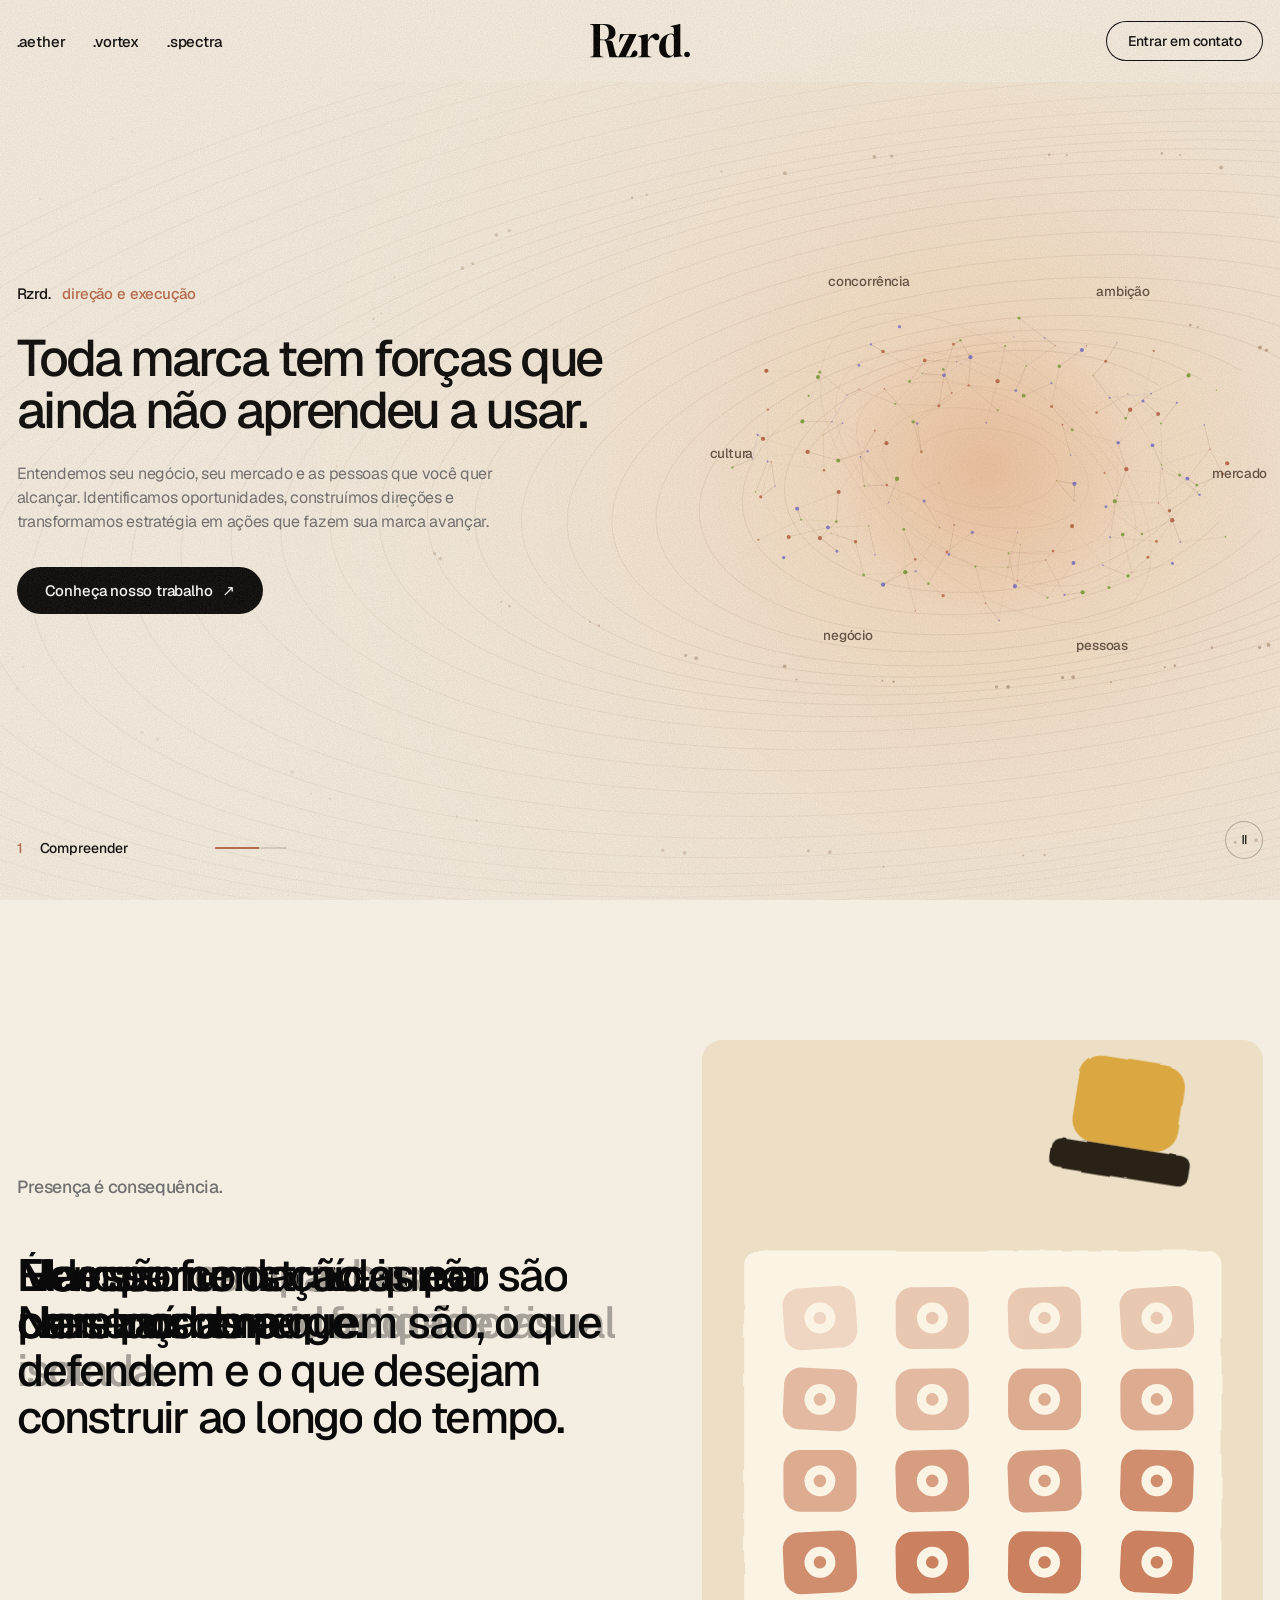
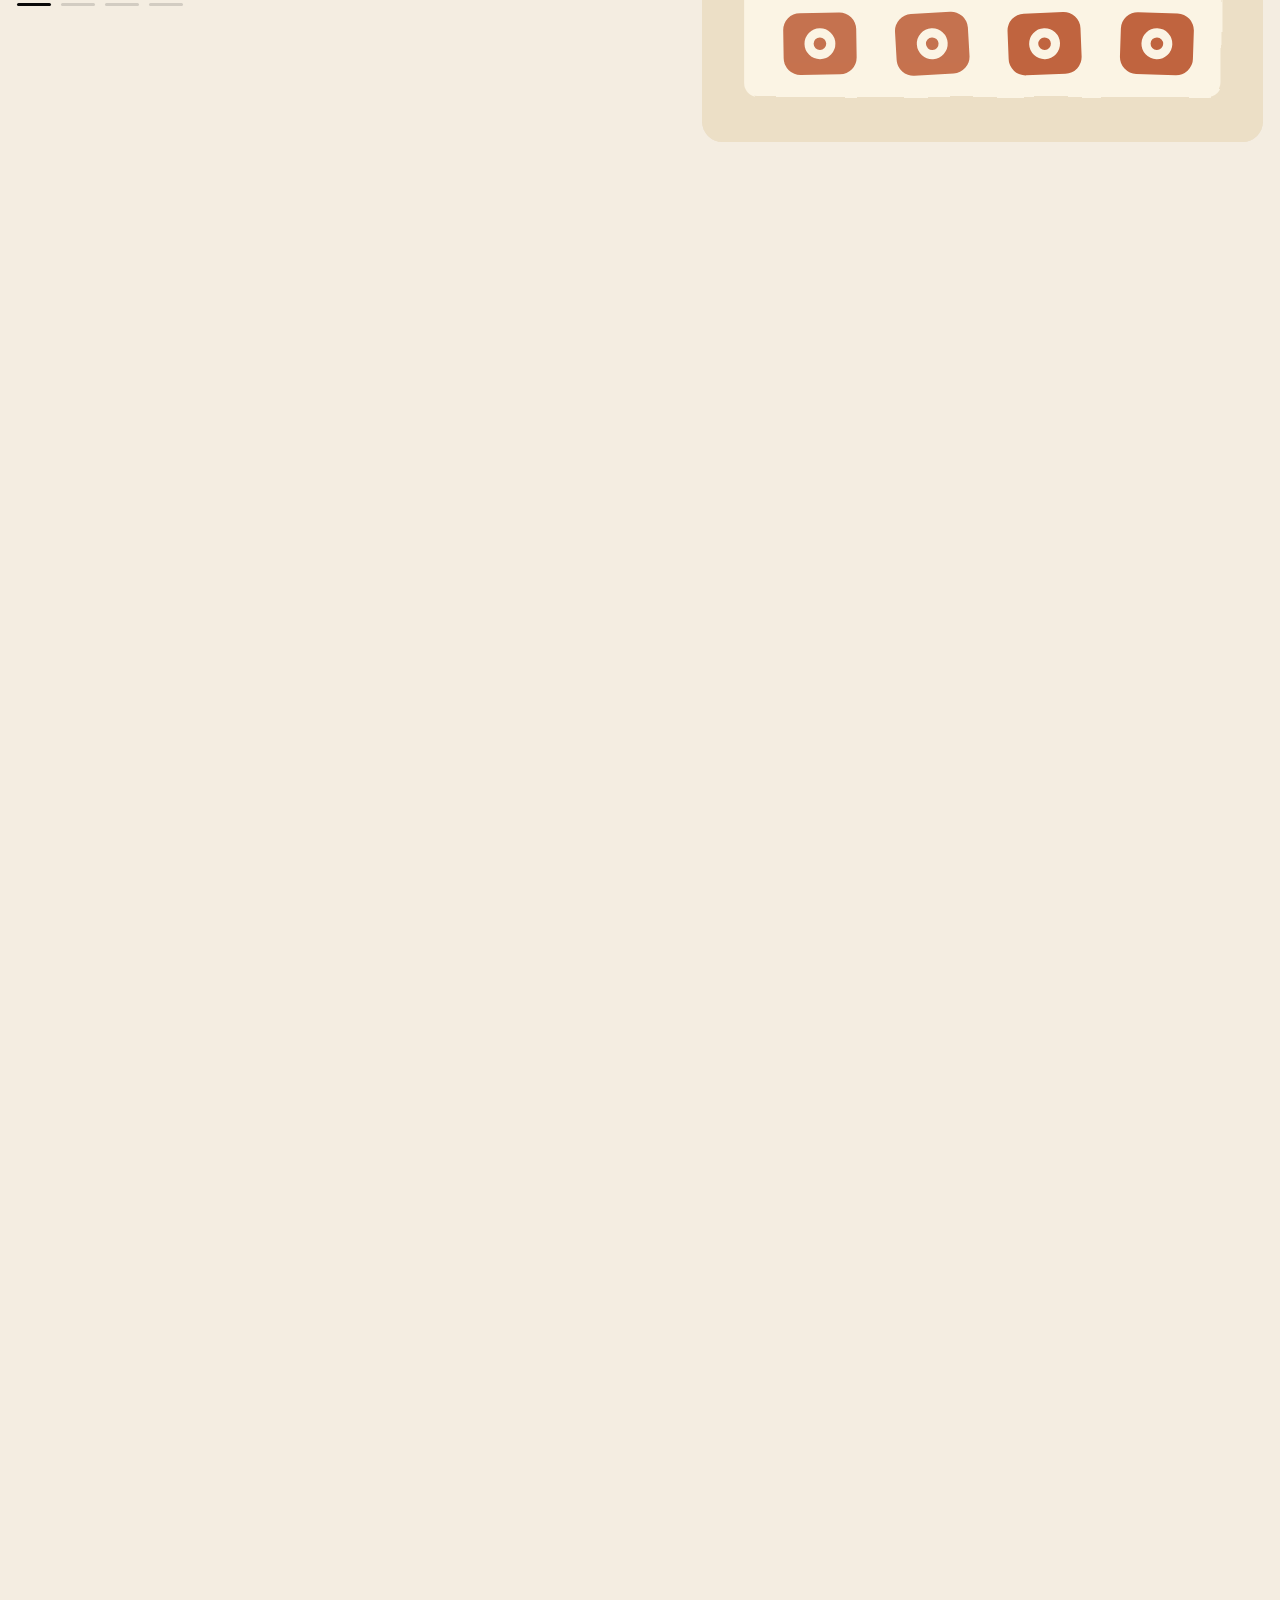
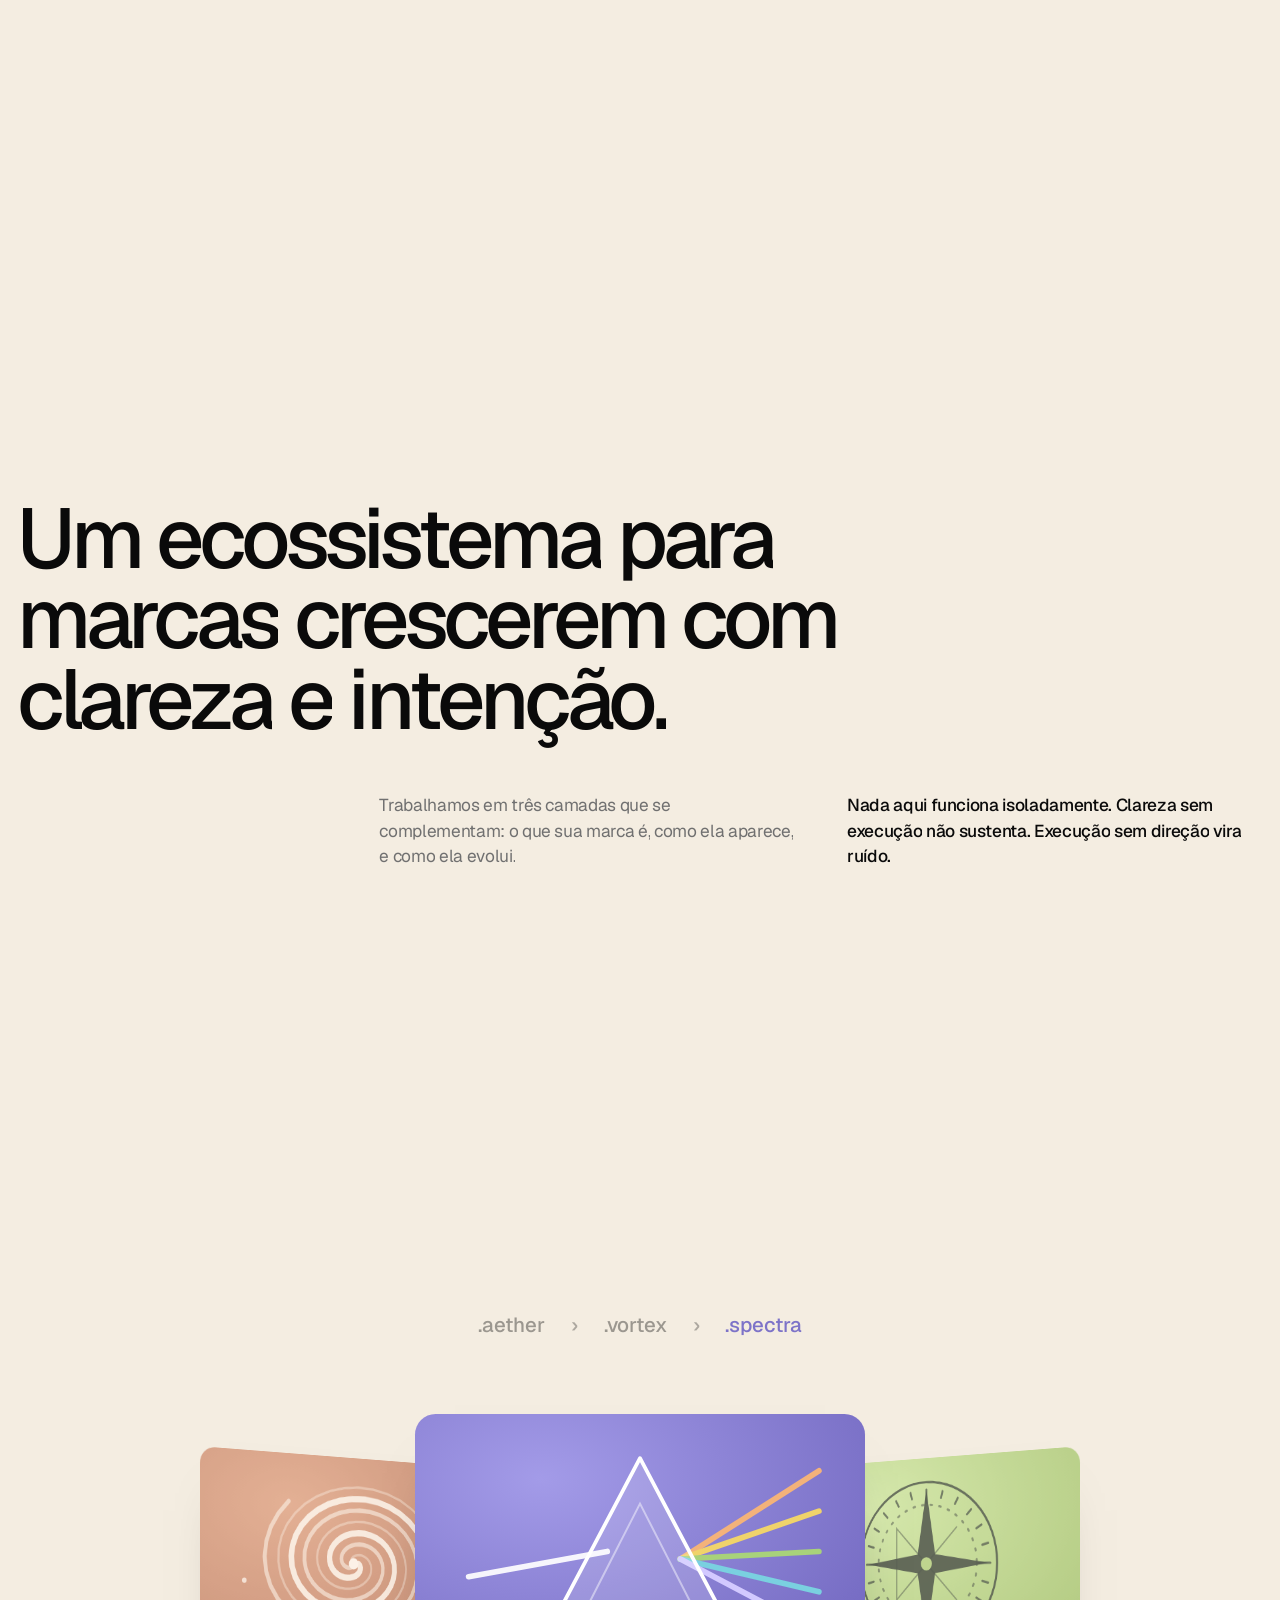
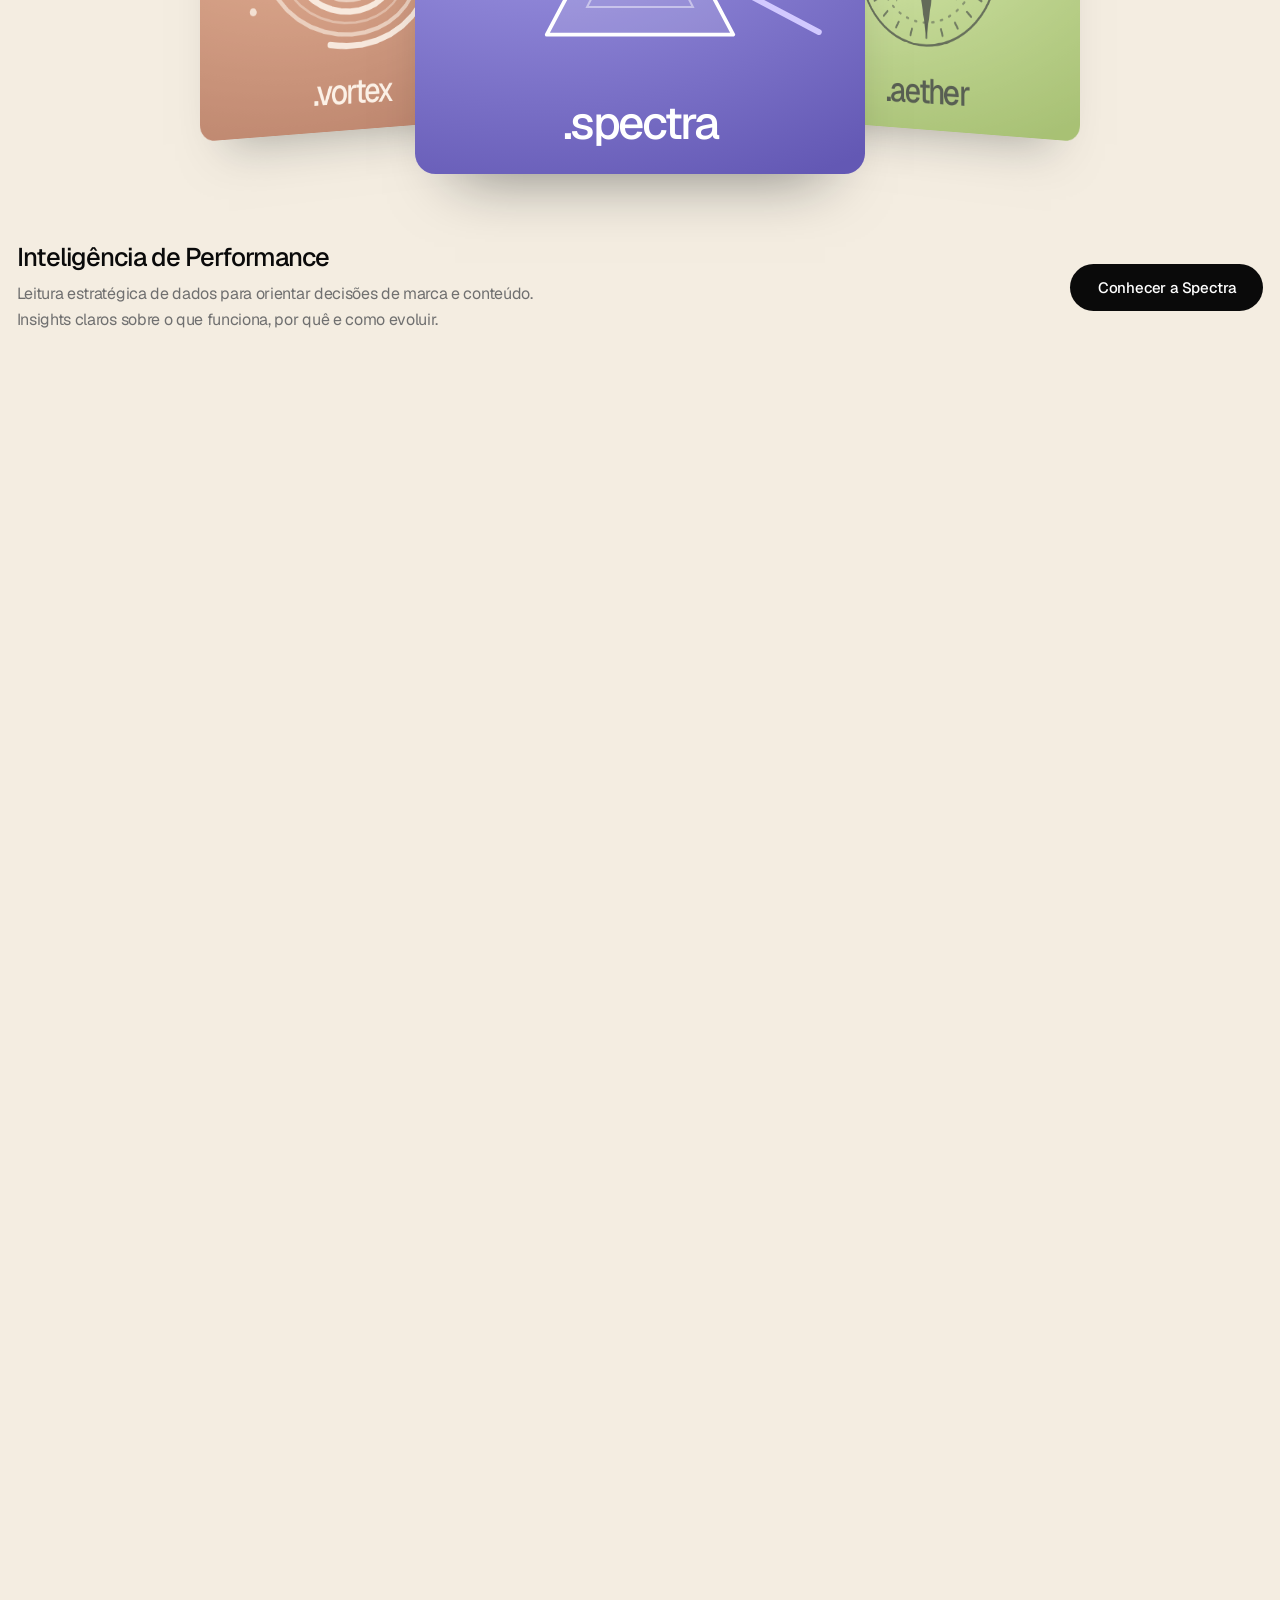
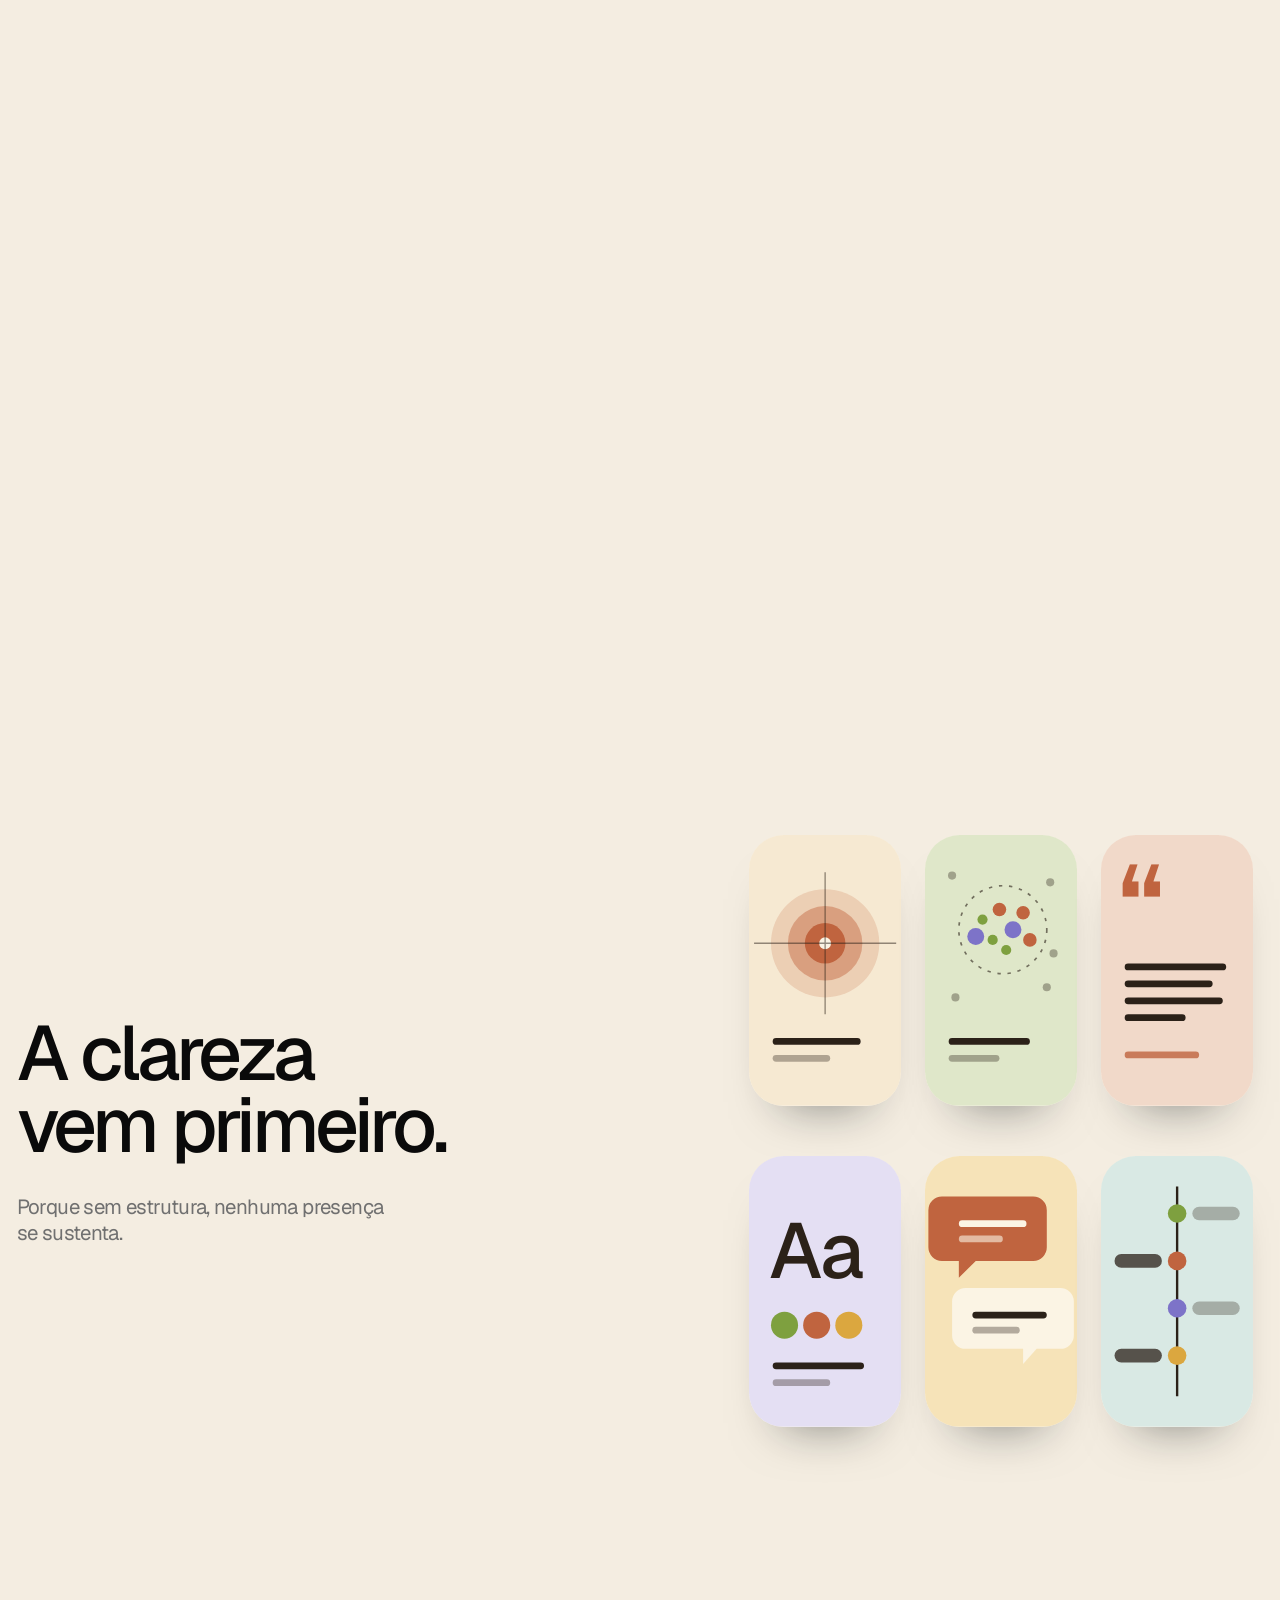
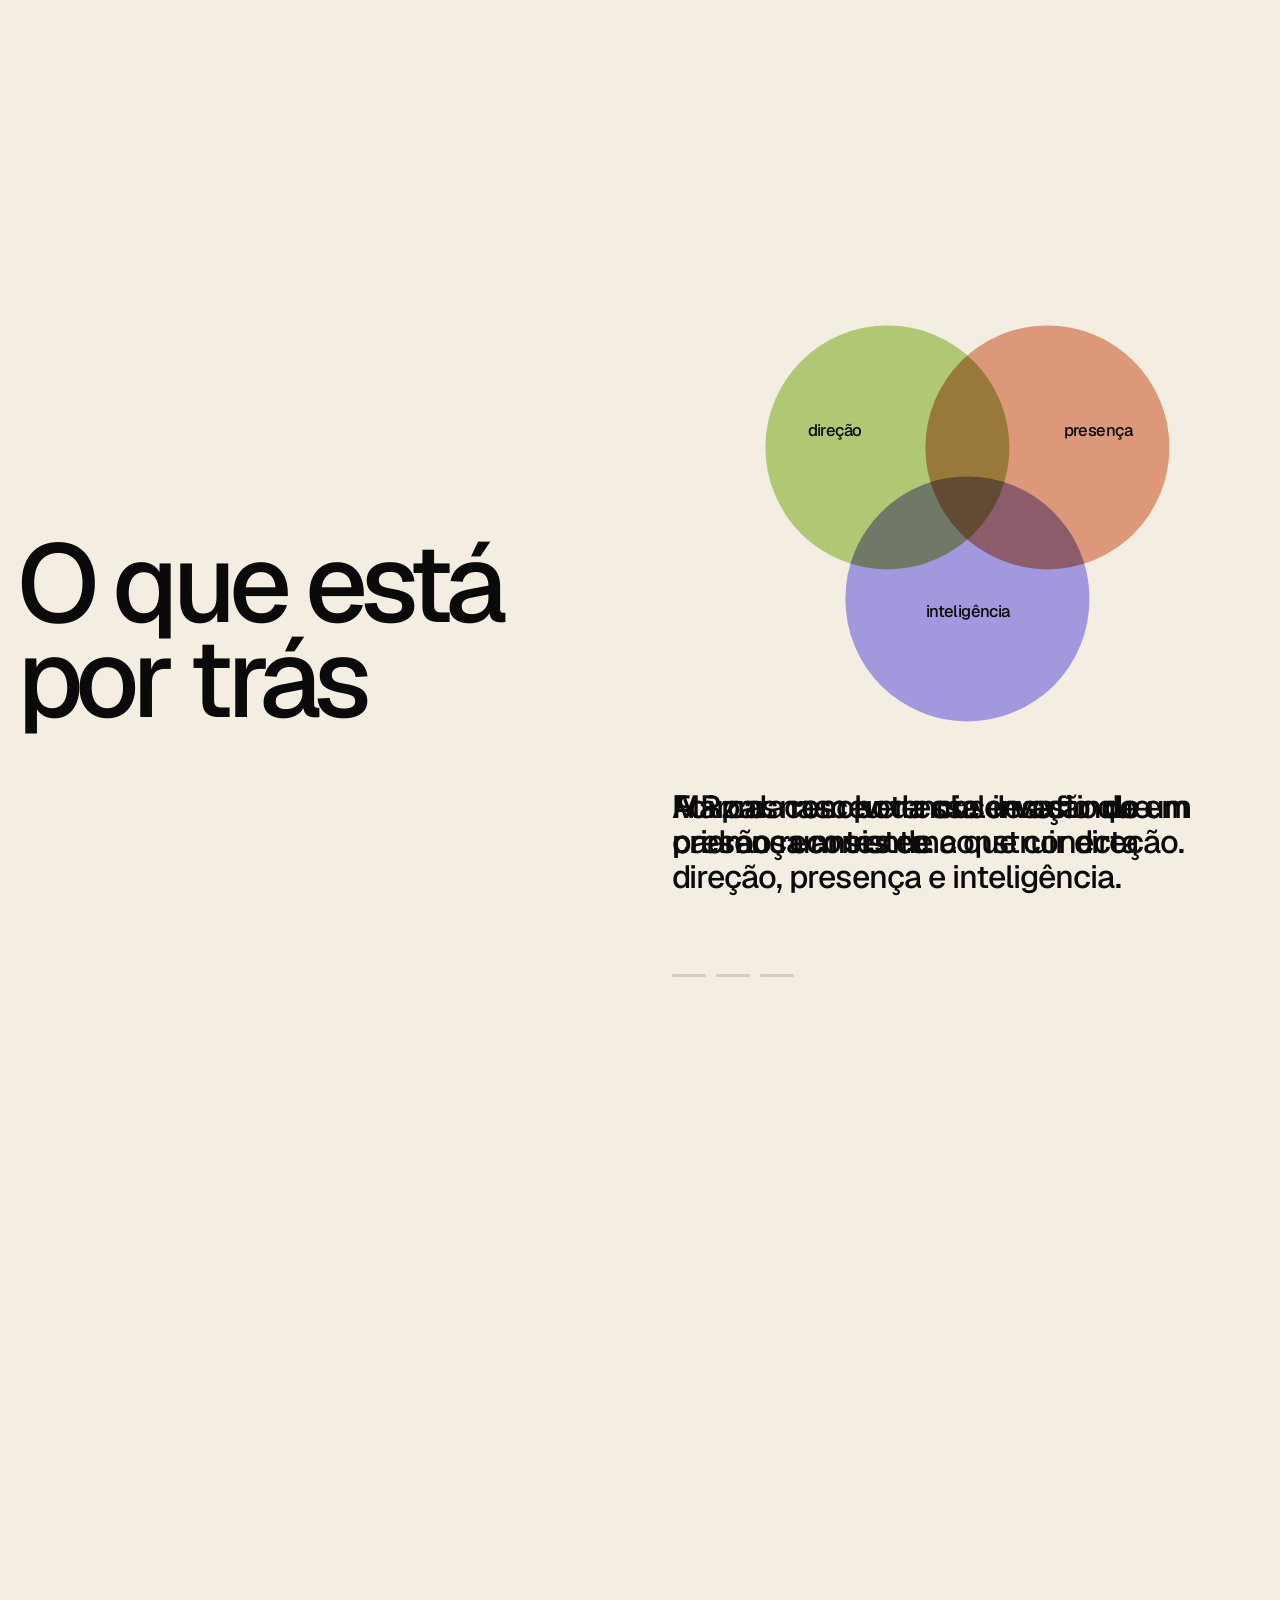
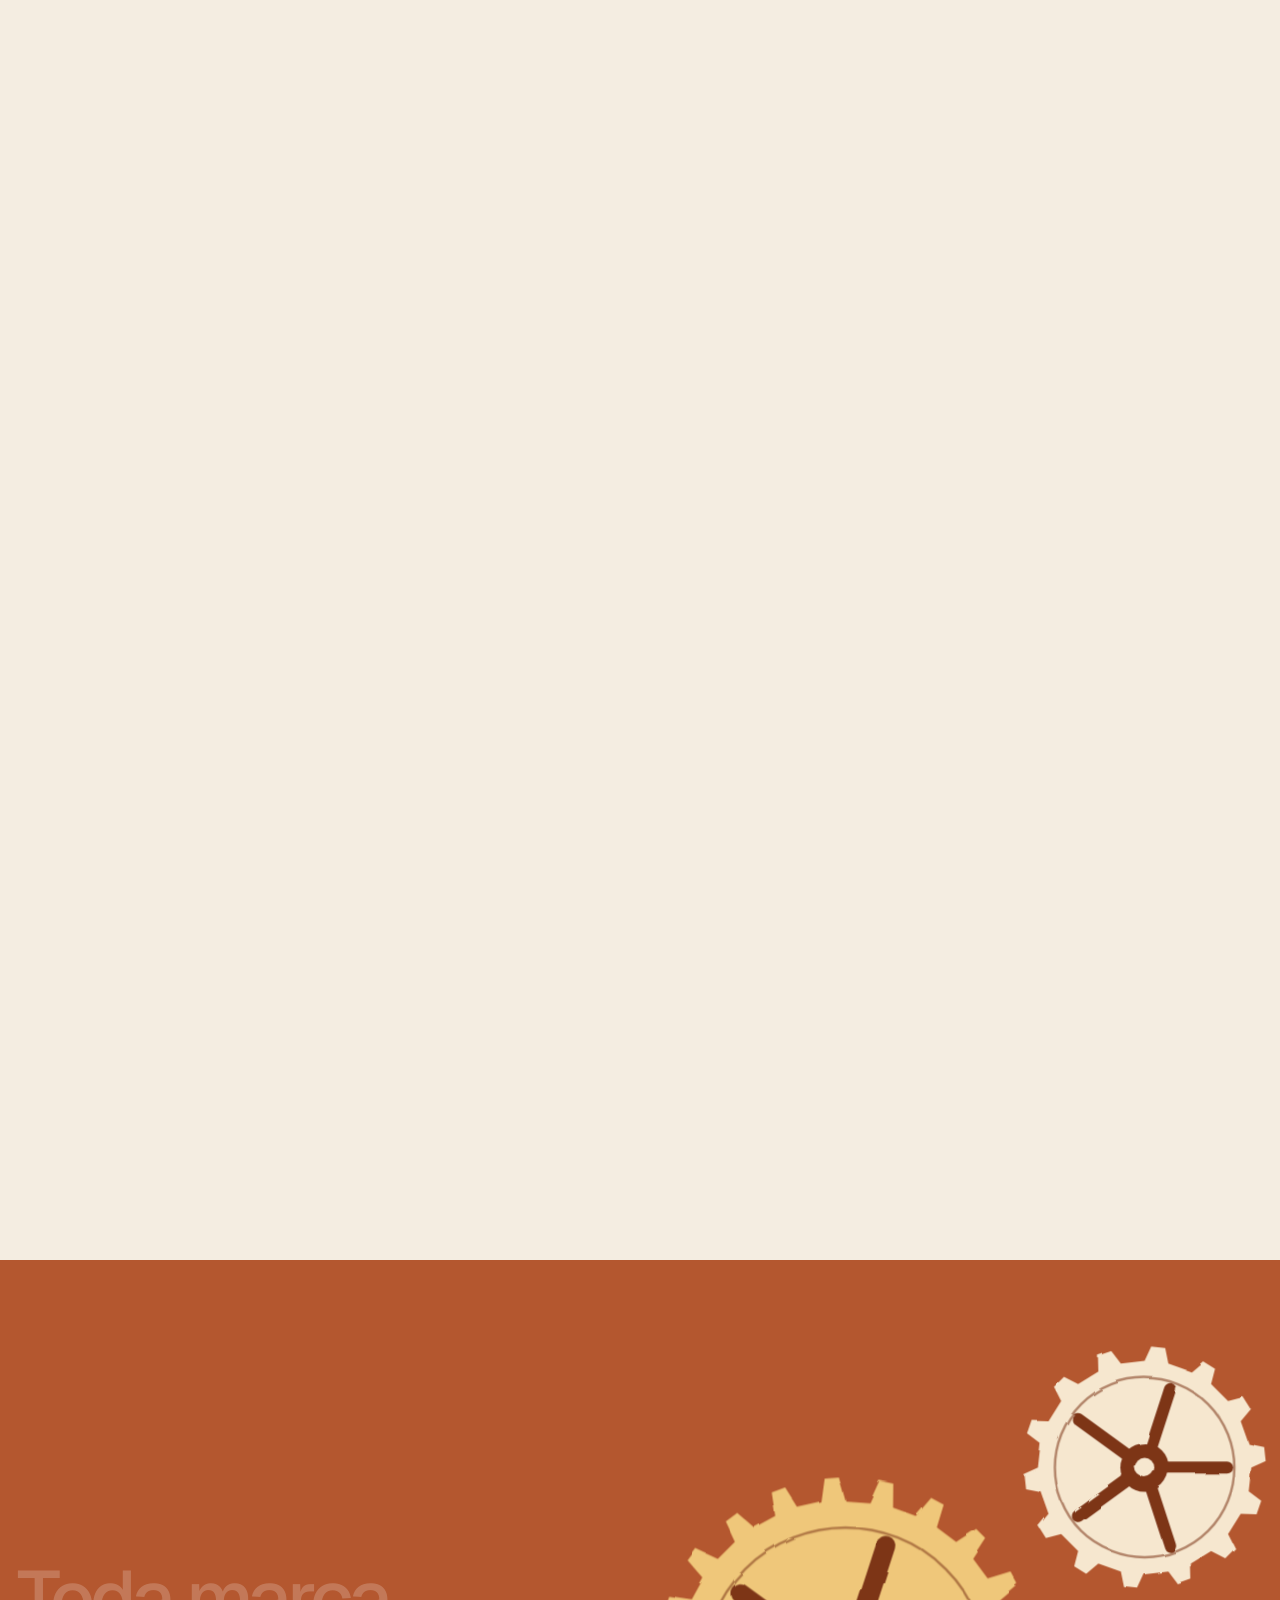
==== index.html @ 81ad01fc "V26: topo com campo de forca, ilustracoes no lugar de imagens e reels, setas, engrenagens e onda no " ====
<!doctype html>
<html lang="pt-BR">
<head>
<meta name="robots" content="noindex,nofollow">
<meta charset="utf-8">
<meta name="viewport" content="width=device-width, initial-scale=1">
<title>Rzrd. | Sua marca tem propósito. Nós damos presença.</title>
<meta name="description" content="A Rzrd. constrói presença digital a partir de três forças que se conectam: direção de marca, conteúdo em movimento e inteligência de performance.">
<link rel="preconnect" href="https://fonts.googleapis.com">
<link rel="preconnect" href="https://fonts.gstatic.com" crossorigin>

<script>document.documentElement.classList.add('js')</script>
<style>
@font-face{font-family:"Geist";font-style:normal;font-weight:100 900;font-display:swap;src:url(assets/fonts/geist-latin.woff2) format("woff2");unicode-range:U+0000-00FF,U+0131,U+0152-0153,U+02BB-02BC,U+02C6,U+02DA,U+02DC,U+0304,U+0308,U+0329,U+2000-206F,U+20AC,U+2122,U+2191,U+2193,U+2212,U+2215,U+FEFF,U+FFFD}
@font-face{font-family:"Geist";font-style:normal;font-weight:100 900;font-display:swap;src:url(assets/fonts/geist-latinext.woff2) format("woff2");unicode-range:U+0100-02BA,U+02BD-02C5,U+02C7-02CC,U+02CE-02D7,U+02DD-02FF,U+0304,U+0308,U+0329,U+1D00-1DBF,U+1E00-1E9F,U+1EF2-1EFF,U+2020,U+20A0-20AB,U+20AD-20C0,U+2113,U+2C60-2C7F,U+A720-A7FF}
:root{
  --bg:#F2EFE9; --ink:#0a0a0a; --mute:#707070; --soft:#e8e4dc;
  --accent:#69D1EB;
  --aether:#7ea03f; --vortex:#B86A4B; --spectra:#7D73C8;
  --serif:"Geist",system-ui,sans-serif;
  --prod:"Geist",system-ui,sans-serif;
  --sans:"Geist",system-ui,sans-serif;
  --ease:cubic-bezier(.16,.84,.24,1);
  --pad:clamp(20px,4.4vw,72px);
}
*{box-sizing:border-box;margin:0;padding:0}
html{scroll-behavior:smooth;-webkit-text-size-adjust:100%}
body{background:var(--bg);color:var(--ink);font:400 17px/1.65 var(--sans);-webkit-font-smoothing:antialiased;overflow-x:hidden}
html.lock body{overflow:hidden}
img,video{display:block;max-width:100%}
a{color:inherit;text-decoration:none}
button{font:inherit;color:inherit;background:none;border:0;cursor:pointer}
em{font-style:italic}
h1,h2,h3{font-family:var(--serif);font-weight:500;color:var(--ink);text-wrap:balance}
.wrap{width:100%;max-width:1440px;margin:0 auto;padding:0 var(--pad)}

/* botões: só trocam de cor */
.btn{display:inline-flex;align-items:center;gap:10px;padding:16px 28px;border-radius:999px;font:500 15px/1 var(--sans);background:var(--ink);color:#fff;transition:background .3s,color .3s,box-shadow .3s}
.btn:hover{background:#2b3436}
.btn.line{background:transparent;color:var(--ink);box-shadow:inset 0 0 0 1px var(--ink)}
.btn.line:hover{background:var(--ink);color:#fff}

/* revelação suave */
html.js .rv{opacity:0;transform:translateY(24px);transition:opacity 1s var(--ease),transform 1s var(--ease);transition-delay:var(--d,0s)}
html.js .rv.in{opacity:1;transform:none}

/* ---------- header ---------- */
.hd{position:fixed;inset:0 0 auto 0;z-index:50;height:82px;transition:background .4s}
.hd.scrolled{background:rgba(242,239,233,.88);backdrop-filter:blur(14px);-webkit-backdrop-filter:blur(14px)}
.hd .wrap{height:100%;display:grid;grid-template-columns:1fr auto 1fr;align-items:center}
.hd nav{display:flex;gap:28px}
.hd nav a{font:500 15px/1 var(--prod);transition:color .3s}
.hd nav a[data-p=aether]:hover{color:var(--aether)}
.hd nav a[data-p=vortex]:hover{color:var(--vortex)}
.hd nav a[data-p=spectra]:hover{color:var(--spectra)}
.hd .logo img{width:100px;height:auto;filter:brightness(0)}
.hd .right{justify-self:end;display:flex;align-items:center;gap:14px}
.hd .btn{padding:13px 22px;font-size:14px}
.burger{display:none;width:40px;height:40px;border-radius:50%;box-shadow:inset 0 0 0 1px var(--ink);place-items:center}
.burger span,.burger span:before{display:block;width:14px;height:1.5px;background:var(--ink);position:relative}
.burger span:before{content:"";position:absolute;top:-5px;left:0}
.menu{position:fixed;inset:0;z-index:49;background:#fff;display:flex;flex-direction:column;justify-content:center;gap:10px;padding:0 var(--pad);clip-path:inset(0 0 100% 0);transition:clip-path .7s var(--ease)}
.menu.open{clip-path:inset(0)}
.menu a{font:500 clamp(2.6rem,12vw,5rem)/1.05 var(--prod);letter-spacing:-.02em}

/* ---------- hero V5: mosaico > círculo > arco, preso ao scroll ---------- */
.hd{background:rgba(242,239,233,.86);backdrop-filter:blur(14px);-webkit-backdrop-filter:blur(14px)}
.mos{position:relative;height:680vh}
.mpin{position:sticky;top:0;height:100svh;overflow:hidden;background:var(--bg)}
.mlayer{position:absolute;inset:0}
.mt{position:absolute;left:0;top:0;will-change:transform,opacity;transform-origin:50% 50%}
.mi{transform:scale(.9);filter:blur(12px);position:absolute;inset:0;border-radius:clamp(16px,2.3vw,34px);overflow:hidden;background:var(--soft);opacity:0;transition:opacity 1s var(--ease),transform 1.3s var(--ease),filter 1s var(--ease);box-shadow:0 14px 30px -18px rgba(10,10,10,.35);-webkit-mask-image:-webkit-radial-gradient(white,black)}
.mi.on{opacity:1;transform:none;filter:none}
.mbar{position:absolute;left:0;right:0;bottom:0;height:3px;background:var(--ink);transform-origin:0 50%;transform:scaleX(0);z-index:6;transition:transform .6s var(--ease),opacity .9s}
.mbar.done{opacity:0}
.mi video{width:100%;height:100%;object-fit:cover;display:block}
.mload{position:absolute;left:var(--pad);bottom:clamp(24px,5vh,52px);z-index:6;display:flex;align-items:flex-end;gap:16px;transition:opacity .8s}
.mload b{font:500 clamp(3.4rem,8vw,8rem)/.8 var(--serif);letter-spacing:-.03em;color:var(--ink);font-variant-numeric:tabular-nums;padding:10px 18px 6px;background:rgba(255,255,255,.86);border-radius:18px}
.mload span{font:500 14px/1.2 var(--sans);color:var(--ink);background:rgba(255,255,255,.86);padding:8px 14px;border-radius:12px}
.mload.done{opacity:0;pointer-events:none}
.mcue{position:absolute;left:50%;bottom:clamp(24px,5vh,48px);translate:-50% 0;z-index:6;display:flex;align-items:center;gap:12px;font:500 14px/1 var(--sans);color:var(--ink);opacity:0;transition:opacity .8s;background:rgba(255,255,255,.9);padding:12px 20px;border-radius:999px}
.mcue.on{opacity:1}
.mcue svg{width:14px;height:18px;stroke:currentColor;fill:none;stroke-width:1.4;stroke-linecap:round;stroke-linejoin:round;animation:bob 1.8s ease-in-out infinite}
@keyframes bob{50%{transform:translateY(4px)}}
.cen{position:absolute;left:50%;top:50%;translate:-50% -50%;z-index:5;text-align:center;pointer-events:none;opacity:0;width:min(56vw,440px)}
.cen h1{font-size:clamp(1.7rem,3.3vw,3.5rem);line-height:1;letter-spacing:-.02em}
.cen p{margin-top:18px;font-size:14px;color:var(--mute)}
.top{position:absolute;left:50%;top:calc(82px + 5vh);translate:-50% 0;z-index:5;text-align:center;width:min(92vw,860px);pointer-events:none;will-change:transform}
.top h2{font-size:clamp(2.5rem,5.2vw,5.6rem);line-height:.98;letter-spacing:-.022em;opacity:0}
.top .sub{display:grid;justify-items:center;gap:clamp(20px,3.4vh,32px);margin-top:clamp(18px,3vh,30px);opacity:0}
.top .sub p{font:500 clamp(1.5rem,2.9vw,3rem)/1.14 var(--serif);letter-spacing:-.01em;max-width:21em;text-wrap:balance}
.top .btn{padding:19px 38px}

/* ---------- serviços: carrossel 3D (só fundo e logo) ---------- */
.cf{--w:clamp(230px,min(37vw,50svh),640px);position:relative;height:calc(var(--w)*.95);perspective:1500px;margin-top:clamp(26px,4vw,56px);touch-action:pan-y;cursor:grab;user-select:none;-webkit-user-select:none;outline:none}
.cf.drag{cursor:grabbing}
.cf-s{position:absolute;left:50%;top:50%;width:var(--w);aspect-ratio:5/4;margin:calc(var(--w)*-.4) 0 0 calc(var(--w)*-.5);border-radius:clamp(26px,3vw,46px);display:grid;place-items:center;background:var(--g);color:var(--lc);will-change:transform,opacity;backface-visibility:hidden;box-shadow:0 40px 60px -40px rgba(10,18,20,.5)}
.cf-logo{font:500 clamp(2.6rem,6.2vw,6.6rem)/1 var(--prod);letter-spacing:-.05em}
.cf-nav{display:flex;justify-content:center;align-items:center;gap:clamp(10px,2vw,22px);margin-top:clamp(18px,2.6vw,34px);font:500 clamp(1.05rem,1.6vw,1.45rem)/1 var(--prod)}
.cf-nav button{padding:8px 4px;color:rgba(10,10,10,.38);transition:color .4s}
.cf-nav button.on{color:var(--c)}
.cf-nav i{font-style:normal;opacity:.3}
.cf-info{display:grid;justify-items:center;text-align:center;gap:14px;margin:clamp(22px,3vw,40px) auto 0;max-width:34em;min-height:12em;transition:opacity .35s}
.cf-info.swap{opacity:0}
.cf-info .tg{font:italic 500 clamp(1.5rem,2.3vw,2.2rem)/1.1 var(--serif)}
.cf-info .ds{font-size:16px;line-height:1.6;color:var(--mute)}
.cf-info .lk{font:500 15px/1 var(--sans);padding-bottom:4px;box-shadow:inset 0 -1px 0 var(--ink);transition:color .3s,box-shadow .3s}
.cf-info .lk:hover{color:var(--c);box-shadow:inset 0 -1px 0 var(--c)}

/* ---------- seção 2: tese + sistema ---------- */
.tese{padding:clamp(110px,15vw,230px) 0 clamp(70px,9vw,130px)}
.tese h2{font-size:clamp(3.2rem,8vw,9rem);line-height:.94;letter-spacing:-.022em;max-width:9em}
.tgrid{display:grid;grid-template-columns:1fr 1.25fr;gap:clamp(30px,8vw,140px);margin-top:clamp(50px,7vw,110px);align-items:start}
.tgrid .intro{font:500 clamp(1.05rem,1.3vw,1.2rem)/1.55 var(--sans);color:var(--mute);max-width:21em}
.tgrid .tx{display:grid;gap:clamp(20px,2.4vw,34px)}
.tgrid .l{font:500 clamp(1.7rem,2.9vw,3rem)/1.14 var(--serif);max-width:19em}
.tgrid .l.f{font-style:italic}

.sis{padding:clamp(40px,6vw,90px) 0 clamp(110px,14vw,210px)}
.sis-head{display:grid;grid-template-columns:1.3fr 1fr;gap:clamp(30px,7vw,120px);align-items:end;margin-bottom:clamp(50px,7vw,100px)}
.sis-head h2{font-size:clamp(2.4rem,4.6vw,5rem);line-height:1.04;letter-spacing:-.015em}
.sis-head p{color:var(--mute);max-width:29em}
.sis-head p+p{margin-top:1em;color:var(--ink);font-weight:500}
.flow{display:grid;grid-template-columns:1fr 56px 1fr 56px 1fr;align-items:start}
.prod{display:flex;flex-direction:column;gap:20px}
.prod .im{position:relative;aspect-ratio:4/5;border-radius:22px;overflow:hidden;background:var(--soft)}
.prod .im img{width:100%;height:100%;object-fit:cover;transition:transform 1.4s var(--ease)}
.prod:hover .im img{transform:scale(1.04)}
.prod h3{font:500 clamp(2rem,3vw,2.9rem)/1 var(--prod);letter-spacing:-.03em;margin-top:6px}
.prod h3 b{color:var(--c);font-weight:500}
.prod .tg{font:italic 500 clamp(1.3rem,1.7vw,1.6rem)/1.15 var(--serif);margin-top:-8px}
.prod .ds{font-size:15.5px;line-height:1.6;color:var(--mute);max-width:26em;margin-top:-6px}
.prod .lk{align-self:flex-start;font:500 15px/1 var(--sans);padding-bottom:4px;box-shadow:inset 0 -1px 0 var(--ink);transition:color .3s,box-shadow .3s}
.prod .lk:hover{color:var(--c);box-shadow:inset 0 -1px 0 var(--c)}
.arw{display:flex;align-items:center;justify-content:center;height:calc((100vw - 2*var(--pad) - 112px) / 3 * 1.25 * 1);max-height:620px}
.arw svg{width:34px;height:12px;stroke:#9aa2a4;fill:none;stroke-width:1.2;stroke-linecap:round;stroke-linejoin:round}

/* ---------- modal (visual; o envio real continua no formulário do site) ---------- */
.modal{position:fixed;inset:0;z-index:90;display:grid;place-items:center;padding:20px;background:rgba(10,18,20,.5);backdrop-filter:blur(8px);opacity:0;pointer-events:none;transition:opacity .45s}
.modal.open{opacity:1;pointer-events:auto}
.modal form{position:relative;width:min(460px,100%);background:#fff;color:var(--ink);border-radius:24px;padding:34px;display:grid;gap:14px;transform:translateY(24px) scale(.98);transition:transform .6s var(--ease);box-shadow:0 40px 80px -30px rgba(0,0,0,.4)}
.modal.open form{transform:none}
.modal h3{font:500 2.1rem/1 var(--serif)}
.modal label{display:grid;gap:6px;font:500 13px/1 var(--sans)}
.modal input{font:400 16px var(--sans);padding:14px 16px;border-radius:12px;border:1px solid rgba(10,10,10,.22);background:#fff;color:var(--ink)}
.modal input:focus{outline:2px solid var(--accent);outline-offset:1px}
.modal .x{position:absolute;top:18px;right:20px;font-size:26px;line-height:1}
.modal .ok{font-size:14px;color:var(--mute);min-height:1.2em}
.modal .btn{justify-content:center}

/* ---------- responsivo ---------- */
@media (max-width:980px){
  .hd .wrap{grid-template-columns:auto 1fr auto}
  .hd nav{display:none}
  .hd .right .btn{display:none}
  .burger{display:grid}
  .tgrid,.sis-head{grid-template-columns:1fr}
  .flow{grid-template-columns:1fr;gap:26px}
  .arw{height:36px}
  .arw svg{transform:rotate(90deg)}
}
@media (prefers-reduced-motion:reduce){
  *,*:before,*:after{animation:none!important;transition:none!important}
  html.js .rv{opacity:1;transform:none}.hmain>*{opacity:1;transform:none}
}

/* ---------- Geist (Auria): peso 500, letra bem fechada, sem itálico ---------- */
html{font-synthesis:none}
body{letter-spacing:-.011em}
h1,h2,h3,.tz-s,.tz-h,.cf-info .tg,.top .sub p{font-weight:500;letter-spacing:-.04em;font-style:normal}
.cen h1{font-size:clamp(1.7rem,2.8vw,3.2rem);line-height:1.02}
.top h2{font-size:clamp(2.4rem,4.2vw,5rem);line-height:1}
.top .sub p{font-size:clamp(1.3rem,2.2vw,2.3rem);line-height:1.12;max-width:20em}
.cen p,.sis-head p,.cf-info .ds{color:var(--mute);letter-spacing:-.02em}
.sis-head h2{font-size:clamp(2.2rem,3.75vw,4.5rem);line-height:1.04;letter-spacing:-.045em}
.cf-info .tg{font-size:clamp(1.4rem,2vw,2rem)}
.cf-logo{letter-spacing:-.06em}

/* ---------- segunda seção ---------- */
.tz{position:relative;height:460vh}
.tz-pin{position:sticky;top:0;height:100svh;display:flex;align-items:center;padding-top:82px}
.tz-grid{display:grid;grid-template-columns:1fr minmax(0,.9fr);gap:clamp(40px,8vw,150px);align-items:center}
.tz-h{font-size:clamp(1.1rem,1.3vw,1.4rem);line-height:1.2;letter-spacing:-.02em;color:var(--mute);margin-bottom:clamp(26px,6vh,64px)}
.tz-steps{display:grid;min-height:clamp(200px,34vh,360px);align-content:start}
.tz-s{grid-area:1/1;font-size:clamp(2rem,3.5vw,3.9rem);line-height:1.06;max-width:14em;color:var(--ink);opacity:0;transform:translateY(22px);transition:opacity .28s ease,transform .5s var(--ease);pointer-events:none}
.tz-s.on{opacity:1;transform:none;transition:opacity .8s var(--ease) .28s,transform .9s var(--ease) .28s}
.tz-s em{font-style:normal;color:#a6a299}
.tz-s b{font-weight:500;background:linear-gradient(transparent 66%,rgba(105,209,235,.5) 66%)}
.tz-dots{display:flex;gap:10px;margin-top:clamp(24px,5vh,56px)}
.tz-dots i{width:34px;height:3px;border-radius:3px;background:rgba(10,10,10,.14);transition:background .6s}
.tz-dots i.on{background:var(--ink)}
.tz-vis{position:relative;height:min(78svh,760px);aspect-ratio:4/5;justify-self:end;border-radius:clamp(20px,2.4vw,36px);overflow:hidden;background:var(--soft)}
.tz-vis img{position:absolute;inset:0;width:100%;height:100%;object-fit:cover;opacity:0;transform:scale(1.07);transition:opacity 1.1s var(--ease),transform 1.8s var(--ease)}
.tz-vis img.on{opacity:1;transform:none}

/* ---------- espaçamentos do Auria (96 / 128 / 160 px entre seções) ---------- */
.sis{padding:clamp(96px,8.4vw,160px) 0 0}
.sis-head{margin-bottom:clamp(64px,6.7vw,128px)}
.cfs{min-height:100svh;display:flex;flex-direction:column;justify-content:center;padding:clamp(40px,6vh,80px) 0 clamp(60px,8vh,110px)}
.cf{margin-top:0}
.cf-nav{margin-top:clamp(18px,3.4vh,40px)}
.cf-info{margin-top:clamp(18px,3.6vh,44px);min-height:0}
@media(max-width:980px){
  .tz-grid{grid-template-columns:1fr;gap:26px;align-content:center}
  .tz-vis{order:-1;height:min(36svh,320px);justify-self:center}
  .tz-s{font-size:clamp(1.6rem,6.4vw,2.3rem)}
  .tz-steps{min-height:clamp(160px,26vh,240px)}
}

/* ---------- blocos visuais (vocabulário do Auria) ---------- */
.dr{stroke-dasharray:1;stroke-dashoffset:1;transition:stroke-dashoffset 1.6s var(--ease) .25s}
.in .dr,.in.dr{stroke-dashoffset:0}

/* Respiro com foto */
.rz{position:relative;height:240vh}
.rz-pin{position:sticky;top:0;height:100svh;display:flex;align-items:center;overflow:hidden;color:#fff;background:#1a1612}
.rz-bg{position:absolute;inset:0;width:100%;height:100%;object-fit:cover}
.rz-shade{position:absolute;inset:0;background:linear-gradient(90deg,rgba(12,9,6,.62),rgba(12,9,6,.2) 70%),linear-gradient(0deg,rgba(12,9,6,.35),transparent 40%)}
.rz .wrap{position:relative;display:grid;gap:clamp(24px,4.6vh,56px)}
.rz-a{font-size:clamp(2.6rem,6.2vw,7.4rem);line-height:.98;letter-spacing:-.055em;max-width:10em;font-weight:500}
.rz-b{font-size:clamp(1.4rem,2.6vw,3rem);line-height:1.1;letter-spacing:-.04em;max-width:18em;font-weight:500}
.rz .w{display:inline-block;white-space:pre;opacity:.2;transition:opacity .25s linear}

/* O que acreditamos: cartões com ícone */
.pr{padding:clamp(96px,8.4vw,160px) 0 clamp(120px,10vw,200px)}
.pr-h{font-size:clamp(2.2rem,3.75vw,4.5rem);line-height:1;letter-spacing:-.05em;margin-bottom:clamp(44px,5.4vw,96px)}
.bento{display:grid;grid-template-columns:repeat(6,1fr);gap:14px}
.bc{background:#faf8f3;border-radius:clamp(22px,2.4vw,36px);padding:clamp(22px,2.4vw,38px);min-height:clamp(260px,25vw,430px);display:flex;flex-direction:column;justify-content:space-between;transition:background .5s}
.bc:hover{background:#fff}
.b3{grid-column:span 3}.b2{grid-column:span 2}
.bn{font-size:14px;color:var(--mute);letter-spacing:-.01em}
.bi{width:clamp(52px,5.4vw,84px);height:auto;color:var(--ink);margin:clamp(14px,2vw,30px) 0}
.bc p{font-size:clamp(1.5rem,2.5vw,2.9rem);line-height:1.02;letter-spacing:-.05em;font-weight:500;max-width:11em}

.ft{padding:clamp(60px,6vw,110px) 0 0;overflow:hidden}
.ft-row{display:flex;justify-content:space-between;align-items:flex-end;gap:30px;flex-wrap:wrap}
.ft-logo{width:112px;height:auto;filter:brightness(0)}
.ft-mid{font-size:clamp(1rem,1.3vw,1.25rem);letter-spacing:-.025em;color:var(--mute)}
.ft-lk{display:flex;gap:28px;font-size:15px;letter-spacing:-.01em}
.ft-lk a{transition:color .3s}.ft-lk a:hover{color:#2f8ea5}
.ft-giant{font:500 clamp(9rem,31vw,40rem)/.74 var(--serif);letter-spacing:-.07em;margin:clamp(50px,6vw,100px) 0 0 -.04em;color:rgba(10,10,10,.06);white-space:nowrap;user-select:none;transform:translateY(7%)}

@media(max-width:980px){
  .bento{grid-template-columns:1fr}.b3,.b2{grid-column:span 1}
  .bc{min-height:0}
  .rz{height:220vh}
}

/* ---------- ajustes V10 ---------- */
.top .sub p{font-weight:300;font-size:clamp(1.05rem,1.55vw,1.65rem);line-height:1.2;letter-spacing:-.03em;max-width:24em}

.sis-head{align-items:start}
.sis-head h2{max-width:10.5em}
.sis-head>div{padding-top:clamp(10px,1.4vw,26px)}

.cf-info{grid-template-columns:minmax(0,1fr) minmax(0,1.15fr) auto;justify-items:start;align-items:start;text-align:left;max-width:none;width:100%;gap:clamp(20px,4vw,72px);margin-top:clamp(30px,4.6vh,58px);min-height:clamp(120px,9vw,170px)}
.cf-info .tg{color:var(--c,var(--ink));font-size:clamp(1.8rem,3vw,3.4rem);line-height:1;letter-spacing:-.05em;max-width:7em}
.cf-info .ds{font-size:clamp(1rem,1.2vw,1.2rem);line-height:1.45;max-width:30em;padding-top:.55em}
.cf-info .lk{justify-self:end;margin-top:.7em;white-space:nowrap}
.cf-nav{justify-content:flex-start}

/* A clareza vem primeiro */
.qc{position:relative;height:300vh}
.qc-pin{position:sticky;top:0;height:100svh;display:flex;align-items:center;padding-top:82px}
.qc-grid{display:grid;grid-template-columns:1fr 1fr;gap:clamp(40px,8vw,140px);align-items:center}
.qc h2{font-size:clamp(2.8rem,5.6vw,6.8rem);line-height:.96;letter-spacing:-.055em;max-width:8em}
.qc p{margin-top:clamp(20px,2.6vw,38px);font-size:clamp(1.1rem,1.6vw,1.6rem);line-height:1.25;letter-spacing:-.03em;color:var(--mute);max-width:19em}
.qc-board{--t:0;position:relative;height:min(70svh,740px);aspect-ratio:5/6;justify-self:end}
.qs{position:absolute;width:29%;aspect-ratio:9/16;border-radius:clamp(10px,1.3vw,20px);background:#e2ddd1;opacity:calc(.3 + var(--t)*.7)}
.qk{position:absolute;width:29%;aspect-ratio:9/16;margin:0;border-radius:clamp(10px,1.3vw,20px);overflow:hidden;background:#d8d3c8;box-shadow:0 30px 50px -34px rgba(10,18,20,.55);will-change:transform;
  transform:translate(calc(var(--dx)*(1 - var(--t))*1%),calc(var(--dy)*(1 - var(--t))*1%)) rotate(calc(var(--r)*(1 - var(--t))*1deg))}
.qk img{width:100%;height:100%;object-fit:cover;display:block}

/* O que está por trás */
.px{position:relative;height:340vh}
.px-pin{position:sticky;top:0;height:100svh;display:flex;align-items:center;padding-top:82px}
.px-grid{display:grid;grid-template-columns:1fr 1fr;gap:clamp(30px,6vw,110px);align-items:center}
.px-title{font-size:clamp(3.4rem,8.6vw,10.4rem);line-height:.86;letter-spacing:-.065em}
.px-stage{position:relative;height:min(52svh,520px);border-radius:clamp(20px,2.4vw,36px);background:#e8e4da;overflow:hidden}
.px-v{position:absolute;inset:0;opacity:0;transition:opacity .7s var(--ease);pointer-events:none}
.px-v.on{opacity:1}
.px-steps{display:grid;margin-top:clamp(20px,3.4vh,38px);min-height:clamp(90px,15vh,150px);align-content:start}
.px-s{grid-area:1/1;font-size:clamp(1.3rem,2.1vw,2.2rem);line-height:1.1;letter-spacing:-.04em;font-weight:500;max-width:20em;opacity:0;transform:translateY(18px);transition:opacity .25s ease,transform .45s var(--ease)}
.px-s.on{opacity:1;transform:none;transition:opacity .7s var(--ease) .25s,transform .8s var(--ease) .25s}
.px-dots{margin-top:clamp(14px,2.6vh,28px)}

.tls{position:absolute;inset:8%;display:grid;grid-template-columns:repeat(5,1fr);grid-template-rows:repeat(3,1fr);gap:clamp(8px,1.3vw,18px)}
.tl{display:flex;flex-direction:column;gap:7%;padding:9%;border-radius:clamp(10px,1.2vw,18px);background:#faf8f3;opacity:0;transform:scale(.7);transition:opacity .5s var(--ease),transform .7s var(--ease);transition-delay:calc(var(--k)*45ms)}
.tl u{flex:1;border-radius:clamp(6px,.8vw,12px);background:#B86A4B}
.tl s{height:26%;border-radius:clamp(5px,.7vw,10px);background:#ebe7dd}
.px-v.on .tl{opacity:1;transform:none}

.pile{position:absolute;left:50%;top:50%;width:min(58%,420px);translate:-50% -50%;display:grid;gap:clamp(10px,1.6vw,22px)}
.pile>div{display:flex;align-items:flex-end;padding:clamp(14px,1.8vw,26px);border-radius:clamp(16px,2vw,30px)}
.pile b{font-weight:500;font-size:clamp(1rem,1.5vw,1.6rem);letter-spacing:-.04em}
.pa{height:clamp(130px,16vw,240px);background:#B86A4B;color:#fff;transform:translateY(-34px);opacity:0;transition:transform 1s var(--ease) .15s,opacity .7s var(--ease) .15s}
.pb{height:clamp(70px,8vw,120px);background:#d9d4c8;color:#8d8a84}
.px-v.on .pa{transform:none;opacity:1;animation:wob 4.2s ease-in-out 1.2s infinite}
@keyframes wob{0%,100%{transform:rotate(-1.4deg) translateX(-3px)}50%{transform:rotate(1.4deg) translateX(3px)}}

.venn{position:absolute;left:50%;top:50%;height:90%;aspect-ratio:1;translate:-50% -50%}
.vc{position:absolute;width:58%;aspect-ratio:1;border-radius:50%;mix-blend-mode:multiply;opacity:0;transition:transform 1.2s var(--ease),opacity .8s var(--ease)}
.v1{left:2%;top:4%;background:#a9c56a;transform:translate(22%,22%)}
.v2{right:2%;top:4%;background:#d9906f;transform:translate(-22%,22%)}
.v3{left:21%;bottom:2%;background:#9a90dd;transform:translate(0,-26%)}
.px-v.on .vc{opacity:1;transform:none}
.vl{position:absolute;font-weight:500;font-size:clamp(.85rem,1.3vw,1.4rem);letter-spacing:-.035em;color:var(--ink);opacity:0;transition:opacity .8s var(--ease) .6s}
.px-v.on .vl{opacity:1}
.l1{left:12%;top:26%}.l2{right:11%;top:26%}.l3{left:50%;bottom:11%;translate:-50% 0}

/* CTA sem foto */
.ct{padding:clamp(40px,4vw,70px) 0 clamp(70px,7vw,120px)}
.ct-panel{position:relative;overflow:hidden;isolation:isolate;border-radius:clamp(26px,3.2vw,54px);background:#0b0b0b;color:#f2efe9;padding:clamp(56px,8vw,150px) clamp(26px,6vw,120px) clamp(48px,6vw,110px)}
.ct-bl{position:absolute;z-index:-1;border-radius:50%;opacity:.5;filter:blur(clamp(50px,7vw,110px));will-change:transform}
.b-a{width:46%;aspect-ratio:1;left:-8%;top:-34%;background:#7ea03f;animation:bl1 19s ease-in-out infinite alternate}
.b-b{width:42%;aspect-ratio:1;right:-6%;bottom:-46%;background:#B86A4B;animation:bl2 23s ease-in-out infinite alternate}
.b-c{width:34%;aspect-ratio:1;right:24%;top:-40%;background:#7D73C8;animation:bl3 27s ease-in-out infinite alternate}
@keyframes bl1{to{transform:translate(18%,22%)}}
@keyframes bl2{to{transform:translate(-22%,-16%)}}
@keyframes bl3{to{transform:translate(-30%,26%)}}
.ct h2{font-size:clamp(2.8rem,6.6vw,8.2rem);line-height:.92;letter-spacing:-.06em;max-width:9em}
.ct-row{display:flex;justify-content:space-between;align-items:flex-end;gap:36px;flex-wrap:wrap;margin-top:clamp(40px,5.4vw,96px)}
.ct-txt p{font-size:clamp(1.1rem,1.6vw,1.6rem);line-height:1.25;letter-spacing:-.03em;color:rgba(242,239,233,.62);max-width:20em}
.ct-txt p:first-child{color:#f2efe9}
.ct .btn{padding:22px 44px;font-size:16px;background:#f2efe9;color:#0a0a0a}
.ct .btn:hover{background:#fff;color:#0a0a0a}

/* ---------- unidade: um conjunto só de cantos, superfícies e escala ---------- */
:root{--R:clamp(22px,2.6vw,40px);--r:clamp(10px,1.3vw,20px);--card:#faf8f3;--well:#e8e4da;--ae:#7ea03f;--vx:#B86A4B;--sp:#7D73C8}
.cf-s,.tz-vis,.px-stage,.ct-panel,.bc{border-radius:var(--R)}
.qs,.qk{border-radius:var(--r)}
.px-stage{background:var(--well)}
.qs{background:var(--well)}
.bc{background:var(--card)}
.tl{background:var(--card)}
.tl u{background:var(--vx)}
.pa{background:var(--vx)}
.b-a{background:var(--ae)}.b-b{background:var(--vx)}.b-c{background:var(--sp)}
.qc h2,.rz-a,.ct h2{font-size:clamp(2.8rem,6vw,7.2rem);line-height:.94;letter-spacing:-.055em}
.sis-head h2,.pr-h{font-size:clamp(2.2rem,3.75vw,4.5rem);line-height:1.04;letter-spacing:-.045em}
.qc p,.ct-txt p,.px-s,.rz-b{letter-spacing:-.03em}
.ct .ct-panel h2{color:#f2efe9}

@media(max-width:980px){
  .sis-head h2{max-width:none}
  .cf-info{grid-template-columns:1fr;gap:14px;min-height:0}
  .cf-info .lk{justify-self:start}
  .qc-grid,.px-grid{grid-template-columns:1fr;gap:22px}
  .qc{height:260vh}
  .qc-board{height:min(46svh,420px);justify-self:center}
  .px{height:300vh}
  .px-title{font-size:clamp(2.8rem,13vw,4.6rem)}
  .px-stage{height:min(32svh,300px)}
  .px-s{font-size:clamp(1.15rem,4.8vw,1.5rem)}
  .px-steps{min-height:clamp(110px,16svh,150px)}
  .ct-row{flex-direction:column;align-items:flex-start}
}

/* ---------- tese: cenas no lugar das fotos ---------- */
.tz-vis{background:var(--well)}
.tv{position:absolute;inset:0;opacity:0;transition:opacity .8s var(--ease)}
.tv.on{opacity:1}

.tv-feed{position:absolute;inset:9%;display:grid;grid-template-columns:repeat(4,1fr);grid-template-rows:repeat(6,1fr);gap:3.2%}
.tv-feed .tl{padding:11%;gap:8%;transition-delay:calc(var(--k)*32ms)}
.tv-feed .tl:nth-child(3n+1) u{background:var(--ae)}
.tv-feed .tl:nth-child(3n+2) u{background:var(--vx)}
.tv-feed .tl:nth-child(3n) u{background:var(--sp)}
.tv.on .tl{opacity:1;transform:none}

.cb{position:absolute;left:12%;width:76%;height:16%;border-radius:var(--r);display:flex;align-items:center;padding:0 5%;opacity:0;transition:transform 1s var(--ease),opacity .7s var(--ease)}
.cb u{display:block;width:46%;height:22%;border-radius:99px;background:rgba(255,255,255,.55)}
.cb1{top:12%;background:var(--ae);transform:translateX(-30%) rotate(-5deg)}
.cb2{top:30%;background:var(--vx);transform:translateX(30%) rotate(3deg);transition-delay:.15s}
.cb3{top:48%;background:var(--sp);transform:translateX(-30%) rotate(-3deg);transition-delay:.3s}
.tv.on .cb1{opacity:1;transform:rotate(-3deg)}
.tv.on .cb2{opacity:1;transform:rotate(2deg)}
.tv.on .cb3{opacity:1;transform:rotate(-1.5deg)}
.im{position:absolute;left:50%;top:76%;width:22%;aspect-ratio:1;translate:-50% -50%;border-radius:30%;background:var(--ink);opacity:0;transition:opacity .8s var(--ease) .7s}
.im:after{content:"";position:absolute;inset:27%;border-radius:50%;background:var(--bg)}
.tv.on .im{opacity:1;animation:wob 4.2s ease-in-out 1.6s infinite}

.tm{position:absolute;inset:9%;display:flex;flex-direction:column;justify-content:center;gap:4%}
.tb{height:15%;width:8%;border-radius:var(--r);background:var(--c);color:#fff;display:flex;align-items:center;padding:0 6%;overflow:hidden;white-space:nowrap;transition:width 1.4s var(--ease)}
.tb b{font-weight:500;font-size:clamp(.85rem,1.25vw,1.35rem);letter-spacing:-.035em}
.tb:nth-child(2){transition-delay:.2s}.tb:nth-child(3){transition-delay:.4s}
.tv.on .tb{width:var(--w)}
.ta{width:100%;height:14px;margin-top:3%;color:#8d8a84}

.fs{position:absolute;left:7%;right:7%;bottom:6%;height:14%;border-radius:var(--R);background:var(--ink);z-index:3}
.fc{position:absolute;bottom:14%;margin:0;aspect-ratio:9/16;border-radius:var(--r);overflow:hidden;box-shadow:0 30px 50px -34px rgba(10,18,20,.6);z-index:2;transform:translateY(75%);opacity:0;transition:transform 1.5s var(--ease),opacity .6s var(--ease)}
.tz-vis .fc img{position:static;width:100%;height:100%;object-fit:cover;display:block;opacity:1;transform:none;transition:none}
.tv.on .dr{stroke-dashoffset:0}
.fc1{left:9%;width:25%;transition-delay:.35s}
.fc2{left:35%;width:30%;transition-delay:.15s}
.fc3{left:66%;width:25%;transition-delay:.55s}
.tv.on .fc{transform:translateY(-4%);opacity:1}
.tv.on .fc2{transform:translateY(-10%)}

@media(max-width:980px){
  .tz-vis{order:-1;height:min(36svh,320px);justify-self:center}
}

/* ---------- V12 ---------- */
/* clareza: cantos mais redondos, vídeo cobre o cartão */
.qs,.qk{border-radius:clamp(18px,2.7vw,42px)}
.qk video{width:100%;height:100%;object-fit:cover;display:block;pointer-events:none}

/* padrão recorrente: marcas diferentes, o mesmo desenho em todas */
.tls{grid-template-columns:repeat(5,1fr);grid-template-rows:repeat(3,1fr);gap:clamp(8px,1.2vw,16px)}
.pk{position:relative;overflow:hidden;border-radius:clamp(10px,1.3vw,20px);background:var(--card);opacity:0;transform:scale(.8);transition:opacity .5s var(--ease),transform .7s var(--ease);transition-delay:calc(var(--k)*40ms)}
.pk img{position:absolute;inset:0;width:100%;height:100%;object-fit:cover;display:block}
.px-v.on .pk{opacity:1;transform:none}
.gl{position:absolute;left:9%;bottom:9%;width:40%;display:grid;gap:6%;opacity:0;transform:scale(.6);transform-origin:0 100%;transition:opacity .45s var(--ease),transform .6s var(--ease);transition-delay:calc(.9s + var(--c)*.28s + var(--r)*.05s)}
.gl u{display:block;height:clamp(16px,1.9vw,32px);border-radius:clamp(6px,.8vw,12px);background:var(--vx)}
.gl s{display:block;height:clamp(9px,1.05vw,18px);border-radius:clamp(5px,.6vw,9px);background:rgba(250,248,243,.78)}
.px-v.on .gl{opacity:1;transform:none}
.scan{position:absolute;top:0;bottom:0;left:0;width:16%;background:linear-gradient(90deg,transparent,rgba(255,255,255,.55),transparent);opacity:0;transform:translateX(-100%)}
.px-v.on .scan{animation:scan 1.7s var(--ease) .75s 1 both}
@keyframes scan{0%{opacity:0;transform:translateX(-100%)}15%{opacity:1}85%{opacity:1}100%{opacity:0;transform:translateX(640%)}}

/* respiro: a foto vai para a direita e o texto fica na metade esquerda */
.rz-bg{transform:translateX(7%) scale(1.08);transform-origin:100% 50%}
.rz-a{max-width:7.6em}
.rz-b{max-width:12.5em}

/* venn: inteligência sobe para dentro do círculo */
.l3{top:72%;bottom:auto;translate:-50% -50%}

/* terceira seção: uma tela só, presa; o scroll troca o produto */
.sis{position:relative;height:240vh;padding:0}
.sis>.wrap{position:sticky;top:0;height:100svh;display:flex;flex-direction:column;justify-content:center;padding-top:84px;padding-bottom:18px}
.sis-head{margin-bottom:clamp(14px,2.8vh,40px)}
.sis-head h2{font-size:clamp(1.9rem,3.2vw,3.8rem)}
.sis-head p{font-size:clamp(.9rem,1.05vw,1.1rem);line-height:1.45}
.cfs{min-height:0;padding:0;flex:none;display:block}
.cf{--w:clamp(190px,min(32vw,38svh),520px)}
.cf-nav{margin-top:clamp(8px,1.8vh,22px)}
.cf-info{margin-top:clamp(10px,2vh,26px);min-height:clamp(70px,10svh,110px)}
.cf-info .tg{font-size:clamp(1.5rem,2.4vw,2.8rem)}
.cf-info .ds{font-size:clamp(.9rem,1.05vw,1.1rem)}

/* botão de topo: pílula escura com anel de progresso nas cores do sistema */
.up{position:fixed;right:clamp(14px,2vw,32px);bottom:clamp(14px,2vw,32px);z-index:70;display:flex;align-items:center;gap:12px;padding:6px 22px 6px 6px;border-radius:999px;background:#0b0b0b;color:#f2efe9;font:500 14px/1 var(--sans);letter-spacing:-.02em;box-shadow:0 22px 44px -20px rgba(0,0,0,.6);opacity:0;visibility:hidden;pointer-events:none;transition:opacity .5s var(--ease),visibility .5s,background .3s}
.up.on{opacity:1;visibility:visible;pointer-events:auto}
.up:hover{background:#2b3436}
.up-r{position:relative;width:44px;height:44px;flex:none}
.up-r svg{position:absolute;inset:0;width:100%;height:100%}
.up .t,.up .p{fill:none;stroke-width:2.4}
.up .t{stroke:rgba(242,239,233,.16)}
.up .p{stroke:url(#upg);stroke-linecap:round;stroke-dasharray:1;stroke-dashoffset:1;transform:rotate(-90deg);transform-origin:50% 50%}
.up .ar{inset:14px;width:16px;height:16px;fill:none;stroke:#f2efe9;stroke-width:1.7;stroke-linecap:round;stroke-linejoin:round}
@media(max-width:700px){.up-t{display:none}.up{padding:6px}}

@media(max-width:980px){
  .sis{height:220vh}
  .sis>.wrap{padding-top:76px}
  .cf{--w:clamp(150px,min(52vw,30svh),360px)}
}

/* ---------- V13 ---------- */
/* ecossistema: seção de título e texto, sozinha na tela */
.sis{position:static;height:auto;min-height:100svh;display:flex;align-items:center;padding:clamp(110px,10vw,170px) 0 clamp(80px,8vw,140px)}
.sis>.wrap{position:static;height:auto;display:block;width:100%;padding-top:0;padding-bottom:0}
.sis-head{margin:0;align-items:start}
.sis-head h2{font-size:clamp(2.4rem,4.7vw,5.8rem);line-height:1;max-width:12em}
.sis-head p{font-size:clamp(1.05rem,1.35vw,1.4rem);line-height:1.5}
.sis-head>div{padding-top:clamp(10px,1.6vw,30px)}

/* carrossel: de volta ao jeito da V9 (centralizado, tela inteira) */
.cfsec{padding:0}
.cfs{min-height:100svh;display:flex;flex-direction:column;justify-content:center;padding:clamp(40px,6vh,80px) 0 clamp(60px,8vh,110px)}
.cf{--w:clamp(230px,min(37vw,50svh),640px)}
.cf-nav{justify-content:center;margin-top:clamp(18px,3.4vh,40px)}
.cf-info{grid-template-columns:none;justify-items:center;text-align:center;width:auto;max-width:34em;gap:14px;margin:clamp(18px,3.6vh,44px) auto 0;min-height:0}
.cf-info .tg{color:var(--ink);max-width:none;font-size:clamp(1.4rem,2vw,2rem);line-height:1.1;letter-spacing:-.04em}
.cf-info .ds{font-size:16px;line-height:1.6;padding-top:0;max-width:none}
.cf-info .lk{justify-self:auto;margin-top:0;white-space:normal}

/* por trás: cartão = marca em cima, o mesmo desenho embaixo (nada sobre a imagem) */
.tls{grid-template-columns:repeat(4,1fr);grid-template-rows:repeat(2,1fr);gap:clamp(8px,1.2vw,16px)}
.pk{display:flex;flex-direction:column;gap:6%;padding:6%;background:var(--card)}
.pk img{position:static;width:100%;height:0;flex:1;min-height:0;border-radius:clamp(8px,1vw,14px)}
.gl{position:static;width:auto;display:flex;gap:6%;height:clamp(14px,1.9vw,30px);transform:none;transition-delay:calc(.5s + var(--k)*.09s)}
.gl u,.gl s{flex:1;height:100%;border-radius:clamp(5px,.7vw,10px)}
.gl u{background:var(--vx)}
.gl s{background:var(--well)}
.scan{display:none}

/* respiro claro: texto escuro sobre a foto limpa */
.rz-pin{color:var(--ink);background:#e9e5dc}
.rz-bg{transform:none}
.rz-shade{background:linear-gradient(90deg,rgba(242,239,233,.9),rgba(242,239,233,.55) 42%,rgba(242,239,233,0) 72%)}

/* hover: zoom em toda imagem, cor em todo botão */
.qk video,.pk img,.mi video,.rz-bg{transition:transform 1.4s var(--ease)}
.qk:hover video,.pk:hover img,.mi:hover video{transform:scale(1.07)}
.rz-pin:hover .rz-bg{transform:scale(1.04)}
.tz-vis:hover img.on{transform:scale(1.06)}
.cf-nav button:hover{color:var(--c)}
.burger{transition:background .3s}
.burger:hover{background:rgba(10,10,10,.07)}
.modal .x{transition:color .3s}
.modal .x:hover{color:#2f8ea5}
.menu a{transition:color .3s}
.menu a:hover{color:#2f8ea5}
.hd .logo{transition:opacity .3s}
.hd .logo:hover{opacity:.65}

/* ---------- V14 ---------- */
/* por trás: lista numerada */
.rows{position:absolute;inset:6%;list-style:none;display:grid;grid-template-rows:repeat(5,minmax(0,1fr));gap:clamp(6px,.9vw,12px)}
.rw{min-height:0;overflow:hidden;display:flex;align-items:center;gap:4%;padding:1.6% 4%;background:var(--card);border-radius:var(--r);opacity:0;transform:translateX(-16px);transition:opacity .6s var(--ease),transform .8s var(--ease);transition-delay:calc(var(--k)*120ms)}
.px-v.on .rw{opacity:1;transform:none}
.rw b{font-weight:400;font-size:13px;color:var(--mute);letter-spacing:-.01em;flex:none;width:2.2ch}
.rw img{height:auto;align-self:stretch;min-height:0;aspect-ratio:1;width:auto;flex:none;object-fit:cover;border-radius:calc(var(--r)*.6)}
.nm{flex:1;display:grid;gap:clamp(5px,.7vw,9px);min-width:0}
.nm i{display:block;height:clamp(7px,.8vw,11px);width:78%;border-radius:9px;background:var(--ink)}
.nm i+i{width:48%;background:var(--well)}
.rw .gl{position:static;flex:none;width:26%;height:46%;display:flex;gap:9%;opacity:1;transform:none;transition:none}
.rw .gl u,.rw .gl s{flex:1;height:100%;border-radius:clamp(5px,.7vw,10px)}
.rw .gl u{background:var(--vx)}
.rw .gl s{background:var(--well)}

/* respiro: da névoa ao foco (a imagem fica nítida com a palavra "intencional") */
.rz{--f:0}
.rz-bg{filter:blur(calc((1 - var(--f))*16px));transform:scale(calc(1.14 - var(--f)*.1));transition:transform 1s var(--ease);will-change:filter,transform}
.rz-pin:hover .rz-bg{transform:scale(calc(1.18 - var(--f)*.1))}

/* carrossel: seção presa, o scroll rola de lado */
.cfsec{position:relative;height:300vh;padding:0}
.cfsec>.wrap{height:100%}
.cfs{position:sticky;top:0;height:100svh;min-height:0;padding:84px 0 24px}
@media(max-width:980px){.cfsec{height:260vh}}

/* ---------- V15 ---------- */
/* respiro: foto nítida, sem véu e sem desfoque; texto branco sobre a parte escura da foto */
.rz-pin{color:#fff;background:#0b0b0b}
.rz-shade{display:none}
.rz-bg{filter:none;object-position:60% 50%;transform:scale(calc(1.1 - var(--f)*.1));will-change:transform}
.rz-pin:hover .rz-bg{transform:scale(calc(1.14 - var(--f)*.1))}
.rz-a,.rz-b{text-shadow:0 2px 28px rgba(0,0,0,.35)}
.rz .w{opacity:.28}

/* animação de leitura: uma palavra depois da outra */
.wd{display:inline-block;overflow:hidden;vertical-align:top;padding-bottom:.12em;margin-bottom:-.12em}
.wd>span{display:inline-block;transform:translateY(110%);opacity:0;transition:transform .9s var(--ease),opacity .7s var(--ease)}
.tz-s.on .wd>span,.px-s.on .wd>span{transform:none;opacity:1;transition-delay:calc(.3s + var(--i)*55ms)}
.sis.rd-on .wd>span{transform:none;opacity:1;transition-delay:calc(.15s + var(--i)*40ms)}

/* por trás: sem caixa, os elementos ficam soltos no fundo da página */
.px-stage{background:transparent;overflow:visible;border-radius:0;height:min(52svh,520px)}
.px-s{font-size:clamp(1.5rem,2.5vw,2.7rem);line-height:1.1;max-width:18em}
.px-steps{margin-top:clamp(24px,4vh,48px);min-height:clamp(110px,18vh,190px)}
.rows{inset:0}
.rw{box-shadow:0 22px 40px -30px rgba(10,18,20,.45)}
.pa{box-shadow:0 36px 60px -34px rgba(120,60,30,.55)}
.pb{background:#e2ddd1}
.v1,.v2,.v3{opacity:0}
.px-v.on .v1,.px-v.on .v2,.px-v.on .v3{opacity:.92}
@media(max-width:980px){.px-s{font-size:clamp(1.2rem,5vw,1.6rem)}}

/* ---------- V16 ---------- */
/* ecossistema: título que ocupa a tela */
.sis{position:relative;overflow:hidden}
.sis>.wrap{position:relative;z-index:1}
.sis-head{display:block}
.sis-head h2{font-size:clamp(2.8rem,6.6vw,8.4rem);line-height:.95;letter-spacing:-.06em;max-width:13em}
.gt{font-style:normal}
.gt .wd:nth-of-type(1)>span{color:var(--ae)}
.gt .wd:nth-of-type(2)>span{color:var(--vx)}
.gt .wd:nth-of-type(3)>span{color:var(--sp)}
.sis-head>div{display:grid;grid-template-columns:1fr 1fr;gap:clamp(24px,4vw,72px);max-width:52em;margin:clamp(36px,5vw,84px) 0 0 auto;padding-top:0}
.sis-head p+p{margin-top:0}
.orb{position:absolute;border-radius:50%;filter:blur(clamp(60px,8vw,120px));opacity:.42;pointer-events:none;z-index:0;will-change:transform}
.o1{width:38vw;aspect-ratio:1;left:-10%;top:4%;background:var(--ae);animation:bl1 21s ease-in-out infinite alternate}
.o2{width:34vw;aspect-ratio:1;right:-8%;top:34%;background:var(--vx);animation:bl2 25s ease-in-out infinite alternate}
.o3{width:34vw;aspect-ratio:1;left:30%;bottom:-24%;background:var(--sp);animation:bl3 29s ease-in-out infinite alternate}
@media(max-width:980px){.sis-head>div{grid-template-columns:1fr;max-width:none}}

/* respiro: cena da marca (tijolos que se alinham numa planta) */
.rz-pin{color:#fff;background:#0b0b0b}
.rz-sc{--o:0;position:absolute;right:clamp(20px,7vw,140px);top:50%;translate:0 -50%;height:min(72svh,760px);aspect-ratio:1/1.15;color:rgba(255,255,255,.5)}
.rz-grid{position:absolute;inset:0;background-image:linear-gradient(rgba(255,255,255,.06) 1px,transparent 1px),linear-gradient(90deg,rgba(255,255,255,.06) 1px,transparent 1px);background-size:calc(100%/6) calc(100%/8);opacity:calc(.25 + var(--o)*.75)}
.rz-mz{position:absolute;left:0;top:-5%;width:100%;height:4%;opacity:var(--o)}
.rz-base{position:absolute;left:0;right:0;top:97.8%;height:1px;background:rgba(255,255,255,.35)}
.bk{--a:0;position:absolute;width:28%;height:13.4%;border-radius:clamp(8px,1.1vw,16px);background:var(--c);opacity:var(--a);will-change:transform;
  transform:translate(calc(var(--dx)*(1 - var(--o))*1%),calc((var(--dy)*(1 - var(--o)) - (1 - var(--a))*160)*1%)) rotate(calc(var(--r)*(1 - var(--o))*1deg))}
.rz .w{opacity:.28}
@media(max-width:980px){
  .rz-pin{align-items:flex-start;padding-top:90px}
  .rz-sc{right:50%;translate:50% 0;top:auto;bottom:3svh;height:36svh}
}

/* ---------- V17: medidas do Auria ---------- */
:root{--pad:clamp(16px,1.3vw,24px);--R:clamp(14px,1.6vw,24px);--r:clamp(8px,.8vw,12px)}
.wrap{max-width:1728px}

/* cartões: 32 px por dentro, 8-16 px entre eles */
.bento{gap:clamp(8px,.85vw,16px)}
.bc{padding:clamp(20px,1.7vw,32px);min-height:clamp(240px,17vw,330px)}
.rows{gap:clamp(6px,.7vw,12px)}
.px-grid{gap:clamp(30px,5vw,96px)}

/* 80 px entre título e conteúdo; seções com 128 / 160 px */
.pr-h{margin-bottom:clamp(40px,4.2vw,80px)}
.sis-head>div{margin-top:clamp(40px,4.2vw,80px)}
.pr{padding:clamp(96px,6.7vw,128px) 0 clamp(96px,8.4vw,160px)}
.sis{padding:clamp(96px,6.7vw,128px) 0 clamp(96px,8.4vw,160px)}
.ct{padding:clamp(40px,3.4vw,64px) 0 clamp(96px,8.4vw,160px)}
.ct-panel{padding:clamp(48px,5vw,96px) clamp(24px,3.4vw,64px)}
.ct-row{margin-top:clamp(40px,4.2vw,80px)}
.ft{padding:clamp(64px,5vw,96px) 0 0}
/* celular: o carrossel 3D não pode alargar a página */
.cfsec{overflow-x:clip}
@media(max-width:980px){.venn{height:auto;width:min(84%,300px)}.vl{font-size:.8rem}}

/* ---------- V18 ---------- */
/* fundo vivo: bolas de cor passeando atrás da página inteira */
.bgfx{position:fixed;inset:0;z-index:-1;overflow:hidden;pointer-events:none}
.gb{position:absolute;border-radius:50%;filter:blur(clamp(60px,7vw,110px));opacity:.4;will-change:transform}
.g1{width:46vw;aspect-ratio:1;left:-8vw;top:-6vh;background:var(--ae);animation:gbA 38s ease-in-out infinite}
.g2{width:40vw;aspect-ratio:1;right:-8vw;top:18vh;background:var(--vx);animation:gbB 44s ease-in-out infinite}
.g3{width:44vw;aspect-ratio:1;left:22vw;bottom:-16vh;background:var(--sp);animation:gbC 50s ease-in-out infinite}
@keyframes gbA{0%,100%{transform:translate(0,0)}35%{transform:translate(46vw,10vh)}70%{transform:translate(20vw,58vh)}}
@keyframes gbB{0%,100%{transform:translate(0,0)}40%{transform:translate(-50vw,22vh)}75%{transform:translate(-18vw,-14vh)}}
@keyframes gbC{0%,100%{transform:translate(0,0)}30%{transform:translate(-34vw,-26vh)}65%{transform:translate(30vw,-40vh)}}
.mpin{background:transparent}
.orb{display:none}
@media(max-width:980px){.gb{width:90vw;opacity:.34}}

/* título do ecossistema: sem cores nas palavras */
.sis-head h2 .gt .wd>span{color:var(--ink)!important}

/* cartões em vidro sobre as bolas */
.bc,.rw,.pb{background:rgba(255,255,255,.5);-webkit-backdrop-filter:blur(22px) saturate(1.3);backdrop-filter:blur(22px) saturate(1.3)}
.bc:hover{background:rgba(255,255,255,.76)}

/* respiro claro */
.rz-pin{color:var(--ink);background:transparent}
.rz-a,.rz-b{text-shadow:none}
.rz-grid{background-image:linear-gradient(rgba(10,10,10,.07) 1px,transparent 1px),linear-gradient(90deg,rgba(10,10,10,.07) 1px,transparent 1px)}
.rz-sc{color:rgba(10,10,10,.45)}
.rz-base{background:rgba(10,10,10,.32)}
.bk[style*="#f2efe9"]{--c:#0b0b0b!important}

/* ---------- celular: diagramação ---------- */
@media(max-width:980px){
  .tz-pin{padding-top:84px}
  .tz-vis{order:-1;width:100%;height:auto;aspect-ratio:16/11;max-height:36svh;justify-self:stretch}
  .tz-grid{gap:18px}
  .tz-h{margin-bottom:10px}
  .tz-s{font-size:clamp(1.55rem,6.6vw,2.1rem)}
  .tz-steps{min-height:clamp(150px,24svh,220px)}
  .sis-head h2{font-size:clamp(2.5rem,11vw,3.4rem)}
  .sis-head p{font-size:1.05rem}
  .cf{--w:clamp(180px,min(66vw,38svh),380px)}
  .qc h2,.ct h2{font-size:clamp(2.4rem,10.5vw,3.2rem)}
  .qc-board{width:min(100%,calc(52svh*.8333));height:auto;aspect-ratio:5/6;justify-self:center}
  .px-pin{padding-top:96px}
  .px-stage{height:min(38svh,300px)}
  .px-title{font-size:clamp(2.6rem,12vw,4rem)}
  .rz-sc{height:44svh}
  .rz-a{font-size:clamp(2.2rem,9.4vw,3rem)}
  .rz-b{font-size:clamp(1.1rem,4.6vw,1.4rem)}
  .bento{grid-template-columns:1fr 1fr}
  .b3{grid-column:span 2}
  .b2{grid-column:span 1}
  .b2:last-child{grid-column:span 2}
  .bc{min-height:170px;padding:20px}
  .bc p{font-size:clamp(1.25rem,5vw,1.6rem)}
  .bi{width:44px;margin:10px 0}
}

/* ---------- V19 ---------- */
/* cabeçalho: entra com "Nós damos presença." */
.hd{transition:transform .9s var(--ease),opacity .7s var(--ease),background .4s}
.hd.hid{transform:translateY(-100%);opacity:0;pointer-events:none}

/* brilho só na primeira sessão; tela branca até os reels saírem */
.mpin{background:#fff}
.bgfx{position:absolute;inset:0;z-index:0;background:var(--bg);opacity:var(--gl,0)}

/* ecossistema: texto acende com o scroll */
.sis .wd>span{transition:opacity .35s linear,transform .35s linear!important;transition-delay:0s!important}

/* respiro: foto em alta resolução num quadro */
.rz-ph{position:absolute;right:max(var(--pad),calc((100vw - 1728px)/2 + var(--pad)));top:50%;translate:0 -50%;height:min(76svh,800px);aspect-ratio:4/5;margin:0;border-radius:var(--R);overflow:hidden;box-shadow:0 40px 80px -50px rgba(10,18,20,.5)}
.rz-ph img{width:100%;height:100%;object-fit:cover;display:block;transition:transform 1.6s var(--ease)}
.rz-ph:hover img{transform:scale(1.05)}
@media(max-width:980px){
  .rz-ph{right:auto;left:50%;translate:-50% 0;top:auto;bottom:3svh;height:40svh}
}

/* ---------- V20: respiro em largura total ---------- */
.rz-pin{color:#fff;background:#120c08}
.rz-bg{position:absolute;inset:0;width:100%;height:100%;object-fit:cover;object-position:70% 50%;filter:none;transform:scale(calc(1.08 - var(--f)*.08));transition:transform 1.4s var(--ease)}
.rz-pin:hover .rz-bg{transform:scale(calc(1.12 - var(--f)*.08))}
.rz-a,.rz-b{text-shadow:none}
.rz .wrap{position:relative;z-index:1}
@media(max-width:980px){
  .rz-pin{align-items:flex-start;padding-top:90px}
  .rz-bg{top:auto;bottom:0;height:56svh;object-position:78% 50%}
}

/* ---------- V21 ---------- */
/* tese: sem retângulo de destaque */
.tz-s b{background:none}

/* carrossel: texto à esquerda, botão à direita */
.cf-info{grid-template-columns:minmax(0,1fr) auto;grid-template-areas:"tg lk" "ds lk";justify-items:start;align-items:center;text-align:left;max-width:none;width:100%;column-gap:clamp(24px,5vw,96px);row-gap:10px;margin:clamp(24px,4vh,48px) 0 0}
.cf-info .tg{grid-area:tg}
.cf-info .ds{grid-area:ds;max-width:34em}
.cf-info .lk{grid-area:lk;justify-self:end;align-self:center;padding:16px 28px;border-radius:999px;background:var(--ink);color:#fff;box-shadow:none;font:500 15px/1 var(--sans);white-space:nowrap;transition:background .3s}
.cf-info .lk:hover{background:var(--c);color:#fff;box-shadow:none}
@media(max-width:980px){
  .cf-info{grid-template-columns:1fr;grid-template-areas:"tg" "ds" "lk";row-gap:12px}
  .cf-info .lk{justify-self:start;margin-top:8px}
}

/* ---------- V22: cenas do "por trás" ligadas ao scroll ---------- */
.px{height:480vh}
@media(max-width:980px){.px{height:420vh}}
.px .px-s .wd>span{transition:opacity .25s linear,transform .25s linear!important;transition-delay:0s!important}
.px .px-v .rw,.px .px-v.on .rw{opacity:var(--a,0);transform:translateX(calc((1 - var(--a,0))*-26px));transition:opacity .3s linear,transform .3s linear;transition-delay:0s}
.px .px-v .pa,.px .px-v.on .pa{opacity:var(--a,0);transform:translateY(calc((1 - var(--a,0))*-70px));transition:opacity .3s linear,transform .3s linear;transition-delay:0s;animation:none}
.px .px-v .pb{opacity:var(--a,0);transition:opacity .3s linear}
.px .px-v .vc{transition:opacity .3s linear,transform .3s linear}
.px .px-v .v1,.px .px-v.on .v1{opacity:calc(var(--a,0)*.92);transform:translate(calc((1 - var(--a,0))*22%),calc((1 - var(--a,0))*22%))}
.px .px-v .v2,.px .px-v.on .v2{opacity:calc(var(--a,0)*.92);transform:translate(calc((1 - var(--a,0))*-22%),calc((1 - var(--a,0))*22%))}
.px .px-v .v3,.px .px-v.on .v3{opacity:calc(var(--a,0)*.92);transform:translate(0,calc((1 - var(--a,0))*-26%))}
.px .px-v .vl,.px .px-v.on .vl{opacity:var(--a,0);transition:opacity .3s linear;transition-delay:0s}

/* ---------- V23 ---------- */
/* produtos: nomes em cima, cartões no meio, texto embaixo */
.cfs{display:flex;flex-direction:column}
.cf-nav{order:-1;margin-top:0;margin-bottom:clamp(20px,4vh,48px)}
.cf{order:0}
.cf-info{order:1}

/* rodapé: logo gigante no lugar do texto */
.ft-logo-big{display:block;width:100%;height:auto;margin:clamp(50px,6vw,100px) 0 clamp(24px,3vw,48px);opacity:.09;user-select:none;pointer-events:none}

/* ---------- V24: bloco final ---------- */
.ct-bl{opacity:.8;filter:blur(clamp(40px,5vw,80px))}
.b-a{width:52%;left:-6%;top:-40%;animation:ctA 17s ease-in-out infinite}
.b-b{width:48%;right:-6%;bottom:-52%;animation:ctB 21s ease-in-out infinite}
.b-c{width:40%;right:30%;top:-44%;animation:ctC 25s ease-in-out infinite}
@keyframes ctA{0%,100%{transform:translate(0,0)}33%{transform:translate(95%,60%)}66%{transform:translate(40%,115%)}}
@keyframes ctB{0%,100%{transform:translate(0,0)}33%{transform:translate(-90%,-50%)}66%{transform:translate(-30%,-100%)}}
@keyframes ctC{0%,100%{transform:translate(0,0)}33%{transform:translate(-80%,90%)}66%{transform:translate(70%,110%)}}
.ct-row{align-items:center;padding:clamp(20px,2.2vw,36px) clamp(22px,2.6vw,44px);border-radius:var(--R);background:rgba(255,255,255,.09);-webkit-backdrop-filter:blur(26px) saturate(1.6);backdrop-filter:blur(26px) saturate(1.6);box-shadow:inset 0 1px 0 rgba(255,255,255,.18)}
.ct-txt p{max-width:none;white-space:nowrap}
@media(max-width:980px){
  .ct-txt p{white-space:normal}
  .ct-row{align-items:flex-start}
}

/* ---------- V25: bloco final sem faixa ---------- */
.ct-row{padding:0;background:none;-webkit-backdrop-filter:none;backdrop-filter:none;box-shadow:none;border-radius:0}

/* ---------- V26 ---------- */
/* papel mais quente e um grão de leve na página inteira */
:root{--bg:#f4ede1;--soft:#ebe0cf;--well:#eadfcd;--card:#fcf7ee}
.hd.scrolled,.hd{background:rgba(244,237,225,.88)}
body:after{content:"";position:fixed;inset:0;z-index:90;pointer-events:none;opacity:.45;background-image:url("data:image/svg+xml;utf8,<svg xmlns='http://www.w3.org/2000/svg' width='240' height='240'><filter id='n'><feTurbulence type='fractalNoise' baseFrequency='.8' numOctaves='2' stitchTiles='stitch'/><feColorMatrix values='0 0 0 0 .32  0 0 0 0 .22  0 0 0 0 .13  0 0 0 .5 -.08'/></filter><rect width='100%' height='100%' filter='url(%23n)'/></svg>")}
.hx .btn:hover,.ct .btn:hover{background:var(--vortex);color:#fff}

/* topo: campo de força */
.hx{position:relative;height:100svh;min-height:640px;overflow:hidden;background:var(--bg)}
.hx canvas{position:absolute;inset:0;width:100%;height:100%;display:block}
.hx-txt{position:absolute;left:max(var(--pad),calc((100vw - 1440px)/2 + var(--pad)));top:50%;translate:0 -50%;width:min(50%,720px);z-index:2}
.hx-txt>*{animation:hxUp 1.1s var(--ease) both}
.hx-txt>*:nth-child(2){animation-delay:.12s}.hx-txt>*:nth-child(3){animation-delay:.26s}.hx-txt>*:nth-child(4){animation-delay:.4s}
@keyframes hxUp{from{opacity:0;transform:translateY(22px)}to{opacity:1;transform:none}}
.hx-br{font:500 15px/1 var(--sans);letter-spacing:-.01em;color:var(--ink);margin-bottom:clamp(18px,2.4vw,32px)}
.hx-br span{color:var(--vortex);margin-left:.5em}
.hx h1{font-size:clamp(2.3rem,4vw,5rem);line-height:1.02;letter-spacing:-.045em;font-weight:500}
.hx-sub{margin-top:clamp(18px,2vw,28px);max-width:30em;color:var(--mute);font-size:clamp(1rem,1.2vw,1.2rem);line-height:1.5;letter-spacing:-.02em}
.hx .btn{margin-top:clamp(24px,2.6vw,38px)}
.hx .btn span{transition:transform .3s}
.hx-st{position:absolute;left:max(var(--pad),calc((100vw - 1440px)/2 + var(--pad)));bottom:clamp(28px,5vh,56px);z-index:2;display:flex;align-items:center;gap:14px;font:500 14px/1 var(--sans);letter-spacing:-.01em;color:var(--ink)}
.hx-n{color:var(--vortex);min-width:1ch}
.hx-nm{min-width:11.5em}
.hx-ln{display:block;width:72px;height:2px;border-radius:2px;background:rgba(43,33,24,.14);overflow:hidden}
.hx-ln b{display:block;height:100%;width:0;background:var(--vortex)}
.hx-pz{position:absolute;right:max(var(--pad),calc((100vw - 1440px)/2 + var(--pad)));bottom:clamp(24px,4.6vh,52px);z-index:3;width:38px;height:38px;border-radius:50%;box-shadow:inset 0 0 0 1px rgba(43,33,24,.3);color:var(--ink);font-size:13px;transition:background .3s,color .3s}
.hx-pz:hover{background:var(--ink);color:#fff}
@media(max-width:700px){
  .hx{min-height:600px}
  .hx-txt{top:auto;bottom:clamp(28px,6svh,56px);translate:none;left:var(--pad);right:var(--pad);width:auto;padding-top:36px;background:linear-gradient(0deg,var(--bg) 70%,rgba(244,237,225,0))}
  .hx h1{font-size:clamp(2rem,9vw,2.8rem)}
  .hx-br{margin-bottom:14px}
  .hx-sub{font-size:.98rem;margin-top:14px}
  .hx .btn{margin-top:20px;padding:14px 22px}
  .hx-st{display:none}
  .hx-pz{top:92px;bottom:auto;right:var(--pad)}
}

/* ilustrações: tese (uma cena por frase) */
.tz-vis .tvs{position:absolute;inset:0;width:100%;height:100%;opacity:0;transition:opacity 1.1s var(--ease)}
.tz-vis .tvs.on{opacity:1}
.tvs .st{opacity:0;transform:scale(.55);transform-box:fill-box;transform-origin:center;transition:opacity .5s var(--ease),transform .7s var(--ease);transition-delay:calc(var(--k)*55ms + .15s)}
.tvs.on .st{opacity:var(--o,1);transform:none}
.tvs .pn{transform-box:fill-box;transform-origin:50% 0}
.tvs.on .pn{animation:sway 4.6s ease-in-out infinite;animation-delay:calc(var(--k)*-.7s)}
@keyframes sway{0%,100%{transform:rotate(-3deg)}50%{transform:rotate(3deg)}}
.tvs .sl{transform-box:fill-box;transform-origin:center}
.tvs.on .sl{animation:wob 5s ease-in-out infinite}
.tvs .bar,.tvs .col{transform-box:fill-box;transform-origin:50% 100%;transform:scaleY(.06);transition:transform 1.5s var(--ease);transition-delay:calc(var(--k)*.22s + .15s)}
.tvs.on .bar,.tvs.on .col{transform:none}
.tvs .sun{transform-box:fill-box;transform-origin:center;transform:scale(.4);opacity:0;transition:transform 1.6s var(--ease) .5s,opacity 1s .5s}
.tvs.on .sun{transform:none;opacity:1}

/* produtos: símbolo grande + nome embaixo */
.cf-s{align-content:end;justify-items:center;padding-bottom:clamp(14px,2.2vw,32px);overflow:hidden}
.cf-s .ci{position:absolute;left:8%;right:8%;top:4%;width:84%;height:70%;color:var(--lc)}
.cf-logo{position:relative;font-size:clamp(1.7rem,3.6vw,3.8rem)}
.ci .nd{transform-box:fill-box;transform-origin:center;animation:ndl 7s ease-in-out infinite alternate}
@keyframes ndl{from{transform:rotate(-7deg)}to{transform:rotate(7deg)}}
.ci .sp{transform-box:view-box;transform-origin:150px 100px;animation:spin 36s linear infinite}
@keyframes spin{to{transform:rotate(360deg)}}
.ci .bm{stroke-dasharray:140;animation:bmo 4.2s ease-in-out infinite;animation-delay:calc(var(--k)*.25s)}
@keyframes bmo{0%,100%{stroke-dashoffset:50;opacity:.55}50%{stroke-dashoffset:0;opacity:1}}

/* a clareza vem primeiro: peças do começo */
.qk svg{display:block}
.qk{background:var(--card)}
.qs{background:var(--well)}

/* por trás: marcas ilustradas, direção em cima e setas */
.rw .mk{height:auto;align-self:stretch;min-height:0;aspect-ratio:1;width:auto;flex:none;border-radius:calc(var(--r)*.6)}
.px .px-v .pa,.px .px-v.on .pa{transform:translateY(calc((1 - var(--a,0))*70px))}
.pb{background:repeating-linear-gradient(135deg,#e5d9c4 0 9px,#eee4d2 9px 18px)!important;-webkit-backdrop-filter:none!important;backdrop-filter:none!important;color:#8d7f6a}
.pile{overflow:visible}
.par{position:absolute;top:-4%;height:108%;width:16%;stroke-width:2.6;pointer-events:none;opacity:0;transition:opacity .8s var(--ease) .4s}
.par.ar-u{left:-21%;stroke:var(--aether);stroke-dasharray:2 8}
.par.ar-d{right:-21%;stroke:var(--ink)}
.px-v.on .par{opacity:1}

/* respiro: engrenagens */
.rz-pin{background:#b4572f!important;color:#fff!important}
.rz .w{opacity:.3}
.rz-art{position:absolute;top:0;right:0;height:100%;width:60%}
.rz-art .gr{transform:rotate(calc(var(--p,0)*var(--ra)*220deg));will-change:transform}
@media(max-width:980px){
  .rz-art{top:auto;bottom:0;left:0;width:100%;height:56svh}
}

/* princípios: ícones maiores, com cor */
.bi{width:clamp(72px,7.6vw,120px)!important}
.bi .fl{opacity:0;transition:opacity 1s var(--ease) .5s}
.in .bi .fl{opacity:1}
.pr{background:#ecdcc2}
.bc{background:rgba(252,247,238,.72)}

/* botão final: onda de cor por dentro */
.ct .btn{position:relative;overflow:hidden;isolation:isolate}
.ct .btn:before,.ct .btn:after{content:"";position:absolute;left:50%;top:50%;width:160%;aspect-ratio:1;border-radius:50%;z-index:-1;pointer-events:none;transform:translate(-50%,-50%) scale(0);animation:wave 3.2s cubic-bezier(.2,.7,.3,1) infinite}
.ct .btn:before{background:radial-gradient(circle,rgba(184,106,75,.95) 0,rgba(214,130,86,.6) 48%,rgba(184,106,75,0) 72%)}
.ct .btn:after{background:radial-gradient(circle,rgba(126,160,63,.9) 0,rgba(125,115,200,.55) 48%,rgba(125,115,200,0) 72%);animation-delay:1.6s}
@keyframes wave{0%{transform:translate(-50%,-50%) scale(0);opacity:1}65%{opacity:.7}100%{transform:translate(-50%,-50%) scale(1);opacity:0}}
.ct .btn:hover{background:var(--cream,#fbf4e4);color:var(--ink)}
</style>
<noscript><style>.hd.hid{transform:none;opacity:1;pointer-events:auto}</style></noscript>
</head>
<body>
<svg width="0" height="0" style="position:absolute" aria-hidden="true" focusable="false"><defs>
<filter id="rg" x="-4%" y="-4%" width="108%" height="108%"><feTurbulence type="fractalNoise" baseFrequency=".03" numOctaves="2" seed="5" result="n"/><feDisplacementMap in="SourceGraphic" in2="n" scale="3.4"/></filter>
</defs></svg>

<header class="hd" id="hd">
  <div class="wrap">
    <nav aria-label="Produtos">
      <a href="#produtos" data-p="aether">.aether</a>
      <a href="#produtos" data-p="vortex">.vortex</a>
      <a href="#produtos" data-p="spectra">.spectra</a>
    </nav>
    <a class="logo" href="#" aria-label="Rzrd. início"><img src="assets/RZRD.svg" alt="Rzrd."></a>
    <div class="right">
      <a class="btn line" href="#contato" data-open>Entrar em contato</a>
      <button class="burger" id="burger" aria-label="Abrir menu"><span></span></button>
    </div>
  </div>
</header>
<div class="menu" id="menu">
  <a href="#produtos">.aether</a><a href="#produtos">.vortex</a><a href="#produtos">.spectra</a>
  <a href="#contato" data-open>Entrar em contato</a>
</div>

<main>
<!-- TOPO V26: campo de força (HTML do cliente, adaptado) -->
<section class="hx" id="topo" aria-label="Rzrd. Direção e execução">
  <canvas id="hxc" aria-hidden="true"></canvas>
  <div class="hx-txt">
    <p class="hx-br">Rzrd. <span>direção e execução</span></p>
    <h1>Toda marca tem forças que ainda não aprendeu a usar.</h1>
    <p class="hx-sub">Entendemos seu negócio, seu mercado e as pessoas que você quer alcançar. Identificamos oportunidades, construímos direções e transformamos estratégia em ações que fazem sua marca avançar.</p>
    <a class="btn" href="#sistema">Conheça nosso trabalho <span aria-hidden="true">↗</span></a>
  </div>
  <div class="hx-st" aria-live="off"><span class="hx-n" id="hxn">1</span><span class="hx-nm" id="hxs">Compreender</span><i class="hx-ln"><b id="hxp"></b></i></div>
  <button class="hx-pz" id="hxz" type="button" aria-label="Pausar animação">Ⅱ</button>
</section>

<!-- SEÇÃO 2: tese + sistema -->
<section class="tz" id="tese" aria-label="Presença é consequência">
  <div class="tz-pin">
    <div class="wrap tz-grid">
      <div class="tz-txt">
        <h2 class="tz-h">Presença é consequência.</h2>
        <div class="tz-steps">
          <p class="tz-s on">Marcas memoráveis não são construídas por <em>frequência</em>.</p>
          <p class="tz-s">Nem por <em>campanhas</em>.<br>Nem por uma <em>identidade visual isolada</em>.</p>
          <p class="tz-s">Elas são construídas por <b>clareza</b> sobre quem são, o que defendem e o que desejam construir ao longo do tempo.</p>
          <p class="tz-s">É dessa fundação que a presença <b>emerge</b>.</p>
        </div>
        <div class="tz-dots" aria-hidden="true"><i class="on"></i><i></i><i></i><i></i></div>
      </div>
      <div class="tz-vis" aria-hidden="true">
        <svg class="tvs on" viewBox="0 0 400 500" preserveAspectRatio="xMidYMid slice" aria-hidden="true" focusable="false"><rect width="400" height="500" fill="#ecdfc6"/><g filter="url(#rg)"><rect x="30" y="150" width="340" height="318" rx="10" fill="#fbf4e4"/></g><g transform="translate(58 176) rotate(-4 26 22)"><g class="st" style="--k:0;--o:0.2"><rect width="52" height="44" rx="12" fill="#c0643f"/><circle cx="26" cy="22" r="11" fill="#fbf4e4"/><circle cx="26" cy="22" r="4.5" fill="#c0643f"/></g></g><g transform="translate(138 176) rotate(-0.4 26 22)"><g class="st" style="--k:1;--o:0.3"><rect width="52" height="44" rx="12" fill="#c0643f"/><circle cx="26" cy="22" r="11" fill="#fbf4e4"/><circle cx="26" cy="22" r="4.5" fill="#c0643f"/></g></g><g transform="translate(218 176) rotate(-1.5 26 22)"><g class="st" style="--k:2;--o:0.3"><rect width="52" height="44" rx="12" fill="#c0643f"/><circle cx="26" cy="22" r="11" fill="#fbf4e4"/><circle cx="26" cy="22" r="4.5" fill="#c0643f"/></g></g><g transform="translate(298 176) rotate(-3.6 26 22)"><g class="st" style="--k:3;--o:0.3"><rect width="52" height="44" rx="12" fill="#c0643f"/><circle cx="26" cy="22" r="11" fill="#fbf4e4"/><circle cx="26" cy="22" r="4.5" fill="#c0643f"/></g></g><g transform="translate(58 234) rotate(2.9 26 22)"><g class="st" style="--k:4;--o:0.4"><rect width="52" height="44" rx="12" fill="#c0643f"/><circle cx="26" cy="22" r="11" fill="#fbf4e4"/><circle cx="26" cy="22" r="4.5" fill="#c0643f"/></g></g><g transform="translate(138 234) rotate(-0.7 26 22)"><g class="st" style="--k:5;--o:0.4"><rect width="52" height="44" rx="12" fill="#c0643f"/><circle cx="26" cy="22" r="11" fill="#fbf4e4"/><circle cx="26" cy="22" r="4.5" fill="#c0643f"/></g></g><g transform="translate(218 234) rotate(0.1 26 22)"><g class="st" style="--k:6;--o:0.5"><rect width="52" height="44" rx="12" fill="#c0643f"/><circle cx="26" cy="22" r="11" fill="#fbf4e4"/><circle cx="26" cy="22" r="4.5" fill="#c0643f"/></g></g><g transform="translate(298 234) rotate(-0.3 26 22)"><g class="st" style="--k:7;--o:0.5"><rect width="52" height="44" rx="12" fill="#c0643f"/><circle cx="26" cy="22" r="11" fill="#fbf4e4"/><circle cx="26" cy="22" r="4.5" fill="#c0643f"/></g></g><g transform="translate(58 292) rotate(-0.2 26 22)"><g class="st" style="--k:8;--o:0.5"><rect width="52" height="44" rx="12" fill="#c0643f"/><circle cx="26" cy="22" r="11" fill="#fbf4e4"/><circle cx="26" cy="22" r="4.5" fill="#c0643f"/></g></g><g transform="translate(138 292) rotate(-1.7 26 22)"><g class="st" style="--k:9;--o:0.6"><rect width="52" height="44" rx="12" fill="#c0643f"/><circle cx="26" cy="22" r="11" fill="#fbf4e4"/><circle cx="26" cy="22" r="4.5" fill="#c0643f"/></g></g><g transform="translate(218 292) rotate(-2.3 26 22)"><g class="st" style="--k:10;--o:0.6"><rect width="52" height="44" rx="12" fill="#c0643f"/><circle cx="26" cy="22" r="11" fill="#fbf4e4"/><circle cx="26" cy="22" r="4.5" fill="#c0643f"/></g></g><g transform="translate(298 292) rotate(1.7 26 22)"><g class="st" style="--k:11;--o:0.7"><rect width="52" height="44" rx="12" fill="#c0643f"/><circle cx="26" cy="22" r="11" fill="#fbf4e4"/><circle cx="26" cy="22" r="4.5" fill="#c0643f"/></g></g><g transform="translate(58 350) rotate(-2.9 26 22)"><g class="st" style="--k:12;--o:0.7"><rect width="52" height="44" rx="12" fill="#c0643f"/><circle cx="26" cy="22" r="11" fill="#fbf4e4"/><circle cx="26" cy="22" r="4.5" fill="#c0643f"/></g></g><g transform="translate(138 350) rotate(-1 26 22)"><g class="st" style="--k:13;--o:0.8"><rect width="52" height="44" rx="12" fill="#c0643f"/><circle cx="26" cy="22" r="11" fill="#fbf4e4"/><circle cx="26" cy="22" r="4.5" fill="#c0643f"/></g></g><g transform="translate(218 350) rotate(0.7 26 22)"><g class="st" style="--k:14;--o:0.8"><rect width="52" height="44" rx="12" fill="#c0643f"/><circle cx="26" cy="22" r="11" fill="#fbf4e4"/><circle cx="26" cy="22" r="4.5" fill="#c0643f"/></g></g><g transform="translate(298 350) rotate(2.6 26 22)"><g class="st" style="--k:15;--o:0.8"><rect width="52" height="44" rx="12" fill="#c0643f"/><circle cx="26" cy="22" r="11" fill="#fbf4e4"/><circle cx="26" cy="22" r="4.5" fill="#c0643f"/></g></g><g transform="translate(58 408) rotate(-0.9 26 22)"><g class="st" style="--k:16;--o:0.9"><rect width="52" height="44" rx="12" fill="#c0643f"/><circle cx="26" cy="22" r="11" fill="#fbf4e4"/><circle cx="26" cy="22" r="4.5" fill="#c0643f"/></g></g><g transform="translate(138 408) rotate(-3.3 26 22)"><g class="st" style="--k:17;--o:0.9"><rect width="52" height="44" rx="12" fill="#c0643f"/><circle cx="26" cy="22" r="11" fill="#fbf4e4"/><circle cx="26" cy="22" r="4.5" fill="#c0643f"/></g></g><g transform="translate(218 408) rotate(-2.3 26 22)"><g class="st" style="--k:18;--o:1"><rect width="52" height="44" rx="12" fill="#c0643f"/><circle cx="26" cy="22" r="11" fill="#fbf4e4"/><circle cx="26" cy="22" r="4.5" fill="#c0643f"/></g></g><g transform="translate(298 408) rotate(1.9 26 22)"><g class="st" style="--k:19;--o:1"><rect width="52" height="44" rx="12" fill="#c0643f"/><circle cx="26" cy="22" r="11" fill="#fbf4e4"/><circle cx="26" cy="22" r="4.5" fill="#c0643f"/></g></g><g transform="rotate(9 300 70)" filter="url(#rg)"><rect x="262" y="14" width="76" height="62" rx="16" fill="#dba73f"/><rect x="250" y="76" width="100" height="22" rx="7" fill="#2b2118"/></g></svg>
        <svg class="tvs " viewBox="0 0 400 500" preserveAspectRatio="xMidYMid slice" aria-hidden="true" focusable="false"><rect width="400" height="500" fill="#ecdfc6"/><path d="M-10 70 Q200 190 410 80" fill="none" stroke="#2b2118" stroke-width="2.5"/><g class="pn" style="--k:0" filter="url(#rg)"><polygon points="-0.4,87.7 47.6,89.7 23.6,153.7" fill="#dba73f"/></g><g class="pn" style="--k:1" filter="url(#rg)"><polygon points="58.4,111.7 106.4,113.7 82.4,177.7" fill="#c0643f"/></g><g class="pn" style="--k:2" filter="url(#rg)"><polygon points="117.2,126.6 165.2,128.6 141.2,192.6" fill="#7D73C8"/></g><g class="pn" style="--k:3" filter="url(#rg)"><polygon points="176,132.5 224,134.5 200,198.5" fill="#7ea03f"/></g><g class="pn" style="--k:4" filter="url(#rg)"><polygon points="234.8,129.4 282.8,131.4 258.8,195.4" fill="#e7b79a"/></g><g class="pn" style="--k:5" filter="url(#rg)"><polygon points="293.6,117.3 341.6,119.3 317.6,183.3" fill="#c0643f"/></g><g class="pn" style="--k:6" filter="url(#rg)"><polygon points="352.4,96.1 400.4,98.1 376.4,162.1" fill="#dba73f"/></g><g class="sl" filter="url(#rg)"><circle cx="200" cy="370" r="92" fill="none" stroke="#2b2118" stroke-width="2" stroke-dasharray="3 9" stroke-linecap="round"/><circle cx="200" cy="370" r="62" fill="#2b2118"/><circle cx="200" cy="370" r="46" fill="none" stroke="#fbf4e4" stroke-width="3"/><path d="M200 340l8 20 21 2-16 14 5 21-18-11-18 11 5-21-16-14 21-2z" fill="#dba73f"/></g></svg>
        <svg class="tvs " viewBox="0 0 400 500" preserveAspectRatio="xMidYMid slice" aria-hidden="true" focusable="false"><rect width="400" height="500" fill="#fbf4e4"/><line x1="30" x2="370" y1="110" y2="110" stroke="#2b2118" stroke-opacity=".08" stroke-width="1"/><line x1="30" x2="370" y1="166" y2="166" stroke="#2b2118" stroke-opacity=".08" stroke-width="1"/><line x1="30" x2="370" y1="222" y2="222" stroke="#2b2118" stroke-opacity=".08" stroke-width="1"/><line x1="30" x2="370" y1="278" y2="278" stroke="#2b2118" stroke-opacity=".08" stroke-width="1"/><line x1="30" x2="370" y1="334" y2="334" stroke="#2b2118" stroke-opacity=".08" stroke-width="1"/><line x1="30" x2="370" y1="390" y2="390" stroke="#2b2118" stroke-opacity=".08" stroke-width="1"/><g filter="url(#rg)" fill="none" stroke="#2b2118" stroke-width="3" stroke-linecap="round"><path d="M200 30 L158 120 M200 30 L242 120"/><path d="M158 120 A44 44 0 0 0 242 120" stroke-dasharray="2 8"/><circle cx="200" cy="28" r="6" fill="#dba73f"/></g><g filter="url(#rg)"><rect class="bar" style="--k:0" x="50" y="290" width="90" height="120" rx="14" fill="#7ea03f"/></g><text x="95" y="440" text-anchor="middle" font-family="Geist,system-ui,sans-serif" font-size="14.5" font-weight="500" letter-spacing="-.2" fill="#2b2118">quem</text><text x="95" y="458" text-anchor="middle" font-family="Geist,system-ui,sans-serif" font-size="14.5" font-weight="500" letter-spacing="-.2" fill="#2b2118">são</text><g filter="url(#rg)"><rect class="bar" style="--k:1" x="155" y="215" width="90" height="195" rx="14" fill="#c0643f"/></g><text x="200" y="440" text-anchor="middle" font-family="Geist,system-ui,sans-serif" font-size="14.5" font-weight="500" letter-spacing="-.2" fill="#2b2118">o que</text><text x="200" y="458" text-anchor="middle" font-family="Geist,system-ui,sans-serif" font-size="14.5" font-weight="500" letter-spacing="-.2" fill="#2b2118">defendem</text><g filter="url(#rg)"><rect class="bar" style="--k:2" x="260" y="140" width="90" height="270" rx="14" fill="#7D73C8"/></g><text x="305" y="440" text-anchor="middle" font-family="Geist,system-ui,sans-serif" font-size="14.5" font-weight="500" letter-spacing="-.2" fill="#2b2118">o que desejam</text><text x="305" y="458" text-anchor="middle" font-family="Geist,system-ui,sans-serif" font-size="14.5" font-weight="500" letter-spacing="-.2" fill="#2b2118">construir</text><line x1="30" x2="370" y1="410" y2="410" stroke="#2b2118" stroke-width="2.5" stroke-linecap="round"/></svg>
        <svg class="tvs " viewBox="0 0 400 500" preserveAspectRatio="xMidYMid slice" aria-hidden="true" focusable="false"><rect width="400" height="500" fill="#ecdfc6"/><circle cx="200" cy="190" r="108" fill="none" stroke="#dba73f" stroke-width="2" stroke-dasharray="2 9" stroke-linecap="round"/><circle class="sun" cx="200" cy="190" r="88" fill="#dba73f"/><g filter="url(#rg)"><path class="col" style="--k:0" d="M66 212A42 42 0 0 1 150 212V432H66Z" fill="#7ea03f"/></g><g filter="url(#rg)"><path class="col" style="--k:1" d="M158 152A42 42 0 0 1 242 152V432H158Z" fill="#c0643f"/></g><g filter="url(#rg)"><path class="col" style="--k:2" d="M250 272A42 42 0 0 1 334 272V432H250Z" fill="#7D73C8"/></g><g filter="url(#rg)"><rect x="34" y="430" width="332" height="30" rx="8" fill="#d9c7a3"/><rect x="58" y="460" width="284" height="24" rx="8" fill="#c9b68f"/></g></svg>
      </div>
    </div>
  </div>
</section>

<section class="sis" id="sistema">
  <i class="orb o1"></i><i class="orb o2"></i><i class="orb o3"></i>
  <div class="wrap">
    <div class="sis-head">
      <h2 class="rv">Um ecossistema para marcas crescerem com <em class="gt">clareza e intenção.</em></h2>
      <div class="rv" style="--d:.15s">
        <p>Trabalhamos em três camadas que se complementam: o que sua marca é, como ela aparece, e como ela evolui.</p>
        <p>Nada aqui funciona isoladamente. Clareza sem execução não sustenta. Execução sem direção vira ruído.</p>
      </div>
    </div>
  </div>
</section>

<section class="cfsec" id="produtos">
  <div class="wrap">
    <div class="cfs"><div class="cf rv" id="cf" tabindex="0" role="group" aria-roledescription="carrossel" aria-label="Produtos da Rzrd.">
      <article class="cf-s" style="--g:radial-gradient(120% 95% at 28% 18%,#cbe898,#86ad45);--lc:#142015;--g0:#a8c96a"><svg class="ci" viewBox="0 0 300 200" aria-hidden="true" focusable="false"><g fill="none" stroke="currentColor" stroke-width="2.4" stroke-linecap="round"><circle cx="150" cy="100" r="86" opacity=".85"/><circle cx="150" cy="100" r="62" stroke-dasharray="2 9" opacity=".55"/><g opacity=".75"><line x1="150" y1="22" x2="150" y2="36"/><line x1="170.2" y1="24.7" x2="168.4" y2="31.4"/><line x1="189" y1="32.5" x2="185.5" y2="38.5"/><line x1="205.2" y1="44.8" x2="200.2" y2="49.8"/><line x1="217.5" y1="61" x2="211.5" y2="64.5"/><line x1="225.3" y1="79.8" x2="218.6" y2="81.6"/><line x1="228" y1="100" x2="214" y2="100"/><line x1="225.3" y1="120.2" x2="218.6" y2="118.4"/><line x1="217.5" y1="139" x2="211.5" y2="135.5"/><line x1="205.2" y1="155.2" x2="200.2" y2="150.2"/><line x1="189" y1="167.5" x2="185.5" y2="161.5"/><line x1="170.2" y1="175.3" x2="168.4" y2="168.6"/><line x1="150" y1="178" x2="150" y2="164"/><line x1="129.8" y1="175.3" x2="131.6" y2="168.6"/><line x1="111" y1="167.5" x2="114.5" y2="161.5"/><line x1="94.8" y1="155.2" x2="99.8" y2="150.2"/><line x1="82.5" y1="139" x2="88.5" y2="135.5"/><line x1="74.7" y1="120.2" x2="81.4" y2="118.4"/><line x1="72" y1="100" x2="86" y2="100"/><line x1="74.7" y1="79.8" x2="81.4" y2="81.6"/><line x1="82.5" y1="61" x2="88.5" y2="64.5"/><line x1="94.8" y1="44.8" x2="99.8" y2="49.8"/><line x1="111" y1="32.5" x2="114.5" y2="38.5"/><line x1="129.8" y1="24.7" x2="131.6" y2="31.4"/></g></g><g class="nd"><path d="M150 22 L161 90 L226 100 L161 110 L150 178 L139 110 L74 100 L139 90 Z" fill="currentColor" opacity=".9"/><path d="M150 100 m-38 -38 L150 100 L188 62 L150 100 L188 138 L150 100 L112 138 Z" fill="none" stroke="currentColor" stroke-width="1.6" opacity=".5"/><circle cx="150" cy="100" r="7" fill="var(--g0,#fff)"/></g></svg><span class="cf-logo">.aether</span></article>
      <article class="cf-s" style="--g:radial-gradient(120% 95% at 28% 18%,#dc9573,#a3563a);--lc:#fff3ea"><svg class="ci" viewBox="0 0 300 200" aria-hidden="true" focusable="false"><g class="sp"><path d="M156 100L157.2 101L158.1 102.4L158.6 104L158.5 105.8L157.9 107.7L156.6 109.6L154.7 111.4L152.2 112.9L149.1 114L145.6 114.7L141.8 114.8L137.8 114.3L133.8 113.1L130 111.2L126.5 108.7L123.6 105.5L121.5 101.8L120.2 97.7L119.9 93.3L120.7 88.7L122.7 84.2L125.9 79.9L130.2 76L135.5 72.6L141.7 70L148.7 68.3L156.2 67.6L163.9 68L171.7 69.6L179.2 72.3L186.1 76.1L192.1 81.1L197 86.9L200.6 93.5L202.6 100.7L202.9 108.2L201.4 115.9L198.1 123.3L192.9 130.4L186.1 136.7L177.7 142.1L167.9 146.2L157.2 149L145.7 150.3L133.9 149.9L122.2 147.8L110.9 144L100.5 138.5L91.4 131.6L83.9 123.3L78.3 114L74.9 103.8L73.9 93.1L75.4 82.3L79.5 71.7L86.1 61.7L95 52.6L106.1 44.8L119 38.6L133.3 34.3L148.6 32L164.5 31.8L180.4 34L195.7 38.4L210 45L222.6 53.6L233.3 64L241.5 75.8L246.9 88.9L249.2 102.6L248.3 116.6L244.1 130.5L236.7 143.7L226.3 155.8L213 166.4L197.3 175.1L179.7 181.4L160.7 185.3L140.8 186.5L120.8 184.8" fill="none" stroke="currentColor" stroke-width="6.5" stroke-linecap="round" opacity="0.9"/><path d="M147 104L145.2 104.3L143.3 104.3L141.2 103.7L139.3 102.8L137.5 101.4L136 99.6L135 97.4L134.6 95L134.9 92.3L136 89.6L137.8 87L140.4 84.6L143.7 82.5L147.7 80.9L152.3 79.8L157.2 79.5L162.4 79.9L167.6 81.1L172.6 83.1L177.2 86L181.2 89.6L184.4 93.9L186.6 98.8L187.6 104L187.3 109.5L185.7 115.1L182.7 120.5L178.4 125.5L172.7 130L165.9 133.6L158.2 136.3L149.7 137.9L140.8 138.3L131.6 137.4L122.7 135.1L114.2 131.5L106.5 126.6L99.9 120.6L94.7 113.6L91.2 105.8L89.5 97.4L89.8 88.7L92.1 80.1L96.5 71.7L102.9 64L111.2 57.2L121.1 51.5L132.3 47.2L144.6 44.6L157.6 43.7L170.7 44.6L183.7 47.5L196 52.2L207.2 58.7L216.9 66.8L224.7 76.3L230.2 86.9L233.2 98.3L233.6 110.1L231.2 121.9L226 133.4L218.1 144.2L207.7 153.8L195.1 161.9L180.6 168.1L164.7 172.3L147.8 174.3L130.5 173.8L113.4 170.8L97 165.5L82 157.8L68.8 148L57.9 136.3L49.7 123.2L44.7 108.9L43 94L44.9 78.9L50.2 64.1L59 50.2L70.9 37.5" fill="none" stroke="currentColor" stroke-width="4.5" stroke-linecap="round" opacity="0.6"/><path d="M147.1 95.9L147.6 94.6L148.7 93.3L150.3 92.2L152.3 91.4L154.8 90.9L157.5 90.8L160.4 91.2L163.3 92.2L166.1 93.7L168.6 95.8L170.5 98.3L171.9 101.3L172.6 104.6L172.3 108.1L171.2 111.7L169.1 115.2L166 118.5L162.1 121.4L157.3 123.8L151.8 125.4L145.7 126.3L139.4 126.3L132.9 125.3L126.5 123.3L120.6 120.3L115.2 116.4L110.8 111.7L107.4 106.2L105.4 100.2L104.7 93.8L105.7 87.2L108.2 80.7L112.3 74.4L117.9 68.8L125 63.9L133.3 60L142.5 57.3L152.5 55.9L162.9 55.9L173.3 57.5L183.4 60.6L192.9 65.1L201.3 71.1L208.3 78.2L213.6 86.5L217 95.5L218.3 105L217.3 114.7L214.1 124.4L208.5 133.5L200.8 141.9L191.1 149.2L179.6 155.1L166.8 159.4L152.9 161.8L138.5 162.2L124 160.6L109.9 156.9L96.6 151.2L84.7 143.6L74.6 134.3L66.7 123.6L61.3 111.7L58.8 99.1L59.1 86.2L62.5 73.4L68.9 61L78.2 49.7L90.1 39.6L104.3 31.3L120.4 25L137.9 21.1L156.3 19.6L175 20.8L193.3 24.6L210.7 31L226.4 39.9L240.1 50.9L251.1 63.9L259.1 78.3" fill="none" stroke="currentColor" stroke-width="2.6" stroke-linecap="round" opacity="0.38"/></g><circle cx="150" cy="100" r="6" fill="currentColor"/><g fill="currentColor" opacity=".8"><circle cx="262" cy="38" r="4"/><circle cx="278" cy="70" r="2.6"/><circle cx="30" cy="150" r="4"/><circle cx="20" cy="118" r="2.6"/></g></svg><span class="cf-logo">.vortex</span></article>
      <article class="cf-s" style="--g:radial-gradient(120% 95% at 28% 18%,#a39be8,#6358b4);--lc:#fff"><svg class="ci" viewBox="0 0 300 200" aria-hidden="true" focusable="false"><line class="bm" style="--k:0" x1="182" y1="104" x2="292" y2="34" stroke="#f3b27a" stroke-width="4.5" stroke-linecap="round"/><line class="bm" style="--k:1" x1="182" y1="104" x2="292" y2="66" stroke="#f0d36b" stroke-width="4.5" stroke-linecap="round"/><line class="bm" style="--k:2" x1="182" y1="104" x2="292" y2="98" stroke="#a8d27a" stroke-width="4.5" stroke-linecap="round"/><line class="bm" style="--k:3" x1="182" y1="104" x2="292" y2="130" stroke="#7ad0e0" stroke-width="4.5" stroke-linecap="round"/><line class="bm" style="--k:4" x1="182" y1="104" x2="292" y2="162" stroke="#d2c9ff" stroke-width="4.5" stroke-linecap="round"/><line x1="14" y1="118" x2="124" y2="98" stroke="currentColor" stroke-width="4.5" stroke-linecap="round" opacity=".92"/><polygon points="150,24 224,164 76,164" fill="currentColor" fill-opacity=".14" stroke="currentColor" stroke-width="3" stroke-linejoin="round"/><polygon points="150,60 192,142 108,142" fill="none" stroke="currentColor" stroke-width="1.6" opacity=".45"/></svg><span class="cf-logo">.spectra</span></article>
    </div>
    <div class="cf-nav" id="cfnav"><button data-i="0" style="--c:#7ea03f">.aether</button><i>›</i><button data-i="1" style="--c:#B86A4B">.vortex</button><i>›</i><button data-i="2" style="--c:#7D73C8">.spectra</button></div>
    <div class="cf-info" id="cfi" aria-live="polite"><p class="tg" id="cft"></p><p class="ds" id="cfd"></p><a class="lk" id="cfl" href="#"></a></div></div>
  </div>
</section>

<!-- BLOCO 4: a clareza vem primeiro (o caos vira ordem com o scroll) -->
<section class="qc" id="clareza">
  <div class="qc-pin">
    <div class="wrap qc-grid">
      <div class="qc-txt">
        <h2>A clareza vem primeiro.</h2>
        <p>Porque sem estrutura, nenhuma presença se sustenta.</p>
      </div>
      <div class="qc-board" id="qcboard" aria-hidden="true"><i class="qs" style="left:2%;top:3%"></i><i class="qs" style="left:35.5%;top:3%"></i><i class="qs" style="left:69%;top:3%"></i><i class="qs" style="left:2%;top:54%"></i><i class="qs" style="left:35.5%;top:54%"></i><i class="qs" style="left:69%;top:54%"></i><figure class="qk" style="left:2%;top:3%;--dx:80;--dy:60;--r:-14;z-index:2"><svg viewBox="0 0 90 160" preserveAspectRatio="xMidYMid slice" aria-hidden="true" focusable="false" style="display:block;width:100%;height:100%"><rect width="90" height="160" fill="#f6e9d2"/><circle cx="45" cy="64" r="32" fill="#c0643f" opacity=".2"/><circle cx="45" cy="64" r="22" fill="#c0643f" opacity=".45"/><circle cx="45" cy="64" r="12" fill="#c0643f"/><circle cx="45" cy="64" r="3.5" fill="#fbf4e4"/><path d="M45 22v84M3 64h84" stroke="#2b2118" stroke-width=".8" opacity=".5"/><rect x="14" y="120" width="52" height="4" rx="2" fill="#2b2118" opacity="1"/><rect x="14" y="130" width="34" height="4" rx="2" fill="#2b2118" opacity="0.35"/></svg></figure><figure class="qk" style="left:35.5%;top:3%;--dx:-90;--dy:90;--r:11;z-index:3"><svg viewBox="0 0 90 160" preserveAspectRatio="xMidYMid slice" aria-hidden="true" focusable="false" style="display:block;width:100%;height:100%"><rect width="90" height="160" fill="#dfe7c9"/><circle cx="46" cy="56" r="26" fill="none" stroke="#2b2118" stroke-width="1" stroke-dasharray="2 4" opacity=".6"/><circle cx="34" cy="50" r="3" fill="#7ea03f"/><circle cx="44" cy="44" r="4" fill="#c0643f"/><circle cx="52" cy="56" r="5" fill="#7D73C8"/><circle cx="40" cy="62" r="3" fill="#7ea03f"/><circle cx="58" cy="46" r="4" fill="#c0643f"/><circle cx="30" cy="60" r="5" fill="#7D73C8"/><circle cx="48" cy="68" r="3" fill="#7ea03f"/><circle cx="62" cy="62" r="4" fill="#c0643f"/><circle cx="16" cy="24" r="2.4" fill="#2b2118" opacity=".35"/><circle cx="74" cy="28" r="2.4" fill="#2b2118" opacity=".35"/><circle cx="18" cy="96" r="2.4" fill="#2b2118" opacity=".35"/><circle cx="72" cy="90" r="2.4" fill="#2b2118" opacity=".35"/><circle cx="76" cy="70" r="2.4" fill="#2b2118" opacity=".35"/><rect x="14" y="120" width="48" height="4" rx="2" fill="#2b2118" opacity="1"/><rect x="14" y="130" width="30" height="4" rx="2" fill="#2b2118" opacity="0.35"/></svg></figure><figure class="qk" style="left:69%;top:3%;--dx:-120;--dy:40;--r:17;z-index:4"><svg viewBox="0 0 90 160" preserveAspectRatio="xMidYMid slice" aria-hidden="true" focusable="false" style="display:block;width:100%;height:100%"><rect width="90" height="160" fill="#f1d9c9"/><text x="10" y="64" font-family="Geist,serif" font-size="64" font-weight="600" fill="#c0643f">“</text><rect x="14" y="76" width="60" height="4" rx="2" fill="#2b2118" opacity="1"/><rect x="14" y="86" width="52" height="4" rx="2" fill="#2b2118" opacity="1"/><rect x="14" y="96" width="58" height="4" rx="2" fill="#2b2118" opacity="1"/><rect x="14" y="106" width="36" height="4" rx="2" fill="#2b2118" opacity="1"/><rect x="14" y="128" width="44" height="4" rx="2" fill="#c0643f" opacity="0.8"/></svg></figure><figure class="qk" style="left:2%;top:54%;--dx:120;--dy:-50;--r:-9;z-index:5"><svg viewBox="0 0 90 160" preserveAspectRatio="xMidYMid slice" aria-hidden="true" focusable="false" style="display:block;width:100%;height:100%"><rect width="90" height="160" fill="#e4dff3"/><text x="12" y="72" font-family="Geist,sans-serif" font-size="46" font-weight="500" letter-spacing="-2" fill="#2b2118">Aa</text><circle cx="21" cy="100" r="8" fill="#7ea03f"/><circle cx="40" cy="100" r="8" fill="#c0643f"/><circle cx="59" cy="100" r="8" fill="#dba73f"/><circle cx="78" cy="100" r="0" fill="#7D73C8"/><rect x="14" y="122" width="54" height="4" rx="2" fill="#2b2118" opacity="1"/><rect x="14" y="132" width="34" height="4" rx="2" fill="#2b2118" opacity="0.35"/></svg></figure><figure class="qk" style="left:35.5%;top:54%;--dx:60;--dy:-70;--r:15;z-index:6"><svg viewBox="0 0 90 160" preserveAspectRatio="xMidYMid slice" aria-hidden="true" focusable="false" style="display:block;width:100%;height:100%"><rect width="90" height="160" fill="#f6e3b8"/><path d="M10 24h54a8 8 0 0 1 8 8v22a8 8 0 0 1-8 8H30l-10 10V62h-10a8 8 0 0 1-8-8V32a8 8 0 0 1 8-8z" transform="translate(0 0)" fill="#c0643f"/><path d="M24 78h56a8 8 0 0 1 8 8v20a8 8 0 0 1-8 8H66l-8 9v-9H24a8 8 0 0 1-8-8V86a8 8 0 0 1 8-8z" fill="#fbf4e4"/><rect x="20" y="38" width="40" height="4" rx="2" fill="#fbf4e4" opacity="1"/><rect x="20" y="47" width="26" height="4" rx="2" fill="#fbf4e4" opacity="0.6"/><rect x="28" y="92" width="44" height="4" rx="2" fill="#2b2118" opacity="1"/><rect x="28" y="101" width="28" height="4" rx="2" fill="#2b2118" opacity="0.35"/></svg></figure><figure class="qk" style="left:69%;top:54%;--dx:-110;--dy:-60;--r:-18;z-index:7"><svg viewBox="0 0 90 160" preserveAspectRatio="xMidYMid slice" aria-hidden="true" focusable="false" style="display:block;width:100%;height:100%"><rect width="90" height="160" fill="#d9e9e4"/><line x1="45" y1="18" x2="45" y2="142" stroke="#2b2118" stroke-width="1.4"/><circle cx="45" cy="34" r="5.5" fill="#7ea03f"/><rect x="54" y="30" width="28" height="8" rx="4" fill="#2b2118" opacity="0.3"/><circle cx="45" cy="62" r="5.5" fill="#c0643f"/><rect x="8" y="58" width="28" height="8" rx="4" fill="#2b2118" opacity="0.75"/><circle cx="45" cy="90" r="5.5" fill="#7D73C8"/><rect x="54" y="86" width="28" height="8" rx="4" fill="#2b2118" opacity="0.3"/><circle cx="45" cy="118" r="5.5" fill="#dba73f"/><rect x="8" y="114" width="28" height="8" rx="4" fill="#2b2118" opacity="0.75"/></svg></figure></div>
    </div>
  </div>
</section>

<!-- BLOCO 6: o que está por trás (três cenas presas ao scroll) -->
<section class="px" id="por-tras">
  <div class="px-pin">
    <div class="wrap px-grid">
      <h2 class="px-title">O que está<br>por trás</h2>
      <div class="px-right">
        <div class="px-stage" aria-hidden="true">
          <div class="px-v on" data-v="0"><ol class="rows"><li class="rw" style="--k:0"><b>01</b><svg class="mk" viewBox="0 0 40 40" aria-hidden="true" focusable="false"><rect width="40" height="40" rx="10" fill="#dfe7c9"/><circle cx="20" cy="20" r="9" fill="#7ea03f"/></svg><span class="nm"><i></i><i></i></span><em class="gl"><u></u><s></s></em></li><li class="rw" style="--k:1"><b>02</b><svg class="mk" viewBox="0 0 40 40" aria-hidden="true" focusable="false"><rect width="40" height="40" rx="10" fill="#f1d9c9"/><path d="M10 30V20a10 10 0 0 1 20 0v10z" fill="#c0643f"/></svg><span class="nm"><i></i><i></i></span><em class="gl"><u></u><s></s></em></li><li class="rw" style="--k:2"><b>03</b><svg class="mk" viewBox="0 0 40 40" aria-hidden="true" focusable="false"><rect width="40" height="40" rx="10" fill="#e4dff3"/><path d="M20 8l3.4 8.6 9.2.7-7 6 2.2 9-7.8-4.9-7.8 4.9 2.2-9-7-6 9.2-.7z" fill="#7D73C8"/></svg><span class="nm"><i></i><i></i></span><em class="gl"><u></u><s></s></em></li><li class="rw" style="--k:3"><b>04</b><svg class="mk" viewBox="0 0 40 40" aria-hidden="true" focusable="false"><rect width="40" height="40" rx="10" fill="#f6e3b8"/><path d="M7 24q4-9 8 0t8 0 8 0" fill="none" stroke="#c0643f" stroke-width="3.4" stroke-linecap="round"/><path d="M7 15q4-9 8 0t8 0 8 0" fill="none" stroke="#2b2118" stroke-width="3.4" stroke-linecap="round"/></svg><span class="nm"><i></i><i></i></span><em class="gl"><u></u><s></s></em></li><li class="rw" style="--k:4"><b>05</b><svg class="mk" viewBox="0 0 40 40" aria-hidden="true" focusable="false"><rect width="40" height="40" rx="10" fill="#d9e9e4"/><path d="M20 9l12 21H8z" fill="#2b2118"/><circle cx="20" cy="24" r="4" fill="#dba73f"/></svg><span class="nm"><i></i><i></i></span><em class="gl"><u></u><s></s></em></li></ol></div>
          <div class="px-v" data-v="1">
            <div class="pile">
              <div class="pb"><b>direção</b></div>
              <div class="pa"><b>presença</b></div>
              <svg class="par ar-u" viewBox="0 0 60 200" fill="none" stroke-linecap="round" stroke-linejoin="round" aria-hidden="true"><path d="M52 190C6 160 6 40 50 12"/><path d="M43 23L50 12L37 13"/></svg>
              <svg class="par ar-d" viewBox="0 0 60 200" fill="none" stroke-linecap="round" stroke-linejoin="round" aria-hidden="true"><path d="M8 12C54 40 54 160 10 188"/><path d="M23 187L10 188L17 176"/></svg>
            </div>
          </div>
          <div class="px-v" data-v="2">
            <div class="venn">
              <i class="vc v1"></i><i class="vc v2"></i><i class="vc v3"></i>
              <b class="vl l1">direção</b><b class="vl l2">presença</b><b class="vl l3">inteligência</b>
            </div>
          </div>
        </div>
        <div class="px-steps">
          <p class="px-s on">A Rzrd. nasceu da observação de um padrão recorrente.</p>
          <p class="px-s">Marcas com potencial investindo em presença antes de construir direção.</p>
          <p class="px-s">Foi para resolver esse desafio que criamos um sistema que conecta direção, presença e inteligência.</p>
        </div>
        <div class="tz-dots px-dots" aria-hidden="true"><i class="on"></i><i></i><i></i></div>
      </div>
    </div>
  </div>
</section>

<!-- BLOCO DE RESPIRO: tela inteira, foto, sem botão, sem card, sem explicação -->
<section class="rz" id="respiro" aria-label="Respiro">
  <div class="rz-pin">
    <svg class="rz-art" id="rzsc" viewBox="0 0 760 900" preserveAspectRatio="xMidYMid slice" aria-hidden="true" focusable="false"><g filter="url(#rg)"><g class="gr" id="gA" style="--ra:1;transform-origin:330px 410px"><path d="M497.2 410L519.9 416.5L518.9 430.6L495.5 433.8L490.4 457.1L510.4 469.7L505.4 483L482.1 479.5L470.7 500.4L486.2 518.1L477.8 529.4L456.4 519.5L439.5 536.4L449.4 557.8L438.1 566.2L420.4 550.7L399.5 562.1L403 585.4L389.7 590.4L377.1 570.4L353.8 575.5L350.6 598.9L336.5 599.9L330 577.2L306.2 575.5L296.5 597L282.7 594L282.9 570.4L260.5 562.1L245.2 580L232.8 573.3L239.6 550.7L220.5 536.4L200.7 549.2L190.8 539.3L203.6 519.5L189.3 500.4L166.7 507.2L160 494.8L177.9 479.5L169.6 457.1L146 457.3L143 443.5L164.5 433.8L162.8 410L140.1 403.5L141.1 389.4L164.5 386.2L169.6 362.9L149.6 350.3L154.6 337L177.9 340.5L189.3 319.6L173.8 301.9L182.2 290.6L203.6 300.5L220.5 283.6L210.6 262.2L221.9 253.8L239.6 269.3L260.5 257.9L257 234.6L270.3 229.6L282.9 249.6L306.2 244.5L309.4 221.1L323.5 220.1L330 242.8L353.8 244.5L363.5 223L377.3 226L377.1 249.6L399.5 257.9L414.8 240L427.2 246.7L420.4 269.3L439.5 283.6L459.3 270.8L469.2 280.7L456.4 300.5L470.7 319.6L493.3 312.8L500 325.2L482.1 340.5L490.4 362.9L514 362.7L517 376.5L495.5 386.2Z" fill="#efc77a"/><circle cx="330" cy="410" r="140.6" fill="none" stroke="#7d3519" stroke-width="2.4" opacity=".55"/><line x1="330" y1="410" x2="459.2" y2="410" stroke="#7d3519" stroke-width="19" stroke-linecap="round"/><line x1="330" y1="410" x2="369.9" y2="532.9" stroke="#7d3519" stroke-width="19" stroke-linecap="round"/><line x1="330" y1="410" x2="225.5" y2="485.9" stroke="#7d3519" stroke-width="19" stroke-linecap="round"/><line x1="330" y1="410" x2="225.5" y2="334.1" stroke="#7d3519" stroke-width="19" stroke-linecap="round"/><line x1="330" y1="410" x2="369.9" y2="287.1" stroke="#7d3519" stroke-width="19" stroke-linecap="round"/><circle cx="330" cy="410" r="38" fill="#7d3519"/><circle cx="330" cy="410" r="15.200000000000001" fill="#efc77a"/></g><g class="gr" id="gB" style="--ra:-1.5714285714285714;transform-origin:626px 210px"><path d="M729 233.5L741.4 243L736.8 256.2L721.1 255.8L708.6 275.8L715.7 289.8L705.8 299.7L691.8 292.6L671.8 305.1L672.2 320.8L659 325.4L649.5 313L626 315.6L619.5 329.8L605.6 328.3L602.5 313L580.2 305.1L568.2 315.2L556.3 307.7L560.2 292.6L543.4 275.8L528.3 279.7L520.8 267.8L530.9 255.8L523 233.5L507.7 230.4L506.2 216.5L520.4 210L523 186.5L510.6 177L515.2 163.8L530.9 164.2L543.4 144.2L536.3 130.2L546.2 120.3L560.2 127.4L580.2 114.9L579.8 99.2L593 94.6L602.5 107L626 104.4L632.5 90.2L646.4 91.7L649.5 107L671.8 114.9L683.8 104.8L695.7 112.3L691.8 127.4L708.6 144.2L723.7 140.3L731.2 152.2L721.1 164.2L729 186.5L744.3 189.6L745.8 203.5L731.6 210Z" fill="#f6e7cf"/><circle cx="626" cy="210" r="88.8" fill="none" stroke="#7d3519" stroke-width="2.4" opacity=".55"/><line x1="626" y1="210" x2="707.6" y2="210" stroke="#7d3519" stroke-width="12" stroke-linecap="round"/><line x1="626" y1="210" x2="651.2" y2="287.6" stroke="#7d3519" stroke-width="12" stroke-linecap="round"/><line x1="626" y1="210" x2="560" y2="258" stroke="#7d3519" stroke-width="12" stroke-linecap="round"/><line x1="626" y1="210" x2="560" y2="162" stroke="#7d3519" stroke-width="12" stroke-linecap="round"/><line x1="626" y1="210" x2="651.2" y2="132.4" stroke="#7d3519" stroke-width="12" stroke-linecap="round"/><circle cx="626" cy="210" r="24" fill="#7d3519"/><circle cx="626" cy="210" r="9.6" fill="#f6e7cf"/></g><g class="gr" id="gC" style="--ra:-1.8333333333333333;transform-origin:370px 688px"><path d="M455 710.8L464.8 719.9L459.6 732.5L446.2 732L432.2 750.2L436.1 763L425.3 771.3L414 764.2L392.8 773L389.8 786L376.3 787.8L370 776L347.2 773L338.1 782.8L325.5 777.6L326 764.2L307.8 750.2L295 754.1L286.7 743.3L293.8 732L285 710.8L272 707.8L270.2 694.3L282 688L285 665.2L275.2 656.1L280.4 643.5L293.8 644L307.8 625.8L303.9 613L314.7 604.7L326 611.8L347.2 603L350.2 590L363.7 588.2L370 600L392.8 603L401.9 593.2L414.5 598.4L414 611.8L432.2 625.8L445 621.9L453.3 632.7L446.2 644L455 665.2L468 668.2L469.8 681.7L458 688Z" fill="#7d3519"/><circle cx="370" cy="688" r="74" fill="none" stroke="#efc77a" stroke-width="2.4" opacity=".55"/><line x1="370" y1="688" x2="438" y2="688" stroke="#efc77a" stroke-width="10" stroke-linecap="round"/><line x1="370" y1="688" x2="391" y2="752.7" stroke="#efc77a" stroke-width="10" stroke-linecap="round"/><line x1="370" y1="688" x2="315" y2="728" stroke="#efc77a" stroke-width="10" stroke-linecap="round"/><line x1="370" y1="688" x2="315" y2="648" stroke="#efc77a" stroke-width="10" stroke-linecap="round"/><line x1="370" y1="688" x2="391" y2="623.3" stroke="#efc77a" stroke-width="10" stroke-linecap="round"/><circle cx="370" cy="688" r="20" fill="#efc77a"/><circle cx="370" cy="688" r="8" fill="#7d3519"/></g></g></svg>
    <div class="wrap">
      <p class="rz-a" data-words>Toda marca constrói algo.</p>
      <p class="rz-b" data-words>A questão é se ela está construindo isso de forma intencional.</p>
    </div>
  </div>
</section>

<!-- BLOCO 7: o que acreditamos (cinco declarações em cartões com ícone) -->
<section class="pr" id="principios">
  <div class="wrap">
    <h2 class="pr-h rv">O que acreditamos.</h2>
    <div class="bento">
      <article class="bc b3 rv" style="--d:0.1s"><span class="bn">01</span><svg class="bi" viewBox="0 0 64 64" fill="none" stroke="#2b2118" stroke-width="1.6" stroke-linecap="round" stroke-linejoin="round" aria-hidden="true" focusable="false"><g class="fl"><rect x="6" y="46" width="16" height="12" rx="3" fill="#cdd9ae"/><rect x="22" y="38" width="16" height="20" rx="3" fill="#dba73f"/><rect x="38" y="28" width="16" height="30" rx="3" fill="#c0643f"/><circle cx="24" cy="20" r="13" fill="#fbf4e4"/></g><path pathLength="1" class="dr" d="M6 58h48" /><path pathLength="1" class="dr" d="M6 46h16v12H6zM22 38h16v20H22zM38 28h16v30H38z" /><circle pathLength="1" class="dr" cx="24" cy="20" r="13"/><path pathLength="1" class="dr" d="M34 30l10 10" /></svg><p>Clareza vem antes da escala.</p></article>
      <article class="bc b3 rv" style="--d:0.2s"><span class="bn">02</span><svg class="bi" viewBox="0 0 64 64" fill="none" stroke="#2b2118" stroke-width="1.6" stroke-linecap="round" stroke-linejoin="round" aria-hidden="true" focusable="false"><g class="fl"><circle cx="32" cy="32" r="22" fill="#c0643f"/><circle cx="32" cy="32" r="16" fill="#fbf4e4"/><path d="M32 14l6 18-6 18-6-18z" fill="#2b2118"/><path d="M32 14l6 18h-12z" fill="#dba73f"/></g><circle pathLength="1" class="dr" cx="32" cy="32" r="22"/><path pathLength="1" class="dr" d="M32 14l6 18-6 18-6-18z" /><path pathLength="1" class="dr" d="M4 14q3-5 6 0t6 0M4 54q3-5 6 0t6 0M48 6q3-5 6 0t6 0" stroke-opacity=".6"/></svg><p>Presença sem direção é ruído.</p></article>
      <article class="bc b2 rv" style="--d:0s"><span class="bn">03</span><svg class="bi" viewBox="0 0 64 64" fill="none" stroke="#2b2118" stroke-width="1.6" stroke-linecap="round" stroke-linejoin="round" aria-hidden="true" focusable="false"><g class="fl"><rect x="8" y="8" width="38" height="48" rx="5" fill="#fbf4e4"/><path d="M26 54l-4 8 9-4z" fill="#2b2118"/><path d="M22 52L48 22l7 6-26 30z" fill="#dba73f"/></g><path pathLength="1" class="dr" d="M8 13a5 5 0 0 1 5-5h28a5 5 0 0 1 5 5v18M8 13v38a5 5 0 0 0 5 5h12" /><path pathLength="1" class="dr" d="M16 20h22M16 28h22M16 36h12" stroke-dasharray=".08 .06"/><path pathLength="1" class="dr" d="M22 52L48 22l7 6-26 30zM22 52l-4 10 11-4" /></svg><p>Estratégia sem execução é teoria.</p></article>
      <article class="bc b2 rv" style="--d:0.1s"><span class="bn">04</span><svg class="bi" viewBox="0 0 64 64" fill="none" stroke="#2b2118" stroke-width="1.6" stroke-linecap="round" stroke-linejoin="round" aria-hidden="true" focusable="false"><g class="fl"><path d="M14 8h30a8 8 0 0 1 8 8v14a8 8 0 0 1-8 8H30l-10 9v-9h-6a8 8 0 0 1-8-8V16a8 8 0 0 1 8-8z" fill="#7D73C8"/><path d="M26 30h26a6 6 0 0 1 6 6v10a6 6 0 0 1-6 6h-3v8l-9-8H26a6 6 0 0 1-6-6V36a6 6 0 0 1 6-6z" fill="#7ea03f" opacity=".92"/></g><path pathLength="1" class="dr" d="M14 8h30a8 8 0 0 1 8 8v14a8 8 0 0 1-8 8H30l-10 9v-9h-6a8 8 0 0 1-8-8V16a8 8 0 0 1 8-8z" /><path pathLength="1" class="dr" d="M26 30h26a6 6 0 0 1 6 6v10a6 6 0 0 1-6 6h-3v8l-9-8H26a6 6 0 0 1-6-6V36a6 6 0 0 1 6-6z" /></svg><p>Tudo comunica.</p></article>
      <article class="bc b2 rv" style="--d:0.2s"><span class="bn">05</span><svg class="bi" viewBox="0 0 64 64" fill="none" stroke="#2b2118" stroke-width="1.6" stroke-linecap="round" stroke-linejoin="round" aria-hidden="true" focusable="false"><g class="fl"><circle cx="24" cy="32" r="18" fill="#c0643f" opacity=".9"/><circle cx="40" cy="32" r="18" fill="#7ea03f" opacity=".9"/><path d="M32 22l2.8 6.2 6.2.6-4.7 4.3 1.4 6.2-5.7-3.3-5.7 3.3 1.4-6.2-4.7-4.3 6.2-.6z" fill="#fbf4e4"/></g><circle pathLength="1" class="dr" cx="24" cy="32" r="18"/><circle pathLength="1" class="dr" cx="40" cy="32" r="18"/></svg><p>Relações constroem reputação.</p></article>
    </div>
  </div>
</section>

<!-- CTA: painel escuro, sem foto -->
<section class="ct" id="contato-cta">
  <div class="wrap">
    <div class="ct-panel rv">
      <i class="ct-bl b-a"></i><i class="ct-bl b-b"></i><i class="ct-bl b-c"></i>
      <h2>Vamos conversar sobre a sua marca</h2>
      <div class="ct-row">
        <div class="ct-txt"><p>Cada projeto começa de um lugar diferente.</p><p>O primeiro passo é entender onde você está hoje.</p></div>
        <a class="btn" href="#contato" data-open>Iniciar conversa</a>
      </div>
    </div>
  </div>
</section>
</main>


<footer class="ft">
  <div class="wrap">
    <div class="ft-row">
      <img class="ft-logo" src="assets/RZRD.svg" alt="Rzrd.">
      <p class="ft-mid">Estratégia · Estética · Execução</p>
      <div class="ft-lk"><a href="#">Início</a><a href="mailto:contato@rzrd.com.br">contato@rzrd.com.br</a></div>
    </div>
    <img class="ft-logo-big" src="assets/RZRD.svg" alt="" aria-hidden="true">
  </div>
</footer>

<button class="up" id="up" type="button" aria-label="Voltar ao topo">
  <span class="up-r"><svg viewBox="0 0 44 44" aria-hidden="true"><defs><linearGradient id="upg" x1="0" y1="0" x2="1" y2="1"><stop offset="0" stop-color="#8fb34a"/><stop offset=".5" stop-color="#d7835f"/><stop offset="1" stop-color="#9a90dd"/></linearGradient></defs><circle class="t" cx="22" cy="22" r="19"/><circle class="p" id="upp" cx="22" cy="22" r="19" pathLength="1"/></svg><svg class="ar" viewBox="0 0 16 16" aria-hidden="true"><path d="M8 13V3M3.5 7.5 8 3l4.5 4.5"/></svg></span>
  <span class="up-t">Voltar ao topo</span>
</button>

<!-- formulário: só visual nesta prévia. O envio real continua no formulário atual do site. -->
<div class="modal" id="modal" role="dialog" aria-modal="true" aria-label="Entrar em contato">
  <form id="contato" novalidate>
    <button type="button" class="x" id="mx" aria-label="Fechar">×</button>
    <h3>Preencha os dados abaixo</h3>
    <label>Nome<input name="nome" autocomplete="name"></label>
    <label>Email<input name="email" type="email" autocomplete="email"></label>
    <label>Telefone<input name="telefone" type="tel" autocomplete="tel"></label>
    <button class="btn" type="submit">Enviar formulário</button>
    <p class="ok" id="ok"></p>
  </form>
</div>

<script>
(function(){
  var d=document,w=window,root=d.documentElement;
  var $=function(s,c){return(c||d).querySelector(s)},$$=function(s,c){return Array.prototype.slice.call((c||d).querySelectorAll(s))};

  /* revelação suave */
  var io=new IntersectionObserver(function(es){es.forEach(function(e){if(e.isIntersecting){e.target.classList.add('in');io.unobserve(e.target)}})},{threshold:.15,rootMargin:'0px 0px -5% 0px'});
  $$('.rv').forEach(function(e){io.observe(e)});


  var rm=w.matchMedia('(prefers-reduced-motion: reduce)').matches;
  var cl=function(v,a,b){return Math.min(b,Math.max(a,v))},ease=function(t){return t<.5?4*t*t*t:1-Math.pow(-2*t+2,3)/2},lerp=function(a,b,t){return a+(b-a)*t};

  /* topo: campo de força (adaptado do HTML do cliente; papel quente, cor por produto) */
  var hxC=$('#hxc'),hx=hxC.getContext('2d'),hxSec=$('#topo'),hxN=$('#hxn'),hxS=$('#hxs'),hxP=$('#hxp'),hxZ=$('#hxz');
  var hw=0,hh=0,hdpr=1,hpts=[],hpaused=false,hel=0,hlast=0,HD=26000,hbrk=[0,.23,.46,.69,1];
  var hlab=['Compreender','Encontrar a direção','Dar forma','Evoluir'];
  var FAM=['126,160,63','184,106,75','125,115,200'];
  var sm=function(x){x=Math.max(0,Math.min(1,x));return x*x*(3-2*x)};
  function hxResize(){
    hdpr=Math.min(w.devicePixelRatio||1,2);hw=hxC.clientWidth;hh=hxC.clientHeight;
    hxC.width=hw*hdpr;hxC.height=hh*hdpr;hx.setTransform(hdpr,0,0,hdpr,0,0);
    hpts=[];for(var i=0;i<170;i++)hpts.push({a:i*2.39996,r:Math.sqrt((i+.5)/170),z:Math.sin(i*9.3),s:Math.random()*.8+.25});
  }
  w.addEventListener('resize',hxResize);hxResize();
  function hxFrame(now){
    if(!hlast)hlast=now;
    if(!hpaused)hel+=Math.min(50,now-hlast);hlast=now;
    var r0=hxSec.getBoundingClientRect();
    if(r0.bottom<-40||r0.top>w.innerHeight){requestAnimationFrame(hxFrame);return}
    var p=(hel%HD)/HD,phase=0;for(var k=0;k<4;k++){if(p>=hbrk[k]&&p<hbrk[k+1])phase=k}
    var q=(p-hbrk[phase])/(hbrk[phase+1]-hbrk[phase]),T=hel,R,cx,cy,mob=hw<700;
    hxN.textContent=phase+1;hxS.textContent=hlab[phase];hxP.style.width=(q*100)+'%';
    cx=hw*(mob?.53:.77);cy=hh*(mob?.3:.52);R=Math.min(hw*(mob?.38:.205),hh*(mob?.24:.36));
    hx.clearRect(0,0,hw,hh);
    var bgG=hx.createRadialGradient(cx,cy,5,cx,cy,Math.max(hw,hh)*.62);
    bgG.addColorStop(0,'rgba(236,170,112,.42)');bgG.addColorStop(.45,'rgba(240,196,150,.18)');bgG.addColorStop(1,'rgba(244,237,225,0)');
    hx.fillStyle=bgG;hx.fillRect(0,0,hw,hh);
    var cycle=p,alignment=sm((cycle-.22)*4),spreading=sm((cycle-.48)*4.2),breathe=Math.sin(T*.00018)*.025;
    hx.save();
    for(var band=0;band<25;band++){
      var layer=(band+.6)/25,rx=R*(.68+layer*4.35),ry=R*(.42+layer*1.42),shear=Math.sin(T*.000095+band*.21)*R*.075;
      var al=(mob?.04:.06)+(1-layer)*.1;
      hx.beginPath();
      hx.ellipse(cx+shear,cy+Math.sin(band*.46+T*.00006)*R*.06,rx*(1+alignment*.035-spreading*.025+breathe),ry,-.13+Math.sin(T*.000035)*.025,Math.PI*.18,Math.PI*1.82);
      hx.strokeStyle='rgba(112,78,50,'+al.toFixed(3)+')';hx.lineWidth=.75;hx.stroke();
    }
    for(var j=0;j<125;j++){
      var bd=4+(j*17)%21,ly=(bd+.6)/25,rx2=R*(.68+ly*4.35),ry2=R*(.42+ly*1.42);
      var th=Math.PI*.18+((j*.61803398875)%1)*Math.PI*1.64+T*.000012*(j%2?1:-1);
      var nx=cx+Math.cos(th)*rx2+Math.sin(T*.000095+bd*.21)*R*.075,ny=cy+Math.sin(th)*ry2+Math.sin(bd*.46+T*.00006)*R*.06;
      if(nx<0||nx>hw||ny<0||ny>hh)continue;
      var lf=mob?.4:.35+.65*sm((nx/hw-.05)/.72);
      hx.beginPath();hx.arc(nx,ny,1+(j%4)*.3,0,Math.PI*2);
      hx.fillStyle='rgba(120,84,54,'+((.2+.3*(1-ly))*lf).toFixed(3)+')';hx.fill();
    }
    hx.restore();
    var focus=sm((p-.19)/.19),expansion=sm((p-.43)/.22),motion=sm((p-.83)/.13),reset=sm((p-.965)/.035),blend=1-reset,xy=[];
    for(var i=0;i<hpts.length;i++){
      var o=hpts[i];
      var a=o.a+Math.sin(p*Math.PI*2)*.22*(.3+o.r)+T*.000014*(.3+o.r),rr=R*(.18+o.r*.78);
      var x=cx+Math.cos(a)*rr*(1-focus*.23)+Math.sin(o.z*13+T*.0003)*R*.055,y=cy+Math.sin(a)*rr*.57*(1-focus*.22)+Math.cos(o.z*11+T*.00022)*R*.055;
      var lattice=expansion*.8*blend,family=i%3,idx=Math.floor(i/3),u=(idx%11)/10-.5,v=(Math.floor(idx/11)%6)/5-.5;
      var cs=[[-.48,-.17],[.46,-.22],[.04,.47]],bx=cx+cs[family][0]*R,by=cy+cs[family][1]*R,gx,gy,tt;
      if(family===0){tt=idx*2.39996+T*.00009;var rad=R*(.09+.29*Math.sqrt((idx+.5)/57));gx=bx+Math.cos(tt)*rad;gy=by+Math.sin(tt)*rad*.65}
      else if(family===1){tt=idx*.23+T*.000045;gx=bx+u*R*.55+Math.sin(tt)*R*.025;gy=by+v*R*.38+Math.cos(tt)*R*.025}
      else{tt=idx*2.39996+T*.00008;var rad2=R*(.10+.28*Math.sqrt((idx+.5)/57));gx=bx+Math.cos(tt)*rad2*(1+.13*Math.sin(tt*3));gy=by+Math.sin(tt)*rad2*.60}
      x=x*(1-lattice)+gx*lattice;y=y*(1-lattice)+gy*lattice;
      var evo=sm((p-.785)/.115)*(1-reset),hubs=[[-.75,-.30],[.67,-.39],[-.08,.67],[-.40,.25],[.38,.30],[.05,-.22]],hi=(i*7+Math.floor(i/9))%6,hub=hubs[hi];
      var ra=i*2.39996+T*.000045*(hi%2?1:-1),rrad=R*(.065+.115*Math.sqrt((i%29)/29));
      x=x*(1-evo)+(cx+hub[0]*R+Math.cos(ra)*rrad)*evo;y=y*(1-evo)+(cy+hub[1]*R+Math.sin(ra)*rrad*.75)*evo;
      x+=motion*blend*Math.sin(T*.0003+i)*R*.008;xy.push([x,y]);
    }
    hx.lineWidth=.8;
    for(var i2=0;i2<xy.length;i2++)for(var j2=i2+1;j2<xy.length;j2++){
      var dx=xy[i2][0]-xy[j2][0],dy=xy[i2][1]-xy[j2][1],dist=Math.hypot(dx,dy);
      if(dist<R*.25&&((i2+j2)%4===0||focus>.65&&(i2+j2)%7===0)&&(expansion<.4||i2%3===j2%3||dist<R*.09)){
        var al2=Math.min(.6,(1-dist/(R*.25))*(.10+focus*.15+motion*.1)*(1-reset*.75)*3.2),same=i2%3===j2%3;
        hx.strokeStyle='rgba('+(same?FAM[i2%3]:'120,84,54')+','+al2.toFixed(3)+')';hx.beginPath();hx.moveTo(xy[i2][0],xy[i2][1]);hx.lineTo(xy[j2][0],xy[j2][1]);hx.stroke();
      }
    }
    var signal=sm((p-.70)/.045)*(1-sm((p-.815)/.045)),evolved=sm((p-.785)/.115)*(1-reset);
    if(p>.69&&p<.985){
      hx.save();
      [[-.48,-.17],[.46,-.22],[.04,.47]].forEach(function(og,kk){
        var x0=cx+og[0]*R,y0=cy+og[1]*R,ctx1=cx+og[0]*R*.2,cty1=cy+og[1]*R*.18;
        hx.beginPath();hx.moveTo(x0,y0);hx.quadraticCurveTo(ctx1,cty1,cx,cy);hx.strokeStyle='rgba('+FAM[kk]+','+(.5*signal).toFixed(3)+')';hx.lineWidth=1.3;hx.stroke();
        for(var n=0;n<5;n++){
          var uu=((p-.70)*4.8+n/5+kk*.1)%1,xx=(1-uu)*(1-uu)*x0+2*(1-uu)*uu*ctx1+uu*uu*cx,yy=(1-uu)*(1-uu)*y0+2*(1-uu)*uu*cty1+uu*uu*cy;
          var halo=hx.createRadialGradient(xx,yy,0,xx,yy,9);halo.addColorStop(0,'rgba('+FAM[kk]+','+(.9*signal).toFixed(3)+')');halo.addColorStop(1,'rgba('+FAM[kk]+',0)');
          hx.fillStyle=halo;hx.beginPath();hx.arc(xx,yy,9,0,Math.PI*2);hx.fill();
        }
      });
      var HB=[[-.75,-.30],[.67,-.39],[-.08,.67],[-.40,.25],[.38,.30],[.05,-.22]],LK=[[0,5],[5,1],[0,3],[3,2],[2,4],[4,1],[3,5],[5,4],[3,4],[0,2],[1,2]];
      LK.forEach(function(lk,jj){
        var A=HB[lk[0]],B=HB[lk[1]],x1=cx+A[0]*R,y1=cy+A[1]*R,x2=cx+B[0]*R,y2=cy+B[1]*R;
        hx.beginPath();hx.moveTo(x1,y1);hx.quadraticCurveTo((x1+x2)/2+Math.sin(jj*2.4)*R*.07,(y1+y2)/2+Math.cos(jj*1.8)*R*.045,x2,y2);
        hx.strokeStyle='rgba(184,106,75,'+((.4+(jj%3)*.1)*evolved).toFixed(3)+')';hx.lineWidth=1.1+(jj%3)*.2;hx.stroke();
      });
      HB.forEach(function(hb,ii){
        var xx=cx+hb[0]*R,yy=cy+hb[1]*R,r3=3.4+(ii%3)*.6,col=FAM[ii%3];
        var halo=hx.createRadialGradient(xx,yy,0,xx,yy,r3*6);halo.addColorStop(0,'rgba('+col+','+(.4*evolved).toFixed(3)+')');halo.addColorStop(1,'rgba('+col+',0)');
        hx.fillStyle=halo;hx.beginPath();hx.arc(xx,yy,r3*6,0,Math.PI*2);hx.fill();
        hx.beginPath();hx.arc(xx,yy,r3,0,Math.PI*2);hx.fillStyle='rgba('+col+','+(.95*evolved).toFixed(3)+')';hx.fill();
      });
      var wave=sm((p-.84)/.12)*evolved;
      hx.beginPath();hx.ellipse(cx,cy,R*(.55+wave*3.2),R*(.36+wave*1.1),-.13,0,Math.PI*2);hx.strokeStyle='rgba(184,106,75,'+(.2*wave).toFixed(3)+')';hx.lineWidth=1.1;hx.stroke();
      hx.restore();
    }
    for(var i3=0;i3<xy.length;i3++){
      var sz=hpts[i3].s*(.8+focus*.55*(1-reset))*2.6;
      hx.beginPath();hx.arc(xy[i3][0],xy[i3][1],sz,0,Math.PI*2);hx.fillStyle='rgba('+FAM[i3%3]+','+(.6+hpts[i3].s*.4).toFixed(3)+')';hx.fill();
    }
    for(var k2=0;k2<5;k2++){
      var a3=T*.00015+k2*Math.PI*2/5,r4=R*(.28+k2*.12);
      hx.beginPath();hx.ellipse(cx,cy,r4,r4*.54,a3*.13,0,Math.PI*2);hx.strokeStyle='rgba(150,105,70,'+(.1+focus*.1).toFixed(3)+')';hx.lineWidth=.9;hx.stroke();
    }
    var gl=hx.createRadialGradient(cx,cy,0,cx,cy,R*.6);gl.addColorStop(0,'rgba(214,130,86,'+(.2+focus*.18).toFixed(3)+')');gl.addColorStop(1,'rgba(214,130,86,0)');
    hx.fillStyle=gl;hx.beginPath();hx.arc(cx,cy,R*.6,0,Math.PI*2);hx.fill();
    var words=['mercado','pessoas','negócio','cultura','concorrência','ambição'],vis=sm(p/.075)*(1-sm((p-.19)/.095));
    hx.font='500 '+Math.max(12,Math.min(14,hw/95))+'px Geist,system-ui,sans-serif';hx.textAlign='center';
    words.forEach(function(sw2,ii){var an=ii*Math.PI/3+T*.000013;hx.fillStyle='rgba(60,44,32,'+(.8*vis).toFixed(3)+')';hx.fillText(sw2,cx+Math.cos(an)*R*.97,cy+Math.sin(an)*R*.78)});
    var em=sm((p-.225)/.075)*(1-sm((p-.38)/.07));
    if(em>.001){
      hx.save();hx.textAlign='center';hx.font='500 '+Math.max(15,Math.min(19,hw/80))+'px Geist,system-ui,sans-serif';
      hx.shadowColor='rgba(214,130,86,.5)';hx.shadowBlur=14;hx.fillStyle='rgba(168,86,52,'+(.95*em).toFixed(3)+')';hx.fillText('potencial',cx,cy-R*.13);hx.restore();
    }
    requestAnimationFrame(hxFrame);
  }
  hxZ.addEventListener('click',function(){hpaused=!hpaused;hxZ.textContent=hpaused?'▶':'Ⅱ';hxZ.setAttribute('aria-label',hpaused?'Reproduzir animação':'Pausar animação')});
  if(rm){hpaused=true;hel=13500;hxZ.textContent='▶'}
  requestAnimationFrame(hxFrame);
  w.__rzrdHero=function(ms){hel=ms};

  /* respiro: as engrenagens giram com o scroll */
  var gearS=$('#respiro');
  function gearFrame(){
    var r=gearS.getBoundingClientRect(),vh=w.innerHeight;if(r.bottom<0||r.top>vh)return;
    gearS.style.setProperty('--p',cl(-r.top/(r.height-vh),0,1).toFixed(4));
  }
  w.addEventListener('scroll',gearFrame,{passive:true});w.addEventListener('resize',gearFrame);gearFrame();

  /* serviços: carrossel 3D (inspirado no efeito "Inverted Perspective Carousel", feito do zero) */
  var cf=$('#cf'),slides=$$('.cf-s'),navs=$$('#cfnav button'),info=$('#cfi'),cft=$('#cft'),cfd=$('#cfd'),cfl=$('#cfl');
  var DATA=[{t:'Direção de Marca',d:'Direção estratégica para alinhar posicionamento, narrativa e expressão.',l:'Conhecer o aether',h:'/aether/',c:'#7ea03f'},
            {t:'Presença Digital',d:'Conteúdo operado com critério, ritmo e intenção. Estratégia editorial, produção e acompanhamento contínuo da presença digital.',l:'Conhecer o vortex',h:'/vortex/',c:'#B86A4B'},
            {t:'Inteligência de Performance',d:'Leitura estratégica de dados para orientar decisões de marca e conteúdo. Insights claros sobre o que funciona, por quê e como evoluir.',l:'Conhecer a Spectra',h:'/spectra/',c:'#7D73C8'}];
  var cp=0,ct=0,cdrag=null,cact=-1,cspin=false;
  function cstep(){return slides[0].offsetWidth*(w.innerWidth<640?.74:.7)}
  function clay(){
    var st=cstep(),mob=w.innerWidth<640;
    slides.forEach(function(s2,i){
      var off=i-cp;off=(((off+1.5)%3)+3)%3-1.5;var a2=Math.abs(off),sg=off<0?-1:1;
      var x=off*st*(a2>1?1+Math.min(a2-1,1)*.05:1),ry=-sg*Math.min(a2,1.5)*(mob?36:46),sc=1-Math.min(a2,2)*(mob?.2:.17),z=-Math.min(a2,2)*150,op=1-Math.min(a2,2)*.3;
      s2.style.transform='translate3d('+x.toFixed(1)+'px,0,'+z.toFixed(1)+'px) rotateY('+ry.toFixed(1)+'deg) scale('+sc.toFixed(3)+')';
      s2.style.opacity=op.toFixed(3);s2.style.zIndex=String(100-Math.round(a2*10));
    });
    var a=((Math.round(ct)%3)+3)%3;
    if(a!==cact){cact=a;navs.forEach(function(b2,i){b2.classList.toggle('on',i===a)});info.classList.add('swap');
      setTimeout(function(){var D=DATA[a];cft.textContent=D.t;cfd.textContent=D.d;cfl.textContent=D.l;cfl.href=D.h;info.style.setProperty('--c',D.c);info.classList.remove('swap')},cspin?180:0)}
  }
  var clast=performance.now(),crun=false;
  function cloop(now){var dt=Math.min(.05,(now-clast)/1000);clast=now;if(!cdrag)cp+=(ct-cp)*(1-Math.exp(-dt*9));clay();
    if(cdrag||Math.abs(ct-cp)>.002)requestAnimationFrame(cloop);else{crun=false;cp=ct;clay()}}
  function ckick(){if(!crun){crun=true;clast=performance.now();requestAnimationFrame(cloop)}}
  function cgo(i){var c0=Math.round(ct),dl=(((i-c0)%3)+3)%3;if(dl>1.5)dl-=3;ct=c0+dl;cspin=true;ckick()}
  clay();cspin=false;
  navs.forEach(function(b2){b2.addEventListener('click',function(){cgo(+b2.dataset.i)})});
  slides.forEach(function(s2,i){s2.addEventListener('click',function(){if(!cdrag||!cdrag.moved)cgo(i)})});
  cf.addEventListener('keydown',function(e){if(e.key==='ArrowRight'){ct=Math.round(ct)+1;cspin=true;ckick();e.preventDefault()}if(e.key==='ArrowLeft'){ct=Math.round(ct)-1;cspin=true;ckick();e.preventDefault()}});
  cf.addEventListener('pointerdown',function(e){cdrag={x:e.clientX,p:cp,moved:false};cf.classList.add('drag');try{cf.setPointerCapture(e.pointerId)}catch(_){ }ckick()});
  cf.addEventListener('pointermove',function(e){if(!cdrag)return;var dx=e.clientX-cdrag.x;if(Math.abs(dx)>4)cdrag.moved=true;cp=cdrag.p-dx/cstep();ct=Math.round(cp)})
  function cend(){if(!cdrag)return;var mv=cdrag.moved;cf.classList.remove('drag');ct=Math.round(cp);cspin=true;var dr=cdrag;setTimeout(function(){if(cdrag===dr)cdrag=null},0);ckick()}
  cf.addEventListener('pointerup',cend);cf.addEventListener('pointercancel',cend);
  w.addEventListener('resize',clay);

  
  /* segunda seção: cada ideia na hora certa, com a sua foto */
  var tz=$('#tese'),tzS=$$('.tz-s'),tzD=$$('.tz-dots i'),tzI=$$('.tz-vis .tvs'),tzCur=-1;
  function tzFrame(){
    var r=tz.getBoundingClientRect(),vh=w.innerHeight;if(r.bottom<0||r.top>vh)return;
    var pz=cl(-r.top/(r.height-vh),0,1),st=Math.min(3,Math.floor(pz*4));
    if(rm)st=3;
    if(st!==tzCur){tzCur=st;
      tzS.forEach(function(e,i){e.classList.toggle('on',i===st)});tzD.forEach(function(e,i){e.classList.toggle('on',i<=st)});tzI.forEach(function(e,i){e.classList.toggle('on',i===st)})}
  }
  w.addEventListener('scroll',tzFrame,{passive:true});tzFrame();

  
  /* respiro: as palavras acendem com o scroll */
  var rzS=$('#respiro');
  $$('[data-words]').forEach(function(p){var t=p.textContent.trim().split(/\s+/);p.textContent='';t.forEach(function(wd,i){var sp=d.createElement('span');sp.className='w';sp.textContent=wd+(i<t.length-1?' ':'');p.appendChild(sp)})});
  var rzW=$$('#respiro .w');
  function endFrame(){
    var vh=w.innerHeight,r=rzS.getBoundingClientRect();
    if(r.bottom>0&&r.top<vh){var pp2=cl(-r.top/(r.height-vh),0,1),q=cl((pp2-.08)/.72,0,1)*rzW.length;rzW.forEach(function(e,i){e.style.opacity=rm?1:(.2+.8*cl(q-i,0,1)).toFixed(3)})}
  }
  w.addEventListener('scroll',endFrame,{passive:true});w.addEventListener('resize',endFrame);endFrame();
  
  /* clareza: o caos vira ordem com o scroll */
  var qcS=$('#clareza'),qcB=$('#qcboard');
  function qcFrame(){
    var r=qcS.getBoundingClientRect(),vh=w.innerHeight;if(r.bottom<0||r.top>vh)return;
    var p=cl(-r.top/(r.height-vh),0,1),t=rm?1:cl((p-.1)/.6,0,1);t=t*t*(3-2*t);
    qcB.style.setProperty('--t',t.toFixed(4));
  }
  /* por trás: três cenas, uma por frase */
  var pxS=$('#por-tras'),pxP=$$('.px-s'),pxV=$$('.px-v'),pxD=$$('.px-dots i'),pxCur=-1;
  function pxFrame(){
    var r=pxS.getBoundingClientRect(),vh=w.innerHeight;if(r.bottom<0||r.top>vh)return;
    var p=cl(-r.top/(r.height-vh),0,1),st=rm?2:Math.min(2,Math.floor(p*3));
    if(st!==pxCur){pxCur=st;
      pxP.forEach(function(e,i){e.classList.toggle('on',i===st)});
      pxV.forEach(function(e,i){e.classList.toggle('on',i===st)});
      pxD.forEach(function(e,i){e.classList.toggle('on',i<=st)})}
  }
  function v10Frame(){qcFrame();pxFrame()}
  w.addEventListener('scroll',v10Frame,{passive:true});w.addEventListener('resize',v10Frame);v10Frame();

  
  /* clareza: reels rodam só enquanto a seção está na tela */
  var qcV=$$('#clareza video');
  if(qcV.length){new IntersectionObserver(function(es){var on=es[0].isIntersecting;qcV.forEach(function(v){if(on){var pr=v.play();if(pr&&pr.catch)pr.catch(function(){})}else v.pause()})},{threshold:0}).observe($('#clareza'))}
  /* botão de topo */
  var up=$('#up'),upp=$('#upp'),upBusy=false;
  function upFrame(){
    var vh=w.innerHeight,mx=d.documentElement.scrollHeight-vh,y=w.pageYOffset;
    up.classList.toggle('on',y>vh*1.2);
    upp.style.strokeDashoffset=(1-cl(y/mx,0,1)).toFixed(4);
  }
  w.addEventListener('scroll',upFrame,{passive:true});w.addEventListener('resize',upFrame);upFrame();
  up.addEventListener('click',function(){
    if(upBusy)return;var y0=w.pageYOffset;if(rm){w.scrollTo(0,0);return}
    upBusy=true;var h=d.documentElement,old=h.style.scrollBehavior;h.style.scrollBehavior='auto';
    var dur=Math.min(1500,600+y0/14),t0=performance.now();
    (function st(now){var k=cl((now-t0)/dur,0,1),e=k<.5?4*k*k*k:1-Math.pow(-2*k+2,3)/2;w.scrollTo(0,y0*(1-e));
      if(k<1)requestAnimationFrame(st);else{h.style.scrollBehavior=old;upBusy=false}})(t0);
  });

  
  /* respiro: foco com o scroll */
  function rzFocus(){
    var r=rzS.getBoundingClientRect(),vh=w.innerHeight;if(r.bottom<0||r.top>vh)return;
    var p=cl(-r.top/(r.height-vh),0,1),f=rm?1:cl((p-.28)/.5,0,1);f=f*f*(3-2*f);
    rzS.style.setProperty('--f',f.toFixed(3));
  }
  w.addEventListener('scroll',rzFocus,{passive:true});w.addEventListener('resize',rzFocus);rzFocus();
  /* produtos: o scroll rola o carrossel de lado (arrastar e clicar continuam) */
  var cfSec=$('#produtos'),cfSnap=0;
  function cfScroll(){
    var r=cfSec.getBoundingClientRect(),vh=w.innerHeight;if(r.bottom<0||r.top>vh)return;
    var p=cl(-r.top/(r.height-vh),0,1),v=cl((p-.08)/.84,0,1)*2;
    if(Math.abs(v-ct)<.001)return;
    ct=v;cspin=true;ckick();
    clearTimeout(cfSnap);cfSnap=setTimeout(function(){ct=Math.round(ct);ckick()},200);
  }
  w.addEventListener('scroll',cfScroll,{passive:true});

  
  /* leitura: separa as palavras para entrarem em sequência */
  function sw(el,n){
    n=n||0;
    (function walk(node){
      Array.prototype.slice.call(node.childNodes).forEach(function(c){
        if(c.nodeType===3){
          var parts=c.textContent.split(/(\s+)/),f=d.createDocumentFragment();
          parts.forEach(function(t){
            if(!t)return;
            if(/^\s+$/.test(t)){f.appendChild(d.createTextNode(t))}
            else{var o=d.createElement('span'),i=d.createElement('span');o.className='wd';i.textContent=t;i.style.setProperty('--i',n++);o.appendChild(i);f.appendChild(o)}
          });
          node.replaceChild(f,c);
        }else if(c.nodeType===1&&c.tagName!=='BR')walk(c);
      });
    })(el);
    return n;
  }
  $$('.tz-s').forEach(function(e){sw(e,0)});
  $$('.px-s').forEach(function(e){sw(e,0)});
  var sisN=sw($('.sis-head h2'),0);
  $$('.sis-head>div p').forEach(function(e){sisN=sw(e,sisN)});
  new IntersectionObserver(function(es,ob){if(es[0].isIntersecting){$('#sistema').classList.add('rd-on');ob.disconnect()}},{threshold:.3}).observe($('#sistema'));

  
  /* respiro: os tijolos caem soltos e se alinham na planta */
  var rzBk=$$('.bk'),rzSc=$('#rzsc');
  function rzScene(){
    var r=rzS.getBoundingClientRect(),vh=w.innerHeight;if(r.bottom<0||r.top>vh)return;
    var p=cl(-r.top/(r.height-vh),0,1),u=rm?1:cl((p-.05)/.4,0,1),o=rm?1:cl((p-.56)/.26,0,1);o=o*o*(3-2*o);
    rzBk.forEach(function(b,i){var a=cl(u*rzBk.length-i,0,1);a=1-Math.pow(1-a,3);b.style.setProperty('--a',a.toFixed(3))});
    rzSc.style.setProperty('--o',o.toFixed(3));
  }
  w.addEventListener('scroll',rzScene,{passive:true});w.addEventListener('resize',rzScene);rzScene();

  
  /* ecossistema: as palavras acendem conforme você rola */
  var sisSp=$$('#sistema .wd>span'),sisH=$('#sistema .sis-head h2');
  function sisScrub(){
    var r=sisH.getBoundingClientRect(),vh=w.innerHeight;if(r.bottom<-vh||r.top>vh*1.2)return;
    var q=rm?1:cl((vh*.9-r.top)/(vh*.6),0,1)*(sisSp.length+3);
    sisSp.forEach(function(e,i){var a=cl(q-i,0,1);e.style.opacity=(.1+.9*a).toFixed(3);e.style.transform='translateY('+((1-a)*55).toFixed(1)+'%)'});
  }
  w.addEventListener('scroll',sisScrub,{passive:true});w.addEventListener('resize',sisScrub);sisScrub();

  
  /* por trás: o scroll libera frase e elementos, um depois do outro */
  var pxRw=$$('.px .rw'),pxPa=$('.px .pa'),pxPb=$('.px .pb'),pxVc=[$('.px .v1'),$('.px .v2'),$('.px .v3')],pxVl=[$('.px .l1'),$('.px .l2'),$('.px .l3')];
  var pxWords=pxP.map(function(e){return Array.prototype.slice.call(e.querySelectorAll('.wd>span'))});
  function pxScrub(){
    var r=pxS.getBoundingClientRect(),vh=w.innerHeight;if(r.bottom<-vh*.2||r.top>vh*1.2)return;
    var p=cl(-r.top/(r.height-vh),0,1);
    var si=[0,1,2].map(function(i){return rm?1:cl(p*3-i,0,1)});
    var A=function(e,v){if(e)e.style.setProperty('--a',cl(v,0,1).toFixed(3))};
    pxWords.forEach(function(ws,i){var q=cl(si[i]/.28,0,1)*(ws.length+1);ws.forEach(function(e,j){var a=cl(q-j,0,1);e.style.opacity=a.toFixed(3);e.style.transform='translateY('+((1-a)*105).toFixed(1)+'%)'})});
    pxRw.forEach(function(e,k){A(e,(si[0]-.2-.12*k)/.14)});
    A(pxPa,(si[1]-.22)/.28);A(pxPb,(si[1]-.46)/.24);
    pxVc.forEach(function(e,k){var a=(si[2]-.2-.15*k)/.25;A(e,a);A(pxVl[k],a)});
  }
  w.addEventListener('scroll',pxScrub,{passive:true});w.addEventListener('resize',pxScrub);pxScrub();

  /* header */
  var hd=$('#hd');
  w.addEventListener('scroll',function(){hd.classList.toggle('scrolled',w.scrollY>40)},{passive:true});

  /* menu mobile */
  var menu=$('#menu'),bg=$('#burger');
  bg.addEventListener('click',function(){var o=menu.classList.toggle('open');root.classList.toggle('lock',o);bg.setAttribute('aria-label',o?'Fechar menu':'Abrir menu')});
  $$('#menu a').forEach(function(a){a.addEventListener('click',function(){menu.classList.remove('open');root.classList.remove('lock')})});

  /* modal (visual; sem envio) */
  var modal=$('#modal');
  function openM(e){if(e)e.preventDefault();menu.classList.remove('open');modal.classList.add('open');root.classList.add('lock');setTimeout(function(){var i=$('input',modal);i&&i.focus()},300)}
  function closeM(){modal.classList.remove('open');root.classList.remove('lock')}
  $$('[data-open]').forEach(function(a){a.addEventListener('click',openM)});
  $('#mx').addEventListener('click',closeM);
  modal.addEventListener('click',function(e){if(e.target===modal)closeM()});
  d.addEventListener('keydown',function(e){if(e.key==='Escape')closeM()});
  $('#contato').addEventListener('submit',function(e){e.preventDefault();$('#ok').textContent='Prévia: o envio real continua no formulário atual do site.'});
})();
</script>
</body>
</html>
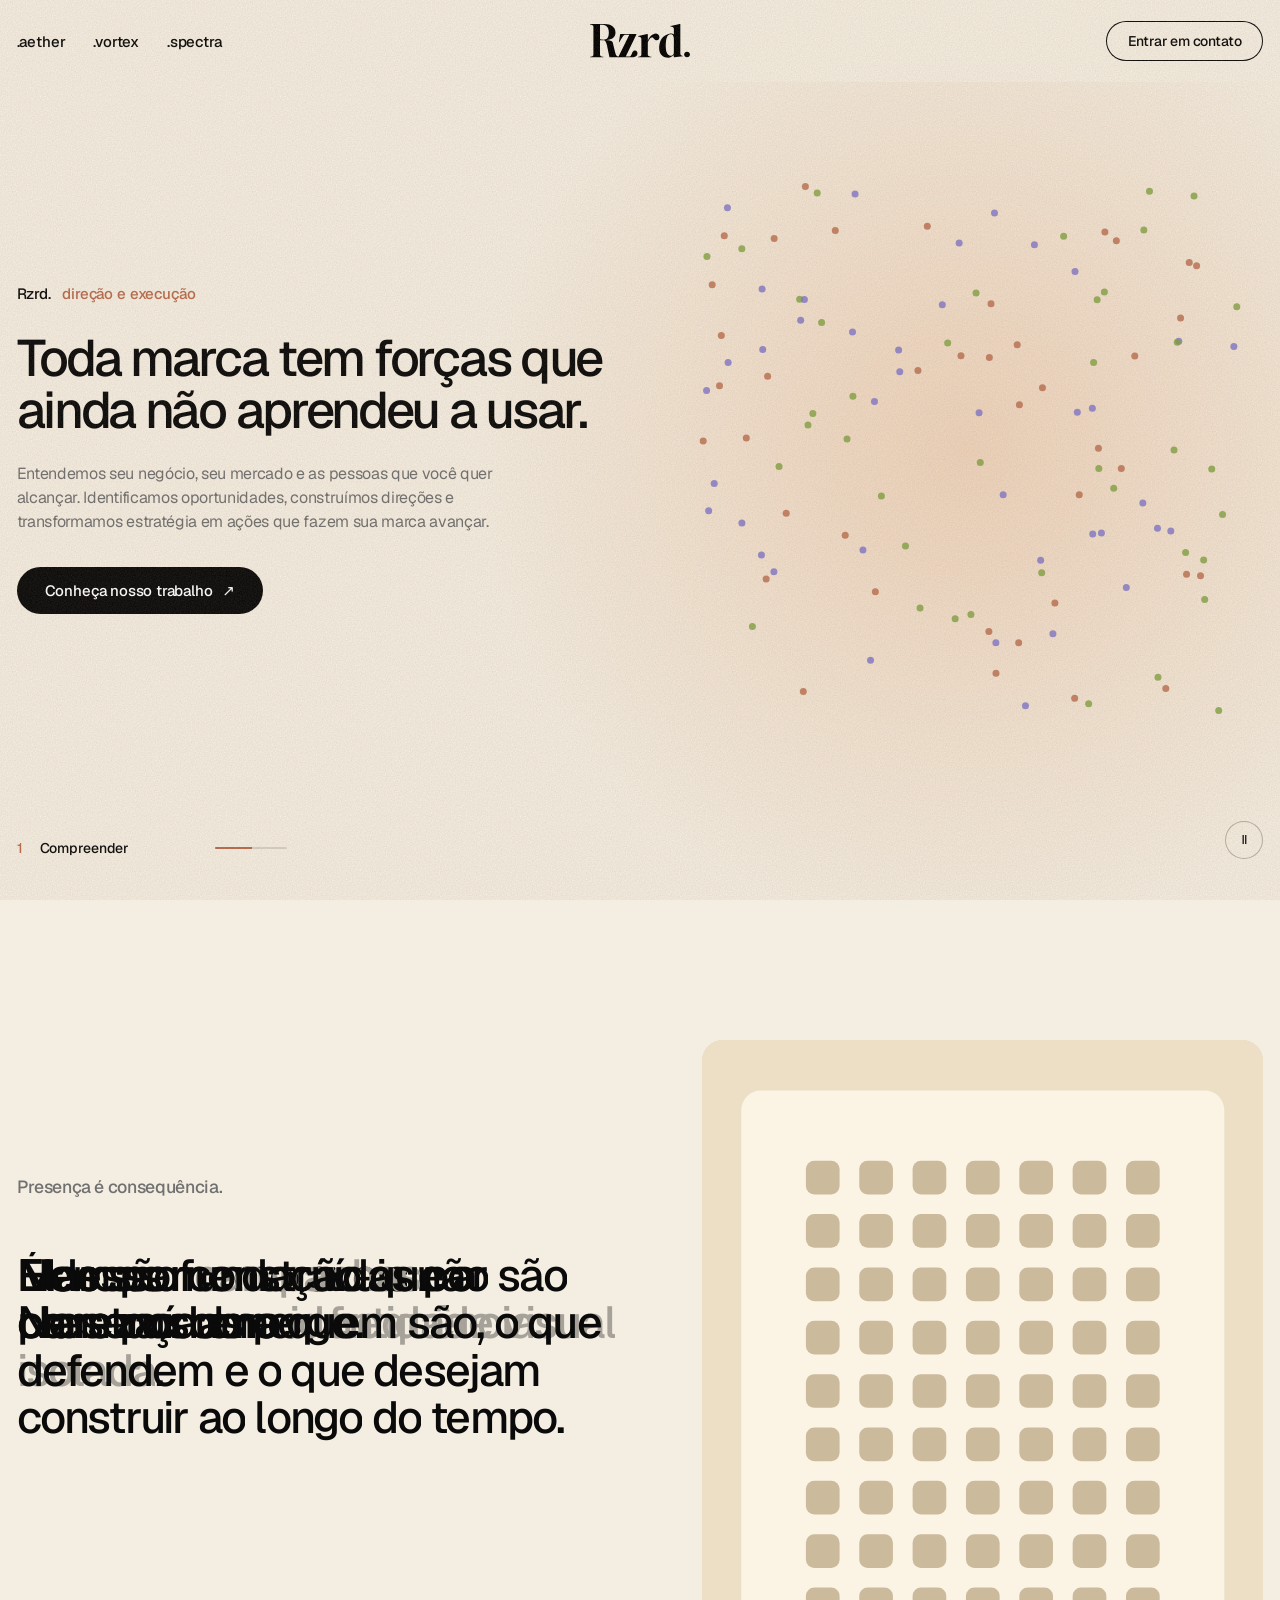
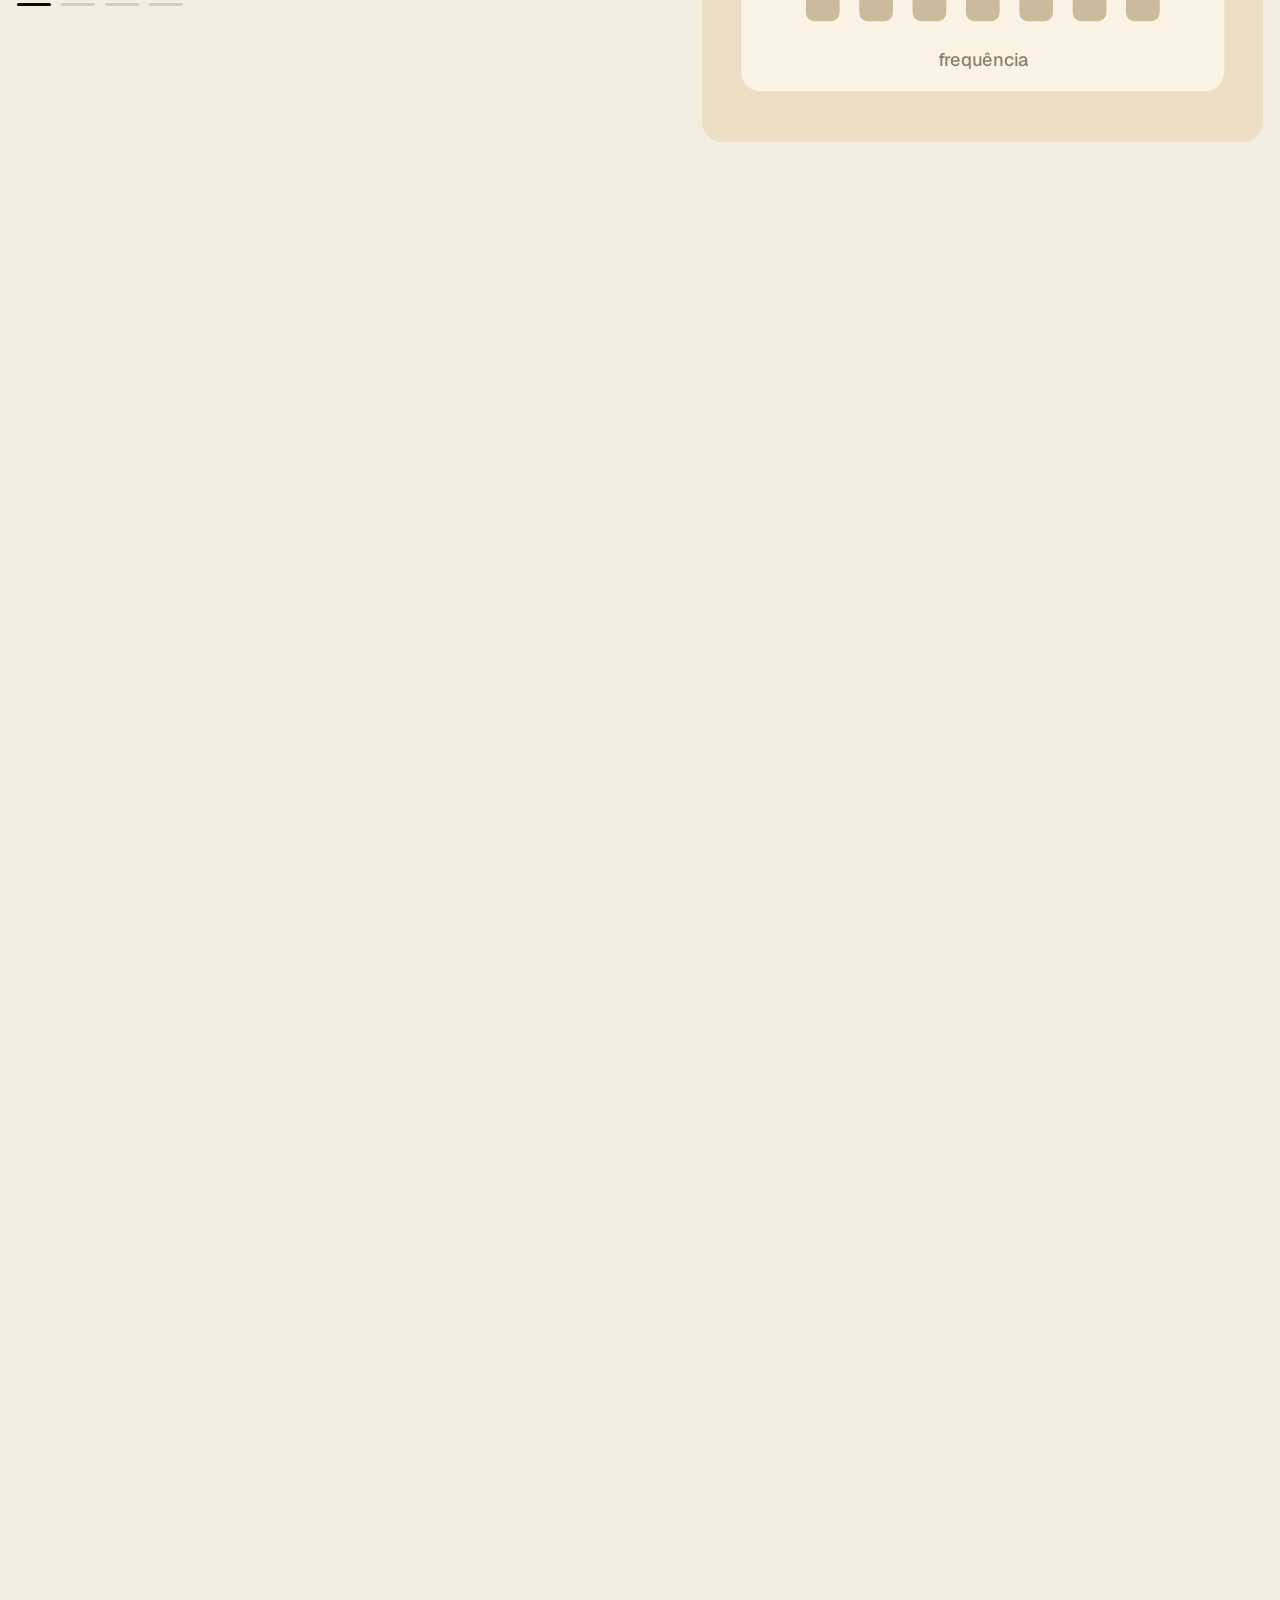
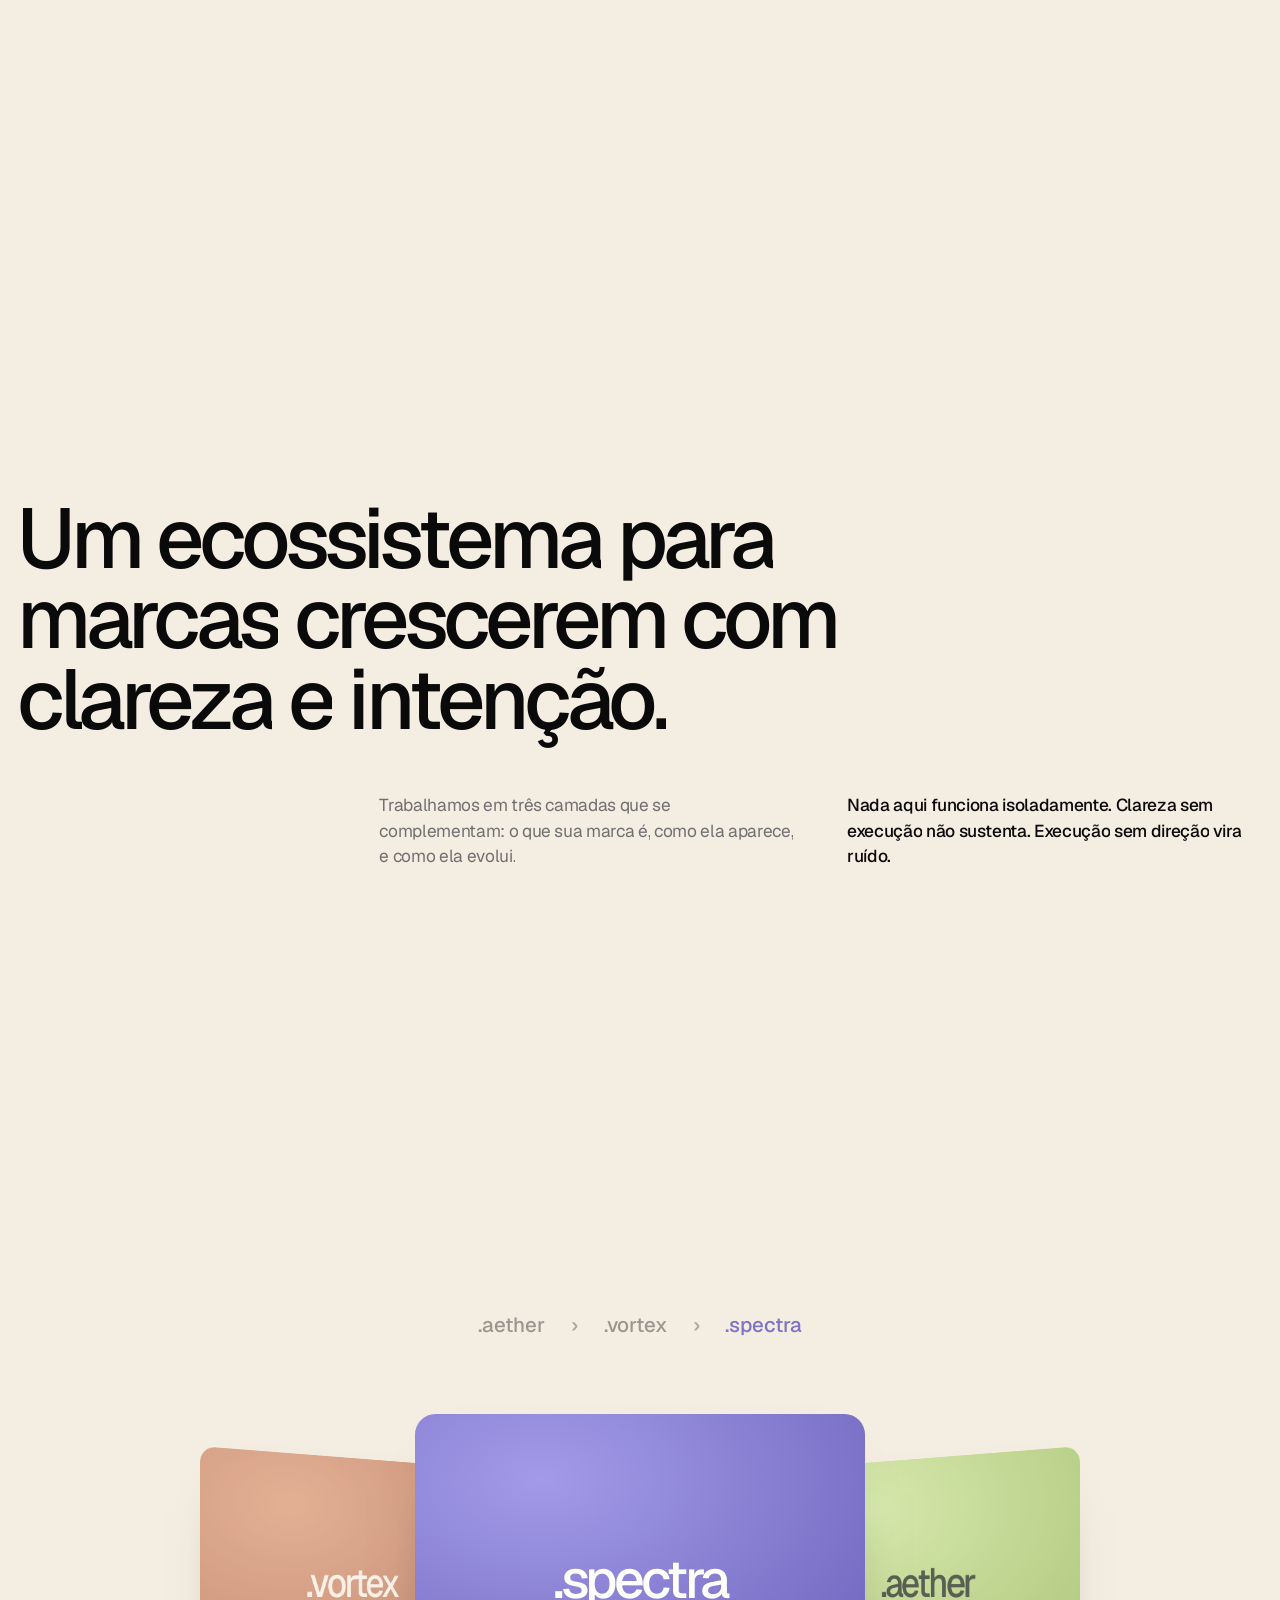
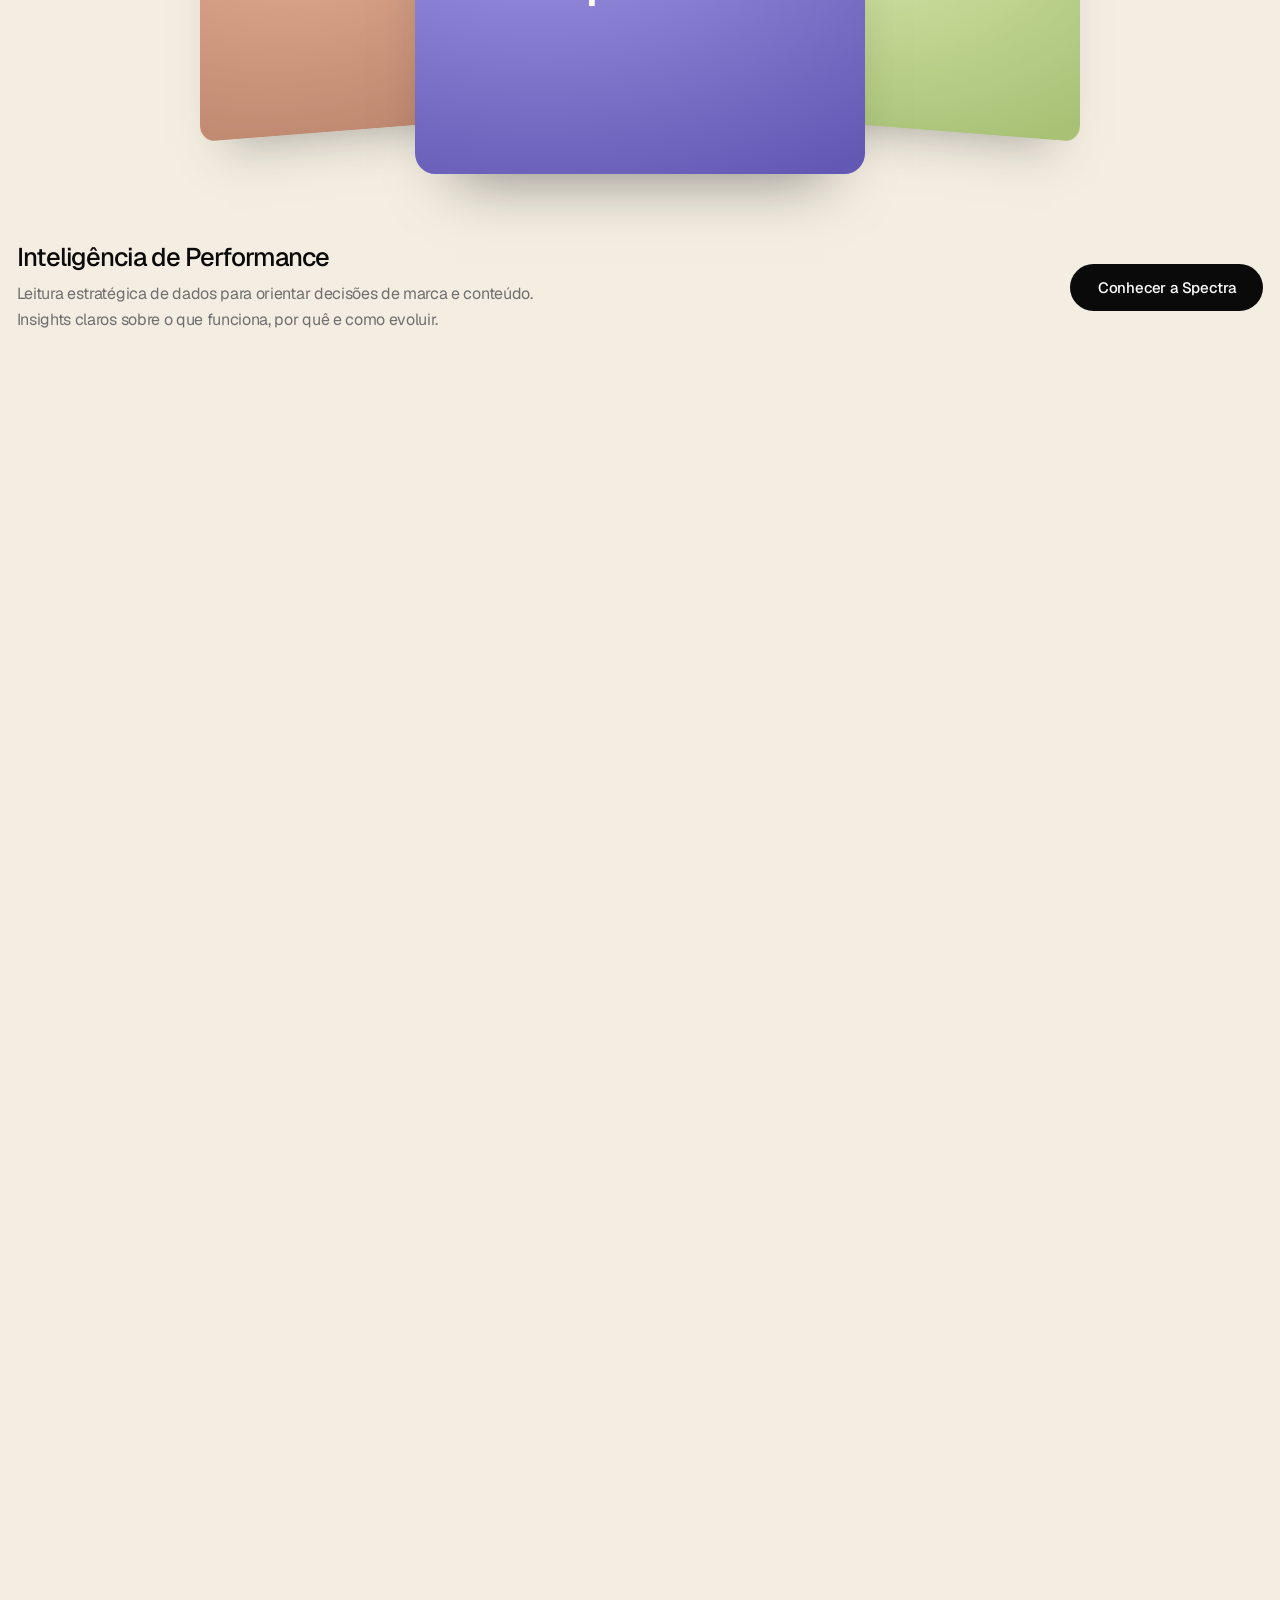
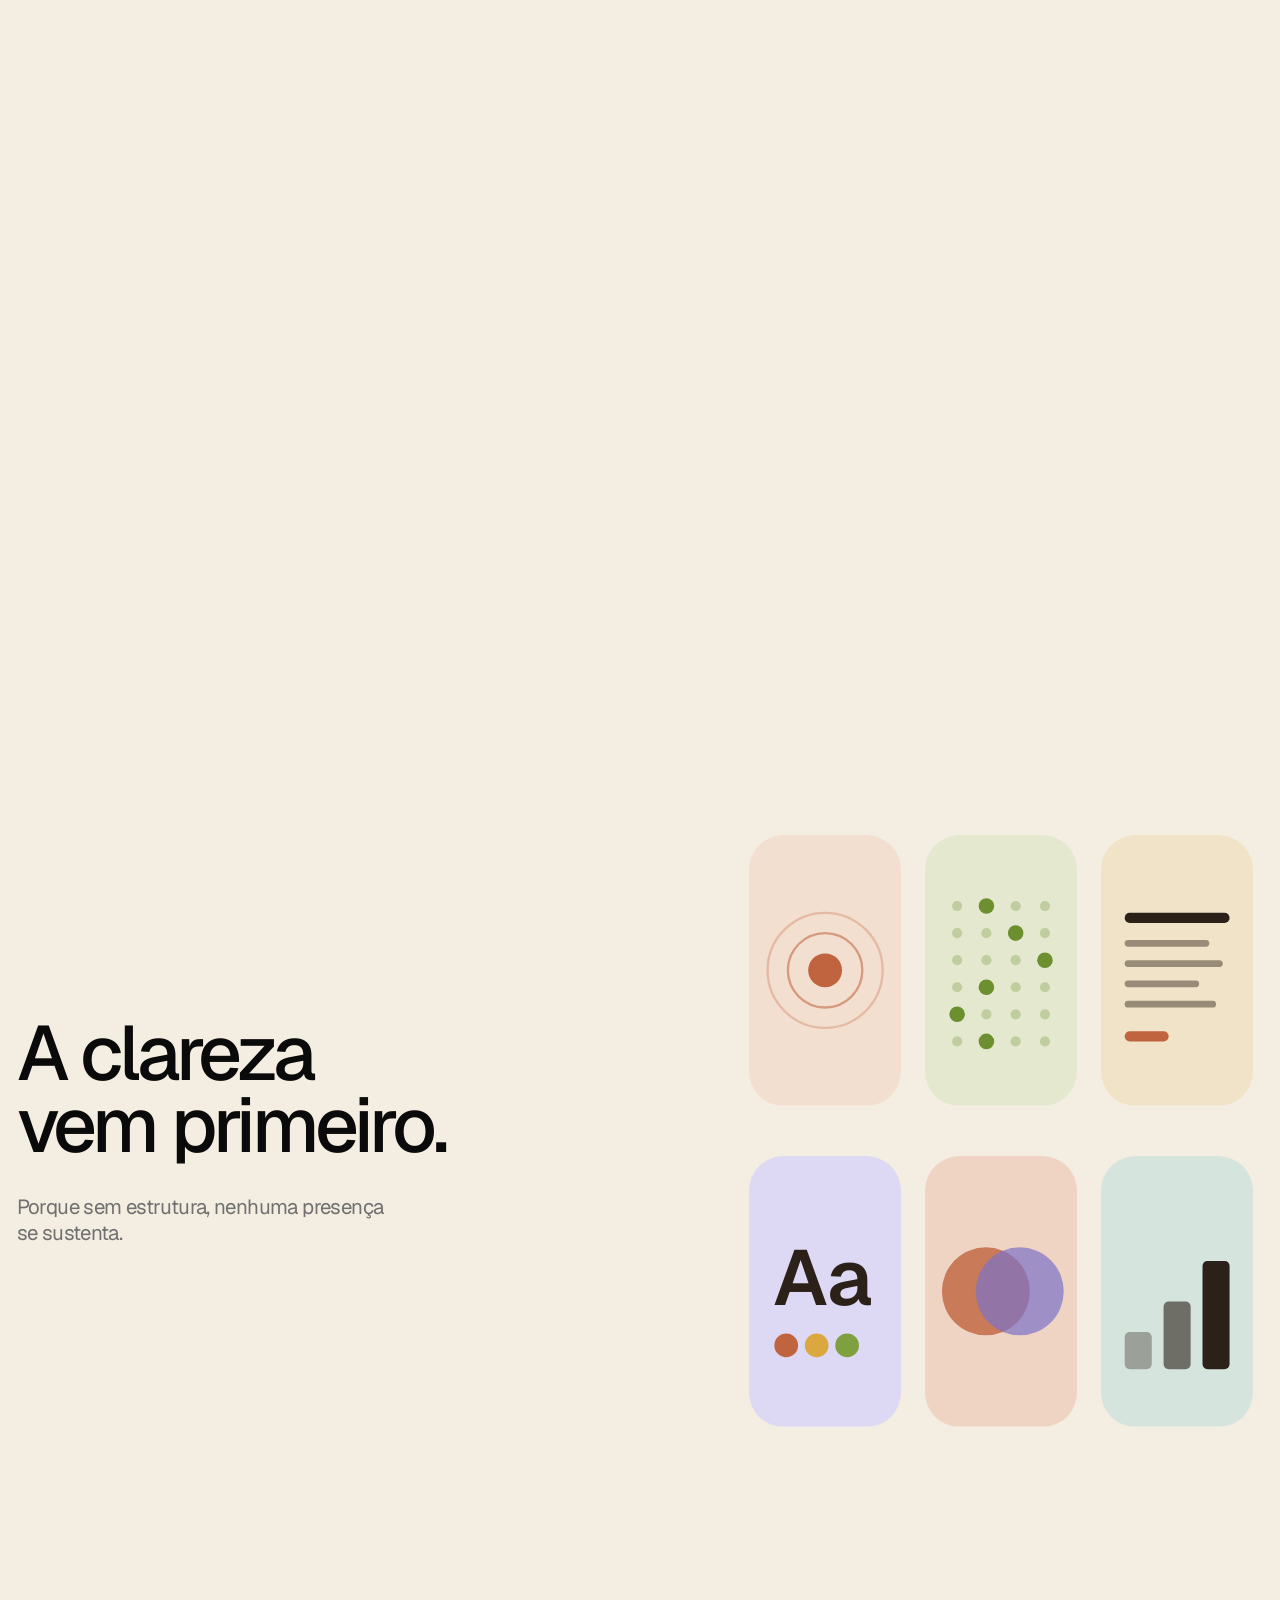
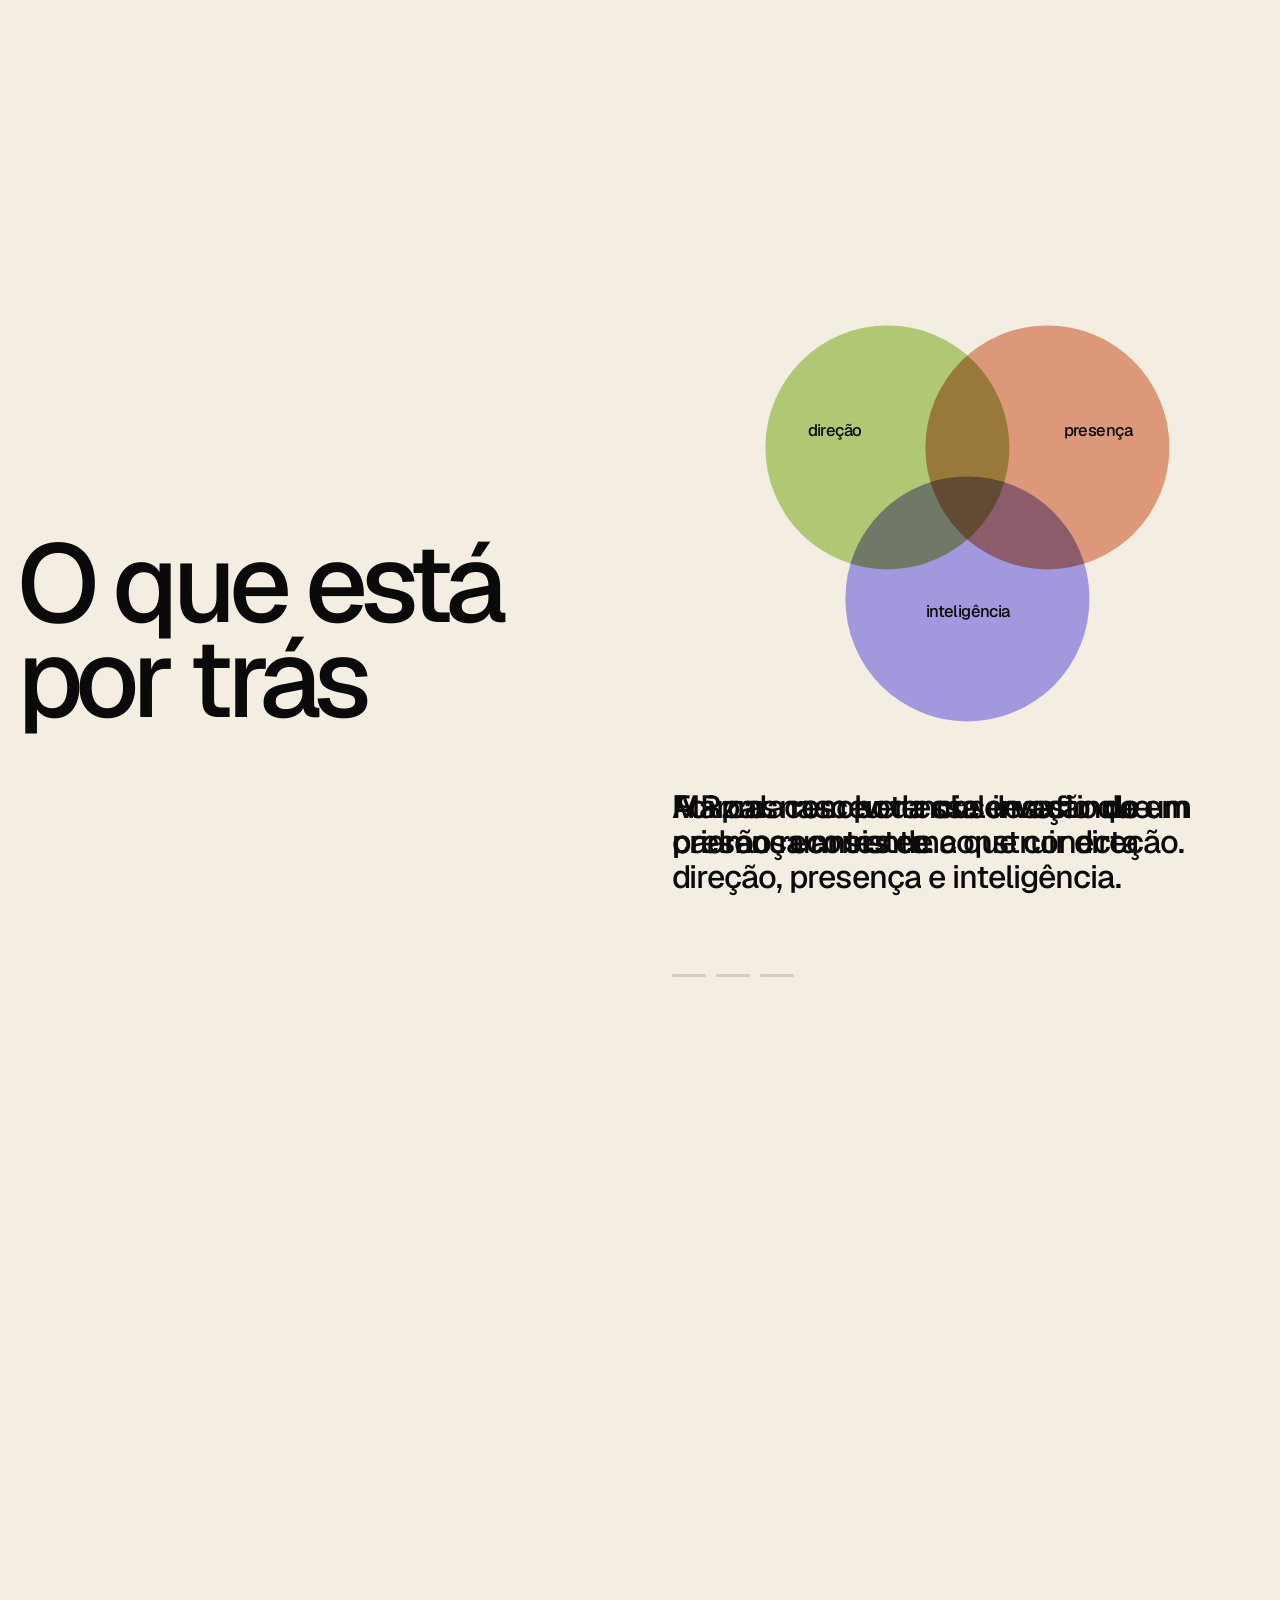
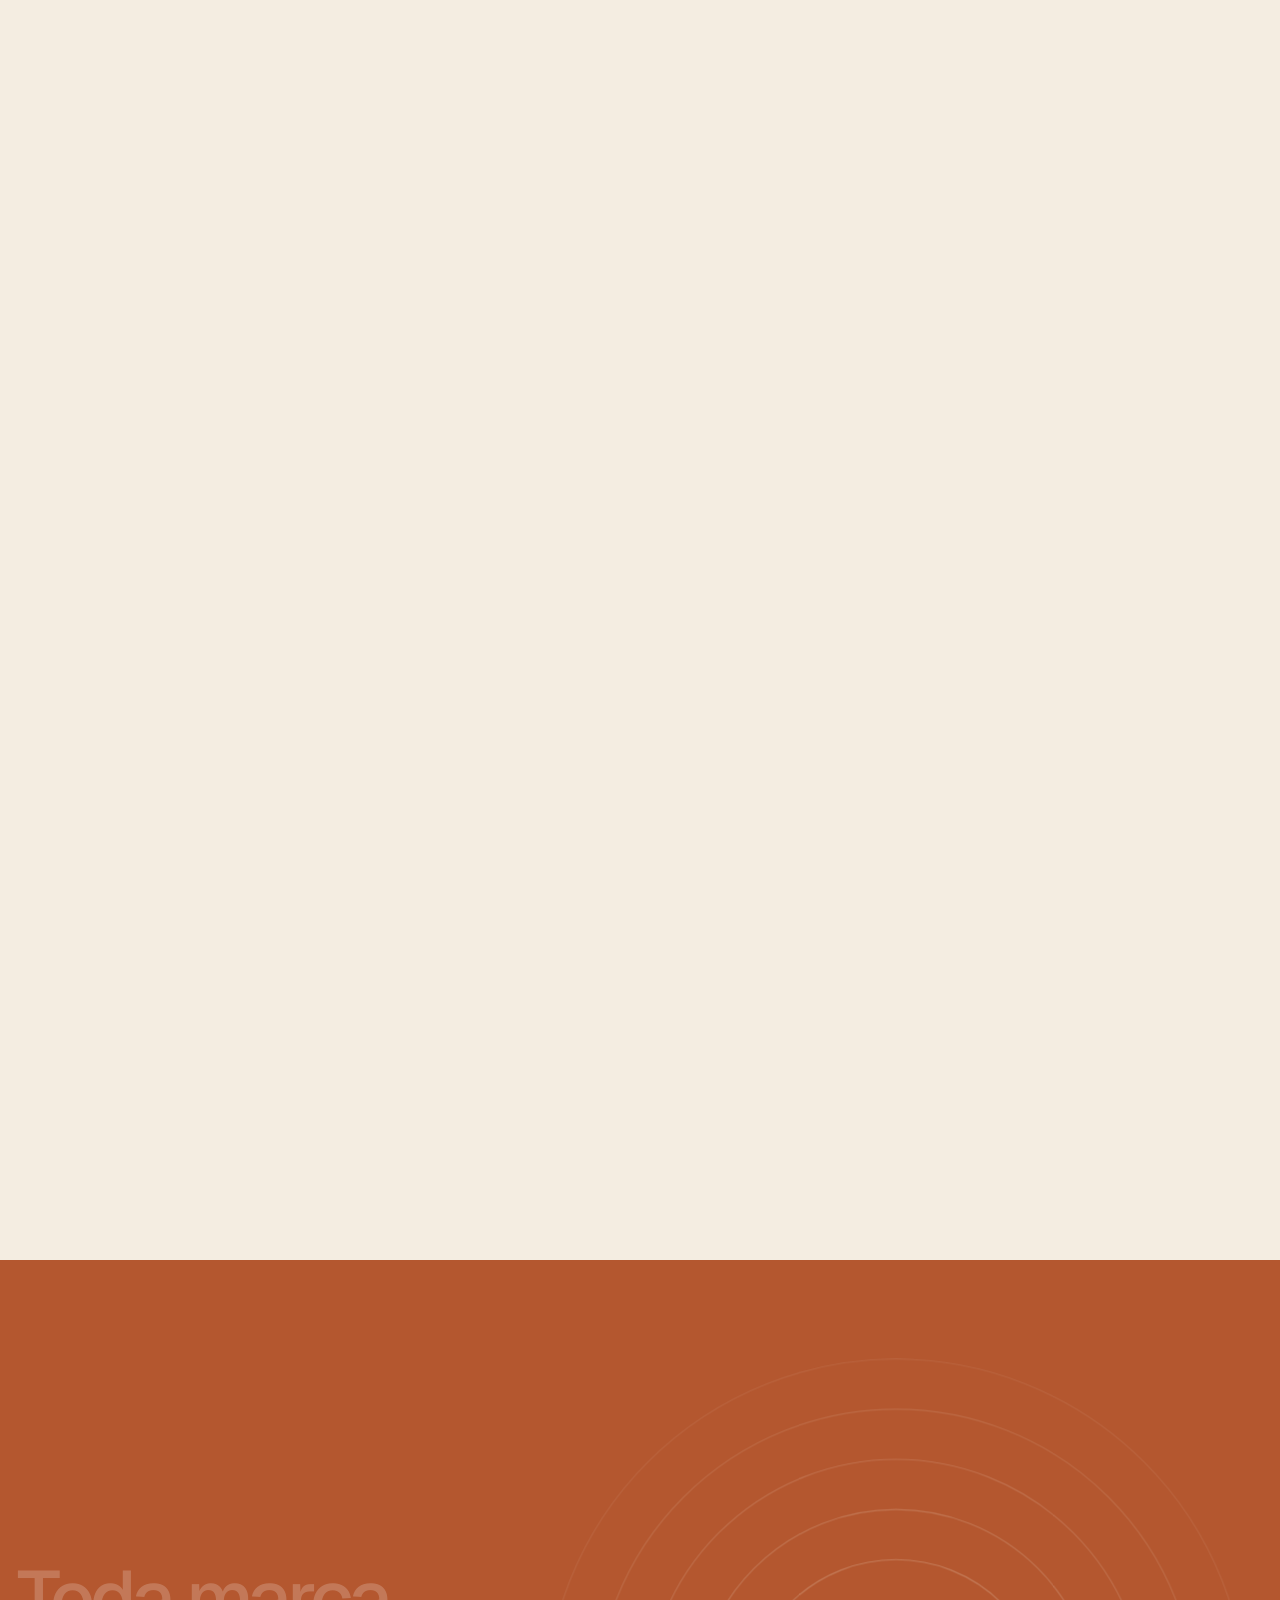
==== commit 55183e5f: "V27: topo com matriz de pontos organizada, ilustracoes sobrias no lugar das antigas, sem simbolos no" ====
--- a/index.html
+++ b/index.html
@@ -861,6 +861,16 @@
 .ct .btn:after{background:radial-gradient(circle,rgba(126,160,63,.9) 0,rgba(125,115,200,.55) 48%,rgba(125,115,200,0) 72%);animation-delay:1.6s}
 @keyframes wave{0%{transform:translate(-50%,-50%) scale(0);opacity:1}65%{opacity:.7}100%{transform:translate(-50%,-50%) scale(1);opacity:0}}
 .ct .btn:hover{background:var(--cream,#fbf4e4);color:var(--ink)}
+
+/* ---------- V27 ---------- */
+.cf-s{align-content:center}
+.cf-logo{font-size:clamp(2rem,4.2vw,4.4rem)}
+.tvs .hb{transform-box:fill-box;transform-origin:0 50%;transform:scaleX(.04);opacity:0;transition:transform 1.1s var(--ease),opacity .6s var(--ease);transition-delay:calc(var(--k)*.18s + .15s)}
+.tvs.on .hb{transform:none;opacity:1}
+.tvs .st{transform:translateY(8px) scale(1)}
+.tvs.on .st{transform:none}
+.rz-art .rg2{transform-box:view-box;transform-origin:380px 450px;transform:scale(calc(.8 + var(--p,0)*.5));will-change:transform}
+.qk{box-shadow:none}
 </style>
 <noscript><style>.hd.hid{transform:none;opacity:1;pointer-events:auto}</style></noscript>
 </head>
@@ -917,10 +927,10 @@
         <div class="tz-dots" aria-hidden="true"><i class="on"></i><i></i><i></i><i></i></div>
       </div>
       <div class="tz-vis" aria-hidden="true">
-        <svg class="tvs on" viewBox="0 0 400 500" preserveAspectRatio="xMidYMid slice" aria-hidden="true" focusable="false"><rect width="400" height="500" fill="#ecdfc6"/><g filter="url(#rg)"><rect x="30" y="150" width="340" height="318" rx="10" fill="#fbf4e4"/></g><g transform="translate(58 176) rotate(-4 26 22)"><g class="st" style="--k:0;--o:0.2"><rect width="52" height="44" rx="12" fill="#c0643f"/><circle cx="26" cy="22" r="11" fill="#fbf4e4"/><circle cx="26" cy="22" r="4.5" fill="#c0643f"/></g></g><g transform="translate(138 176) rotate(-0.4 26 22)"><g class="st" style="--k:1;--o:0.3"><rect width="52" height="44" rx="12" fill="#c0643f"/><circle cx="26" cy="22" r="11" fill="#fbf4e4"/><circle cx="26" cy="22" r="4.5" fill="#c0643f"/></g></g><g transform="translate(218 176) rotate(-1.5 26 22)"><g class="st" style="--k:2;--o:0.3"><rect width="52" height="44" rx="12" fill="#c0643f"/><circle cx="26" cy="22" r="11" fill="#fbf4e4"/><circle cx="26" cy="22" r="4.5" fill="#c0643f"/></g></g><g transform="translate(298 176) rotate(-3.6 26 22)"><g class="st" style="--k:3;--o:0.3"><rect width="52" height="44" rx="12" fill="#c0643f"/><circle cx="26" cy="22" r="11" fill="#fbf4e4"/><circle cx="26" cy="22" r="4.5" fill="#c0643f"/></g></g><g transform="translate(58 234) rotate(2.9 26 22)"><g class="st" style="--k:4;--o:0.4"><rect width="52" height="44" rx="12" fill="#c0643f"/><circle cx="26" cy="22" r="11" fill="#fbf4e4"/><circle cx="26" cy="22" r="4.5" fill="#c0643f"/></g></g><g transform="translate(138 234) rotate(-0.7 26 22)"><g class="st" style="--k:5;--o:0.4"><rect width="52" height="44" rx="12" fill="#c0643f"/><circle cx="26" cy="22" r="11" fill="#fbf4e4"/><circle cx="26" cy="22" r="4.5" fill="#c0643f"/></g></g><g transform="translate(218 234) rotate(0.1 26 22)"><g class="st" style="--k:6;--o:0.5"><rect width="52" height="44" rx="12" fill="#c0643f"/><circle cx="26" cy="22" r="11" fill="#fbf4e4"/><circle cx="26" cy="22" r="4.5" fill="#c0643f"/></g></g><g transform="translate(298 234) rotate(-0.3 26 22)"><g class="st" style="--k:7;--o:0.5"><rect width="52" height="44" rx="12" fill="#c0643f"/><circle cx="26" cy="22" r="11" fill="#fbf4e4"/><circle cx="26" cy="22" r="4.5" fill="#c0643f"/></g></g><g transform="translate(58 292) rotate(-0.2 26 22)"><g class="st" style="--k:8;--o:0.5"><rect width="52" height="44" rx="12" fill="#c0643f"/><circle cx="26" cy="22" r="11" fill="#fbf4e4"/><circle cx="26" cy="22" r="4.5" fill="#c0643f"/></g></g><g transform="translate(138 292) rotate(-1.7 26 22)"><g class="st" style="--k:9;--o:0.6"><rect width="52" height="44" rx="12" fill="#c0643f"/><circle cx="26" cy="22" r="11" fill="#fbf4e4"/><circle cx="26" cy="22" r="4.5" fill="#c0643f"/></g></g><g transform="translate(218 292) rotate(-2.3 26 22)"><g class="st" style="--k:10;--o:0.6"><rect width="52" height="44" rx="12" fill="#c0643f"/><circle cx="26" cy="22" r="11" fill="#fbf4e4"/><circle cx="26" cy="22" r="4.5" fill="#c0643f"/></g></g><g transform="translate(298 292) rotate(1.7 26 22)"><g class="st" style="--k:11;--o:0.7"><rect width="52" height="44" rx="12" fill="#c0643f"/><circle cx="26" cy="22" r="11" fill="#fbf4e4"/><circle cx="26" cy="22" r="4.5" fill="#c0643f"/></g></g><g transform="translate(58 350) rotate(-2.9 26 22)"><g class="st" style="--k:12;--o:0.7"><rect width="52" height="44" rx="12" fill="#c0643f"/><circle cx="26" cy="22" r="11" fill="#fbf4e4"/><circle cx="26" cy="22" r="4.5" fill="#c0643f"/></g></g><g transform="translate(138 350) rotate(-1 26 22)"><g class="st" style="--k:13;--o:0.8"><rect width="52" height="44" rx="12" fill="#c0643f"/><circle cx="26" cy="22" r="11" fill="#fbf4e4"/><circle cx="26" cy="22" r="4.5" fill="#c0643f"/></g></g><g transform="translate(218 350) rotate(0.7 26 22)"><g class="st" style="--k:14;--o:0.8"><rect width="52" height="44" rx="12" fill="#c0643f"/><circle cx="26" cy="22" r="11" fill="#fbf4e4"/><circle cx="26" cy="22" r="4.5" fill="#c0643f"/></g></g><g transform="translate(298 350) rotate(2.6 26 22)"><g class="st" style="--k:15;--o:0.8"><rect width="52" height="44" rx="12" fill="#c0643f"/><circle cx="26" cy="22" r="11" fill="#fbf4e4"/><circle cx="26" cy="22" r="4.5" fill="#c0643f"/></g></g><g transform="translate(58 408) rotate(-0.9 26 22)"><g class="st" style="--k:16;--o:0.9"><rect width="52" height="44" rx="12" fill="#c0643f"/><circle cx="26" cy="22" r="11" fill="#fbf4e4"/><circle cx="26" cy="22" r="4.5" fill="#c0643f"/></g></g><g transform="translate(138 408) rotate(-3.3 26 22)"><g class="st" style="--k:17;--o:0.9"><rect width="52" height="44" rx="12" fill="#c0643f"/><circle cx="26" cy="22" r="11" fill="#fbf4e4"/><circle cx="26" cy="22" r="4.5" fill="#c0643f"/></g></g><g transform="translate(218 408) rotate(-2.3 26 22)"><g class="st" style="--k:18;--o:1"><rect width="52" height="44" rx="12" fill="#c0643f"/><circle cx="26" cy="22" r="11" fill="#fbf4e4"/><circle cx="26" cy="22" r="4.5" fill="#c0643f"/></g></g><g transform="translate(298 408) rotate(1.9 26 22)"><g class="st" style="--k:19;--o:1"><rect width="52" height="44" rx="12" fill="#c0643f"/><circle cx="26" cy="22" r="11" fill="#fbf4e4"/><circle cx="26" cy="22" r="4.5" fill="#c0643f"/></g></g><g transform="rotate(9 300 70)" filter="url(#rg)"><rect x="262" y="14" width="76" height="62" rx="16" fill="#dba73f"/><rect x="250" y="76" width="100" height="22" rx="7" fill="#2b2118"/></g></svg>
-        <svg class="tvs " viewBox="0 0 400 500" preserveAspectRatio="xMidYMid slice" aria-hidden="true" focusable="false"><rect width="400" height="500" fill="#ecdfc6"/><path d="M-10 70 Q200 190 410 80" fill="none" stroke="#2b2118" stroke-width="2.5"/><g class="pn" style="--k:0" filter="url(#rg)"><polygon points="-0.4,87.7 47.6,89.7 23.6,153.7" fill="#dba73f"/></g><g class="pn" style="--k:1" filter="url(#rg)"><polygon points="58.4,111.7 106.4,113.7 82.4,177.7" fill="#c0643f"/></g><g class="pn" style="--k:2" filter="url(#rg)"><polygon points="117.2,126.6 165.2,128.6 141.2,192.6" fill="#7D73C8"/></g><g class="pn" style="--k:3" filter="url(#rg)"><polygon points="176,132.5 224,134.5 200,198.5" fill="#7ea03f"/></g><g class="pn" style="--k:4" filter="url(#rg)"><polygon points="234.8,129.4 282.8,131.4 258.8,195.4" fill="#e7b79a"/></g><g class="pn" style="--k:5" filter="url(#rg)"><polygon points="293.6,117.3 341.6,119.3 317.6,183.3" fill="#c0643f"/></g><g class="pn" style="--k:6" filter="url(#rg)"><polygon points="352.4,96.1 400.4,98.1 376.4,162.1" fill="#dba73f"/></g><g class="sl" filter="url(#rg)"><circle cx="200" cy="370" r="92" fill="none" stroke="#2b2118" stroke-width="2" stroke-dasharray="3 9" stroke-linecap="round"/><circle cx="200" cy="370" r="62" fill="#2b2118"/><circle cx="200" cy="370" r="46" fill="none" stroke="#fbf4e4" stroke-width="3"/><path d="M200 340l8 20 21 2-16 14 5 21-18-11-18 11 5-21-16-14 21-2z" fill="#dba73f"/></g></svg>
-        <svg class="tvs " viewBox="0 0 400 500" preserveAspectRatio="xMidYMid slice" aria-hidden="true" focusable="false"><rect width="400" height="500" fill="#fbf4e4"/><line x1="30" x2="370" y1="110" y2="110" stroke="#2b2118" stroke-opacity=".08" stroke-width="1"/><line x1="30" x2="370" y1="166" y2="166" stroke="#2b2118" stroke-opacity=".08" stroke-width="1"/><line x1="30" x2="370" y1="222" y2="222" stroke="#2b2118" stroke-opacity=".08" stroke-width="1"/><line x1="30" x2="370" y1="278" y2="278" stroke="#2b2118" stroke-opacity=".08" stroke-width="1"/><line x1="30" x2="370" y1="334" y2="334" stroke="#2b2118" stroke-opacity=".08" stroke-width="1"/><line x1="30" x2="370" y1="390" y2="390" stroke="#2b2118" stroke-opacity=".08" stroke-width="1"/><g filter="url(#rg)" fill="none" stroke="#2b2118" stroke-width="3" stroke-linecap="round"><path d="M200 30 L158 120 M200 30 L242 120"/><path d="M158 120 A44 44 0 0 0 242 120" stroke-dasharray="2 8"/><circle cx="200" cy="28" r="6" fill="#dba73f"/></g><g filter="url(#rg)"><rect class="bar" style="--k:0" x="50" y="290" width="90" height="120" rx="14" fill="#7ea03f"/></g><text x="95" y="440" text-anchor="middle" font-family="Geist,system-ui,sans-serif" font-size="14.5" font-weight="500" letter-spacing="-.2" fill="#2b2118">quem</text><text x="95" y="458" text-anchor="middle" font-family="Geist,system-ui,sans-serif" font-size="14.5" font-weight="500" letter-spacing="-.2" fill="#2b2118">são</text><g filter="url(#rg)"><rect class="bar" style="--k:1" x="155" y="215" width="90" height="195" rx="14" fill="#c0643f"/></g><text x="200" y="440" text-anchor="middle" font-family="Geist,system-ui,sans-serif" font-size="14.5" font-weight="500" letter-spacing="-.2" fill="#2b2118">o que</text><text x="200" y="458" text-anchor="middle" font-family="Geist,system-ui,sans-serif" font-size="14.5" font-weight="500" letter-spacing="-.2" fill="#2b2118">defendem</text><g filter="url(#rg)"><rect class="bar" style="--k:2" x="260" y="140" width="90" height="270" rx="14" fill="#7D73C8"/></g><text x="305" y="440" text-anchor="middle" font-family="Geist,system-ui,sans-serif" font-size="14.5" font-weight="500" letter-spacing="-.2" fill="#2b2118">o que desejam</text><text x="305" y="458" text-anchor="middle" font-family="Geist,system-ui,sans-serif" font-size="14.5" font-weight="500" letter-spacing="-.2" fill="#2b2118">construir</text><line x1="30" x2="370" y1="410" y2="410" stroke="#2b2118" stroke-width="2.5" stroke-linecap="round"/></svg>
-        <svg class="tvs " viewBox="0 0 400 500" preserveAspectRatio="xMidYMid slice" aria-hidden="true" focusable="false"><rect width="400" height="500" fill="#ecdfc6"/><circle cx="200" cy="190" r="108" fill="none" stroke="#dba73f" stroke-width="2" stroke-dasharray="2 9" stroke-linecap="round"/><circle class="sun" cx="200" cy="190" r="88" fill="#dba73f"/><g filter="url(#rg)"><path class="col" style="--k:0" d="M66 212A42 42 0 0 1 150 212V432H66Z" fill="#7ea03f"/></g><g filter="url(#rg)"><path class="col" style="--k:1" d="M158 152A42 42 0 0 1 242 152V432H158Z" fill="#c0643f"/></g><g filter="url(#rg)"><path class="col" style="--k:2" d="M250 272A42 42 0 0 1 334 272V432H250Z" fill="#7D73C8"/></g><g filter="url(#rg)"><rect x="34" y="430" width="332" height="30" rx="8" fill="#d9c7a3"/><rect x="58" y="460" width="284" height="24" rx="8" fill="#c9b68f"/></g></svg>
+        <svg class="tvs on" viewBox="0 0 400 500" preserveAspectRatio="xMidYMid slice" aria-hidden="true" focusable="false"><rect width="400" height="500" fill="#ecdfc6"/><rect x="28" y="36" width="344" height="428" rx="14" fill="#fbf4e4"/><g class="st" style="--k:0.0"><rect x="74" y="86" width="24" height="24" rx="6" fill="#cbbb9c"/></g><g class="st" style="--k:0.4"><rect x="112" y="86" width="24" height="24" rx="6" fill="#cbbb9c"/></g><g class="st" style="--k:0.8"><rect x="150" y="86" width="24" height="24" rx="6" fill="#cbbb9c"/></g><g class="st" style="--k:1.2"><rect x="188" y="86" width="24" height="24" rx="6" fill="#cbbb9c"/></g><g class="st" style="--k:1.5"><rect x="226" y="86" width="24" height="24" rx="6" fill="#cbbb9c"/></g><g class="st" style="--k:1.9"><rect x="264" y="86" width="24" height="24" rx="6" fill="#cbbb9c"/></g><g class="st" style="--k:2.3"><rect x="302" y="86" width="24" height="24" rx="6" fill="#cbbb9c"/></g><g class="st" style="--k:2.7"><rect x="74" y="124" width="24" height="24" rx="6" fill="#cbbb9c"/></g><g class="st" style="--k:3.1"><rect x="112" y="124" width="24" height="24" rx="6" fill="#cbbb9c"/></g><g class="st" style="--k:3.5"><rect x="150" y="124" width="24" height="24" rx="6" fill="#cbbb9c"/></g><g class="st" style="--k:3.8"><rect x="188" y="124" width="24" height="24" rx="6" fill="#cbbb9c"/></g><g class="st" style="--k:4.2"><rect x="226" y="124" width="24" height="24" rx="6" fill="#cbbb9c"/></g><g class="st" style="--k:4.6"><rect x="264" y="124" width="24" height="24" rx="6" fill="#cbbb9c"/></g><g class="st" style="--k:5.0"><rect x="302" y="124" width="24" height="24" rx="6" fill="#cbbb9c"/></g><g class="st" style="--k:5.4"><rect x="74" y="162" width="24" height="24" rx="6" fill="#cbbb9c"/></g><g class="st" style="--k:5.8"><rect x="112" y="162" width="24" height="24" rx="6" fill="#cbbb9c"/></g><g class="st" style="--k:6.2"><rect x="150" y="162" width="24" height="24" rx="6" fill="#cbbb9c"/></g><g class="st" style="--k:6.5"><rect x="188" y="162" width="24" height="24" rx="6" fill="#cbbb9c"/></g><g class="st" style="--k:6.9"><rect x="226" y="162" width="24" height="24" rx="6" fill="#cbbb9c"/></g><g class="st" style="--k:7.3"><rect x="264" y="162" width="24" height="24" rx="6" fill="#cbbb9c"/></g><g class="st" style="--k:7.7"><rect x="302" y="162" width="24" height="24" rx="6" fill="#cbbb9c"/></g><g class="st" style="--k:8.1"><rect x="74" y="200" width="24" height="24" rx="6" fill="#cbbb9c"/></g><g class="st" style="--k:8.5"><rect x="112" y="200" width="24" height="24" rx="6" fill="#cbbb9c"/></g><g class="st" style="--k:8.8"><rect x="150" y="200" width="24" height="24" rx="6" fill="#cbbb9c"/></g><g class="st" style="--k:9.2"><rect x="188" y="200" width="24" height="24" rx="6" fill="#cbbb9c"/></g><g class="st" style="--k:9.6"><rect x="226" y="200" width="24" height="24" rx="6" fill="#cbbb9c"/></g><g class="st" style="--k:10.0"><rect x="264" y="200" width="24" height="24" rx="6" fill="#cbbb9c"/></g><g class="st" style="--k:10.4"><rect x="302" y="200" width="24" height="24" rx="6" fill="#cbbb9c"/></g><g class="st" style="--k:10.8"><rect x="74" y="238" width="24" height="24" rx="6" fill="#cbbb9c"/></g><g class="st" style="--k:11.2"><rect x="112" y="238" width="24" height="24" rx="6" fill="#cbbb9c"/></g><g class="st" style="--k:11.5"><rect x="150" y="238" width="24" height="24" rx="6" fill="#cbbb9c"/></g><g class="st" style="--k:11.9"><rect x="188" y="238" width="24" height="24" rx="6" fill="#cbbb9c"/></g><g class="st" style="--k:12.3"><rect x="226" y="238" width="24" height="24" rx="6" fill="#cbbb9c"/></g><g class="st" style="--k:12.7"><rect x="264" y="238" width="24" height="24" rx="6" fill="#cbbb9c"/></g><g class="st" style="--k:13.1"><rect x="302" y="238" width="24" height="24" rx="6" fill="#cbbb9c"/></g><g class="st" style="--k:13.5"><rect x="74" y="276" width="24" height="24" rx="6" fill="#cbbb9c"/></g><g class="st" style="--k:13.8"><rect x="112" y="276" width="24" height="24" rx="6" fill="#cbbb9c"/></g><g class="st" style="--k:14.2"><rect x="150" y="276" width="24" height="24" rx="6" fill="#cbbb9c"/></g><g class="st" style="--k:14.6"><rect x="188" y="276" width="24" height="24" rx="6" fill="#cbbb9c"/></g><g class="st" style="--k:15.0"><rect x="226" y="276" width="24" height="24" rx="6" fill="#cbbb9c"/></g><g class="st" style="--k:15.4"><rect x="264" y="276" width="24" height="24" rx="6" fill="#cbbb9c"/></g><g class="st" style="--k:15.8"><rect x="302" y="276" width="24" height="24" rx="6" fill="#cbbb9c"/></g><g class="st" style="--k:16.2"><rect x="74" y="314" width="24" height="24" rx="6" fill="#cbbb9c"/></g><g class="st" style="--k:16.5"><rect x="112" y="314" width="24" height="24" rx="6" fill="#cbbb9c"/></g><g class="st" style="--k:16.9"><rect x="150" y="314" width="24" height="24" rx="6" fill="#cbbb9c"/></g><g class="st" style="--k:17.3"><rect x="188" y="314" width="24" height="24" rx="6" fill="#cbbb9c"/></g><g class="st" style="--k:17.7"><rect x="226" y="314" width="24" height="24" rx="6" fill="#cbbb9c"/></g><g class="st" style="--k:18.1"><rect x="264" y="314" width="24" height="24" rx="6" fill="#cbbb9c"/></g><g class="st" style="--k:18.5"><rect x="302" y="314" width="24" height="24" rx="6" fill="#cbbb9c"/></g><g class="st" style="--k:18.8"><rect x="74" y="352" width="24" height="24" rx="6" fill="#cbbb9c"/></g><g class="st" style="--k:19.2"><rect x="112" y="352" width="24" height="24" rx="6" fill="#cbbb9c"/></g><g class="st" style="--k:19.6"><rect x="150" y="352" width="24" height="24" rx="6" fill="#cbbb9c"/></g><g class="st" style="--k:20.0"><rect x="188" y="352" width="24" height="24" rx="6" fill="#cbbb9c"/></g><g class="st" style="--k:20.4"><rect x="226" y="352" width="24" height="24" rx="6" fill="#cbbb9c"/></g><g class="st" style="--k:20.8"><rect x="264" y="352" width="24" height="24" rx="6" fill="#cbbb9c"/></g><g class="st" style="--k:21.2"><rect x="302" y="352" width="24" height="24" rx="6" fill="#cbbb9c"/></g><g class="st" style="--k:21.5"><rect x="74" y="390" width="24" height="24" rx="6" fill="#cbbb9c"/></g><g class="st" style="--k:21.9"><rect x="112" y="390" width="24" height="24" rx="6" fill="#cbbb9c"/></g><g class="st" style="--k:22.3"><rect x="150" y="390" width="24" height="24" rx="6" fill="#cbbb9c"/></g><g class="st" style="--k:22.7"><rect x="188" y="390" width="24" height="24" rx="6" fill="#cbbb9c"/></g><g class="st" style="--k:23.1"><rect x="226" y="390" width="24" height="24" rx="6" fill="#cbbb9c"/></g><g class="st" style="--k:23.5"><rect x="264" y="390" width="24" height="24" rx="6" fill="#cbbb9c"/></g><g class="st" style="--k:23.8"><rect x="302" y="390" width="24" height="24" rx="6" fill="#cbbb9c"/></g><text x="200" y="446" text-anchor="middle" font-size="13" fill="#8d7f6a" font-family="Geist,system-ui,sans-serif" font-weight="500">frequência</text></svg>
+        <svg class="tvs" viewBox="0 0 400 500" preserveAspectRatio="xMidYMid slice" aria-hidden="true" focusable="false"><rect width="400" height="500" fill="#ecdfc6"/><rect x="28" y="36" width="344" height="428" rx="14" fill="#fbf4e4"/><g class="st" style="--k:1"><rect x="62" y="96" width="150" height="92" rx="12" fill="#c0643f"/><text x="137" y="148" text-anchor="middle" font-size="16" fill="#fbf4e4" font-family="Geist,system-ui,sans-serif" font-weight="500">campanhas</text></g><g class="st" style="--k:5"><circle cx="270" cy="236" r="58" fill="#dba73f"/><text x="270" y="232" text-anchor="middle" font-size="15" fill="#2b2118" font-family="Geist,system-ui,sans-serif" font-weight="500">identidade</text><text x="270" y="251" text-anchor="middle" font-size="15" fill="#2b2118" font-family="Geist,system-ui,sans-serif" font-weight="500">visual</text></g><g class="st" style="--k:9"><rect x="62" y="346" width="276" height="62" rx="10" fill="none" stroke="#b9a98a" stroke-width="1.6" stroke-dasharray="6 7"/></g></svg>
+        <svg class="tvs" viewBox="0 0 400 500" preserveAspectRatio="xMidYMid slice" aria-hidden="true" focusable="false"><rect width="400" height="500" fill="#ecdfc6"/><rect x="28" y="36" width="344" height="428" rx="14" fill="#fbf4e4"/><g class="hb" style="--k:0"><rect x="56" y="112" width="288" height="72" rx="12" fill="#cdd9ae"/><text x="78" y="154" font-size="18" fill="#2b2118" font-family="Geist,system-ui,sans-serif" font-weight="500">quem são</text></g><g class="hb" style="--k:1"><rect x="56" y="204" width="288" height="72" rx="12" fill="#efcdb3"/><text x="78" y="246" font-size="18" fill="#2b2118" font-family="Geist,system-ui,sans-serif" font-weight="500">o que defendem</text></g><g class="hb" style="--k:2"><rect x="56" y="296" width="288" height="72" rx="12" fill="#d3cef2"/><text x="78" y="338" font-size="18" fill="#2b2118" font-family="Geist,system-ui,sans-serif" font-weight="500">o que desejam construir</text></g></svg>
+        <svg class="tvs" viewBox="0 0 400 500" preserveAspectRatio="xMidYMid slice" aria-hidden="true" focusable="false"><rect width="400" height="500" fill="#ecdfc6"/><rect x="28" y="36" width="344" height="428" rx="14" fill="#fbf4e4"/><g class="hb" style="--k:0"><rect x="56" y="334" width="288" height="26" rx="8" fill="#cdd9ae"/></g><g class="hb" style="--k:1"><rect x="56" y="368" width="288" height="26" rx="8" fill="#efcdb3"/></g><g class="hb" style="--k:2"><rect x="56" y="402" width="288" height="26" rx="8" fill="#d3cef2"/></g><g class="sun"><circle cx="200" cy="188" r="124" fill="none" stroke="#c0643f" stroke-opacity=".16" stroke-width="1.4"/><circle cx="200" cy="188" r="98" fill="none" stroke="#c0643f" stroke-opacity=".3" stroke-width="1.4"/><circle cx="200" cy="188" r="70" fill="#c0643f"/><text x="200" y="195" text-anchor="middle" font-size="20" fill="#fbf4e4" font-family="Geist,system-ui,sans-serif" font-weight="500">presença</text></g></svg>
       </div>
     </div>
   </div>
@@ -942,9 +952,9 @@
 <section class="cfsec" id="produtos">
   <div class="wrap">
     <div class="cfs"><div class="cf rv" id="cf" tabindex="0" role="group" aria-roledescription="carrossel" aria-label="Produtos da Rzrd.">
-      <article class="cf-s" style="--g:radial-gradient(120% 95% at 28% 18%,#cbe898,#86ad45);--lc:#142015;--g0:#a8c96a"><svg class="ci" viewBox="0 0 300 200" aria-hidden="true" focusable="false"><g fill="none" stroke="currentColor" stroke-width="2.4" stroke-linecap="round"><circle cx="150" cy="100" r="86" opacity=".85"/><circle cx="150" cy="100" r="62" stroke-dasharray="2 9" opacity=".55"/><g opacity=".75"><line x1="150" y1="22" x2="150" y2="36"/><line x1="170.2" y1="24.7" x2="168.4" y2="31.4"/><line x1="189" y1="32.5" x2="185.5" y2="38.5"/><line x1="205.2" y1="44.8" x2="200.2" y2="49.8"/><line x1="217.5" y1="61" x2="211.5" y2="64.5"/><line x1="225.3" y1="79.8" x2="218.6" y2="81.6"/><line x1="228" y1="100" x2="214" y2="100"/><line x1="225.3" y1="120.2" x2="218.6" y2="118.4"/><line x1="217.5" y1="139" x2="211.5" y2="135.5"/><line x1="205.2" y1="155.2" x2="200.2" y2="150.2"/><line x1="189" y1="167.5" x2="185.5" y2="161.5"/><line x1="170.2" y1="175.3" x2="168.4" y2="168.6"/><line x1="150" y1="178" x2="150" y2="164"/><line x1="129.8" y1="175.3" x2="131.6" y2="168.6"/><line x1="111" y1="167.5" x2="114.5" y2="161.5"/><line x1="94.8" y1="155.2" x2="99.8" y2="150.2"/><line x1="82.5" y1="139" x2="88.5" y2="135.5"/><line x1="74.7" y1="120.2" x2="81.4" y2="118.4"/><line x1="72" y1="100" x2="86" y2="100"/><line x1="74.7" y1="79.8" x2="81.4" y2="81.6"/><line x1="82.5" y1="61" x2="88.5" y2="64.5"/><line x1="94.8" y1="44.8" x2="99.8" y2="49.8"/><line x1="111" y1="32.5" x2="114.5" y2="38.5"/><line x1="129.8" y1="24.7" x2="131.6" y2="31.4"/></g></g><g class="nd"><path d="M150 22 L161 90 L226 100 L161 110 L150 178 L139 110 L74 100 L139 90 Z" fill="currentColor" opacity=".9"/><path d="M150 100 m-38 -38 L150 100 L188 62 L150 100 L188 138 L150 100 L112 138 Z" fill="none" stroke="currentColor" stroke-width="1.6" opacity=".5"/><circle cx="150" cy="100" r="7" fill="var(--g0,#fff)"/></g></svg><span class="cf-logo">.aether</span></article>
-      <article class="cf-s" style="--g:radial-gradient(120% 95% at 28% 18%,#dc9573,#a3563a);--lc:#fff3ea"><svg class="ci" viewBox="0 0 300 200" aria-hidden="true" focusable="false"><g class="sp"><path d="M156 100L157.2 101L158.1 102.4L158.6 104L158.5 105.8L157.9 107.7L156.6 109.6L154.7 111.4L152.2 112.9L149.1 114L145.6 114.7L141.8 114.8L137.8 114.3L133.8 113.1L130 111.2L126.5 108.7L123.6 105.5L121.5 101.8L120.2 97.7L119.9 93.3L120.7 88.7L122.7 84.2L125.9 79.9L130.2 76L135.5 72.6L141.7 70L148.7 68.3L156.2 67.6L163.9 68L171.7 69.6L179.2 72.3L186.1 76.1L192.1 81.1L197 86.9L200.6 93.5L202.6 100.7L202.9 108.2L201.4 115.9L198.1 123.3L192.9 130.4L186.1 136.7L177.7 142.1L167.9 146.2L157.2 149L145.7 150.3L133.9 149.9L122.2 147.8L110.9 144L100.5 138.5L91.4 131.6L83.9 123.3L78.3 114L74.9 103.8L73.9 93.1L75.4 82.3L79.5 71.7L86.1 61.7L95 52.6L106.1 44.8L119 38.6L133.3 34.3L148.6 32L164.5 31.8L180.4 34L195.7 38.4L210 45L222.6 53.6L233.3 64L241.5 75.8L246.9 88.9L249.2 102.6L248.3 116.6L244.1 130.5L236.7 143.7L226.3 155.8L213 166.4L197.3 175.1L179.7 181.4L160.7 185.3L140.8 186.5L120.8 184.8" fill="none" stroke="currentColor" stroke-width="6.5" stroke-linecap="round" opacity="0.9"/><path d="M147 104L145.2 104.3L143.3 104.3L141.2 103.7L139.3 102.8L137.5 101.4L136 99.6L135 97.4L134.6 95L134.9 92.3L136 89.6L137.8 87L140.4 84.6L143.7 82.5L147.7 80.9L152.3 79.8L157.2 79.5L162.4 79.9L167.6 81.1L172.6 83.1L177.2 86L181.2 89.6L184.4 93.9L186.6 98.8L187.6 104L187.3 109.5L185.7 115.1L182.7 120.5L178.4 125.5L172.7 130L165.9 133.6L158.2 136.3L149.7 137.9L140.8 138.3L131.6 137.4L122.7 135.1L114.2 131.5L106.5 126.6L99.9 120.6L94.7 113.6L91.2 105.8L89.5 97.4L89.8 88.7L92.1 80.1L96.5 71.7L102.9 64L111.2 57.2L121.1 51.5L132.3 47.2L144.6 44.6L157.6 43.7L170.7 44.6L183.7 47.5L196 52.2L207.2 58.7L216.9 66.8L224.7 76.3L230.2 86.9L233.2 98.3L233.6 110.1L231.2 121.9L226 133.4L218.1 144.2L207.7 153.8L195.1 161.9L180.6 168.1L164.7 172.3L147.8 174.3L130.5 173.8L113.4 170.8L97 165.5L82 157.8L68.8 148L57.9 136.3L49.7 123.2L44.7 108.9L43 94L44.9 78.9L50.2 64.1L59 50.2L70.9 37.5" fill="none" stroke="currentColor" stroke-width="4.5" stroke-linecap="round" opacity="0.6"/><path d="M147.1 95.9L147.6 94.6L148.7 93.3L150.3 92.2L152.3 91.4L154.8 90.9L157.5 90.8L160.4 91.2L163.3 92.2L166.1 93.7L168.6 95.8L170.5 98.3L171.9 101.3L172.6 104.6L172.3 108.1L171.2 111.7L169.1 115.2L166 118.5L162.1 121.4L157.3 123.8L151.8 125.4L145.7 126.3L139.4 126.3L132.9 125.3L126.5 123.3L120.6 120.3L115.2 116.4L110.8 111.7L107.4 106.2L105.4 100.2L104.7 93.8L105.7 87.2L108.2 80.7L112.3 74.4L117.9 68.8L125 63.9L133.3 60L142.5 57.3L152.5 55.9L162.9 55.9L173.3 57.5L183.4 60.6L192.9 65.1L201.3 71.1L208.3 78.2L213.6 86.5L217 95.5L218.3 105L217.3 114.7L214.1 124.4L208.5 133.5L200.8 141.9L191.1 149.2L179.6 155.1L166.8 159.4L152.9 161.8L138.5 162.2L124 160.6L109.9 156.9L96.6 151.2L84.7 143.6L74.6 134.3L66.7 123.6L61.3 111.7L58.8 99.1L59.1 86.2L62.5 73.4L68.9 61L78.2 49.7L90.1 39.6L104.3 31.3L120.4 25L137.9 21.1L156.3 19.6L175 20.8L193.3 24.6L210.7 31L226.4 39.9L240.1 50.9L251.1 63.9L259.1 78.3" fill="none" stroke="currentColor" stroke-width="2.6" stroke-linecap="round" opacity="0.38"/></g><circle cx="150" cy="100" r="6" fill="currentColor"/><g fill="currentColor" opacity=".8"><circle cx="262" cy="38" r="4"/><circle cx="278" cy="70" r="2.6"/><circle cx="30" cy="150" r="4"/><circle cx="20" cy="118" r="2.6"/></g></svg><span class="cf-logo">.vortex</span></article>
-      <article class="cf-s" style="--g:radial-gradient(120% 95% at 28% 18%,#a39be8,#6358b4);--lc:#fff"><svg class="ci" viewBox="0 0 300 200" aria-hidden="true" focusable="false"><line class="bm" style="--k:0" x1="182" y1="104" x2="292" y2="34" stroke="#f3b27a" stroke-width="4.5" stroke-linecap="round"/><line class="bm" style="--k:1" x1="182" y1="104" x2="292" y2="66" stroke="#f0d36b" stroke-width="4.5" stroke-linecap="round"/><line class="bm" style="--k:2" x1="182" y1="104" x2="292" y2="98" stroke="#a8d27a" stroke-width="4.5" stroke-linecap="round"/><line class="bm" style="--k:3" x1="182" y1="104" x2="292" y2="130" stroke="#7ad0e0" stroke-width="4.5" stroke-linecap="round"/><line class="bm" style="--k:4" x1="182" y1="104" x2="292" y2="162" stroke="#d2c9ff" stroke-width="4.5" stroke-linecap="round"/><line x1="14" y1="118" x2="124" y2="98" stroke="currentColor" stroke-width="4.5" stroke-linecap="round" opacity=".92"/><polygon points="150,24 224,164 76,164" fill="currentColor" fill-opacity=".14" stroke="currentColor" stroke-width="3" stroke-linejoin="round"/><polygon points="150,60 192,142 108,142" fill="none" stroke="currentColor" stroke-width="1.6" opacity=".45"/></svg><span class="cf-logo">.spectra</span></article>
+      <article class="cf-s" style="--g:radial-gradient(120% 95% at 28% 18%,#cbe898,#86ad45);--lc:#142015;--g0:#a8c96a"><span class="cf-logo">.aether</span></article>
+      <article class="cf-s" style="--g:radial-gradient(120% 95% at 28% 18%,#dc9573,#a3563a);--lc:#fff3ea"><span class="cf-logo">.vortex</span></article>
+      <article class="cf-s" style="--g:radial-gradient(120% 95% at 28% 18%,#a39be8,#6358b4);--lc:#fff"><span class="cf-logo">.spectra</span></article>
     </div>
     <div class="cf-nav" id="cfnav"><button data-i="0" style="--c:#7ea03f">.aether</button><i>›</i><button data-i="1" style="--c:#B86A4B">.vortex</button><i>›</i><button data-i="2" style="--c:#7D73C8">.spectra</button></div>
     <div class="cf-info" id="cfi" aria-live="polite"><p class="tg" id="cft"></p><p class="ds" id="cfd"></p><a class="lk" id="cfl" href="#"></a></div></div>
@@ -959,7 +969,7 @@
         <h2>A clareza vem primeiro.</h2>
         <p>Porque sem estrutura, nenhuma presença se sustenta.</p>
       </div>
-      <div class="qc-board" id="qcboard" aria-hidden="true"><i class="qs" style="left:2%;top:3%"></i><i class="qs" style="left:35.5%;top:3%"></i><i class="qs" style="left:69%;top:3%"></i><i class="qs" style="left:2%;top:54%"></i><i class="qs" style="left:35.5%;top:54%"></i><i class="qs" style="left:69%;top:54%"></i><figure class="qk" style="left:2%;top:3%;--dx:80;--dy:60;--r:-14;z-index:2"><svg viewBox="0 0 90 160" preserveAspectRatio="xMidYMid slice" aria-hidden="true" focusable="false" style="display:block;width:100%;height:100%"><rect width="90" height="160" fill="#f6e9d2"/><circle cx="45" cy="64" r="32" fill="#c0643f" opacity=".2"/><circle cx="45" cy="64" r="22" fill="#c0643f" opacity=".45"/><circle cx="45" cy="64" r="12" fill="#c0643f"/><circle cx="45" cy="64" r="3.5" fill="#fbf4e4"/><path d="M45 22v84M3 64h84" stroke="#2b2118" stroke-width=".8" opacity=".5"/><rect x="14" y="120" width="52" height="4" rx="2" fill="#2b2118" opacity="1"/><rect x="14" y="130" width="34" height="4" rx="2" fill="#2b2118" opacity="0.35"/></svg></figure><figure class="qk" style="left:35.5%;top:3%;--dx:-90;--dy:90;--r:11;z-index:3"><svg viewBox="0 0 90 160" preserveAspectRatio="xMidYMid slice" aria-hidden="true" focusable="false" style="display:block;width:100%;height:100%"><rect width="90" height="160" fill="#dfe7c9"/><circle cx="46" cy="56" r="26" fill="none" stroke="#2b2118" stroke-width="1" stroke-dasharray="2 4" opacity=".6"/><circle cx="34" cy="50" r="3" fill="#7ea03f"/><circle cx="44" cy="44" r="4" fill="#c0643f"/><circle cx="52" cy="56" r="5" fill="#7D73C8"/><circle cx="40" cy="62" r="3" fill="#7ea03f"/><circle cx="58" cy="46" r="4" fill="#c0643f"/><circle cx="30" cy="60" r="5" fill="#7D73C8"/><circle cx="48" cy="68" r="3" fill="#7ea03f"/><circle cx="62" cy="62" r="4" fill="#c0643f"/><circle cx="16" cy="24" r="2.4" fill="#2b2118" opacity=".35"/><circle cx="74" cy="28" r="2.4" fill="#2b2118" opacity=".35"/><circle cx="18" cy="96" r="2.4" fill="#2b2118" opacity=".35"/><circle cx="72" cy="90" r="2.4" fill="#2b2118" opacity=".35"/><circle cx="76" cy="70" r="2.4" fill="#2b2118" opacity=".35"/><rect x="14" y="120" width="48" height="4" rx="2" fill="#2b2118" opacity="1"/><rect x="14" y="130" width="30" height="4" rx="2" fill="#2b2118" opacity="0.35"/></svg></figure><figure class="qk" style="left:69%;top:3%;--dx:-120;--dy:40;--r:17;z-index:4"><svg viewBox="0 0 90 160" preserveAspectRatio="xMidYMid slice" aria-hidden="true" focusable="false" style="display:block;width:100%;height:100%"><rect width="90" height="160" fill="#f1d9c9"/><text x="10" y="64" font-family="Geist,serif" font-size="64" font-weight="600" fill="#c0643f">“</text><rect x="14" y="76" width="60" height="4" rx="2" fill="#2b2118" opacity="1"/><rect x="14" y="86" width="52" height="4" rx="2" fill="#2b2118" opacity="1"/><rect x="14" y="96" width="58" height="4" rx="2" fill="#2b2118" opacity="1"/><rect x="14" y="106" width="36" height="4" rx="2" fill="#2b2118" opacity="1"/><rect x="14" y="128" width="44" height="4" rx="2" fill="#c0643f" opacity="0.8"/></svg></figure><figure class="qk" style="left:2%;top:54%;--dx:120;--dy:-50;--r:-9;z-index:5"><svg viewBox="0 0 90 160" preserveAspectRatio="xMidYMid slice" aria-hidden="true" focusable="false" style="display:block;width:100%;height:100%"><rect width="90" height="160" fill="#e4dff3"/><text x="12" y="72" font-family="Geist,sans-serif" font-size="46" font-weight="500" letter-spacing="-2" fill="#2b2118">Aa</text><circle cx="21" cy="100" r="8" fill="#7ea03f"/><circle cx="40" cy="100" r="8" fill="#c0643f"/><circle cx="59" cy="100" r="8" fill="#dba73f"/><circle cx="78" cy="100" r="0" fill="#7D73C8"/><rect x="14" y="122" width="54" height="4" rx="2" fill="#2b2118" opacity="1"/><rect x="14" y="132" width="34" height="4" rx="2" fill="#2b2118" opacity="0.35"/></svg></figure><figure class="qk" style="left:35.5%;top:54%;--dx:60;--dy:-70;--r:15;z-index:6"><svg viewBox="0 0 90 160" preserveAspectRatio="xMidYMid slice" aria-hidden="true" focusable="false" style="display:block;width:100%;height:100%"><rect width="90" height="160" fill="#f6e3b8"/><path d="M10 24h54a8 8 0 0 1 8 8v22a8 8 0 0 1-8 8H30l-10 10V62h-10a8 8 0 0 1-8-8V32a8 8 0 0 1 8-8z" transform="translate(0 0)" fill="#c0643f"/><path d="M24 78h56a8 8 0 0 1 8 8v20a8 8 0 0 1-8 8H66l-8 9v-9H24a8 8 0 0 1-8-8V86a8 8 0 0 1 8-8z" fill="#fbf4e4"/><rect x="20" y="38" width="40" height="4" rx="2" fill="#fbf4e4" opacity="1"/><rect x="20" y="47" width="26" height="4" rx="2" fill="#fbf4e4" opacity="0.6"/><rect x="28" y="92" width="44" height="4" rx="2" fill="#2b2118" opacity="1"/><rect x="28" y="101" width="28" height="4" rx="2" fill="#2b2118" opacity="0.35"/></svg></figure><figure class="qk" style="left:69%;top:54%;--dx:-110;--dy:-60;--r:-18;z-index:7"><svg viewBox="0 0 90 160" preserveAspectRatio="xMidYMid slice" aria-hidden="true" focusable="false" style="display:block;width:100%;height:100%"><rect width="90" height="160" fill="#d9e9e4"/><line x1="45" y1="18" x2="45" y2="142" stroke="#2b2118" stroke-width="1.4"/><circle cx="45" cy="34" r="5.5" fill="#7ea03f"/><rect x="54" y="30" width="28" height="8" rx="4" fill="#2b2118" opacity="0.3"/><circle cx="45" cy="62" r="5.5" fill="#c0643f"/><rect x="8" y="58" width="28" height="8" rx="4" fill="#2b2118" opacity="0.75"/><circle cx="45" cy="90" r="5.5" fill="#7D73C8"/><rect x="54" y="86" width="28" height="8" rx="4" fill="#2b2118" opacity="0.3"/><circle cx="45" cy="118" r="5.5" fill="#dba73f"/><rect x="8" y="114" width="28" height="8" rx="4" fill="#2b2118" opacity="0.75"/></svg></figure></div>
+      <div class="qc-board" id="qcboard" aria-hidden="true"><i class="qs" style="left:2%;top:3%"></i><i class="qs" style="left:35.5%;top:3%"></i><i class="qs" style="left:69%;top:3%"></i><i class="qs" style="left:2%;top:54%"></i><i class="qs" style="left:35.5%;top:54%"></i><i class="qs" style="left:69%;top:54%"></i><figure class="qk" style="left:2%;top:3%;--dx:80;--dy:60;--r:-14;z-index:2"><svg viewBox="0 0 90 160" aria-hidden="true" focusable="false" preserveAspectRatio="xMidYMid slice" style="display:block;width:100%;height:100%"><rect width="90" height="160" fill="#f3dfcf"/><circle cx="45" cy="80" r="34" fill="none" stroke="#c0643f" stroke-opacity=".3" stroke-width="1.4"/><circle cx="45" cy="80" r="22" fill="none" stroke="#c0643f" stroke-opacity=".55" stroke-width="1.4"/><circle cx="45" cy="80" r="10" fill="#c0643f"/></svg></figure><figure class="qk" style="left:35.5%;top:3%;--dx:-90;--dy:90;--r:11;z-index:3"><svg viewBox="0 0 90 160" aria-hidden="true" focusable="false" preserveAspectRatio="xMidYMid slice" style="display:block;width:100%;height:100%"><rect width="90" height="160" fill="#e3e8cf"/><g><circle cx="19" cy="42" r="3" fill="#6c8f2f" fill-opacity="0.3"/><circle cx="36.3" cy="42" r="4.6" fill="#6c8f2f" fill-opacity="1"/><circle cx="53.6" cy="42" r="3" fill="#6c8f2f" fill-opacity="0.3"/><circle cx="70.9" cy="42" r="3" fill="#6c8f2f" fill-opacity="0.3"/><circle cx="19" cy="58" r="3" fill="#6c8f2f" fill-opacity="0.3"/><circle cx="36.3" cy="58" r="3" fill="#6c8f2f" fill-opacity="0.3"/><circle cx="53.6" cy="58" r="4.6" fill="#6c8f2f" fill-opacity="1"/><circle cx="70.9" cy="58" r="3" fill="#6c8f2f" fill-opacity="0.3"/><circle cx="19" cy="74" r="3" fill="#6c8f2f" fill-opacity="0.3"/><circle cx="36.3" cy="74" r="3" fill="#6c8f2f" fill-opacity="0.3"/><circle cx="53.6" cy="74" r="3" fill="#6c8f2f" fill-opacity="0.3"/><circle cx="70.9" cy="74" r="4.6" fill="#6c8f2f" fill-opacity="1"/><circle cx="19" cy="90" r="3" fill="#6c8f2f" fill-opacity="0.3"/><circle cx="36.3" cy="90" r="4.6" fill="#6c8f2f" fill-opacity="1"/><circle cx="53.6" cy="90" r="3" fill="#6c8f2f" fill-opacity="0.3"/><circle cx="70.9" cy="90" r="3" fill="#6c8f2f" fill-opacity="0.3"/><circle cx="19" cy="106" r="4.6" fill="#6c8f2f" fill-opacity="1"/><circle cx="36.3" cy="106" r="3" fill="#6c8f2f" fill-opacity="0.3"/><circle cx="53.6" cy="106" r="3" fill="#6c8f2f" fill-opacity="0.3"/><circle cx="70.9" cy="106" r="3" fill="#6c8f2f" fill-opacity="0.3"/><circle cx="19" cy="122" r="3" fill="#6c8f2f" fill-opacity="0.3"/><circle cx="36.3" cy="122" r="4.6" fill="#6c8f2f" fill-opacity="1"/><circle cx="53.6" cy="122" r="3" fill="#6c8f2f" fill-opacity="0.3"/><circle cx="70.9" cy="122" r="3" fill="#6c8f2f" fill-opacity="0.3"/></g></svg></figure><figure class="qk" style="left:69%;top:3%;--dx:-120;--dy:40;--r:17;z-index:4"><svg viewBox="0 0 90 160" aria-hidden="true" focusable="false" preserveAspectRatio="xMidYMid slice" style="display:block;width:100%;height:100%"><rect width="90" height="160" fill="#f1e3c8"/><g fill="#2b2118"><rect x="14" y="46" width="62" height="6" rx="3"/><rect x="14" y="62" width="50" height="4" rx="2" fill-opacity=".45"/><rect x="14" y="74" width="58" height="4" rx="2" fill-opacity=".45"/><rect x="14" y="86" width="44" height="4" rx="2" fill-opacity=".45"/><rect x="14" y="98" width="54" height="4" rx="2" fill-opacity=".45"/></g><rect x="14" y="116" width="26" height="6" rx="3" fill="#c0643f"/></svg></figure><figure class="qk" style="left:2%;top:54%;--dx:120;--dy:-50;--r:-9;z-index:5"><svg viewBox="0 0 90 160" aria-hidden="true" focusable="false" preserveAspectRatio="xMidYMid slice" style="display:block;width:100%;height:100%"><rect width="90" height="160" fill="#ddd8f3"/><text x="14" y="88" font-size="46" fill="#2b2118" font-family="Bricolage Grotesque,Geist,system-ui,sans-serif" font-weight="600">Aa</text><circle cx="22" cy="112" r="7" fill="#c0643f"/><circle cx="40" cy="112" r="7" fill="#dba73f"/><circle cx="58" cy="112" r="7" fill="#7ea03f"/></svg></figure><figure class="qk" style="left:35.5%;top:54%;--dx:60;--dy:-70;--r:15;z-index:6"><svg viewBox="0 0 90 160" aria-hidden="true" focusable="false" preserveAspectRatio="xMidYMid slice" style="display:block;width:100%;height:100%"><rect width="90" height="160" fill="#f0d4c3"/><circle cx="36" cy="80" r="26" fill="#c0643f" fill-opacity=".8"/><circle cx="56" cy="80" r="26" fill="#7D73C8" fill-opacity=".7"/></svg></figure><figure class="qk" style="left:69%;top:54%;--dx:-110;--dy:-60;--r:-18;z-index:7"><svg viewBox="0 0 90 160" aria-hidden="true" focusable="false" preserveAspectRatio="xMidYMid slice" style="display:block;width:100%;height:100%"><rect width="90" height="160" fill="#d6e4de"/><g fill="#2b2118"><rect x="14" y="104" width="16" height="22" rx="3" fill-opacity=".35"/><rect x="37" y="86" width="16" height="40" rx="3" fill-opacity=".6"/><rect x="60" y="62" width="16" height="64" rx="3"/></g></svg></figure></div>
     </div>
   </div>
 </section>
@@ -1001,7 +1011,7 @@
 <!-- BLOCO DE RESPIRO: tela inteira, foto, sem botão, sem card, sem explicação -->
 <section class="rz" id="respiro" aria-label="Respiro">
   <div class="rz-pin">
-    <svg class="rz-art" id="rzsc" viewBox="0 0 760 900" preserveAspectRatio="xMidYMid slice" aria-hidden="true" focusable="false"><g filter="url(#rg)"><g class="gr" id="gA" style="--ra:1;transform-origin:330px 410px"><path d="M497.2 410L519.9 416.5L518.9 430.6L495.5 433.8L490.4 457.1L510.4 469.7L505.4 483L482.1 479.5L470.7 500.4L486.2 518.1L477.8 529.4L456.4 519.5L439.5 536.4L449.4 557.8L438.1 566.2L420.4 550.7L399.5 562.1L403 585.4L389.7 590.4L377.1 570.4L353.8 575.5L350.6 598.9L336.5 599.9L330 577.2L306.2 575.5L296.5 597L282.7 594L282.9 570.4L260.5 562.1L245.2 580L232.8 573.3L239.6 550.7L220.5 536.4L200.7 549.2L190.8 539.3L203.6 519.5L189.3 500.4L166.7 507.2L160 494.8L177.9 479.5L169.6 457.1L146 457.3L143 443.5L164.5 433.8L162.8 410L140.1 403.5L141.1 389.4L164.5 386.2L169.6 362.9L149.6 350.3L154.6 337L177.9 340.5L189.3 319.6L173.8 301.9L182.2 290.6L203.6 300.5L220.5 283.6L210.6 262.2L221.9 253.8L239.6 269.3L260.5 257.9L257 234.6L270.3 229.6L282.9 249.6L306.2 244.5L309.4 221.1L323.5 220.1L330 242.8L353.8 244.5L363.5 223L377.3 226L377.1 249.6L399.5 257.9L414.8 240L427.2 246.7L420.4 269.3L439.5 283.6L459.3 270.8L469.2 280.7L456.4 300.5L470.7 319.6L493.3 312.8L500 325.2L482.1 340.5L490.4 362.9L514 362.7L517 376.5L495.5 386.2Z" fill="#efc77a"/><circle cx="330" cy="410" r="140.6" fill="none" stroke="#7d3519" stroke-width="2.4" opacity=".55"/><line x1="330" y1="410" x2="459.2" y2="410" stroke="#7d3519" stroke-width="19" stroke-linecap="round"/><line x1="330" y1="410" x2="369.9" y2="532.9" stroke="#7d3519" stroke-width="19" stroke-linecap="round"/><line x1="330" y1="410" x2="225.5" y2="485.9" stroke="#7d3519" stroke-width="19" stroke-linecap="round"/><line x1="330" y1="410" x2="225.5" y2="334.1" stroke="#7d3519" stroke-width="19" stroke-linecap="round"/><line x1="330" y1="410" x2="369.9" y2="287.1" stroke="#7d3519" stroke-width="19" stroke-linecap="round"/><circle cx="330" cy="410" r="38" fill="#7d3519"/><circle cx="330" cy="410" r="15.200000000000001" fill="#efc77a"/></g><g class="gr" id="gB" style="--ra:-1.5714285714285714;transform-origin:626px 210px"><path d="M729 233.5L741.4 243L736.8 256.2L721.1 255.8L708.6 275.8L715.7 289.8L705.8 299.7L691.8 292.6L671.8 305.1L672.2 320.8L659 325.4L649.5 313L626 315.6L619.5 329.8L605.6 328.3L602.5 313L580.2 305.1L568.2 315.2L556.3 307.7L560.2 292.6L543.4 275.8L528.3 279.7L520.8 267.8L530.9 255.8L523 233.5L507.7 230.4L506.2 216.5L520.4 210L523 186.5L510.6 177L515.2 163.8L530.9 164.2L543.4 144.2L536.3 130.2L546.2 120.3L560.2 127.4L580.2 114.9L579.8 99.2L593 94.6L602.5 107L626 104.4L632.5 90.2L646.4 91.7L649.5 107L671.8 114.9L683.8 104.8L695.7 112.3L691.8 127.4L708.6 144.2L723.7 140.3L731.2 152.2L721.1 164.2L729 186.5L744.3 189.6L745.8 203.5L731.6 210Z" fill="#f6e7cf"/><circle cx="626" cy="210" r="88.8" fill="none" stroke="#7d3519" stroke-width="2.4" opacity=".55"/><line x1="626" y1="210" x2="707.6" y2="210" stroke="#7d3519" stroke-width="12" stroke-linecap="round"/><line x1="626" y1="210" x2="651.2" y2="287.6" stroke="#7d3519" stroke-width="12" stroke-linecap="round"/><line x1="626" y1="210" x2="560" y2="258" stroke="#7d3519" stroke-width="12" stroke-linecap="round"/><line x1="626" y1="210" x2="560" y2="162" stroke="#7d3519" stroke-width="12" stroke-linecap="round"/><line x1="626" y1="210" x2="651.2" y2="132.4" stroke="#7d3519" stroke-width="12" stroke-linecap="round"/><circle cx="626" cy="210" r="24" fill="#7d3519"/><circle cx="626" cy="210" r="9.6" fill="#f6e7cf"/></g><g class="gr" id="gC" style="--ra:-1.8333333333333333;transform-origin:370px 688px"><path d="M455 710.8L464.8 719.9L459.6 732.5L446.2 732L432.2 750.2L436.1 763L425.3 771.3L414 764.2L392.8 773L389.8 786L376.3 787.8L370 776L347.2 773L338.1 782.8L325.5 777.6L326 764.2L307.8 750.2L295 754.1L286.7 743.3L293.8 732L285 710.8L272 707.8L270.2 694.3L282 688L285 665.2L275.2 656.1L280.4 643.5L293.8 644L307.8 625.8L303.9 613L314.7 604.7L326 611.8L347.2 603L350.2 590L363.7 588.2L370 600L392.8 603L401.9 593.2L414.5 598.4L414 611.8L432.2 625.8L445 621.9L453.3 632.7L446.2 644L455 665.2L468 668.2L469.8 681.7L458 688Z" fill="#7d3519"/><circle cx="370" cy="688" r="74" fill="none" stroke="#efc77a" stroke-width="2.4" opacity=".55"/><line x1="370" y1="688" x2="438" y2="688" stroke="#efc77a" stroke-width="10" stroke-linecap="round"/><line x1="370" y1="688" x2="391" y2="752.7" stroke="#efc77a" stroke-width="10" stroke-linecap="round"/><line x1="370" y1="688" x2="315" y2="728" stroke="#efc77a" stroke-width="10" stroke-linecap="round"/><line x1="370" y1="688" x2="315" y2="648" stroke="#efc77a" stroke-width="10" stroke-linecap="round"/><line x1="370" y1="688" x2="391" y2="623.3" stroke="#efc77a" stroke-width="10" stroke-linecap="round"/><circle cx="370" cy="688" r="20" fill="#efc77a"/><circle cx="370" cy="688" r="8" fill="#7d3519"/></g></g></svg>
+    <svg class="rz-art" id="rzsc" viewBox="0 0 760 900" preserveAspectRatio="xMidYMid slice" aria-hidden="true" focusable="false"><g class="rg2"><circle cx="380" cy="450" r="62" fill="none" stroke="#fbf4e4" stroke-opacity="0.305" stroke-width="1.4"/><circle cx="380" cy="450" r="124" fill="none" stroke="#fbf4e4" stroke-opacity="0.270" stroke-width="1.4"/><circle cx="380" cy="450" r="186" fill="none" stroke="#fbf4e4" stroke-opacity="0.235" stroke-width="1.4"/><circle cx="380" cy="450" r="248" fill="none" stroke="#fbf4e4" stroke-opacity="0.200" stroke-width="1.4"/><circle cx="380" cy="450" r="310" fill="none" stroke="#fbf4e4" stroke-opacity="0.165" stroke-width="1.4"/><circle cx="380" cy="450" r="372" fill="none" stroke="#fbf4e4" stroke-opacity="0.130" stroke-width="1.4"/><circle cx="380" cy="450" r="434" fill="none" stroke="#fbf4e4" stroke-opacity="0.095" stroke-width="1.4"/><circle cx="380" cy="450" r="9" fill="#dba73f"/></g></svg>
     <div class="wrap">
       <p class="rz-a" data-words>Toda marca constrói algo.</p>
       <p class="rz-b" data-words>A questão é se ela está construindo isso de forma intencional.</p>
@@ -1014,11 +1024,11 @@
   <div class="wrap">
     <h2 class="pr-h rv">O que acreditamos.</h2>
     <div class="bento">
-      <article class="bc b3 rv" style="--d:0.1s"><span class="bn">01</span><svg class="bi" viewBox="0 0 64 64" fill="none" stroke="#2b2118" stroke-width="1.6" stroke-linecap="round" stroke-linejoin="round" aria-hidden="true" focusable="false"><g class="fl"><rect x="6" y="46" width="16" height="12" rx="3" fill="#cdd9ae"/><rect x="22" y="38" width="16" height="20" rx="3" fill="#dba73f"/><rect x="38" y="28" width="16" height="30" rx="3" fill="#c0643f"/><circle cx="24" cy="20" r="13" fill="#fbf4e4"/></g><path pathLength="1" class="dr" d="M6 58h48" /><path pathLength="1" class="dr" d="M6 46h16v12H6zM22 38h16v20H22zM38 28h16v30H38z" /><circle pathLength="1" class="dr" cx="24" cy="20" r="13"/><path pathLength="1" class="dr" d="M34 30l10 10" /></svg><p>Clareza vem antes da escala.</p></article>
-      <article class="bc b3 rv" style="--d:0.2s"><span class="bn">02</span><svg class="bi" viewBox="0 0 64 64" fill="none" stroke="#2b2118" stroke-width="1.6" stroke-linecap="round" stroke-linejoin="round" aria-hidden="true" focusable="false"><g class="fl"><circle cx="32" cy="32" r="22" fill="#c0643f"/><circle cx="32" cy="32" r="16" fill="#fbf4e4"/><path d="M32 14l6 18-6 18-6-18z" fill="#2b2118"/><path d="M32 14l6 18h-12z" fill="#dba73f"/></g><circle pathLength="1" class="dr" cx="32" cy="32" r="22"/><path pathLength="1" class="dr" d="M32 14l6 18-6 18-6-18z" /><path pathLength="1" class="dr" d="M4 14q3-5 6 0t6 0M4 54q3-5 6 0t6 0M48 6q3-5 6 0t6 0" stroke-opacity=".6"/></svg><p>Presença sem direção é ruído.</p></article>
-      <article class="bc b2 rv" style="--d:0s"><span class="bn">03</span><svg class="bi" viewBox="0 0 64 64" fill="none" stroke="#2b2118" stroke-width="1.6" stroke-linecap="round" stroke-linejoin="round" aria-hidden="true" focusable="false"><g class="fl"><rect x="8" y="8" width="38" height="48" rx="5" fill="#fbf4e4"/><path d="M26 54l-4 8 9-4z" fill="#2b2118"/><path d="M22 52L48 22l7 6-26 30z" fill="#dba73f"/></g><path pathLength="1" class="dr" d="M8 13a5 5 0 0 1 5-5h28a5 5 0 0 1 5 5v18M8 13v38a5 5 0 0 0 5 5h12" /><path pathLength="1" class="dr" d="M16 20h22M16 28h22M16 36h12" stroke-dasharray=".08 .06"/><path pathLength="1" class="dr" d="M22 52L48 22l7 6-26 30zM22 52l-4 10 11-4" /></svg><p>Estratégia sem execução é teoria.</p></article>
-      <article class="bc b2 rv" style="--d:0.1s"><span class="bn">04</span><svg class="bi" viewBox="0 0 64 64" fill="none" stroke="#2b2118" stroke-width="1.6" stroke-linecap="round" stroke-linejoin="round" aria-hidden="true" focusable="false"><g class="fl"><path d="M14 8h30a8 8 0 0 1 8 8v14a8 8 0 0 1-8 8H30l-10 9v-9h-6a8 8 0 0 1-8-8V16a8 8 0 0 1 8-8z" fill="#7D73C8"/><path d="M26 30h26a6 6 0 0 1 6 6v10a6 6 0 0 1-6 6h-3v8l-9-8H26a6 6 0 0 1-6-6V36a6 6 0 0 1 6-6z" fill="#7ea03f" opacity=".92"/></g><path pathLength="1" class="dr" d="M14 8h30a8 8 0 0 1 8 8v14a8 8 0 0 1-8 8H30l-10 9v-9h-6a8 8 0 0 1-8-8V16a8 8 0 0 1 8-8z" /><path pathLength="1" class="dr" d="M26 30h26a6 6 0 0 1 6 6v10a6 6 0 0 1-6 6h-3v8l-9-8H26a6 6 0 0 1-6-6V36a6 6 0 0 1 6-6z" /></svg><p>Tudo comunica.</p></article>
-      <article class="bc b2 rv" style="--d:0.2s"><span class="bn">05</span><svg class="bi" viewBox="0 0 64 64" fill="none" stroke="#2b2118" stroke-width="1.6" stroke-linecap="round" stroke-linejoin="round" aria-hidden="true" focusable="false"><g class="fl"><circle cx="24" cy="32" r="18" fill="#c0643f" opacity=".9"/><circle cx="40" cy="32" r="18" fill="#7ea03f" opacity=".9"/><path d="M32 22l2.8 6.2 6.2.6-4.7 4.3 1.4 6.2-5.7-3.3-5.7 3.3 1.4-6.2-4.7-4.3 6.2-.6z" fill="#fbf4e4"/></g><circle pathLength="1" class="dr" cx="24" cy="32" r="18"/><circle pathLength="1" class="dr" cx="40" cy="32" r="18"/></svg><p>Relações constroem reputação.</p></article>
+      <article class="bc b3 rv" style="--d:0.1s"><span class="bn">01</span><svg class="bi" viewBox="0 0 64 64" fill="none" stroke="#2b2118" stroke-width="1.8" stroke-linecap="round" stroke-linejoin="round" aria-hidden="true" focusable="false"><circle cx="32" cy="32" r="22" fill="#cdd9ae"/><circle cx="32" cy="32" r="12"/><circle cx="32" cy="32" r="3" fill="#2b2118"/></svg><p>Clareza vem antes da escala.</p></article>
+      <article class="bc b3 rv" style="--d:0.2s"><span class="bn">02</span><svg class="bi" viewBox="0 0 64 64" fill="none" stroke="#2b2118" stroke-width="1.8" stroke-linecap="round" stroke-linejoin="round" aria-hidden="true" focusable="false"><path d="M6 36l8-12 8 20 8-26 8 22 8-14 6 10" fill="none"/><path d="M6 52h52" stroke-dasharray="3 5"/></svg><p>Presença sem direção é ruído.</p></article>
+      <article class="bc b2 rv" style="--d:0s"><span class="bn">03</span><svg class="bi" viewBox="0 0 64 64" fill="none" stroke="#2b2118" stroke-width="1.8" stroke-linecap="round" stroke-linejoin="round" aria-hidden="true" focusable="false"><rect x="8" y="12" width="30" height="40" rx="5" fill="#efcdb3"/><path d="M15 24h16M15 32h16M15 40h9"/><path d="M42 44l6 6 10-14" stroke="#c0643f" stroke-width="2.4"/></svg><p>Estratégia sem execução é teoria.</p></article>
+      <article class="bc b2 rv" style="--d:0.1s"><span class="bn">04</span><svg class="bi" viewBox="0 0 64 64" fill="none" stroke="#2b2118" stroke-width="1.8" stroke-linecap="round" stroke-linejoin="round" aria-hidden="true" focusable="false"><path d="M8 12h30a4 4 0 0 1 4 4v14a4 4 0 0 1-4 4H22l-8 8v-8H8a4 4 0 0 1-4-4V16a4 4 0 0 1 4-4z" fill="#d3cef2"/><path d="M50 26h6a4 4 0 0 1 4 4v14a4 4 0 0 1-4 4h-2v7l-8-7H30a4 4 0 0 1-4-4v-4" fill="#fbf4e4"/></svg><p>Tudo comunica.</p></article>
+      <article class="bc b2 rv" style="--d:0.2s"><span class="bn">05</span><svg class="bi" viewBox="0 0 64 64" fill="none" stroke="#2b2118" stroke-width="1.8" stroke-linecap="round" stroke-linejoin="round" aria-hidden="true" focusable="false"><circle cx="24" cy="32" r="16" fill="#e7b79a" fill-opacity=".8"/><circle cx="40" cy="32" r="16" fill="#cdd9ae" fill-opacity=".8"/></svg><p>Relações constroem reputação.</p></article>
     </div>
   </div>
 </section>
@@ -1083,14 +1093,34 @@
 
   /* topo: campo de força (adaptado do HTML do cliente; papel quente, cor por produto) */
   var hxC=$('#hxc'),hx=hxC.getContext('2d'),hxSec=$('#topo'),hxN=$('#hxn'),hxS=$('#hxs'),hxP=$('#hxp'),hxZ=$('#hxz');
-  var hw=0,hh=0,hdpr=1,hpts=[],hpaused=false,hel=0,hlast=0,HD=26000,hbrk=[0,.23,.46,.69,1];
+  var hw=0,hh=0,hdpr=1,hpaused=false,hel=0,hlast=0,HD=28000,hbrk=[0,.25,.5,.75,1];
   var hlab=['Compreender','Encontrar a direção','Dar forma','Evoluir'];
-  var FAM=['126,160,63','184,106,75','125,115,200'];
+  var FAM=['126,160,63','184,106,75','125,115,200'],FN=['.aether','.vortex','.spectra'],NP=120;
   var sm=function(x){x=Math.max(0,Math.min(1,x));return x*x*(3-2*x)};
+  var HP=[],HD0=[],hgeo={};
+  function rnd(i,k){var x=Math.sin(i*127.1+k*311.7)*43758.5453;return x-Math.floor(x)}
   function hxResize(){
     hdpr=Math.min(w.devicePixelRatio||1,2);hw=hxC.clientWidth;hh=hxC.clientHeight;
     hxC.width=hw*hdpr;hxC.height=hh*hdpr;hx.setTransform(hdpr,0,0,hdpr,0,0);
-    hpts=[];for(var i=0;i<170;i++)hpts.push({a:i*2.39996,r:Math.sqrt((i+.5)/170),z:Math.sin(i*9.3),s:Math.random()*.8+.25});
+    var mob=hw<700,W,H,cx,cy;
+    if(mob){var tt=hxSec.querySelector('.hx-txt').offsetTop,top0=84;W=hw*.84;H=Math.max(150,Math.min(300,(tt-12-top0-44)/.9));cx=hw/2;cy=top0+.44*H}else{W=Math.min(hw*.42,600);H=Math.min(hh*.62,520);cx=hw*.755;cy=hh*.5}
+    hgeo={W:W,H:H,cx:cx,cy:cy,r:mob?2.6:3.5,mob:mob};
+    HP=[[],[],[],[]];
+    var COL=12,ROW=10,BC=5,BR=8,bw=W*.26,gap=W*.11,sx=bw/(BC-1),sy=H*.52/(BR-1),y0=cy-H*.2;
+    for(var i=0;i<NP;i++){
+      var f=i%3,idx=Math.floor(i/3);
+      // 1: dispersos
+      HP[0].push([cx+(rnd(i,1)-.5)*W*1.02,cy+(rnd(i,2)-.5)*H*1.02]);
+      // 2: malha regular, três cores entrelaçadas
+      var c=i%COL,r=Math.floor(i/COL);
+      HP[1].push([cx-W*.46+c*(W*.92/(COL-1)),cy-H*.42+r*(H*.84/(ROW-1))]);
+      // 3: três frentes (um bloco por produto)
+      var bc=idx%BC,br=Math.floor(idx/BC),bx=cx-W/2+f*(bw+gap);
+      HP[2].push([bx+bc*sx,y0+br*sy]);
+      // 4: os mesmos blocos subindo em degraus
+      HP[3].push([bx+bc*sx,y0+br*sy+(1-f)*H*.17-H*.04]);
+      HD0.push(rnd(i,3));
+    }
   }
   w.addEventListener('resize',hxResize);hxResize();
   function hxFrame(now){
@@ -1098,111 +1128,64 @@
     if(!hpaused)hel+=Math.min(50,now-hlast);hlast=now;
     var r0=hxSec.getBoundingClientRect();
     if(r0.bottom<-40||r0.top>w.innerHeight){requestAnimationFrame(hxFrame);return}
-    var p=(hel%HD)/HD,phase=0;for(var k=0;k<4;k++){if(p>=hbrk[k]&&p<hbrk[k+1])phase=k}
-    var q=(p-hbrk[phase])/(hbrk[phase+1]-hbrk[phase]),T=hel,R,cx,cy,mob=hw<700;
-    hxN.textContent=phase+1;hxS.textContent=hlab[phase];hxP.style.width=(q*100)+'%';
-    cx=hw*(mob?.53:.77);cy=hh*(mob?.3:.52);R=Math.min(hw*(mob?.38:.205),hh*(mob?.24:.36));
+    var p=(hel%HD)/HD,ph=0;for(var k=0;k<4;k++){if(p>=hbrk[k]&&p<hbrk[k+1])ph=k}
+    var q=(p-hbrk[ph])/(hbrk[ph+1]-hbrk[ph]),T=hel,prev=(ph+3)%4,g=hgeo;
+    hxN.textContent=ph+1;hxS.textContent=hlab[ph];hxP.style.width=(q*100)+'%';
     hx.clearRect(0,0,hw,hh);
-    var bgG=hx.createRadialGradient(cx,cy,5,cx,cy,Math.max(hw,hh)*.62);
-    bgG.addColorStop(0,'rgba(236,170,112,.42)');bgG.addColorStop(.45,'rgba(240,196,150,.18)');bgG.addColorStop(1,'rgba(244,237,225,0)');
-    hx.fillStyle=bgG;hx.fillRect(0,0,hw,hh);
-    var cycle=p,alignment=sm((cycle-.22)*4),spreading=sm((cycle-.48)*4.2),breathe=Math.sin(T*.00018)*.025;
-    hx.save();
-    for(var band=0;band<25;band++){
-      var layer=(band+.6)/25,rx=R*(.68+layer*4.35),ry=R*(.42+layer*1.42),shear=Math.sin(T*.000095+band*.21)*R*.075;
-      var al=(mob?.04:.06)+(1-layer)*.1;
-      hx.beginPath();
-      hx.ellipse(cx+shear,cy+Math.sin(band*.46+T*.00006)*R*.06,rx*(1+alignment*.035-spreading*.025+breathe),ry,-.13+Math.sin(T*.000035)*.025,Math.PI*.18,Math.PI*1.82);
-      hx.strokeStyle='rgba(112,78,50,'+al.toFixed(3)+')';hx.lineWidth=.75;hx.stroke();
+    var gl=hx.createRadialGradient(g.cx,g.cy,0,g.cx,g.cy,Math.max(g.W,g.H)*.9);
+    gl.addColorStop(0,'rgba(226,160,112,.34)');gl.addColorStop(1,'rgba(226,160,112,0)');
+    hx.fillStyle=gl;hx.fillRect(0,0,hw,hh);
+    var X=[],Y=[],pos=[];
+    for(var i=0;i<NP;i++){
+      var s0=sm((q-HD0[i]*.22)/.4),a=HP[prev][i],b=HP[ph][i];
+      var x=a[0]+(b[0]-a[0])*s0,y=a[1]+(b[1]-a[1])*s0;
+      var dr=(ph===0?s0:(prev===0?1-s0:0));
+      x+=Math.sin(T*.0006+i*1.7)*5*dr;y+=Math.cos(T*.0005+i*2.3)*5*dr;
+      X.push(x);Y.push(y);
     }
-    for(var j=0;j<125;j++){
-      var bd=4+(j*17)%21,ly=(bd+.6)/25,rx2=R*(.68+ly*4.35),ry2=R*(.42+ly*1.42);
-      var th=Math.PI*.18+((j*.61803398875)%1)*Math.PI*1.64+T*.000012*(j%2?1:-1);
-      var nx=cx+Math.cos(th)*rx2+Math.sin(T*.000095+bd*.21)*R*.075,ny=cy+Math.sin(th)*ry2+Math.sin(bd*.46+T*.00006)*R*.06;
-      if(nx<0||nx>hw||ny<0||ny>hh)continue;
-      var lf=mob?.4:.35+.65*sm((nx/hw-.05)/.72);
-      hx.beginPath();hx.arc(nx,ny,1+(j%4)*.3,0,Math.PI*2);
-      hx.fillStyle='rgba(120,84,54,'+((.2+.3*(1-ly))*lf).toFixed(3)+')';hx.fill();
+    // malha: linhas finas entre vizinhos na etapa 2
+    var wl=ph===1?sm((q-.2)/.25):(ph===2?1-sm(q/.3):0);
+    if(wl>.01){
+      hx.lineWidth=.8;hx.strokeStyle='rgba(120,84,54,'+(.2*wl).toFixed(3)+')';hx.beginPath();
+      for(var i2=0;i2<NP;i2++){var c2=i2%12;if(c2<11){hx.moveTo(X[i2],Y[i2]);hx.lineTo(X[i2+1],Y[i2+1])}if(i2+12<NP){hx.moveTo(X[i2],Y[i2]);hx.lineTo(X[i2+12],Y[i2+12])}}
+      hx.stroke();
     }
-    hx.restore();
-    var focus=sm((p-.19)/.19),expansion=sm((p-.43)/.22),motion=sm((p-.83)/.13),reset=sm((p-.965)/.035),blend=1-reset,xy=[];
-    for(var i=0;i<hpts.length;i++){
-      var o=hpts[i];
-      var a=o.a+Math.sin(p*Math.PI*2)*.22*(.3+o.r)+T*.000014*(.3+o.r),rr=R*(.18+o.r*.78);
-      var x=cx+Math.cos(a)*rr*(1-focus*.23)+Math.sin(o.z*13+T*.0003)*R*.055,y=cy+Math.sin(a)*rr*.57*(1-focus*.22)+Math.cos(o.z*11+T*.00022)*R*.055;
-      var lattice=expansion*.8*blend,family=i%3,idx=Math.floor(i/3),u=(idx%11)/10-.5,v=(Math.floor(idx/11)%6)/5-.5;
-      var cs=[[-.48,-.17],[.46,-.22],[.04,.47]],bx=cx+cs[family][0]*R,by=cy+cs[family][1]*R,gx,gy,tt;
-      if(family===0){tt=idx*2.39996+T*.00009;var rad=R*(.09+.29*Math.sqrt((idx+.5)/57));gx=bx+Math.cos(tt)*rad;gy=by+Math.sin(tt)*rad*.65}
-      else if(family===1){tt=idx*.23+T*.000045;gx=bx+u*R*.55+Math.sin(tt)*R*.025;gy=by+v*R*.38+Math.cos(tt)*R*.025}
-      else{tt=idx*2.39996+T*.00008;var rad2=R*(.10+.28*Math.sqrt((idx+.5)/57));gx=bx+Math.cos(tt)*rad2*(1+.13*Math.sin(tt*3));gy=by+Math.sin(tt)*rad2*.60}
-      x=x*(1-lattice)+gx*lattice;y=y*(1-lattice)+gy*lattice;
-      var evo=sm((p-.785)/.115)*(1-reset),hubs=[[-.75,-.30],[.67,-.39],[-.08,.67],[-.40,.25],[.38,.30],[.05,-.22]],hi=(i*7+Math.floor(i/9))%6,hub=hubs[hi];
-      var ra=i*2.39996+T*.000045*(hi%2?1:-1),rrad=R*(.065+.115*Math.sqrt((i%29)/29));
-      x=x*(1-evo)+(cx+hub[0]*R+Math.cos(ra)*rrad)*evo;y=y*(1-evo)+(cy+hub[1]*R+Math.sin(ra)*rrad*.75)*evo;
-      x+=motion*blend*Math.sin(T*.0003+i)*R*.008;xy.push([x,y]);
-    }
-    hx.lineWidth=.8;
-    for(var i2=0;i2<xy.length;i2++)for(var j2=i2+1;j2<xy.length;j2++){
-      var dx=xy[i2][0]-xy[j2][0],dy=xy[i2][1]-xy[j2][1],dist=Math.hypot(dx,dy);
-      if(dist<R*.25&&((i2+j2)%4===0||focus>.65&&(i2+j2)%7===0)&&(expansion<.4||i2%3===j2%3||dist<R*.09)){
-        var al2=Math.min(.6,(1-dist/(R*.25))*(.10+focus*.15+motion*.1)*(1-reset*.75)*3.2),same=i2%3===j2%3;
-        hx.strokeStyle='rgba('+(same?FAM[i2%3]:'120,84,54')+','+al2.toFixed(3)+')';hx.beginPath();hx.moveTo(xy[i2][0],xy[i2][1]);hx.lineTo(xy[j2][0],xy[j2][1]);hx.stroke();
+    // chão e nomes das três frentes (etapas 3 e 4), acompanham cada bloco
+    var wf=ph===2?sm((q-.3)/.3):(ph===3?1:(ph===0?1-sm(q/.25):0));
+    if(wf>.01){
+      hx.save();hx.globalAlpha=wf;hx.lineWidth=1;
+      hx.font='500 '+(g.mob?12:14)+'px Geist,system-ui,sans-serif';hx.textAlign='center';
+      for(var f2=0;f2<3;f2++){
+        var yb=Y[111+f2]+g.r+(g.mob?12:16),xl=X[105+f2]-g.r,xr=X[117+f2]+g.r;
+        hx.strokeStyle='rgba(120,84,54,.35)';hx.beginPath();hx.moveTo(xl,yb);hx.lineTo(xr,yb);hx.stroke();
+        hx.fillStyle='rgb('+FAM[f2]+')';hx.fillText(FN[f2],(xl+xr)/2,yb+(g.mob?18:24));
       }
-    }
-    var signal=sm((p-.70)/.045)*(1-sm((p-.815)/.045)),evolved=sm((p-.785)/.115)*(1-reset);
-    if(p>.69&&p<.985){
-      hx.save();
-      [[-.48,-.17],[.46,-.22],[.04,.47]].forEach(function(og,kk){
-        var x0=cx+og[0]*R,y0=cy+og[1]*R,ctx1=cx+og[0]*R*.2,cty1=cy+og[1]*R*.18;
-        hx.beginPath();hx.moveTo(x0,y0);hx.quadraticCurveTo(ctx1,cty1,cx,cy);hx.strokeStyle='rgba('+FAM[kk]+','+(.5*signal).toFixed(3)+')';hx.lineWidth=1.3;hx.stroke();
-        for(var n=0;n<5;n++){
-          var uu=((p-.70)*4.8+n/5+kk*.1)%1,xx=(1-uu)*(1-uu)*x0+2*(1-uu)*uu*ctx1+uu*uu*cx,yy=(1-uu)*(1-uu)*y0+2*(1-uu)*uu*cty1+uu*uu*cy;
-          var halo=hx.createRadialGradient(xx,yy,0,xx,yy,9);halo.addColorStop(0,'rgba('+FAM[kk]+','+(.9*signal).toFixed(3)+')');halo.addColorStop(1,'rgba('+FAM[kk]+',0)');
-          hx.fillStyle=halo;hx.beginPath();hx.arc(xx,yy,9,0,Math.PI*2);hx.fill();
-        }
-      });
-      var HB=[[-.75,-.30],[.67,-.39],[-.08,.67],[-.40,.25],[.38,.30],[.05,-.22]],LK=[[0,5],[5,1],[0,3],[3,2],[2,4],[4,1],[3,5],[5,4],[3,4],[0,2],[1,2]];
-      LK.forEach(function(lk,jj){
-        var A=HB[lk[0]],B=HB[lk[1]],x1=cx+A[0]*R,y1=cy+A[1]*R,x2=cx+B[0]*R,y2=cy+B[1]*R;
-        hx.beginPath();hx.moveTo(x1,y1);hx.quadraticCurveTo((x1+x2)/2+Math.sin(jj*2.4)*R*.07,(y1+y2)/2+Math.cos(jj*1.8)*R*.045,x2,y2);
-        hx.strokeStyle='rgba(184,106,75,'+((.4+(jj%3)*.1)*evolved).toFixed(3)+')';hx.lineWidth=1.1+(jj%3)*.2;hx.stroke();
-      });
-      HB.forEach(function(hb,ii){
-        var xx=cx+hb[0]*R,yy=cy+hb[1]*R,r3=3.4+(ii%3)*.6,col=FAM[ii%3];
-        var halo=hx.createRadialGradient(xx,yy,0,xx,yy,r3*6);halo.addColorStop(0,'rgba('+col+','+(.4*evolved).toFixed(3)+')');halo.addColorStop(1,'rgba('+col+',0)');
-        hx.fillStyle=halo;hx.beginPath();hx.arc(xx,yy,r3*6,0,Math.PI*2);hx.fill();
-        hx.beginPath();hx.arc(xx,yy,r3,0,Math.PI*2);hx.fillStyle='rgba('+col+','+(.95*evolved).toFixed(3)+')';hx.fill();
-      });
-      var wave=sm((p-.84)/.12)*evolved;
-      hx.beginPath();hx.ellipse(cx,cy,R*(.55+wave*3.2),R*(.36+wave*1.1),-.13,0,Math.PI*2);hx.strokeStyle='rgba(184,106,75,'+(.2*wave).toFixed(3)+')';hx.lineWidth=1.1;hx.stroke();
       hx.restore();
     }
-    for(var i3=0;i3<xy.length;i3++){
-      var sz=hpts[i3].s*(.8+focus*.55*(1-reset))*2.6;
-      hx.beginPath();hx.arc(xy[i3][0],xy[i3][1],sz,0,Math.PI*2);hx.fillStyle='rgba('+FAM[i3%3]+','+(.6+hpts[i3].s*.4).toFixed(3)+')';hx.fill();
+    // linha de crescimento (etapa 4): liga o topo dos três blocos
+    var we=ph===3?sm((q-.35)/.35):0;
+    if(we>.01){
+      var ax=[],ay=[];
+      for(var f5=0;f5<3;f5++){var j5=f5+6;ax.push(X[j5]);ay.push(Y[j5]-g.H*.07)}
+      hx.save();hx.strokeStyle='rgba(60,44,32,'+(.55*we).toFixed(3)+')';hx.lineWidth=1.4;hx.setLineDash([5,6]);
+      var x0=ax[0],y0=ay[0],x2=ax[2]+g.W*.1,y2=ay[2]-g.H*.06;
+      hx.beginPath();hx.moveTo(x0,y0);hx.lineTo(x0+(x2-x0)*we,y0+(y2-y0)*we);hx.stroke();hx.setLineDash([]);
+      if(we>.95){var an=Math.atan2(y2-y0,x2-x0);hx.beginPath();hx.moveTo(x2,y2);hx.lineTo(x2-9*Math.cos(an-.45),y2-9*Math.sin(an-.45));hx.moveTo(x2,y2);hx.lineTo(x2-9*Math.cos(an+.45),y2-9*Math.sin(an+.45));hx.stroke()}
+      hx.restore();
     }
-    for(var k2=0;k2<5;k2++){
-      var a3=T*.00015+k2*Math.PI*2/5,r4=R*(.28+k2*.12);
-      hx.beginPath();hx.ellipse(cx,cy,r4,r4*.54,a3*.13,0,Math.PI*2);hx.strokeStyle='rgba(150,105,70,'+(.1+focus*.1).toFixed(3)+')';hx.lineWidth=.9;hx.stroke();
-    }
-    var gl=hx.createRadialGradient(cx,cy,0,cx,cy,R*.6);gl.addColorStop(0,'rgba(214,130,86,'+(.2+focus*.18).toFixed(3)+')');gl.addColorStop(1,'rgba(214,130,86,0)');
-    hx.fillStyle=gl;hx.beginPath();hx.arc(cx,cy,R*.6,0,Math.PI*2);hx.fill();
-    var words=['mercado','pessoas','negócio','cultura','concorrência','ambição'],vis=sm(p/.075)*(1-sm((p-.19)/.095));
-    hx.font='500 '+Math.max(12,Math.min(14,hw/95))+'px Geist,system-ui,sans-serif';hx.textAlign='center';
-    words.forEach(function(sw2,ii){var an=ii*Math.PI/3+T*.000013;hx.fillStyle='rgba(60,44,32,'+(.8*vis).toFixed(3)+')';hx.fillText(sw2,cx+Math.cos(an)*R*.97,cy+Math.sin(an)*R*.78)});
-    var em=sm((p-.225)/.075)*(1-sm((p-.38)/.07));
-    if(em>.001){
-      hx.save();hx.textAlign='center';hx.font='500 '+Math.max(15,Math.min(19,hw/80))+'px Geist,system-ui,sans-serif';
-      hx.shadowColor='rgba(214,130,86,.5)';hx.shadowBlur=14;hx.fillStyle='rgba(168,86,52,'+(.95*em).toFixed(3)+')';hx.fillText('potencial',cx,cy-R*.13);hx.restore();
+    // pontos
+    for(var i3=0;i3<NP;i3++){
+      hx.beginPath();hx.arc(X[i3],Y[i3],g.r,0,Math.PI*2);
+      hx.fillStyle='rgba('+FAM[i3%3]+','+(ph===0||prev===0&&q<.5?.8:.95)+')';hx.fill();
     }
     requestAnimationFrame(hxFrame);
   }
   hxZ.addEventListener('click',function(){hpaused=!hpaused;hxZ.textContent=hpaused?'▶':'Ⅱ';hxZ.setAttribute('aria-label',hpaused?'Reproduzir animação':'Pausar animação')});
-  if(rm){hpaused=true;hel=13500;hxZ.textContent='▶'}
+  if(rm){hpaused=true;hel=17000;hxZ.textContent='▶'}
   requestAnimationFrame(hxFrame);
   w.__rzrdHero=function(ms){hel=ms};
 
-  /* respiro: as engrenagens giram com o scroll */
+  /* respiro: os anéis crescem com o scroll */
   var gearS=$('#respiro');
   function gearFrame(){
     var r=gearS.getBoundingClientRect(),vh=w.innerHeight;if(r.bottom<0||r.top>vh)return;
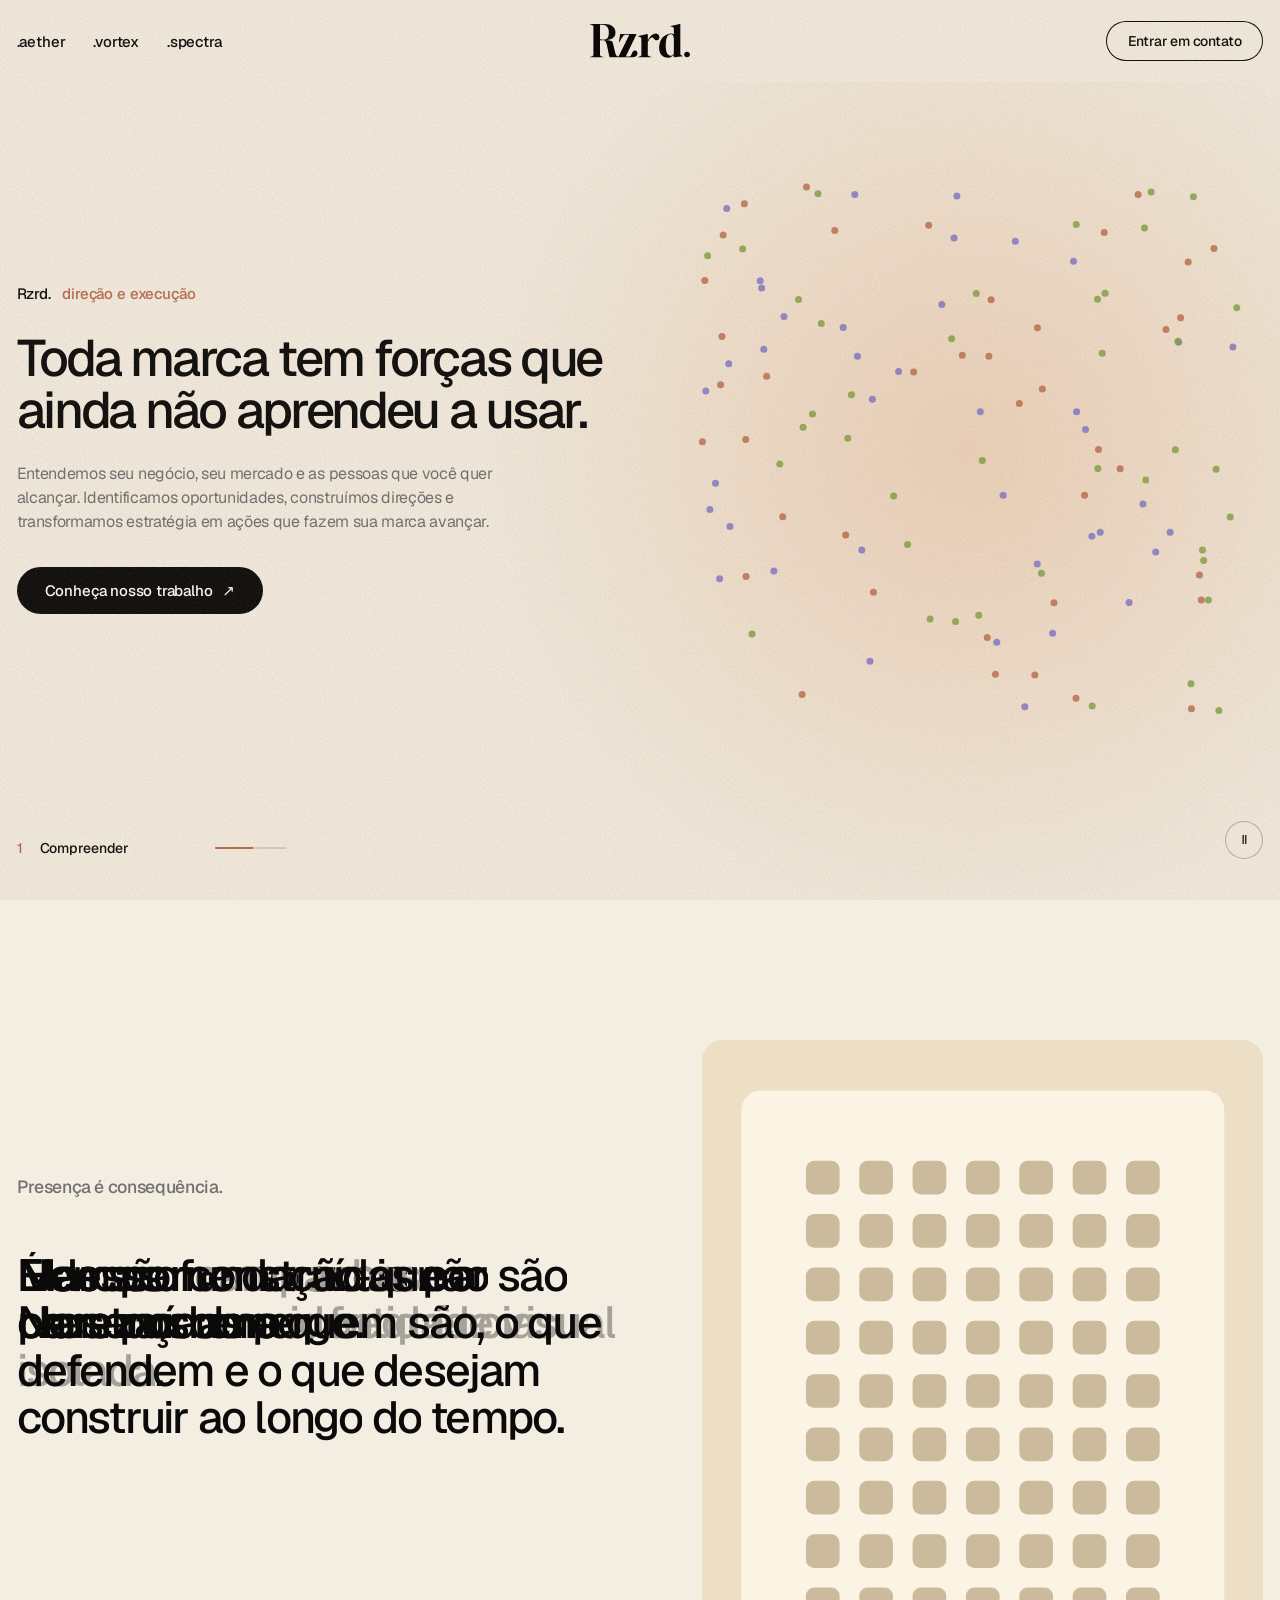
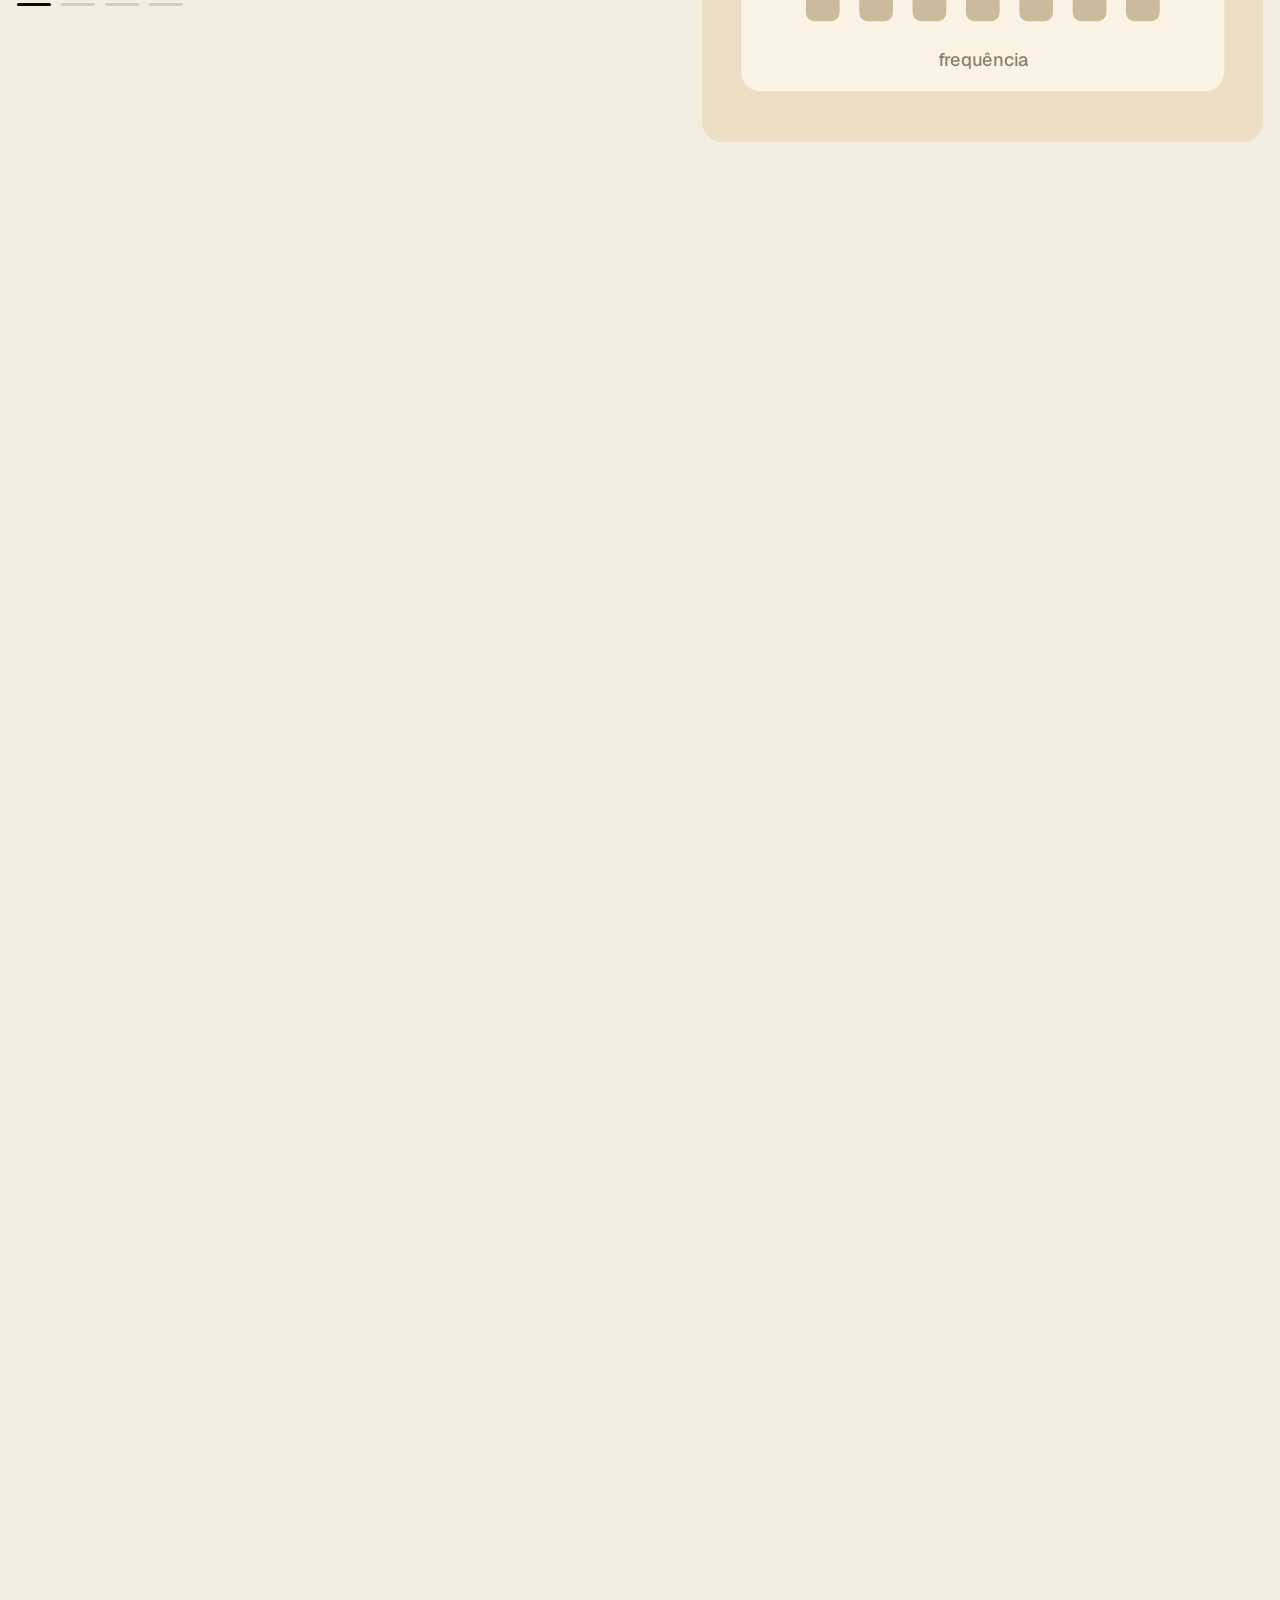
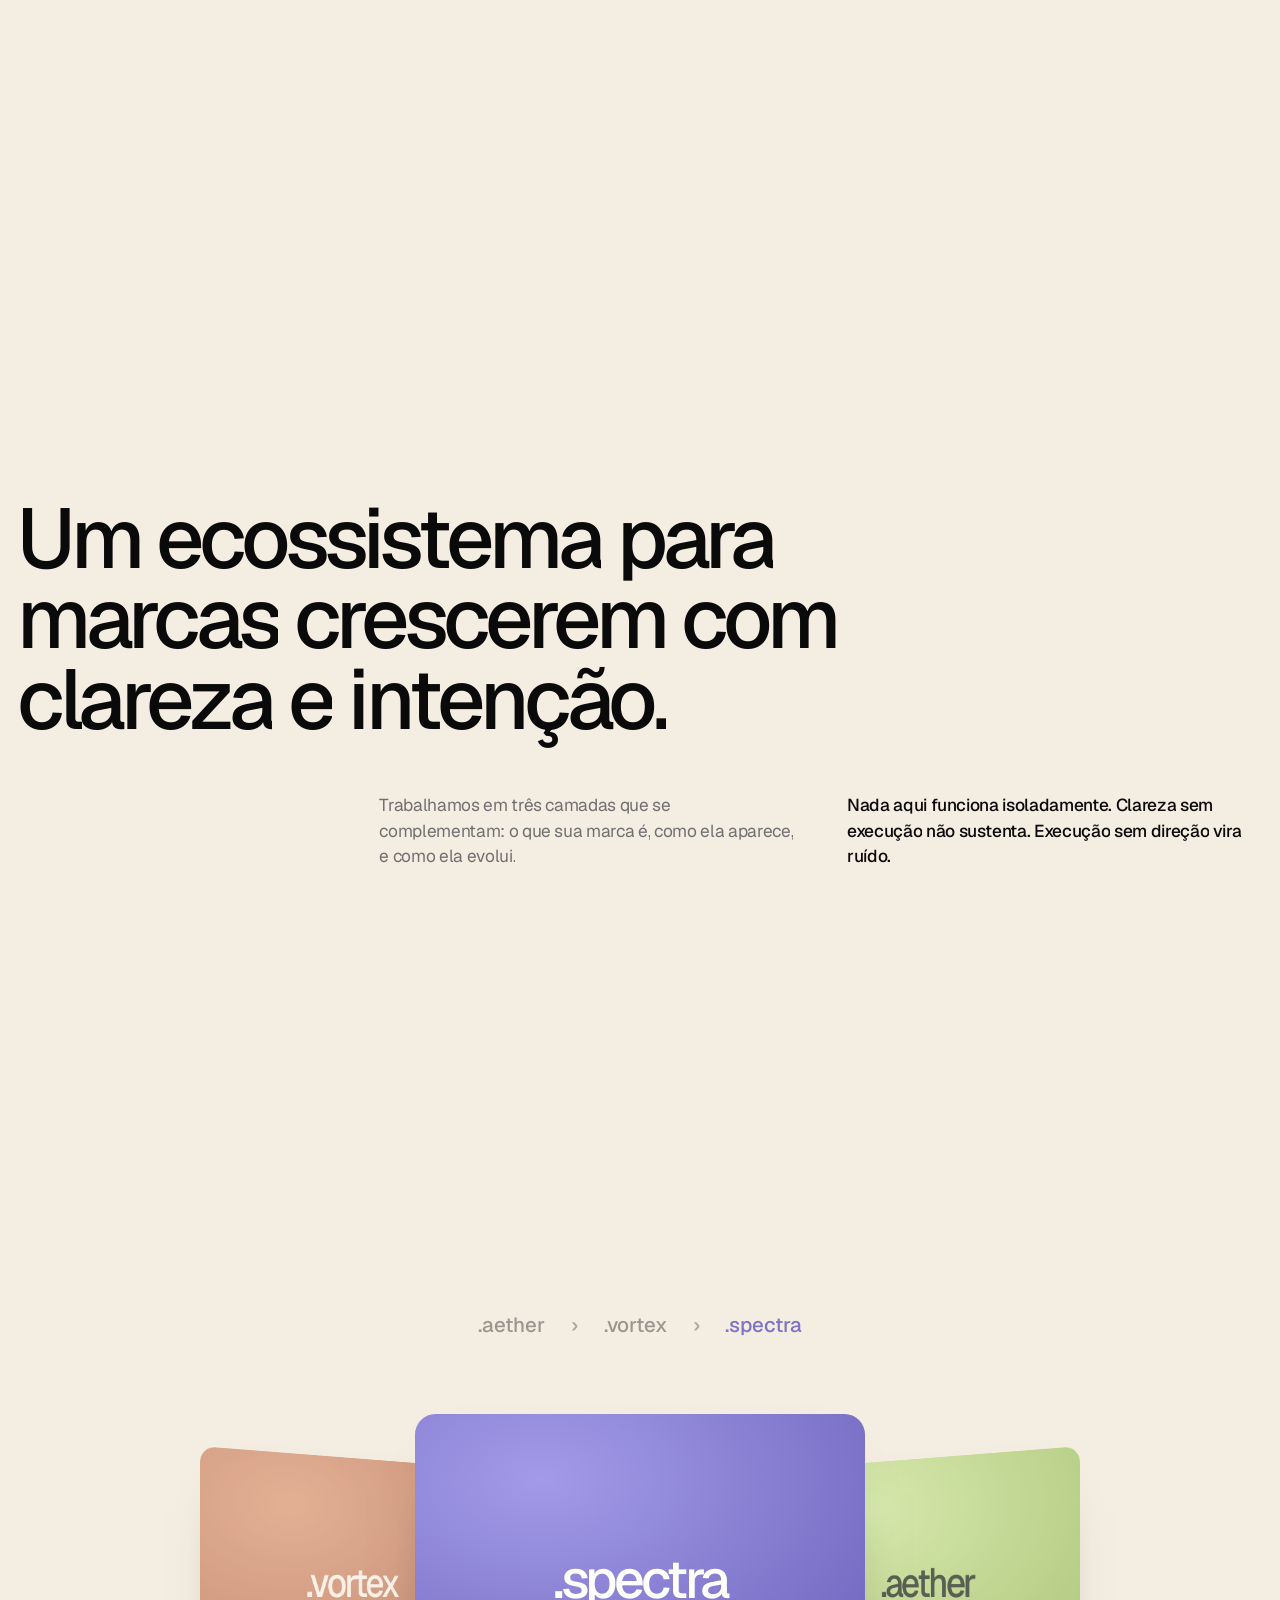
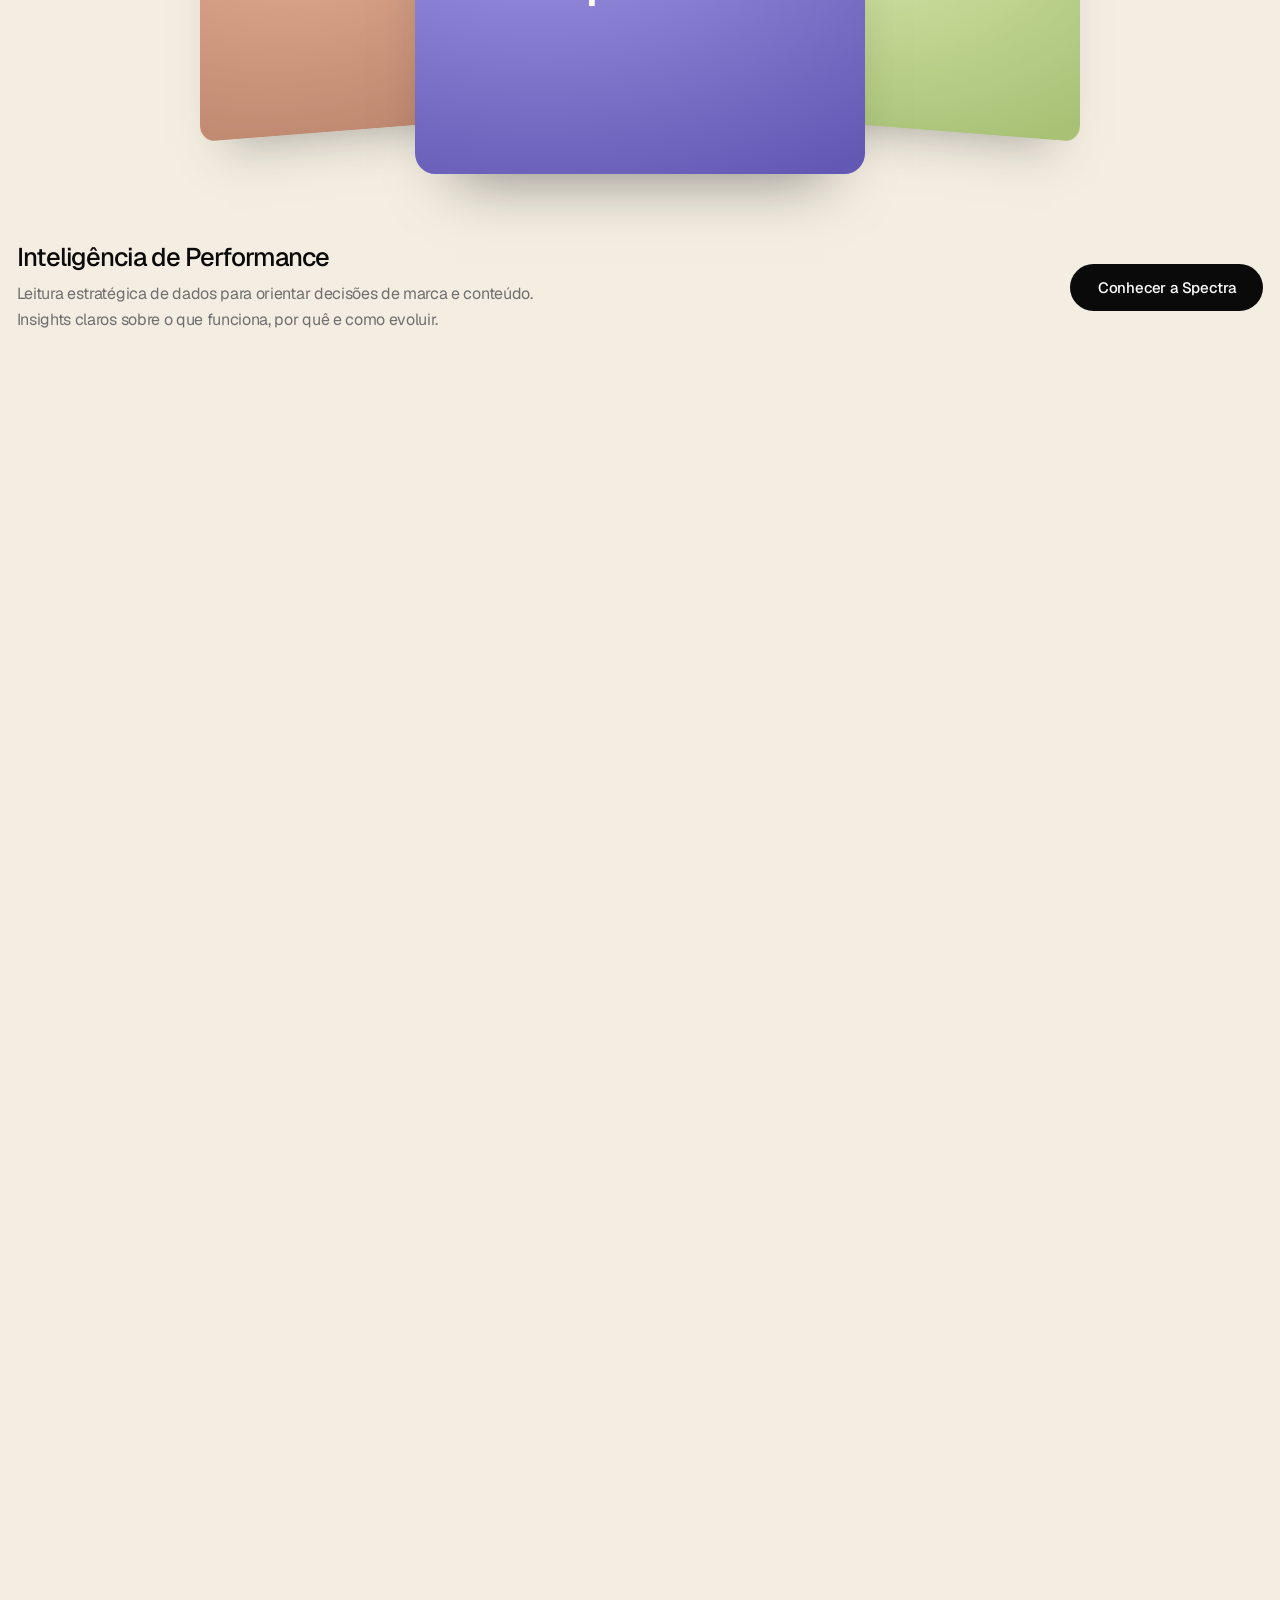
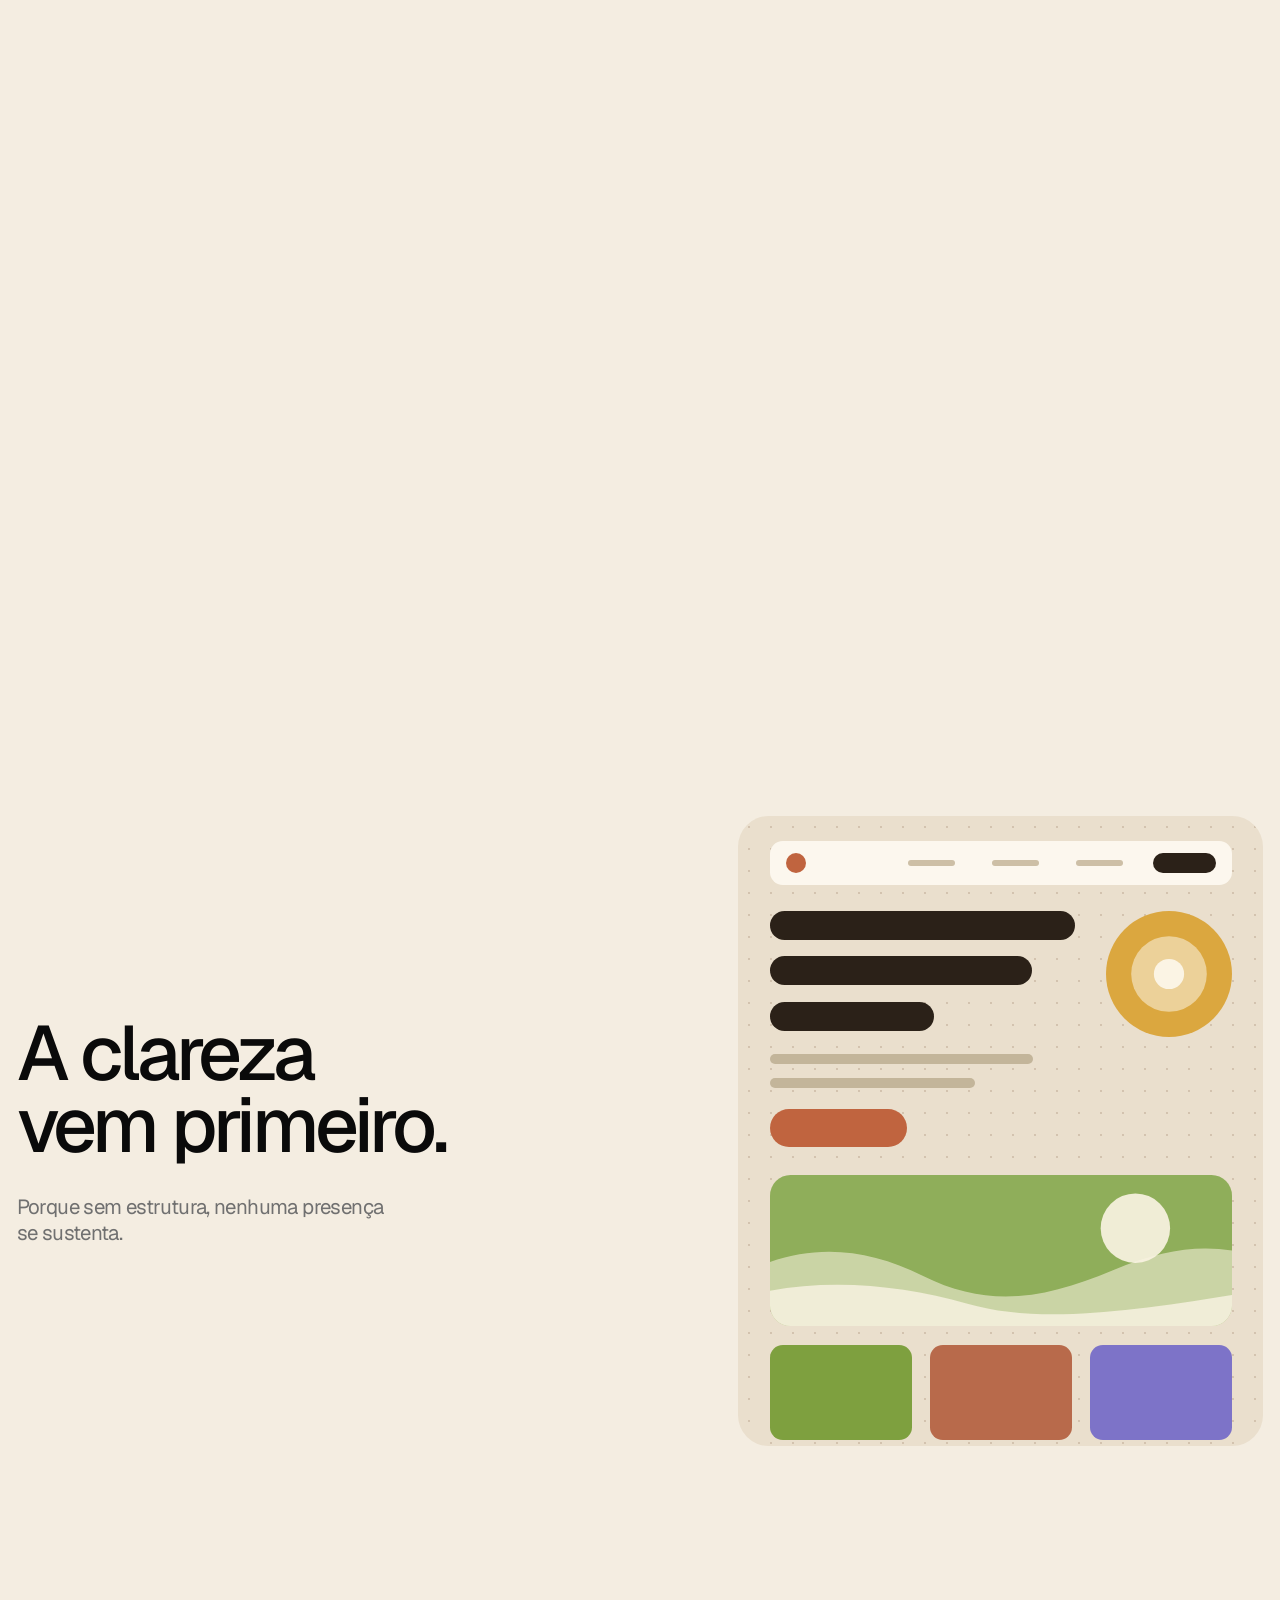
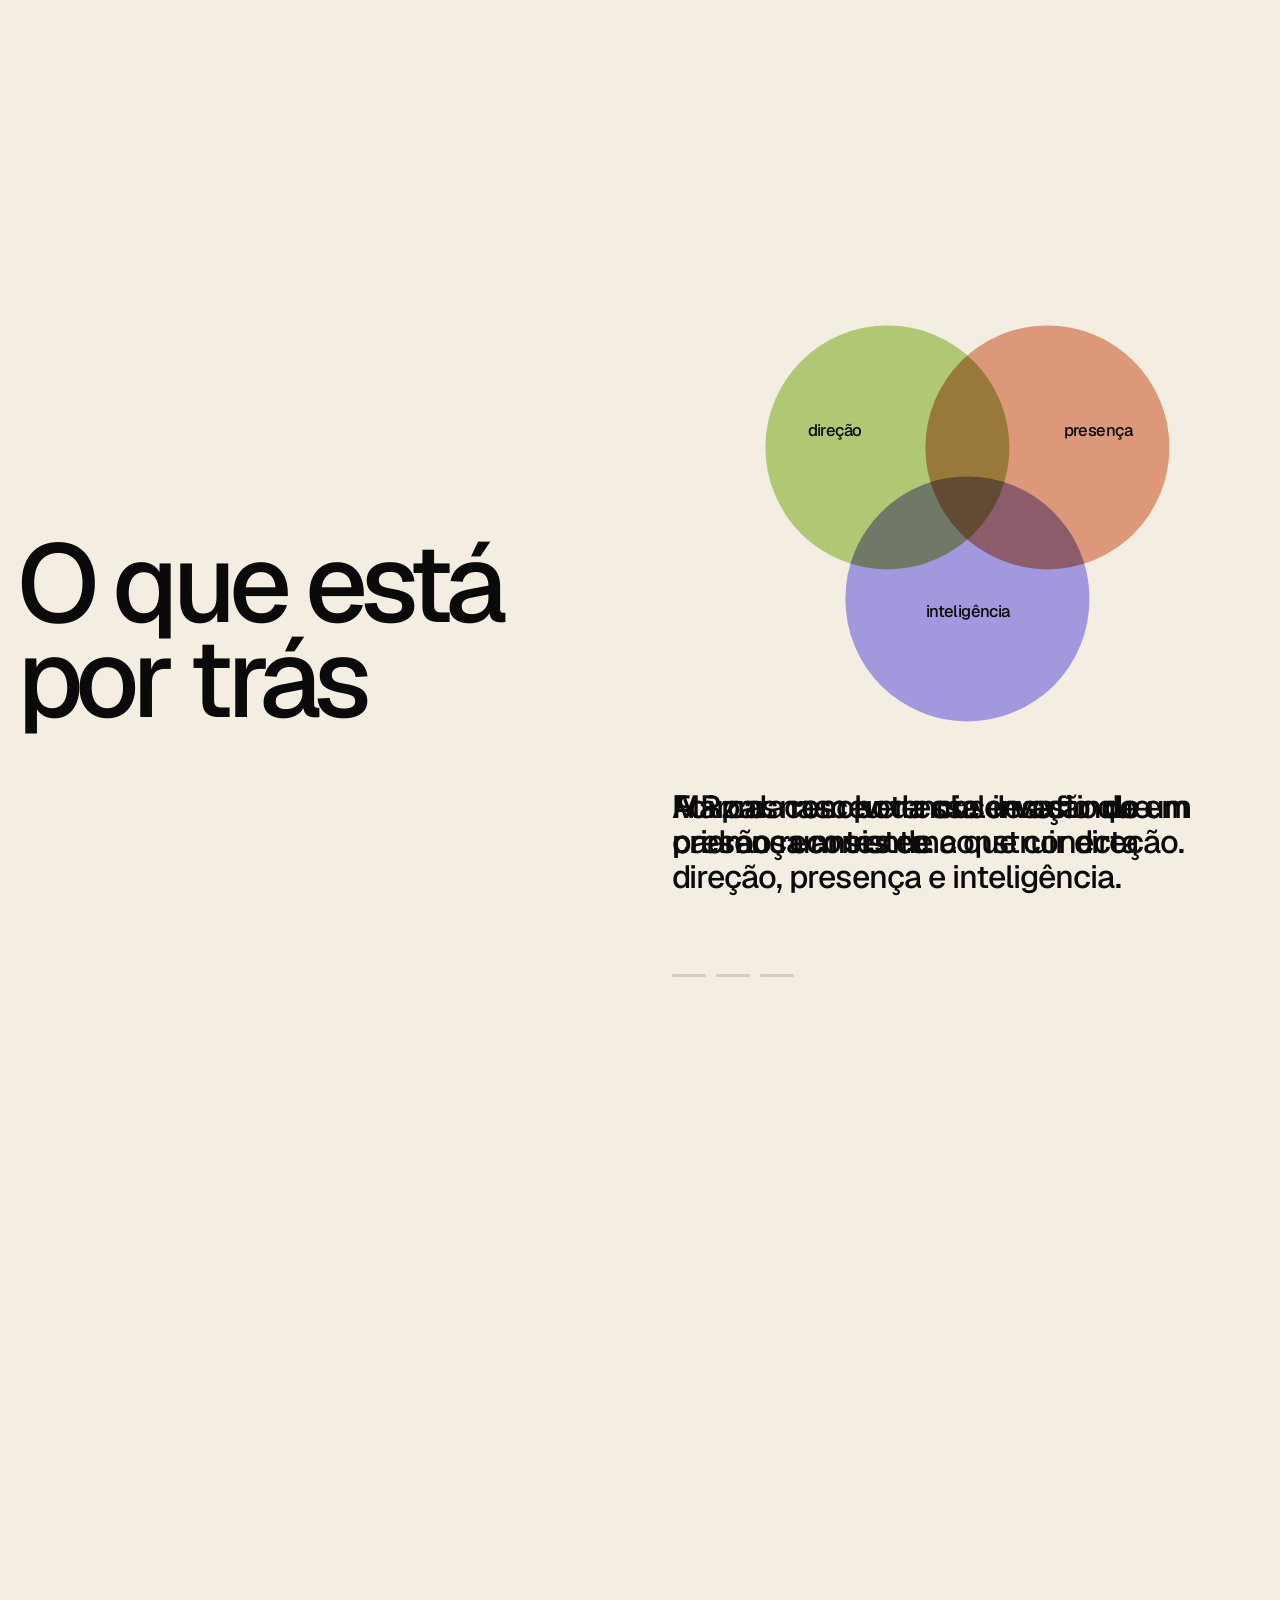
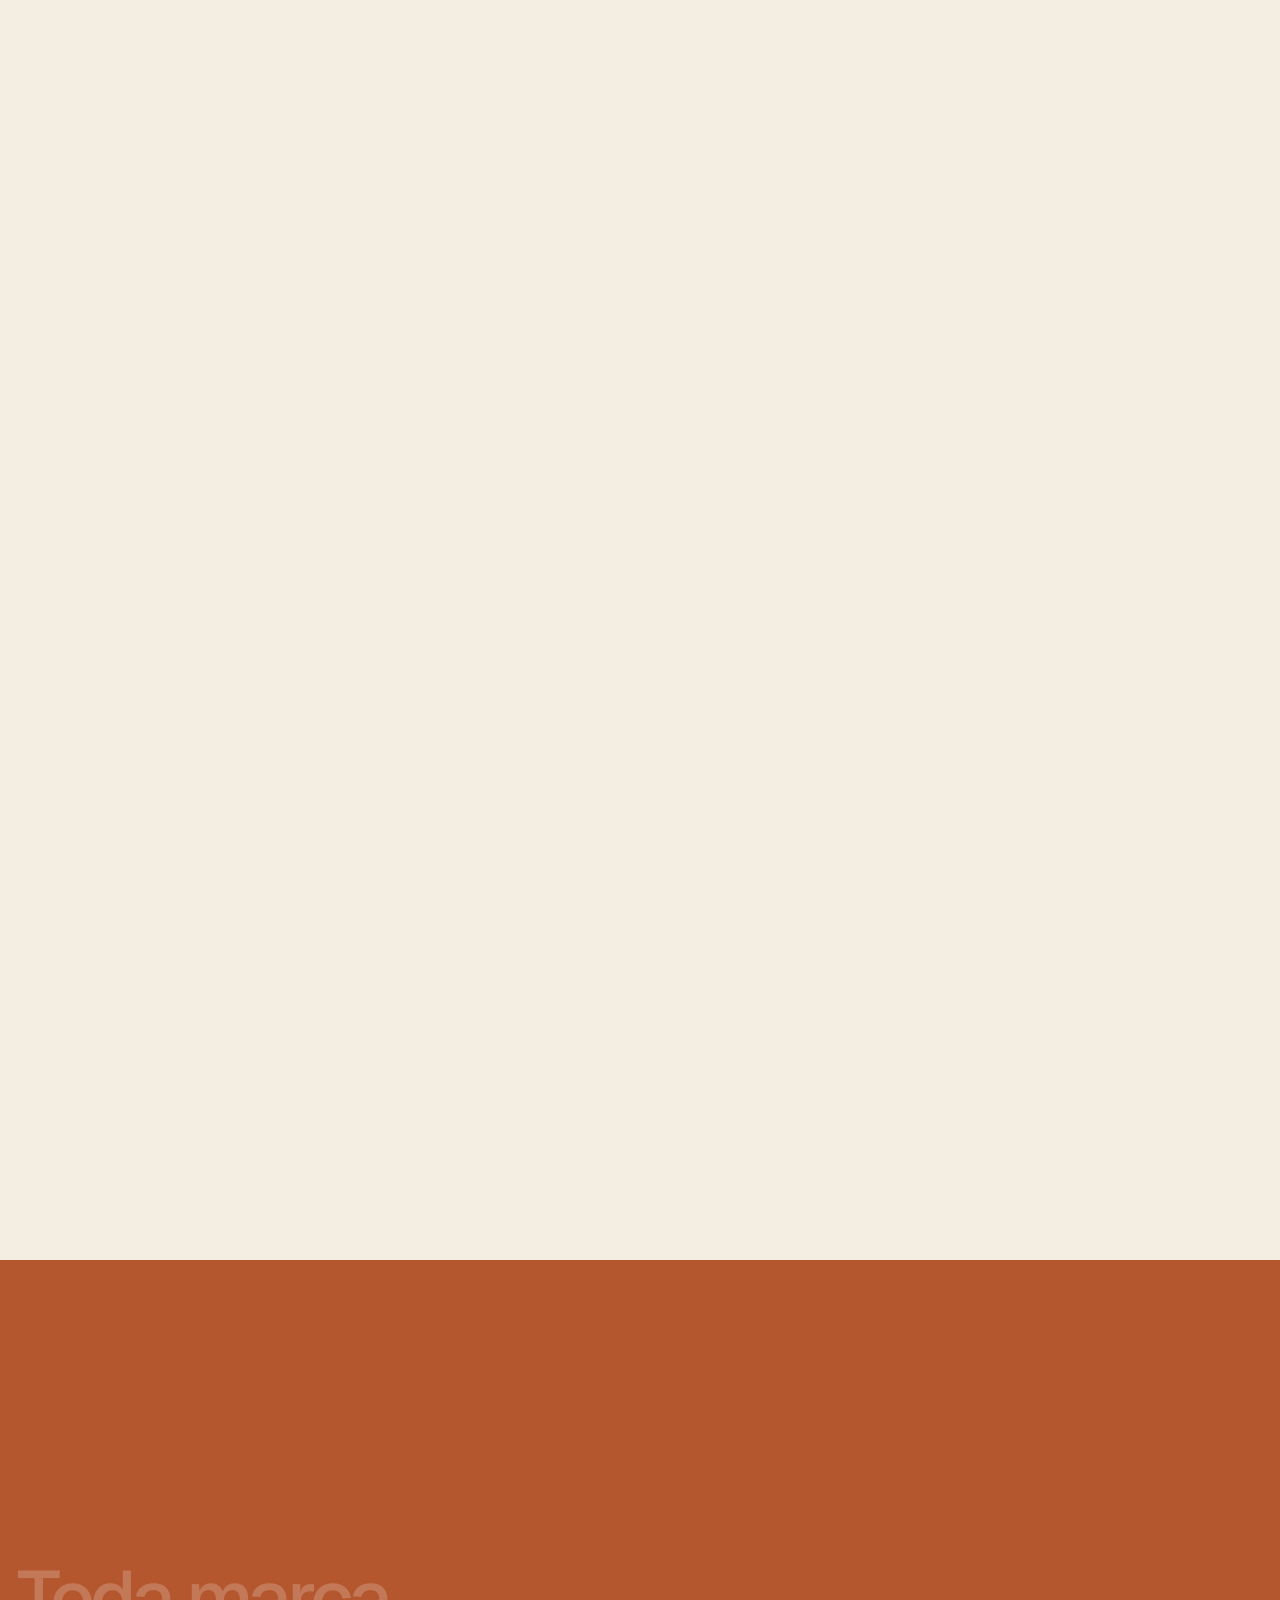
==== commit f7de8b46: "V28: clareza vira um site montando na rolagem; topo, cenas, setas, aneis e icones com motion novo Co" ====
--- a/index.html
+++ b/index.html
@@ -871,6 +871,98 @@
 .tvs.on .st{transform:none}
 .rz-art .rg2{transform-box:view-box;transform-origin:380px 450px;transform:scale(calc(.8 + var(--p,0)*.5));will-change:transform}
 .qk{box-shadow:none}
+
+/* ---------- V28: motion ---------- */
+/* revelação geral: sobe, desfoca e assenta com saída longa */
+html.js .rv{filter:blur(7px);transition:opacity 1.1s cubic-bezier(.16,1,.3,1),transform 1.2s cubic-bezier(.16,1,.3,1),filter 1s cubic-bezier(.16,1,.3,1);transition-delay:var(--d,0s)}
+html.js .rv.in{filter:none}
+
+/* topo: título por palavras */
+.hx h1{animation:none!important}
+.hx h1 .w{display:inline-block;overflow:hidden;vertical-align:top;padding:0 .04em .12em;margin:0 -.04em -.12em}
+.hx h1 .w i{display:inline-block;font-style:normal;transform:translateY(112%);animation:wup 1.25s cubic-bezier(.16,1,.3,1) both;animation-delay:calc(.15s + var(--i)*75ms)}
+@keyframes wup{from{transform:translateY(112%)}to{transform:none}}
+.hx-n.sw,.hx-nm.sw{animation:swp .9s cubic-bezier(.16,1,.3,1) both}
+@keyframes swp{from{opacity:0;transform:translateY(9px)}to{opacity:1;transform:none}}
+
+/* tese 1: quadradinhos entram em diagonal e acendem em onda */
+.tvs .sqw{opacity:0;transform:scale(.3);transform-box:fill-box;transform-origin:center;transition:opacity .7s cubic-bezier(.16,1,.3,1),transform 1s cubic-bezier(.16,1,.3,1);transition-delay:calc(var(--d) + .1s)}
+.tvs.on .sqw{opacity:1;transform:none}
+.tvs.on .sq{animation:sqw 4.2s cubic-bezier(.45,0,.2,1) infinite;animation-delay:calc(var(--d)*1.6 + 1.5s)}
+@keyframes sqw{0%,62%,100%{fill:#cbbb9c}22%{fill:#c0643f}}
+.tvs .lb,.tvs .bt{opacity:0;transition:opacity .9s cubic-bezier(.16,1,.3,1) .8s}
+.tvs.on .lb,.tvs.on .bt{opacity:1}
+
+/* tese 2: entram de lados diferentes e ficam à deriva */
+.tvs .en{opacity:0;transform:translate(var(--ex),var(--ey));transition:opacity .8s cubic-bezier(.16,1,.3,1),transform 1.5s cubic-bezier(.16,1,.3,1);transition-delay:calc(var(--k)*.18s + .12s)}
+.tvs.on .en{opacity:1;transform:none}
+.tvs .fl{transform-box:fill-box;transform-origin:center}
+.tvs.on .fl{animation:fl2 var(--fd,8s) cubic-bezier(.45,0,.55,1) infinite alternate;animation-delay:var(--fr,0s)}
+@keyframes fl2{from{transform:translate(0,0) rotate(-.6deg)}to{transform:translate(5px,-9px) rotate(.8deg)}}
+.tvs.on .mr{animation:march 2.6s linear infinite}
+@keyframes march{to{stroke-dashoffset:-26}}
+
+/* tese 3: camadas deslizam */
+.tvs .hb{transform:translateX(-26px) scaleX(.2);transform-origin:0 50%;opacity:0;transition:transform 1.3s cubic-bezier(.16,1,.3,1),opacity .7s cubic-bezier(.16,1,.3,1);transition-delay:calc(var(--k)*.16s + .12s)}
+.tvs.on .hb{transform:none;opacity:1}
+
+/* tese 4: a presença sobe e abre ondas */
+.tvs .sun{transform:translateY(64px) scale(.55);opacity:0;transform-box:fill-box;transform-origin:center;transition:transform 1.8s cubic-bezier(.16,1,.3,1) .55s,opacity 1s cubic-bezier(.16,1,.3,1) .55s}
+.tvs.on .sun{transform:none;opacity:1}
+.tvs .rp{transform-box:fill-box;transform-origin:center;opacity:0;transform:scale(.56)}
+.tvs.on .rp{animation:rip 5.4s cubic-bezier(.2,.6,.3,1) infinite;animation-delay:calc(1.8s + var(--k)*1.8s)}
+@keyframes rip{0%{transform:scale(.56);opacity:0}14%{opacity:.5}100%{transform:scale(1);opacity:0}}
+
+/* clareza: site montando na rolagem */
+.qc-board{container-type:size;background-color:var(--well);background-image:radial-gradient(rgba(120,84,54,.2) 1.3px,transparent 1.5px);background-size:22px 22px;border-radius:clamp(18px,2.4vw,36px);--c:0}
+.wf{--q:1;position:absolute;margin:0;border-radius:clamp(8px,1vw,14px);opacity:var(--q);will-change:transform,opacity;
+  transform:translate(calc((1 - var(--q))*var(--dx)*1cqw),calc((1 - var(--q))*var(--dy)*1cqw)) rotate(calc((1 - var(--q))*var(--r)*1deg)) scale(calc(.9 + .1*var(--q)))}
+.wf-nav{background:var(--card);display:flex;align-items:center;gap:4%;padding:0 3%}
+.wf-nav .nd{height:46%;aspect-ratio:1;border-radius:50%;background:color-mix(in srgb,#c0643f calc(var(--c)*100%),#cdbfa6)}
+.wf-nav span{display:flex;gap:7cqw;margin-left:auto;margin-right:3%}
+.wf-nav span i{display:block;width:9cqw;height:1.2cqw;border-radius:99px;background:#cdbfa6}
+.wf-nav u{display:block;width:12cqw;height:46%;border-radius:99px;background:#2b2118}
+.wf-hl{display:flex;flex-direction:column;justify-content:space-between}
+.wf-hl i{display:block;height:24%;border-radius:99px;background:#2b2118}
+.wf-sub{display:flex;flex-direction:column;justify-content:space-between;padding:1% 0}
+.wf-sub i{display:block;height:28%;border-radius:99px;background:#c3b59a}
+.wf-bt{border-radius:99px;background:color-mix(in srgb,#c0643f calc(var(--c)*100%),#cdbfa6)}
+.wf-img{overflow:hidden;background:color-mix(in srgb,#8fae5a calc(var(--c)*100%),#d6caaf);border-radius:clamp(12px,1.6vw,24px)}
+.wf-img svg{display:block;width:100%;height:100%}
+.wf-mk{aspect-ratio:1;color:color-mix(in srgb,#dba73f calc(var(--c)*100%),#cdbfa6)}
+.wf-mk svg{display:block;width:100%;height:100%}
+.wf-cd{display:flex;flex-direction:column;justify-content:flex-end;gap:9%;padding:9% 10%}
+.wf-cd i{display:block;height:11%;border-radius:99px;background:rgba(251,244,228,.8)}
+.wf-cd i+i{width:60%}
+.wf-cd.c1{background:color-mix(in srgb,#7ea03f calc(var(--c)*100%),#d6caaf)}
+.wf-cd.c2{background:color-mix(in srgb,#B86A4B calc(var(--c)*100%),#d6caaf)}
+.wf-cd.c3{background:color-mix(in srgb,#7D73C8 calc(var(--c)*100%),#d6caaf)}
+
+/* por trás: sem balanço; setas se desenham */
+.px-v.on .pa{animation:none!important}
+.par path{stroke-dasharray:1;stroke-dashoffset:1}
+.px-v.on .par .pl{animation:draw 1.5s cubic-bezier(.16,1,.3,1) .9s forwards}
+.px-v.on .par .ph{animation:draw .5s cubic-bezier(.16,1,.3,1) 2s forwards}
+.px-v:not(.on) .par path{animation:none;stroke-dashoffset:1}
+@keyframes draw{to{stroke-dashoffset:0}}
+
+/* respiro: ondas do centro */
+.rz-art .rg2{transform:scale(calc(.85 + var(--p,0)*.3))}
+.rz-art .rr{transform-box:fill-box;transform-origin:center;opacity:0;animation:sonar 12s cubic-bezier(.2,.5,.3,1) infinite;animation-delay:calc(var(--k)*-1.72s)}
+@keyframes sonar{0%{transform:scale(.04);opacity:0}8%{opacity:1}100%{transform:scale(1);opacity:0}}
+.rz-art .rc{transform-box:fill-box;transform-origin:center;animation:rcb 4.6s cubic-bezier(.45,0,.55,1) infinite alternate}
+@keyframes rcb{from{transform:scale(.85)}to{transform:scale(1.2)}}
+
+/* ícones: contorno se desenha */
+.bi{opacity:0;transform:translateY(10px) scale(.86);transition:opacity .9s cubic-bezier(.16,1,.3,1) .25s,transform 1.1s cubic-bezier(.16,1,.3,1) .25s}
+.in .bi{opacity:1;transform:none}
+.bi path,.bi circle,.bi rect{stroke-dasharray:1;stroke-dashoffset:1}
+.in .bi path,.in .bi circle,.in .bi rect{animation:draw 1.3s cubic-bezier(.16,1,.3,1) .45s forwards}
+@media(prefers-reduced-motion:reduce){
+  .hx h1 .w i{animation:none;transform:none}
+  .rz-art .rr{animation:none;opacity:.2;transform:none}
+  .bi path,.bi circle,.bi rect{stroke-dashoffset:0}
+}
 </style>
 <noscript><style>.hd.hid{transform:none;opacity:1;pointer-events:auto}</style></noscript>
 </head>
@@ -904,7 +996,7 @@
   <canvas id="hxc" aria-hidden="true"></canvas>
   <div class="hx-txt">
     <p class="hx-br">Rzrd. <span>direção e execução</span></p>
-    <h1>Toda marca tem forças que ainda não aprendeu a usar.</h1>
+    <h1 aria-label="Toda marca tem forças que ainda não aprendeu a usar."><span class="w"><i style="--i:0">Toda</i></span> <span class="w"><i style="--i:1">marca</i></span> <span class="w"><i style="--i:2">tem</i></span> <span class="w"><i style="--i:3">forças</i></span> <span class="w"><i style="--i:4">que</i></span> <span class="w"><i style="--i:5">ainda</i></span> <span class="w"><i style="--i:6">não</i></span> <span class="w"><i style="--i:7">aprendeu</i></span> <span class="w"><i style="--i:8">a</i></span> <span class="w"><i style="--i:9">usar.</i></span></h1>
     <p class="hx-sub">Entendemos seu negócio, seu mercado e as pessoas que você quer alcançar. Identificamos oportunidades, construímos direções e transformamos estratégia em ações que fazem sua marca avançar.</p>
     <a class="btn" href="#sistema">Conheça nosso trabalho <span aria-hidden="true">↗</span></a>
   </div>
@@ -927,10 +1019,10 @@
         <div class="tz-dots" aria-hidden="true"><i class="on"></i><i></i><i></i><i></i></div>
       </div>
       <div class="tz-vis" aria-hidden="true">
-        <svg class="tvs on" viewBox="0 0 400 500" preserveAspectRatio="xMidYMid slice" aria-hidden="true" focusable="false"><rect width="400" height="500" fill="#ecdfc6"/><rect x="28" y="36" width="344" height="428" rx="14" fill="#fbf4e4"/><g class="st" style="--k:0.0"><rect x="74" y="86" width="24" height="24" rx="6" fill="#cbbb9c"/></g><g class="st" style="--k:0.4"><rect x="112" y="86" width="24" height="24" rx="6" fill="#cbbb9c"/></g><g class="st" style="--k:0.8"><rect x="150" y="86" width="24" height="24" rx="6" fill="#cbbb9c"/></g><g class="st" style="--k:1.2"><rect x="188" y="86" width="24" height="24" rx="6" fill="#cbbb9c"/></g><g class="st" style="--k:1.5"><rect x="226" y="86" width="24" height="24" rx="6" fill="#cbbb9c"/></g><g class="st" style="--k:1.9"><rect x="264" y="86" width="24" height="24" rx="6" fill="#cbbb9c"/></g><g class="st" style="--k:2.3"><rect x="302" y="86" width="24" height="24" rx="6" fill="#cbbb9c"/></g><g class="st" style="--k:2.7"><rect x="74" y="124" width="24" height="24" rx="6" fill="#cbbb9c"/></g><g class="st" style="--k:3.1"><rect x="112" y="124" width="24" height="24" rx="6" fill="#cbbb9c"/></g><g class="st" style="--k:3.5"><rect x="150" y="124" width="24" height="24" rx="6" fill="#cbbb9c"/></g><g class="st" style="--k:3.8"><rect x="188" y="124" width="24" height="24" rx="6" fill="#cbbb9c"/></g><g class="st" style="--k:4.2"><rect x="226" y="124" width="24" height="24" rx="6" fill="#cbbb9c"/></g><g class="st" style="--k:4.6"><rect x="264" y="124" width="24" height="24" rx="6" fill="#cbbb9c"/></g><g class="st" style="--k:5.0"><rect x="302" y="124" width="24" height="24" rx="6" fill="#cbbb9c"/></g><g class="st" style="--k:5.4"><rect x="74" y="162" width="24" height="24" rx="6" fill="#cbbb9c"/></g><g class="st" style="--k:5.8"><rect x="112" y="162" width="24" height="24" rx="6" fill="#cbbb9c"/></g><g class="st" style="--k:6.2"><rect x="150" y="162" width="24" height="24" rx="6" fill="#cbbb9c"/></g><g class="st" style="--k:6.5"><rect x="188" y="162" width="24" height="24" rx="6" fill="#cbbb9c"/></g><g class="st" style="--k:6.9"><rect x="226" y="162" width="24" height="24" rx="6" fill="#cbbb9c"/></g><g class="st" style="--k:7.3"><rect x="264" y="162" width="24" height="24" rx="6" fill="#cbbb9c"/></g><g class="st" style="--k:7.7"><rect x="302" y="162" width="24" height="24" rx="6" fill="#cbbb9c"/></g><g class="st" style="--k:8.1"><rect x="74" y="200" width="24" height="24" rx="6" fill="#cbbb9c"/></g><g class="st" style="--k:8.5"><rect x="112" y="200" width="24" height="24" rx="6" fill="#cbbb9c"/></g><g class="st" style="--k:8.8"><rect x="150" y="200" width="24" height="24" rx="6" fill="#cbbb9c"/></g><g class="st" style="--k:9.2"><rect x="188" y="200" width="24" height="24" rx="6" fill="#cbbb9c"/></g><g class="st" style="--k:9.6"><rect x="226" y="200" width="24" height="24" rx="6" fill="#cbbb9c"/></g><g class="st" style="--k:10.0"><rect x="264" y="200" width="24" height="24" rx="6" fill="#cbbb9c"/></g><g class="st" style="--k:10.4"><rect x="302" y="200" width="24" height="24" rx="6" fill="#cbbb9c"/></g><g class="st" style="--k:10.8"><rect x="74" y="238" width="24" height="24" rx="6" fill="#cbbb9c"/></g><g class="st" style="--k:11.2"><rect x="112" y="238" width="24" height="24" rx="6" fill="#cbbb9c"/></g><g class="st" style="--k:11.5"><rect x="150" y="238" width="24" height="24" rx="6" fill="#cbbb9c"/></g><g class="st" style="--k:11.9"><rect x="188" y="238" width="24" height="24" rx="6" fill="#cbbb9c"/></g><g class="st" style="--k:12.3"><rect x="226" y="238" width="24" height="24" rx="6" fill="#cbbb9c"/></g><g class="st" style="--k:12.7"><rect x="264" y="238" width="24" height="24" rx="6" fill="#cbbb9c"/></g><g class="st" style="--k:13.1"><rect x="302" y="238" width="24" height="24" rx="6" fill="#cbbb9c"/></g><g class="st" style="--k:13.5"><rect x="74" y="276" width="24" height="24" rx="6" fill="#cbbb9c"/></g><g class="st" style="--k:13.8"><rect x="112" y="276" width="24" height="24" rx="6" fill="#cbbb9c"/></g><g class="st" style="--k:14.2"><rect x="150" y="276" width="24" height="24" rx="6" fill="#cbbb9c"/></g><g class="st" style="--k:14.6"><rect x="188" y="276" width="24" height="24" rx="6" fill="#cbbb9c"/></g><g class="st" style="--k:15.0"><rect x="226" y="276" width="24" height="24" rx="6" fill="#cbbb9c"/></g><g class="st" style="--k:15.4"><rect x="264" y="276" width="24" height="24" rx="6" fill="#cbbb9c"/></g><g class="st" style="--k:15.8"><rect x="302" y="276" width="24" height="24" rx="6" fill="#cbbb9c"/></g><g class="st" style="--k:16.2"><rect x="74" y="314" width="24" height="24" rx="6" fill="#cbbb9c"/></g><g class="st" style="--k:16.5"><rect x="112" y="314" width="24" height="24" rx="6" fill="#cbbb9c"/></g><g class="st" style="--k:16.9"><rect x="150" y="314" width="24" height="24" rx="6" fill="#cbbb9c"/></g><g class="st" style="--k:17.3"><rect x="188" y="314" width="24" height="24" rx="6" fill="#cbbb9c"/></g><g class="st" style="--k:17.7"><rect x="226" y="314" width="24" height="24" rx="6" fill="#cbbb9c"/></g><g class="st" style="--k:18.1"><rect x="264" y="314" width="24" height="24" rx="6" fill="#cbbb9c"/></g><g class="st" style="--k:18.5"><rect x="302" y="314" width="24" height="24" rx="6" fill="#cbbb9c"/></g><g class="st" style="--k:18.8"><rect x="74" y="352" width="24" height="24" rx="6" fill="#cbbb9c"/></g><g class="st" style="--k:19.2"><rect x="112" y="352" width="24" height="24" rx="6" fill="#cbbb9c"/></g><g class="st" style="--k:19.6"><rect x="150" y="352" width="24" height="24" rx="6" fill="#cbbb9c"/></g><g class="st" style="--k:20.0"><rect x="188" y="352" width="24" height="24" rx="6" fill="#cbbb9c"/></g><g class="st" style="--k:20.4"><rect x="226" y="352" width="24" height="24" rx="6" fill="#cbbb9c"/></g><g class="st" style="--k:20.8"><rect x="264" y="352" width="24" height="24" rx="6" fill="#cbbb9c"/></g><g class="st" style="--k:21.2"><rect x="302" y="352" width="24" height="24" rx="6" fill="#cbbb9c"/></g><g class="st" style="--k:21.5"><rect x="74" y="390" width="24" height="24" rx="6" fill="#cbbb9c"/></g><g class="st" style="--k:21.9"><rect x="112" y="390" width="24" height="24" rx="6" fill="#cbbb9c"/></g><g class="st" style="--k:22.3"><rect x="150" y="390" width="24" height="24" rx="6" fill="#cbbb9c"/></g><g class="st" style="--k:22.7"><rect x="188" y="390" width="24" height="24" rx="6" fill="#cbbb9c"/></g><g class="st" style="--k:23.1"><rect x="226" y="390" width="24" height="24" rx="6" fill="#cbbb9c"/></g><g class="st" style="--k:23.5"><rect x="264" y="390" width="24" height="24" rx="6" fill="#cbbb9c"/></g><g class="st" style="--k:23.8"><rect x="302" y="390" width="24" height="24" rx="6" fill="#cbbb9c"/></g><text x="200" y="446" text-anchor="middle" font-size="13" fill="#8d7f6a" font-family="Geist,system-ui,sans-serif" font-weight="500">frequência</text></svg>
-        <svg class="tvs" viewBox="0 0 400 500" preserveAspectRatio="xMidYMid slice" aria-hidden="true" focusable="false"><rect width="400" height="500" fill="#ecdfc6"/><rect x="28" y="36" width="344" height="428" rx="14" fill="#fbf4e4"/><g class="st" style="--k:1"><rect x="62" y="96" width="150" height="92" rx="12" fill="#c0643f"/><text x="137" y="148" text-anchor="middle" font-size="16" fill="#fbf4e4" font-family="Geist,system-ui,sans-serif" font-weight="500">campanhas</text></g><g class="st" style="--k:5"><circle cx="270" cy="236" r="58" fill="#dba73f"/><text x="270" y="232" text-anchor="middle" font-size="15" fill="#2b2118" font-family="Geist,system-ui,sans-serif" font-weight="500">identidade</text><text x="270" y="251" text-anchor="middle" font-size="15" fill="#2b2118" font-family="Geist,system-ui,sans-serif" font-weight="500">visual</text></g><g class="st" style="--k:9"><rect x="62" y="346" width="276" height="62" rx="10" fill="none" stroke="#b9a98a" stroke-width="1.6" stroke-dasharray="6 7"/></g></svg>
-        <svg class="tvs" viewBox="0 0 400 500" preserveAspectRatio="xMidYMid slice" aria-hidden="true" focusable="false"><rect width="400" height="500" fill="#ecdfc6"/><rect x="28" y="36" width="344" height="428" rx="14" fill="#fbf4e4"/><g class="hb" style="--k:0"><rect x="56" y="112" width="288" height="72" rx="12" fill="#cdd9ae"/><text x="78" y="154" font-size="18" fill="#2b2118" font-family="Geist,system-ui,sans-serif" font-weight="500">quem são</text></g><g class="hb" style="--k:1"><rect x="56" y="204" width="288" height="72" rx="12" fill="#efcdb3"/><text x="78" y="246" font-size="18" fill="#2b2118" font-family="Geist,system-ui,sans-serif" font-weight="500">o que defendem</text></g><g class="hb" style="--k:2"><rect x="56" y="296" width="288" height="72" rx="12" fill="#d3cef2"/><text x="78" y="338" font-size="18" fill="#2b2118" font-family="Geist,system-ui,sans-serif" font-weight="500">o que desejam construir</text></g></svg>
-        <svg class="tvs" viewBox="0 0 400 500" preserveAspectRatio="xMidYMid slice" aria-hidden="true" focusable="false"><rect width="400" height="500" fill="#ecdfc6"/><rect x="28" y="36" width="344" height="428" rx="14" fill="#fbf4e4"/><g class="hb" style="--k:0"><rect x="56" y="334" width="288" height="26" rx="8" fill="#cdd9ae"/></g><g class="hb" style="--k:1"><rect x="56" y="368" width="288" height="26" rx="8" fill="#efcdb3"/></g><g class="hb" style="--k:2"><rect x="56" y="402" width="288" height="26" rx="8" fill="#d3cef2"/></g><g class="sun"><circle cx="200" cy="188" r="124" fill="none" stroke="#c0643f" stroke-opacity=".16" stroke-width="1.4"/><circle cx="200" cy="188" r="98" fill="none" stroke="#c0643f" stroke-opacity=".3" stroke-width="1.4"/><circle cx="200" cy="188" r="70" fill="#c0643f"/><text x="200" y="195" text-anchor="middle" font-size="20" fill="#fbf4e4" font-family="Geist,system-ui,sans-serif" font-weight="500">presença</text></g></svg>
+        <svg class="tvs on" viewBox="0 0 400 500" preserveAspectRatio="xMidYMid slice" aria-hidden="true" focusable="false"><rect width="400" height="500" fill="#ecdfc6"/><rect x="28" y="36" width="344" height="428" rx="14" fill="#fbf4e4"/><g class="sqw" style="--d:0.00s"><rect class="sq" x="74" y="86" width="24" height="24" rx="6" fill="#cbbb9c"/></g><g class="sqw" style="--d:0.07s"><rect class="sq" x="112" y="86" width="24" height="24" rx="6" fill="#cbbb9c"/></g><g class="sqw" style="--d:0.14s"><rect class="sq" x="150" y="86" width="24" height="24" rx="6" fill="#cbbb9c"/></g><g class="sqw" style="--d:0.21s"><rect class="sq" x="188" y="86" width="24" height="24" rx="6" fill="#cbbb9c"/></g><g class="sqw" style="--d:0.28s"><rect class="sq" x="226" y="86" width="24" height="24" rx="6" fill="#cbbb9c"/></g><g class="sqw" style="--d:0.35s"><rect class="sq" x="264" y="86" width="24" height="24" rx="6" fill="#cbbb9c"/></g><g class="sqw" style="--d:0.42s"><rect class="sq" x="302" y="86" width="24" height="24" rx="6" fill="#cbbb9c"/></g><g class="sqw" style="--d:0.07s"><rect class="sq" x="74" y="124" width="24" height="24" rx="6" fill="#cbbb9c"/></g><g class="sqw" style="--d:0.14s"><rect class="sq" x="112" y="124" width="24" height="24" rx="6" fill="#cbbb9c"/></g><g class="sqw" style="--d:0.21s"><rect class="sq" x="150" y="124" width="24" height="24" rx="6" fill="#cbbb9c"/></g><g class="sqw" style="--d:0.28s"><rect class="sq" x="188" y="124" width="24" height="24" rx="6" fill="#cbbb9c"/></g><g class="sqw" style="--d:0.35s"><rect class="sq" x="226" y="124" width="24" height="24" rx="6" fill="#cbbb9c"/></g><g class="sqw" style="--d:0.42s"><rect class="sq" x="264" y="124" width="24" height="24" rx="6" fill="#cbbb9c"/></g><g class="sqw" style="--d:0.49s"><rect class="sq" x="302" y="124" width="24" height="24" rx="6" fill="#cbbb9c"/></g><g class="sqw" style="--d:0.14s"><rect class="sq" x="74" y="162" width="24" height="24" rx="6" fill="#cbbb9c"/></g><g class="sqw" style="--d:0.21s"><rect class="sq" x="112" y="162" width="24" height="24" rx="6" fill="#cbbb9c"/></g><g class="sqw" style="--d:0.28s"><rect class="sq" x="150" y="162" width="24" height="24" rx="6" fill="#cbbb9c"/></g><g class="sqw" style="--d:0.35s"><rect class="sq" x="188" y="162" width="24" height="24" rx="6" fill="#cbbb9c"/></g><g class="sqw" style="--d:0.42s"><rect class="sq" x="226" y="162" width="24" height="24" rx="6" fill="#cbbb9c"/></g><g class="sqw" style="--d:0.49s"><rect class="sq" x="264" y="162" width="24" height="24" rx="6" fill="#cbbb9c"/></g><g class="sqw" style="--d:0.56s"><rect class="sq" x="302" y="162" width="24" height="24" rx="6" fill="#cbbb9c"/></g><g class="sqw" style="--d:0.21s"><rect class="sq" x="74" y="200" width="24" height="24" rx="6" fill="#cbbb9c"/></g><g class="sqw" style="--d:0.28s"><rect class="sq" x="112" y="200" width="24" height="24" rx="6" fill="#cbbb9c"/></g><g class="sqw" style="--d:0.35s"><rect class="sq" x="150" y="200" width="24" height="24" rx="6" fill="#cbbb9c"/></g><g class="sqw" style="--d:0.42s"><rect class="sq" x="188" y="200" width="24" height="24" rx="6" fill="#cbbb9c"/></g><g class="sqw" style="--d:0.49s"><rect class="sq" x="226" y="200" width="24" height="24" rx="6" fill="#cbbb9c"/></g><g class="sqw" style="--d:0.56s"><rect class="sq" x="264" y="200" width="24" height="24" rx="6" fill="#cbbb9c"/></g><g class="sqw" style="--d:0.63s"><rect class="sq" x="302" y="200" width="24" height="24" rx="6" fill="#cbbb9c"/></g><g class="sqw" style="--d:0.28s"><rect class="sq" x="74" y="238" width="24" height="24" rx="6" fill="#cbbb9c"/></g><g class="sqw" style="--d:0.35s"><rect class="sq" x="112" y="238" width="24" height="24" rx="6" fill="#cbbb9c"/></g><g class="sqw" style="--d:0.42s"><rect class="sq" x="150" y="238" width="24" height="24" rx="6" fill="#cbbb9c"/></g><g class="sqw" style="--d:0.49s"><rect class="sq" x="188" y="238" width="24" height="24" rx="6" fill="#cbbb9c"/></g><g class="sqw" style="--d:0.56s"><rect class="sq" x="226" y="238" width="24" height="24" rx="6" fill="#cbbb9c"/></g><g class="sqw" style="--d:0.63s"><rect class="sq" x="264" y="238" width="24" height="24" rx="6" fill="#cbbb9c"/></g><g class="sqw" style="--d:0.70s"><rect class="sq" x="302" y="238" width="24" height="24" rx="6" fill="#cbbb9c"/></g><g class="sqw" style="--d:0.35s"><rect class="sq" x="74" y="276" width="24" height="24" rx="6" fill="#cbbb9c"/></g><g class="sqw" style="--d:0.42s"><rect class="sq" x="112" y="276" width="24" height="24" rx="6" fill="#cbbb9c"/></g><g class="sqw" style="--d:0.49s"><rect class="sq" x="150" y="276" width="24" height="24" rx="6" fill="#cbbb9c"/></g><g class="sqw" style="--d:0.56s"><rect class="sq" x="188" y="276" width="24" height="24" rx="6" fill="#cbbb9c"/></g><g class="sqw" style="--d:0.63s"><rect class="sq" x="226" y="276" width="24" height="24" rx="6" fill="#cbbb9c"/></g><g class="sqw" style="--d:0.70s"><rect class="sq" x="264" y="276" width="24" height="24" rx="6" fill="#cbbb9c"/></g><g class="sqw" style="--d:0.77s"><rect class="sq" x="302" y="276" width="24" height="24" rx="6" fill="#cbbb9c"/></g><g class="sqw" style="--d:0.42s"><rect class="sq" x="74" y="314" width="24" height="24" rx="6" fill="#cbbb9c"/></g><g class="sqw" style="--d:0.49s"><rect class="sq" x="112" y="314" width="24" height="24" rx="6" fill="#cbbb9c"/></g><g class="sqw" style="--d:0.56s"><rect class="sq" x="150" y="314" width="24" height="24" rx="6" fill="#cbbb9c"/></g><g class="sqw" style="--d:0.63s"><rect class="sq" x="188" y="314" width="24" height="24" rx="6" fill="#cbbb9c"/></g><g class="sqw" style="--d:0.70s"><rect class="sq" x="226" y="314" width="24" height="24" rx="6" fill="#cbbb9c"/></g><g class="sqw" style="--d:0.77s"><rect class="sq" x="264" y="314" width="24" height="24" rx="6" fill="#cbbb9c"/></g><g class="sqw" style="--d:0.84s"><rect class="sq" x="302" y="314" width="24" height="24" rx="6" fill="#cbbb9c"/></g><g class="sqw" style="--d:0.49s"><rect class="sq" x="74" y="352" width="24" height="24" rx="6" fill="#cbbb9c"/></g><g class="sqw" style="--d:0.56s"><rect class="sq" x="112" y="352" width="24" height="24" rx="6" fill="#cbbb9c"/></g><g class="sqw" style="--d:0.63s"><rect class="sq" x="150" y="352" width="24" height="24" rx="6" fill="#cbbb9c"/></g><g class="sqw" style="--d:0.70s"><rect class="sq" x="188" y="352" width="24" height="24" rx="6" fill="#cbbb9c"/></g><g class="sqw" style="--d:0.77s"><rect class="sq" x="226" y="352" width="24" height="24" rx="6" fill="#cbbb9c"/></g><g class="sqw" style="--d:0.84s"><rect class="sq" x="264" y="352" width="24" height="24" rx="6" fill="#cbbb9c"/></g><g class="sqw" style="--d:0.91s"><rect class="sq" x="302" y="352" width="24" height="24" rx="6" fill="#cbbb9c"/></g><g class="sqw" style="--d:0.56s"><rect class="sq" x="74" y="390" width="24" height="24" rx="6" fill="#cbbb9c"/></g><g class="sqw" style="--d:0.63s"><rect class="sq" x="112" y="390" width="24" height="24" rx="6" fill="#cbbb9c"/></g><g class="sqw" style="--d:0.70s"><rect class="sq" x="150" y="390" width="24" height="24" rx="6" fill="#cbbb9c"/></g><g class="sqw" style="--d:0.77s"><rect class="sq" x="188" y="390" width="24" height="24" rx="6" fill="#cbbb9c"/></g><g class="sqw" style="--d:0.84s"><rect class="sq" x="226" y="390" width="24" height="24" rx="6" fill="#cbbb9c"/></g><g class="sqw" style="--d:0.91s"><rect class="sq" x="264" y="390" width="24" height="24" rx="6" fill="#cbbb9c"/></g><g class="sqw" style="--d:0.98s"><rect class="sq" x="302" y="390" width="24" height="24" rx="6" fill="#cbbb9c"/></g><text class="lb" x="200" y="446" text-anchor="middle" font-size="13" fill="#8d7f6a" font-family="Geist,system-ui,sans-serif" font-weight="500">frequência</text></svg>
+        <svg class="tvs" viewBox="0 0 400 500" preserveAspectRatio="xMidYMid slice" aria-hidden="true" focusable="false"><rect width="400" height="500" fill="#ecdfc6"/><rect x="28" y="36" width="344" height="428" rx="14" fill="#fbf4e4"/><g class="en" style="--ex:-60px;--ey:-24px;--k:0"><g class="fl" style="--fd:7s"><rect x="62" y="96" width="150" height="92" rx="12" fill="#c0643f"/><text x="137" y="148" text-anchor="middle" font-size="16" fill="#fbf4e4" font-family="Geist,system-ui,sans-serif" font-weight="500">campanhas</text></g></g><g class="en" style="--ex:64px;--ey:20px;--k:1"><g class="fl" style="--fd:9s;--fr:-1.4s"><circle cx="270" cy="236" r="58" fill="#dba73f"/><text x="270" y="232" text-anchor="middle" font-size="15" fill="#2b2118" font-family="Geist,system-ui,sans-serif" font-weight="500">identidade</text><text x="270" y="251" text-anchor="middle" font-size="15" fill="#2b2118" font-family="Geist,system-ui,sans-serif" font-weight="500">visual</text></g></g><g class="en" style="--ex:0px;--ey:40px;--k:2"><rect class="mr" x="62" y="346" width="276" height="62" rx="10" fill="none" stroke="#b9a98a" stroke-width="1.6" stroke-dasharray="6 7"/></g></svg>
+        <svg class="tvs" viewBox="0 0 400 500" preserveAspectRatio="xMidYMid slice" aria-hidden="true" focusable="false"><rect width="400" height="500" fill="#ecdfc6"/><rect x="28" y="36" width="344" height="428" rx="14" fill="#fbf4e4"/><g class="hb" style="--k:0"><rect x="56" y="112" width="288" height="72" rx="12" fill="#cdd9ae"/><text class="bt" x="78" y="154" font-size="18" fill="#2b2118" font-family="Geist,system-ui,sans-serif" font-weight="500">quem são</text></g><g class="hb" style="--k:1"><rect x="56" y="204" width="288" height="72" rx="12" fill="#efcdb3"/><text class="bt" x="78" y="246" font-size="18" fill="#2b2118" font-family="Geist,system-ui,sans-serif" font-weight="500">o que defendem</text></g><g class="hb" style="--k:2"><rect x="56" y="296" width="288" height="72" rx="12" fill="#d3cef2"/><text class="bt" x="78" y="338" font-size="18" fill="#2b2118" font-family="Geist,system-ui,sans-serif" font-weight="500">o que desejam construir</text></g></svg>
+        <svg class="tvs" viewBox="0 0 400 500" preserveAspectRatio="xMidYMid slice" aria-hidden="true" focusable="false"><rect width="400" height="500" fill="#ecdfc6"/><rect x="28" y="36" width="344" height="428" rx="14" fill="#fbf4e4"/><g class="hb" style="--k:0"><rect x="56" y="334" width="288" height="26" rx="8" fill="#cdd9ae"/></g><g class="hb" style="--k:1"><rect x="56" y="368" width="288" height="26" rx="8" fill="#efcdb3"/></g><g class="hb" style="--k:2"><rect x="56" y="402" width="288" height="26" rx="8" fill="#d3cef2"/></g><circle class="rp" style="--k:0" cx="200" cy="188" r="124" fill="none" stroke="#c0643f" stroke-width="1.4"/><circle class="rp" style="--k:1" cx="200" cy="188" r="124" fill="none" stroke="#c0643f" stroke-width="1.4"/><circle class="rp" style="--k:2" cx="200" cy="188" r="124" fill="none" stroke="#c0643f" stroke-width="1.4"/><g class="sun"><circle cx="200" cy="188" r="70" fill="#c0643f"/><text x="200" y="195" text-anchor="middle" font-size="20" fill="#fbf4e4" font-family="Geist,system-ui,sans-serif" font-weight="500">presença</text></g></svg>
       </div>
     </div>
   </div>
@@ -969,7 +1061,7 @@
         <h2>A clareza vem primeiro.</h2>
         <p>Porque sem estrutura, nenhuma presença se sustenta.</p>
       </div>
-      <div class="qc-board" id="qcboard" aria-hidden="true"><i class="qs" style="left:2%;top:3%"></i><i class="qs" style="left:35.5%;top:3%"></i><i class="qs" style="left:69%;top:3%"></i><i class="qs" style="left:2%;top:54%"></i><i class="qs" style="left:35.5%;top:54%"></i><i class="qs" style="left:69%;top:54%"></i><figure class="qk" style="left:2%;top:3%;--dx:80;--dy:60;--r:-14;z-index:2"><svg viewBox="0 0 90 160" aria-hidden="true" focusable="false" preserveAspectRatio="xMidYMid slice" style="display:block;width:100%;height:100%"><rect width="90" height="160" fill="#f3dfcf"/><circle cx="45" cy="80" r="34" fill="none" stroke="#c0643f" stroke-opacity=".3" stroke-width="1.4"/><circle cx="45" cy="80" r="22" fill="none" stroke="#c0643f" stroke-opacity=".55" stroke-width="1.4"/><circle cx="45" cy="80" r="10" fill="#c0643f"/></svg></figure><figure class="qk" style="left:35.5%;top:3%;--dx:-90;--dy:90;--r:11;z-index:3"><svg viewBox="0 0 90 160" aria-hidden="true" focusable="false" preserveAspectRatio="xMidYMid slice" style="display:block;width:100%;height:100%"><rect width="90" height="160" fill="#e3e8cf"/><g><circle cx="19" cy="42" r="3" fill="#6c8f2f" fill-opacity="0.3"/><circle cx="36.3" cy="42" r="4.6" fill="#6c8f2f" fill-opacity="1"/><circle cx="53.6" cy="42" r="3" fill="#6c8f2f" fill-opacity="0.3"/><circle cx="70.9" cy="42" r="3" fill="#6c8f2f" fill-opacity="0.3"/><circle cx="19" cy="58" r="3" fill="#6c8f2f" fill-opacity="0.3"/><circle cx="36.3" cy="58" r="3" fill="#6c8f2f" fill-opacity="0.3"/><circle cx="53.6" cy="58" r="4.6" fill="#6c8f2f" fill-opacity="1"/><circle cx="70.9" cy="58" r="3" fill="#6c8f2f" fill-opacity="0.3"/><circle cx="19" cy="74" r="3" fill="#6c8f2f" fill-opacity="0.3"/><circle cx="36.3" cy="74" r="3" fill="#6c8f2f" fill-opacity="0.3"/><circle cx="53.6" cy="74" r="3" fill="#6c8f2f" fill-opacity="0.3"/><circle cx="70.9" cy="74" r="4.6" fill="#6c8f2f" fill-opacity="1"/><circle cx="19" cy="90" r="3" fill="#6c8f2f" fill-opacity="0.3"/><circle cx="36.3" cy="90" r="4.6" fill="#6c8f2f" fill-opacity="1"/><circle cx="53.6" cy="90" r="3" fill="#6c8f2f" fill-opacity="0.3"/><circle cx="70.9" cy="90" r="3" fill="#6c8f2f" fill-opacity="0.3"/><circle cx="19" cy="106" r="4.6" fill="#6c8f2f" fill-opacity="1"/><circle cx="36.3" cy="106" r="3" fill="#6c8f2f" fill-opacity="0.3"/><circle cx="53.6" cy="106" r="3" fill="#6c8f2f" fill-opacity="0.3"/><circle cx="70.9" cy="106" r="3" fill="#6c8f2f" fill-opacity="0.3"/><circle cx="19" cy="122" r="3" fill="#6c8f2f" fill-opacity="0.3"/><circle cx="36.3" cy="122" r="4.6" fill="#6c8f2f" fill-opacity="1"/><circle cx="53.6" cy="122" r="3" fill="#6c8f2f" fill-opacity="0.3"/><circle cx="70.9" cy="122" r="3" fill="#6c8f2f" fill-opacity="0.3"/></g></svg></figure><figure class="qk" style="left:69%;top:3%;--dx:-120;--dy:40;--r:17;z-index:4"><svg viewBox="0 0 90 160" aria-hidden="true" focusable="false" preserveAspectRatio="xMidYMid slice" style="display:block;width:100%;height:100%"><rect width="90" height="160" fill="#f1e3c8"/><g fill="#2b2118"><rect x="14" y="46" width="62" height="6" rx="3"/><rect x="14" y="62" width="50" height="4" rx="2" fill-opacity=".45"/><rect x="14" y="74" width="58" height="4" rx="2" fill-opacity=".45"/><rect x="14" y="86" width="44" height="4" rx="2" fill-opacity=".45"/><rect x="14" y="98" width="54" height="4" rx="2" fill-opacity=".45"/></g><rect x="14" y="116" width="26" height="6" rx="3" fill="#c0643f"/></svg></figure><figure class="qk" style="left:2%;top:54%;--dx:120;--dy:-50;--r:-9;z-index:5"><svg viewBox="0 0 90 160" aria-hidden="true" focusable="false" preserveAspectRatio="xMidYMid slice" style="display:block;width:100%;height:100%"><rect width="90" height="160" fill="#ddd8f3"/><text x="14" y="88" font-size="46" fill="#2b2118" font-family="Bricolage Grotesque,Geist,system-ui,sans-serif" font-weight="600">Aa</text><circle cx="22" cy="112" r="7" fill="#c0643f"/><circle cx="40" cy="112" r="7" fill="#dba73f"/><circle cx="58" cy="112" r="7" fill="#7ea03f"/></svg></figure><figure class="qk" style="left:35.5%;top:54%;--dx:60;--dy:-70;--r:15;z-index:6"><svg viewBox="0 0 90 160" aria-hidden="true" focusable="false" preserveAspectRatio="xMidYMid slice" style="display:block;width:100%;height:100%"><rect width="90" height="160" fill="#f0d4c3"/><circle cx="36" cy="80" r="26" fill="#c0643f" fill-opacity=".8"/><circle cx="56" cy="80" r="26" fill="#7D73C8" fill-opacity=".7"/></svg></figure><figure class="qk" style="left:69%;top:54%;--dx:-110;--dy:-60;--r:-18;z-index:7"><svg viewBox="0 0 90 160" aria-hidden="true" focusable="false" preserveAspectRatio="xMidYMid slice" style="display:block;width:100%;height:100%"><rect width="90" height="160" fill="#d6e4de"/><g fill="#2b2118"><rect x="14" y="104" width="16" height="22" rx="3" fill-opacity=".35"/><rect x="37" y="86" width="16" height="40" rx="3" fill-opacity=".6"/><rect x="60" y="62" width="16" height="64" rx="3"/></g></svg></figure></div>
+      <div class="qc-board" id="qcboard" aria-hidden="true"><div class="wf wf-img" style="--i:0;--dx:-34;--dy:30;--r:-5;left:6%;top:57%;width:88%;height:24%"><svg viewBox="0 0 100 27" preserveAspectRatio="xMidYMid slice"><circle cx="74" cy="9.5" r="6.2" fill="#fbf4e4" opacity=".9"/><path d="M0 27V20C12 12 24 12 36 18S58 22 70 17 90 12 100 16V27Z" fill="#fbf4e4" opacity=".55"/><path d="M0 27V23C14 18 30 19 44 23S76 24 100 20V27Z" fill="#fbf4e4" opacity=".8"/></svg></div><div class="wf wf-nav" style="--i:1;--dx:0;--dy:-26;--r:0;left:6%;top:4%;width:88%;height:7%"><b class="nd"></b><span><i></i><i></i><i></i></span><u></u></div><div class="wf wf-mk" style="--i:2;--dx:36;--dy:-20;--r:14;left:70%;top:15%;width:24%"><svg viewBox="0 0 100 100"><circle cx="50" cy="50" r="50" fill="currentColor"/><circle cx="50" cy="50" r="30" fill="#fbf4e4" opacity=".55"/><circle cx="50" cy="50" r="12" fill="#fbf4e4"/></svg></div><div class="wf wf-hl" style="--i:3;--dx:-40;--dy:8;--r:-3;left:6%;top:15%;width:58%;height:19%"><i style="width:100%"></i><i style="width:86%"></i><i style="width:54%"></i></div><div class="wf wf-sub" style="--i:4;--dx:-30;--dy:14;--r:2;left:6%;top:37%;width:50%;height:7%"><i style="width:100%"></i><i style="width:78%"></i></div><div class="wf wf-bt" style="--i:5;--dx:-24;--dy:24;--r:-4;left:6%;top:46.5%;width:26%;height:6%"></div><div class="wf wf-cd c1" style="--i:6;--dx:-20;--dy:34;--r:-6;left:6%;top:84%;width:27%;height:11%"><i></i><i></i></div><div class="wf wf-cd c2" style="--i:7;--dx:0;--dy:38;--r:4;left:36.5%;top:84%;width:27%;height:11%"><i></i><i></i></div><div class="wf wf-cd c3" style="--i:8;--dx:24;--dy:34;--r:-3;left:67%;top:84%;width:27%;height:11%"><i></i><i></i></div></div>
     </div>
   </div>
 </section>
@@ -986,8 +1078,8 @@
             <div class="pile">
               <div class="pb"><b>direção</b></div>
               <div class="pa"><b>presença</b></div>
-              <svg class="par ar-u" viewBox="0 0 60 200" fill="none" stroke-linecap="round" stroke-linejoin="round" aria-hidden="true"><path d="M52 190C6 160 6 40 50 12"/><path d="M43 23L50 12L37 13"/></svg>
-              <svg class="par ar-d" viewBox="0 0 60 200" fill="none" stroke-linecap="round" stroke-linejoin="round" aria-hidden="true"><path d="M8 12C54 40 54 160 10 188"/><path d="M23 187L10 188L17 176"/></svg>
+              <svg class="par ar-u" viewBox="0 0 60 200" fill="none" stroke-linecap="round" stroke-linejoin="round" aria-hidden="true"><path class="pl" pathLength="1" d="M52 190C6 160 6 40 50 12"/><path class="ph" pathLength="1" d="M43 23L50 12L37 13"/></svg>
+              <svg class="par ar-d" viewBox="0 0 60 200" fill="none" stroke-linecap="round" stroke-linejoin="round" aria-hidden="true"><path class="pl" pathLength="1" d="M8 12C54 40 54 160 10 188"/><path class="ph" pathLength="1" d="M23 187L10 188L17 176"/></svg>
             </div>
           </div>
           <div class="px-v" data-v="2">
@@ -1011,7 +1103,7 @@
 <!-- BLOCO DE RESPIRO: tela inteira, foto, sem botão, sem card, sem explicação -->
 <section class="rz" id="respiro" aria-label="Respiro">
   <div class="rz-pin">
-    <svg class="rz-art" id="rzsc" viewBox="0 0 760 900" preserveAspectRatio="xMidYMid slice" aria-hidden="true" focusable="false"><g class="rg2"><circle cx="380" cy="450" r="62" fill="none" stroke="#fbf4e4" stroke-opacity="0.305" stroke-width="1.4"/><circle cx="380" cy="450" r="124" fill="none" stroke="#fbf4e4" stroke-opacity="0.270" stroke-width="1.4"/><circle cx="380" cy="450" r="186" fill="none" stroke="#fbf4e4" stroke-opacity="0.235" stroke-width="1.4"/><circle cx="380" cy="450" r="248" fill="none" stroke="#fbf4e4" stroke-opacity="0.200" stroke-width="1.4"/><circle cx="380" cy="450" r="310" fill="none" stroke="#fbf4e4" stroke-opacity="0.165" stroke-width="1.4"/><circle cx="380" cy="450" r="372" fill="none" stroke="#fbf4e4" stroke-opacity="0.130" stroke-width="1.4"/><circle cx="380" cy="450" r="434" fill="none" stroke="#fbf4e4" stroke-opacity="0.095" stroke-width="1.4"/><circle cx="380" cy="450" r="9" fill="#dba73f"/></g></svg>
+    <svg class="rz-art" id="rzsc" viewBox="0 0 760 900" preserveAspectRatio="xMidYMid slice" aria-hidden="true" focusable="false"><g class="rg2"><circle class="rr" style="--k:0" cx="380" cy="450" r="430" fill="none" stroke="#fbf4e4" stroke-opacity=".38" stroke-width="1.4"/><circle class="rr" style="--k:1" cx="380" cy="450" r="430" fill="none" stroke="#fbf4e4" stroke-opacity=".38" stroke-width="1.4"/><circle class="rr" style="--k:2" cx="380" cy="450" r="430" fill="none" stroke="#fbf4e4" stroke-opacity=".38" stroke-width="1.4"/><circle class="rr" style="--k:3" cx="380" cy="450" r="430" fill="none" stroke="#fbf4e4" stroke-opacity=".38" stroke-width="1.4"/><circle class="rr" style="--k:4" cx="380" cy="450" r="430" fill="none" stroke="#fbf4e4" stroke-opacity=".38" stroke-width="1.4"/><circle class="rr" style="--k:5" cx="380" cy="450" r="430" fill="none" stroke="#fbf4e4" stroke-opacity=".38" stroke-width="1.4"/><circle class="rr" style="--k:6" cx="380" cy="450" r="430" fill="none" stroke="#fbf4e4" stroke-opacity=".38" stroke-width="1.4"/><circle class="rc" cx="380" cy="450" r="9" fill="#dba73f"/></g></svg>
     <div class="wrap">
       <p class="rz-a" data-words>Toda marca constrói algo.</p>
       <p class="rz-b" data-words>A questão é se ela está construindo isso de forma intencional.</p>
@@ -1024,11 +1116,11 @@
   <div class="wrap">
     <h2 class="pr-h rv">O que acreditamos.</h2>
     <div class="bento">
-      <article class="bc b3 rv" style="--d:0.1s"><span class="bn">01</span><svg class="bi" viewBox="0 0 64 64" fill="none" stroke="#2b2118" stroke-width="1.8" stroke-linecap="round" stroke-linejoin="round" aria-hidden="true" focusable="false"><circle cx="32" cy="32" r="22" fill="#cdd9ae"/><circle cx="32" cy="32" r="12"/><circle cx="32" cy="32" r="3" fill="#2b2118"/></svg><p>Clareza vem antes da escala.</p></article>
-      <article class="bc b3 rv" style="--d:0.2s"><span class="bn">02</span><svg class="bi" viewBox="0 0 64 64" fill="none" stroke="#2b2118" stroke-width="1.8" stroke-linecap="round" stroke-linejoin="round" aria-hidden="true" focusable="false"><path d="M6 36l8-12 8 20 8-26 8 22 8-14 6 10" fill="none"/><path d="M6 52h52" stroke-dasharray="3 5"/></svg><p>Presença sem direção é ruído.</p></article>
-      <article class="bc b2 rv" style="--d:0s"><span class="bn">03</span><svg class="bi" viewBox="0 0 64 64" fill="none" stroke="#2b2118" stroke-width="1.8" stroke-linecap="round" stroke-linejoin="round" aria-hidden="true" focusable="false"><rect x="8" y="12" width="30" height="40" rx="5" fill="#efcdb3"/><path d="M15 24h16M15 32h16M15 40h9"/><path d="M42 44l6 6 10-14" stroke="#c0643f" stroke-width="2.4"/></svg><p>Estratégia sem execução é teoria.</p></article>
-      <article class="bc b2 rv" style="--d:0.1s"><span class="bn">04</span><svg class="bi" viewBox="0 0 64 64" fill="none" stroke="#2b2118" stroke-width="1.8" stroke-linecap="round" stroke-linejoin="round" aria-hidden="true" focusable="false"><path d="M8 12h30a4 4 0 0 1 4 4v14a4 4 0 0 1-4 4H22l-8 8v-8H8a4 4 0 0 1-4-4V16a4 4 0 0 1 4-4z" fill="#d3cef2"/><path d="M50 26h6a4 4 0 0 1 4 4v14a4 4 0 0 1-4 4h-2v7l-8-7H30a4 4 0 0 1-4-4v-4" fill="#fbf4e4"/></svg><p>Tudo comunica.</p></article>
-      <article class="bc b2 rv" style="--d:0.2s"><span class="bn">05</span><svg class="bi" viewBox="0 0 64 64" fill="none" stroke="#2b2118" stroke-width="1.8" stroke-linecap="round" stroke-linejoin="round" aria-hidden="true" focusable="false"><circle cx="24" cy="32" r="16" fill="#e7b79a" fill-opacity=".8"/><circle cx="40" cy="32" r="16" fill="#cdd9ae" fill-opacity=".8"/></svg><p>Relações constroem reputação.</p></article>
+      <article class="bc b3 rv" style="--d:0.1s"><span class="bn">01</span><svg class="bi" viewBox="0 0 64 64" fill="none" stroke="#2b2118" stroke-width="1.8" stroke-linecap="round" stroke-linejoin="round" aria-hidden="true" focusable="false"><circle pathLength="1" cx="32" cy="32" r="22" fill="#cdd9ae"/><circle pathLength="1" cx="32" cy="32" r="12"/><circle pathLength="1" cx="32" cy="32" r="3" fill="#2b2118"/></svg><p>Clareza vem antes da escala.</p></article>
+      <article class="bc b3 rv" style="--d:0.2s"><span class="bn">02</span><svg class="bi" viewBox="0 0 64 64" fill="none" stroke="#2b2118" stroke-width="1.8" stroke-linecap="round" stroke-linejoin="round" aria-hidden="true" focusable="false"><path pathLength="1" d="M6 36l8-12 8 20 8-26 8 22 8-14 6 10" fill="none"/><path pathLength="1" d="M6 52h52"/></svg><p>Presença sem direção é ruído.</p></article>
+      <article class="bc b2 rv" style="--d:0s"><span class="bn">03</span><svg class="bi" viewBox="0 0 64 64" fill="none" stroke="#2b2118" stroke-width="1.8" stroke-linecap="round" stroke-linejoin="round" aria-hidden="true" focusable="false"><rect pathLength="1" x="8" y="12" width="30" height="40" rx="5" fill="#efcdb3"/><path pathLength="1" d="M15 24h16M15 32h16M15 40h9"/><path pathLength="1" d="M42 44l6 6 10-14" stroke="#c0643f" stroke-width="2.4"/></svg><p>Estratégia sem execução é teoria.</p></article>
+      <article class="bc b2 rv" style="--d:0.1s"><span class="bn">04</span><svg class="bi" viewBox="0 0 64 64" fill="none" stroke="#2b2118" stroke-width="1.8" stroke-linecap="round" stroke-linejoin="round" aria-hidden="true" focusable="false"><path pathLength="1" d="M8 12h30a4 4 0 0 1 4 4v14a4 4 0 0 1-4 4H22l-8 8v-8H8a4 4 0 0 1-4-4V16a4 4 0 0 1 4-4z" fill="#d3cef2"/><path pathLength="1" d="M50 26h6a4 4 0 0 1 4 4v14a4 4 0 0 1-4 4h-2v7l-8-7H30a4 4 0 0 1-4-4v-4" fill="#fbf4e4"/></svg><p>Tudo comunica.</p></article>
+      <article class="bc b2 rv" style="--d:0.2s"><span class="bn">05</span><svg class="bi" viewBox="0 0 64 64" fill="none" stroke="#2b2118" stroke-width="1.8" stroke-linecap="round" stroke-linejoin="round" aria-hidden="true" focusable="false"><circle pathLength="1" cx="24" cy="32" r="16" fill="#e7b79a" fill-opacity=".8"/><circle pathLength="1" cx="40" cy="32" r="16" fill="#cdd9ae" fill-opacity=".8"/></svg><p>Relações constroem reputação.</p></article>
     </div>
   </div>
 </section>
@@ -1093,11 +1185,12 @@
 
   /* topo: campo de força (adaptado do HTML do cliente; papel quente, cor por produto) */
   var hxC=$('#hxc'),hx=hxC.getContext('2d'),hxSec=$('#topo'),hxN=$('#hxn'),hxS=$('#hxs'),hxP=$('#hxp'),hxZ=$('#hxz');
-  var hw=0,hh=0,hdpr=1,hpaused=false,hel=0,hlast=0,HD=28000,hbrk=[0,.25,.5,.75,1];
+  var hw=0,hh=0,hdpr=1,hpaused=false,hel=0,hlast=0,HD=28000,hbrk=[0,.25,.5,.75,1],hcur=-1;
   var hlab=['Compreender','Encontrar a direção','Dar forma','Evoluir'];
   var FAM=['126,160,63','184,106,75','125,115,200'],FN=['.aether','.vortex','.spectra'],NP=120;
-  var sm=function(x){x=Math.max(0,Math.min(1,x));return x*x*(3-2*x)};
-  var HP=[],HD0=[],hgeo={};
+  var ez=function(x){x=cl(x,0,1);return x<.5?8*x*x*x*x:1-Math.pow(-2*x+2,4)/2};
+  var sm=function(x){x=cl(x,0,1);return x*x*(3-2*x)};
+  var HP=[],DL=[],hgeo={};
   function rnd(i,k){var x=Math.sin(i*127.1+k*311.7)*43758.5453;return x-Math.floor(x)}
   function hxResize(){
     hdpr=Math.min(w.devicePixelRatio||1,2);hw=hxC.clientWidth;hh=hxC.clientHeight;
@@ -1105,22 +1198,18 @@
     var mob=hw<700,W,H,cx,cy;
     if(mob){var tt=hxSec.querySelector('.hx-txt').offsetTop,top0=84;W=hw*.84;H=Math.max(150,Math.min(300,(tt-12-top0-44)/.9));cx=hw/2;cy=top0+.44*H}else{W=Math.min(hw*.42,600);H=Math.min(hh*.62,520);cx=hw*.755;cy=hh*.5}
     hgeo={W:W,H:H,cx:cx,cy:cy,r:mob?2.6:3.5,mob:mob};
-    HP=[[],[],[],[]];
+    HP=[[],[],[],[]];DL=[[],[],[],[]];
     var COL=12,ROW=10,BC=5,BR=8,bw=W*.26,gap=W*.11,sx=bw/(BC-1),sy=H*.52/(BR-1),y0=cy-H*.2;
     for(var i=0;i<NP;i++){
       var f=i%3,idx=Math.floor(i/3);
-      // 1: dispersos
       HP[0].push([cx+(rnd(i,1)-.5)*W*1.02,cy+(rnd(i,2)-.5)*H*1.02]);
-      // 2: malha regular, três cores entrelaçadas
       var c=i%COL,r=Math.floor(i/COL);
       HP[1].push([cx-W*.46+c*(W*.92/(COL-1)),cy-H*.42+r*(H*.84/(ROW-1))]);
-      // 3: três frentes (um bloco por produto)
       var bc=idx%BC,br=Math.floor(idx/BC),bx=cx-W/2+f*(bw+gap);
       HP[2].push([bx+bc*sx,y0+br*sy]);
-      // 4: os mesmos blocos subindo em degraus
       HP[3].push([bx+bc*sx,y0+br*sy+(1-f)*H*.17-H*.04]);
-      HD0.push(rnd(i,3));
     }
+    for(var st=0;st<4;st++)for(var j=0;j<NP;j++){var xn=cl((HP[st][j][0]-(cx-W/2))/W,0,1);DL[st].push(.7*xn+.3*rnd(j,3))}
   }
   w.addEventListener('resize',hxResize);hxResize();
   function hxFrame(now){
@@ -1130,40 +1219,42 @@
     if(r0.bottom<-40||r0.top>w.innerHeight){requestAnimationFrame(hxFrame);return}
     var p=(hel%HD)/HD,ph=0;for(var k=0;k<4;k++){if(p>=hbrk[k]&&p<hbrk[k+1])ph=k}
     var q=(p-hbrk[ph])/(hbrk[ph+1]-hbrk[ph]),T=hel,prev=(ph+3)%4,g=hgeo;
-    hxN.textContent=ph+1;hxS.textContent=hlab[ph];hxP.style.width=(q*100)+'%';
+    if(hel<HD*.25&&ph===0)prev=0;
+    if(ph!==hcur){hcur=ph;hxN.textContent=ph+1;hxS.textContent=hlab[ph];
+      [hxN,hxS].forEach(function(e){e.classList.remove('sw');void e.offsetWidth;e.classList.add('sw')})}
+    hxP.style.width=(q*100)+'%';
     hx.clearRect(0,0,hw,hh);
     var gl=hx.createRadialGradient(g.cx,g.cy,0,g.cx,g.cy,Math.max(g.W,g.H)*.9);
     gl.addColorStop(0,'rgba(226,160,112,.34)');gl.addColorStop(1,'rgba(226,160,112,0)');
     hx.fillStyle=gl;hx.fillRect(0,0,hw,hh);
-    var X=[],Y=[],pos=[];
+    var X=[],Y=[],S=[],I0=[];
     for(var i=0;i<NP;i++){
-      var s0=sm((q-HD0[i]*.22)/.4),a=HP[prev][i],b=HP[ph][i];
+      var s0=ez((q-DL[ph][i]*.2)/.38),a=HP[prev][i],b=HP[ph][i];
       var x=a[0]+(b[0]-a[0])*s0,y=a[1]+(b[1]-a[1])*s0;
-      var dr=(ph===0?s0:(prev===0?1-s0:0));
-      x+=Math.sin(T*.0006+i*1.7)*5*dr;y+=Math.cos(T*.0005+i*2.3)*5*dr;
-      X.push(x);Y.push(y);
+      var dr=(ph===0?s0:(prev===0&&hel>=HD*.25?1-s0:0));
+      x+=Math.sin(T*.0006+i*1.7)*5*dr+Math.sin(T*.0011+i*1.9)*1.1;
+      y+=Math.cos(T*.0005+i*2.3)*5*dr+Math.cos(T*.0009+i*2.7)*1.1;
+      X.push(x);Y.push(y);S.push(s0);
+      I0.push(T<3200?ez((T/1000-rnd(i,5)*1.1-.2)/1.1):1);
     }
-    // malha: linhas finas entre vizinhos na etapa 2
-    var wl=ph===1?sm((q-.2)/.25):(ph===2?1-sm(q/.3):0);
+    var wl=ph===1?sm((q-.3)/.25):(ph===2?1-sm(q/.3):0);
     if(wl>.01){
       hx.lineWidth=.8;hx.strokeStyle='rgba(120,84,54,'+(.2*wl).toFixed(3)+')';hx.beginPath();
       for(var i2=0;i2<NP;i2++){var c2=i2%12;if(c2<11){hx.moveTo(X[i2],Y[i2]);hx.lineTo(X[i2+1],Y[i2+1])}if(i2+12<NP){hx.moveTo(X[i2],Y[i2]);hx.lineTo(X[i2+12],Y[i2+12])}}
       hx.stroke();
     }
-    // chão e nomes das três frentes (etapas 3 e 4), acompanham cada bloco
-    var wf=ph===2?sm((q-.3)/.3):(ph===3?1:(ph===0?1-sm(q/.25):0));
+    var wf=ph===2?sm((q-.35)/.3):(ph===3?1:(ph===0&&hel>=HD*.25?1-sm(q/.2):0));
     if(wf>.01){
       hx.save();hx.globalAlpha=wf;hx.lineWidth=1;
       hx.font='500 '+(g.mob?12:14)+'px Geist,system-ui,sans-serif';hx.textAlign='center';
       for(var f2=0;f2<3;f2++){
         var yb=Y[111+f2]+g.r+(g.mob?12:16),xl=X[105+f2]-g.r,xr=X[117+f2]+g.r;
-        hx.strokeStyle='rgba(120,84,54,.35)';hx.beginPath();hx.moveTo(xl,yb);hx.lineTo(xr,yb);hx.stroke();
-        hx.fillStyle='rgb('+FAM[f2]+')';hx.fillText(FN[f2],(xl+xr)/2,yb+(g.mob?18:24));
+        hx.strokeStyle='rgba(120,84,54,.35)';hx.beginPath();hx.moveTo(xl,yb);hx.lineTo(xl+(xr-xl)*wf,yb);hx.stroke();
+        hx.fillStyle='rgb('+FAM[f2]+')';hx.fillText(FN[f2],(xl+xr)/2,yb+(g.mob?18:24)-(1-wf)*8);
       }
       hx.restore();
     }
-    // linha de crescimento (etapa 4): liga o topo dos três blocos
-    var we=ph===3?sm((q-.35)/.35):0;
+    var we=ph===3?ez((q-.3)/.4):0;
     if(we>.01){
       var ax=[],ay=[];
       for(var f5=0;f5<3;f5++){var j5=f5+6;ax.push(X[j5]);ay.push(Y[j5]-g.H*.07)}
@@ -1173,10 +1264,13 @@
       if(we>.95){var an=Math.atan2(y2-y0,x2-x0);hx.beginPath();hx.moveTo(x2,y2);hx.lineTo(x2-9*Math.cos(an-.45),y2-9*Math.sin(an-.45));hx.moveTo(x2,y2);hx.lineTo(x2-9*Math.cos(an+.45),y2-9*Math.sin(an+.45));hx.stroke()}
       hx.restore();
     }
-    // pontos
+    // varredura: uma faixa diagonal atravessa a malha e cresce os pontos por onde passa
+    var sw=ph===0?0:(ph===1?sm((q-.5)/.2):1),ws=((T*.00026)%1.7)-.35;
     for(var i3=0;i3<NP;i3++){
-      hx.beginPath();hx.arc(X[i3],Y[i3],g.r,0,Math.PI*2);
-      hx.fillStyle='rgba('+FAM[i3%3]+','+(ph===0||prev===0&&q<.5?.8:.95)+')';hx.fill();
+      var u=((X[i3]-(g.cx-g.W/2))/g.W+(Y[i3]-(g.cy-g.H/2))/g.H)*.5,hit=Math.max(0,1-Math.abs(u-ws)/.13)*sw;
+      var rr=g.r*(1+.38*Math.sin(Math.PI*cl(S[i3],0,1))+.55*hit)*I0[i3];
+      hx.beginPath();hx.arc(X[i3],Y[i3],Math.max(.01,rr),0,Math.PI*2);
+      hx.fillStyle='rgba('+FAM[i3%3]+','+Math.min(1,(.82+.18*hit)*I0[i3]).toFixed(3)+')';hx.fill();
     }
     requestAnimationFrame(hxFrame);
   }
@@ -1252,10 +1346,12 @@
   
   /* clareza: o caos vira ordem com o scroll */
   var qcS=$('#clareza'),qcB=$('#qcboard');
+  var qcP=$$('#qcboard .wf');
   function qcFrame(){
     var r=qcS.getBoundingClientRect(),vh=w.innerHeight;if(r.bottom<0||r.top>vh)return;
-    var p=cl(-r.top/(r.height-vh),0,1),t=rm?1:cl((p-.1)/.6,0,1);t=t*t*(3-2*t);
-    qcB.style.setProperty('--t',t.toFixed(4));
+    var p=cl(-r.top/(r.height-vh),0,1),t=rm?1:cl((p-.05)/.62,0,1);
+    qcP.forEach(function(e,i){var u=cl((t-i*.055)/.44,0,1);e.style.setProperty('--q',(1-Math.pow(1-u,4)).toFixed(4))});
+    qcB.style.setProperty('--c',(rm?1:cl((p-.6)/.28,0,1)).toFixed(3));
   }
   /* por trás: três cenas, uma por frase */
   var pxS=$('#por-tras'),pxP=$$('.px-s'),pxV=$$('.px-v'),pxD=$$('.px-dots i'),pxCur=-1;
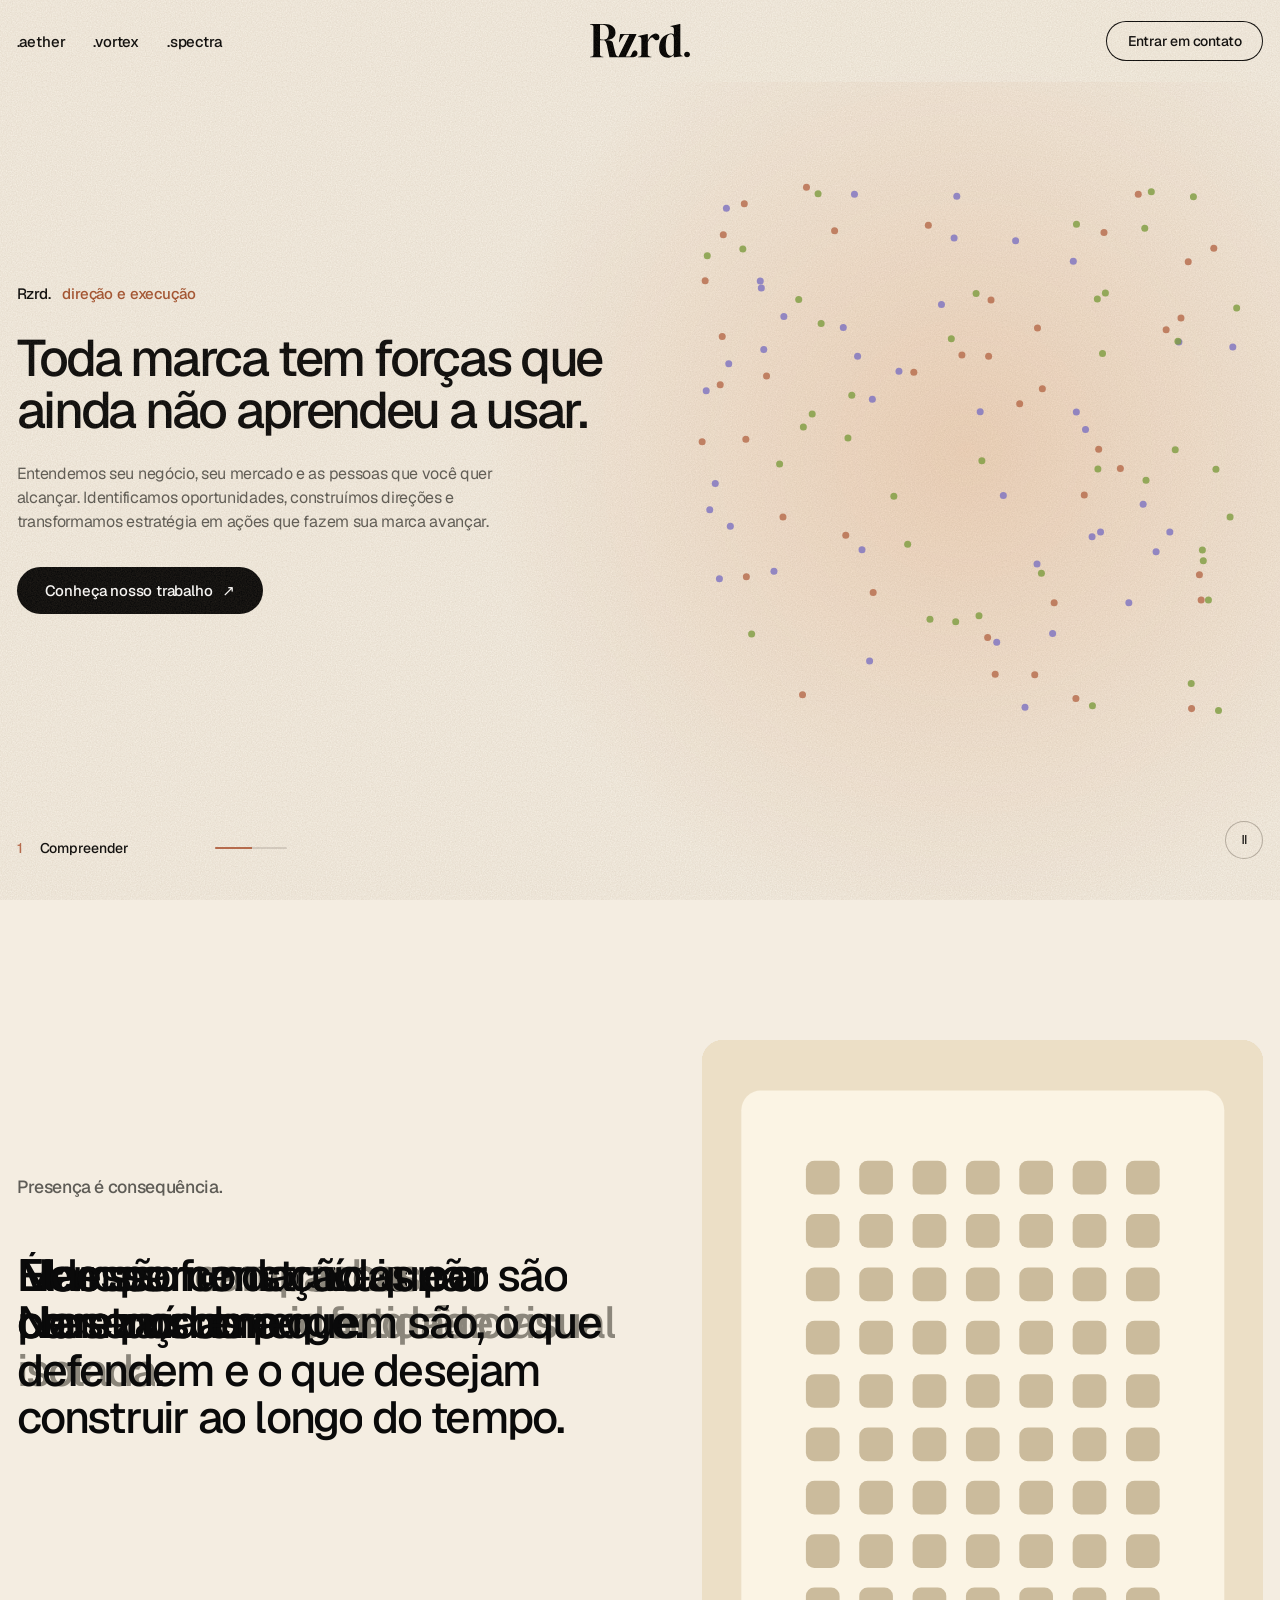
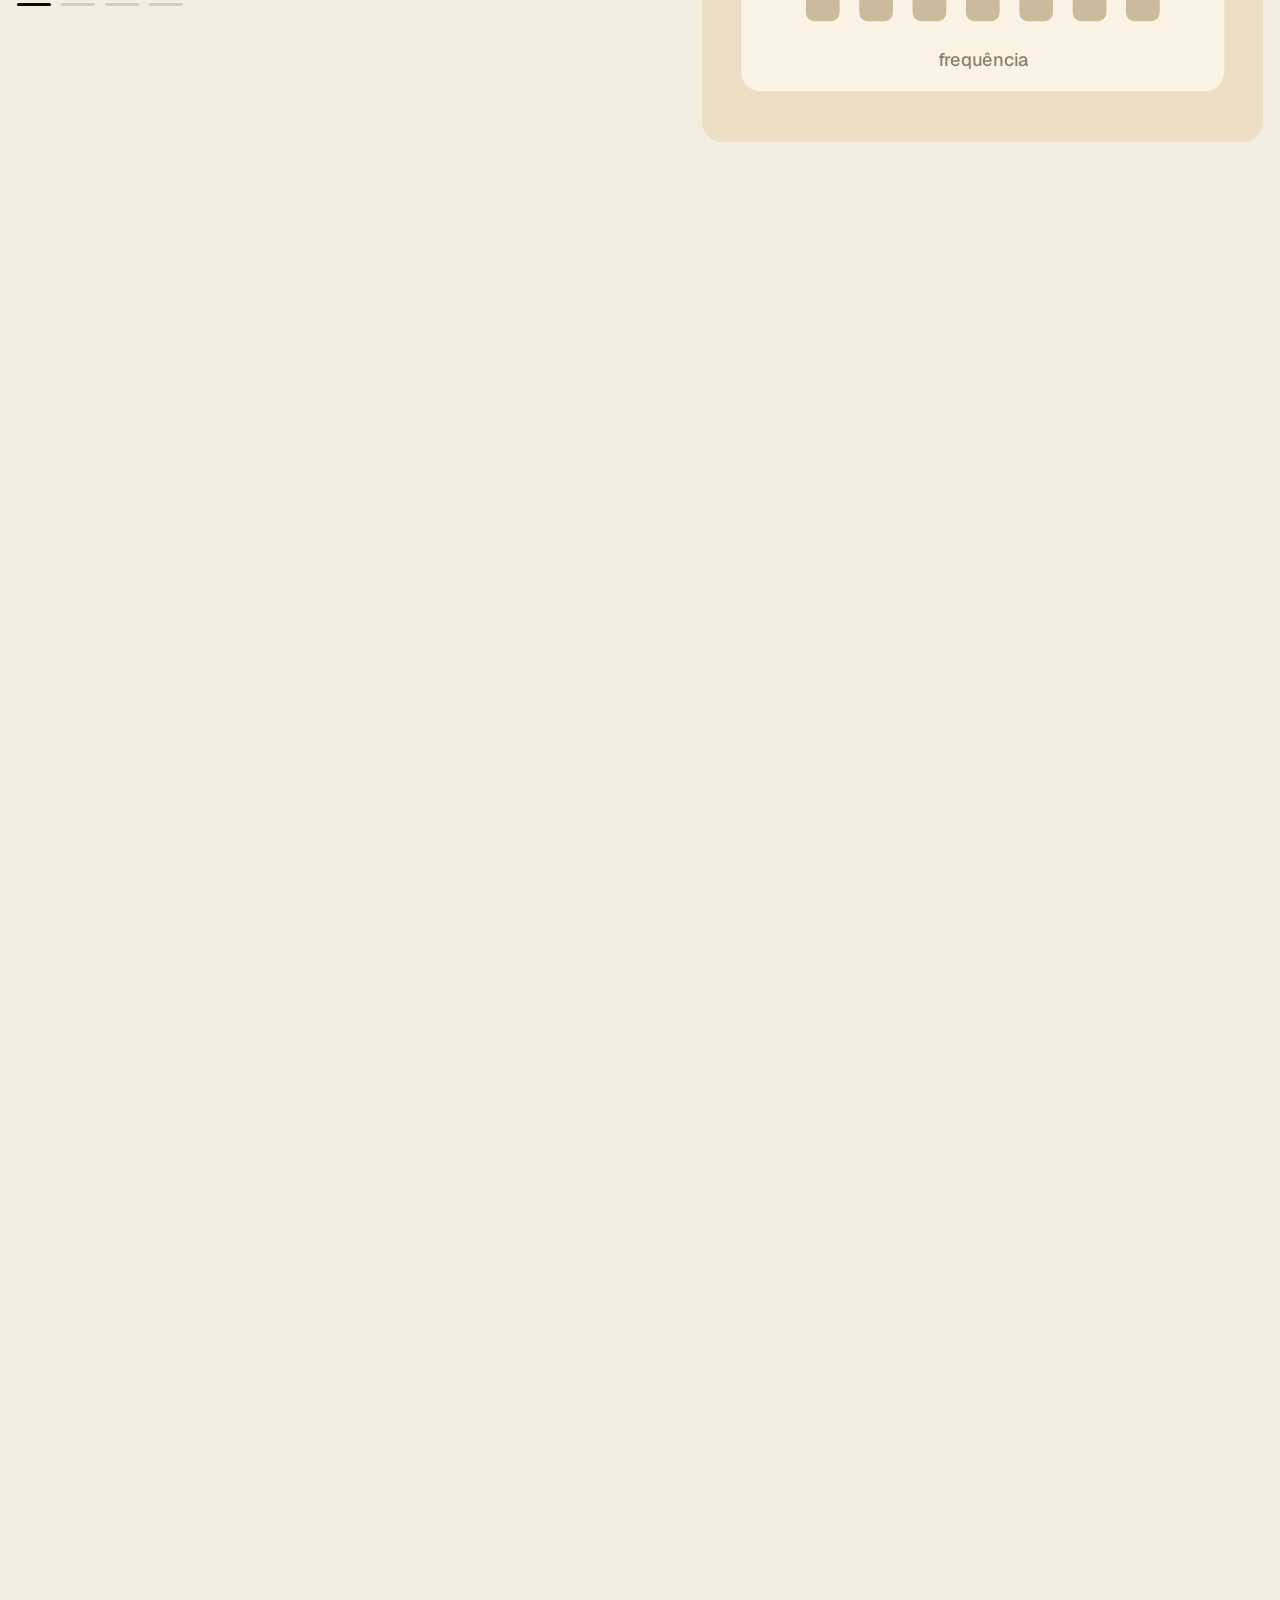
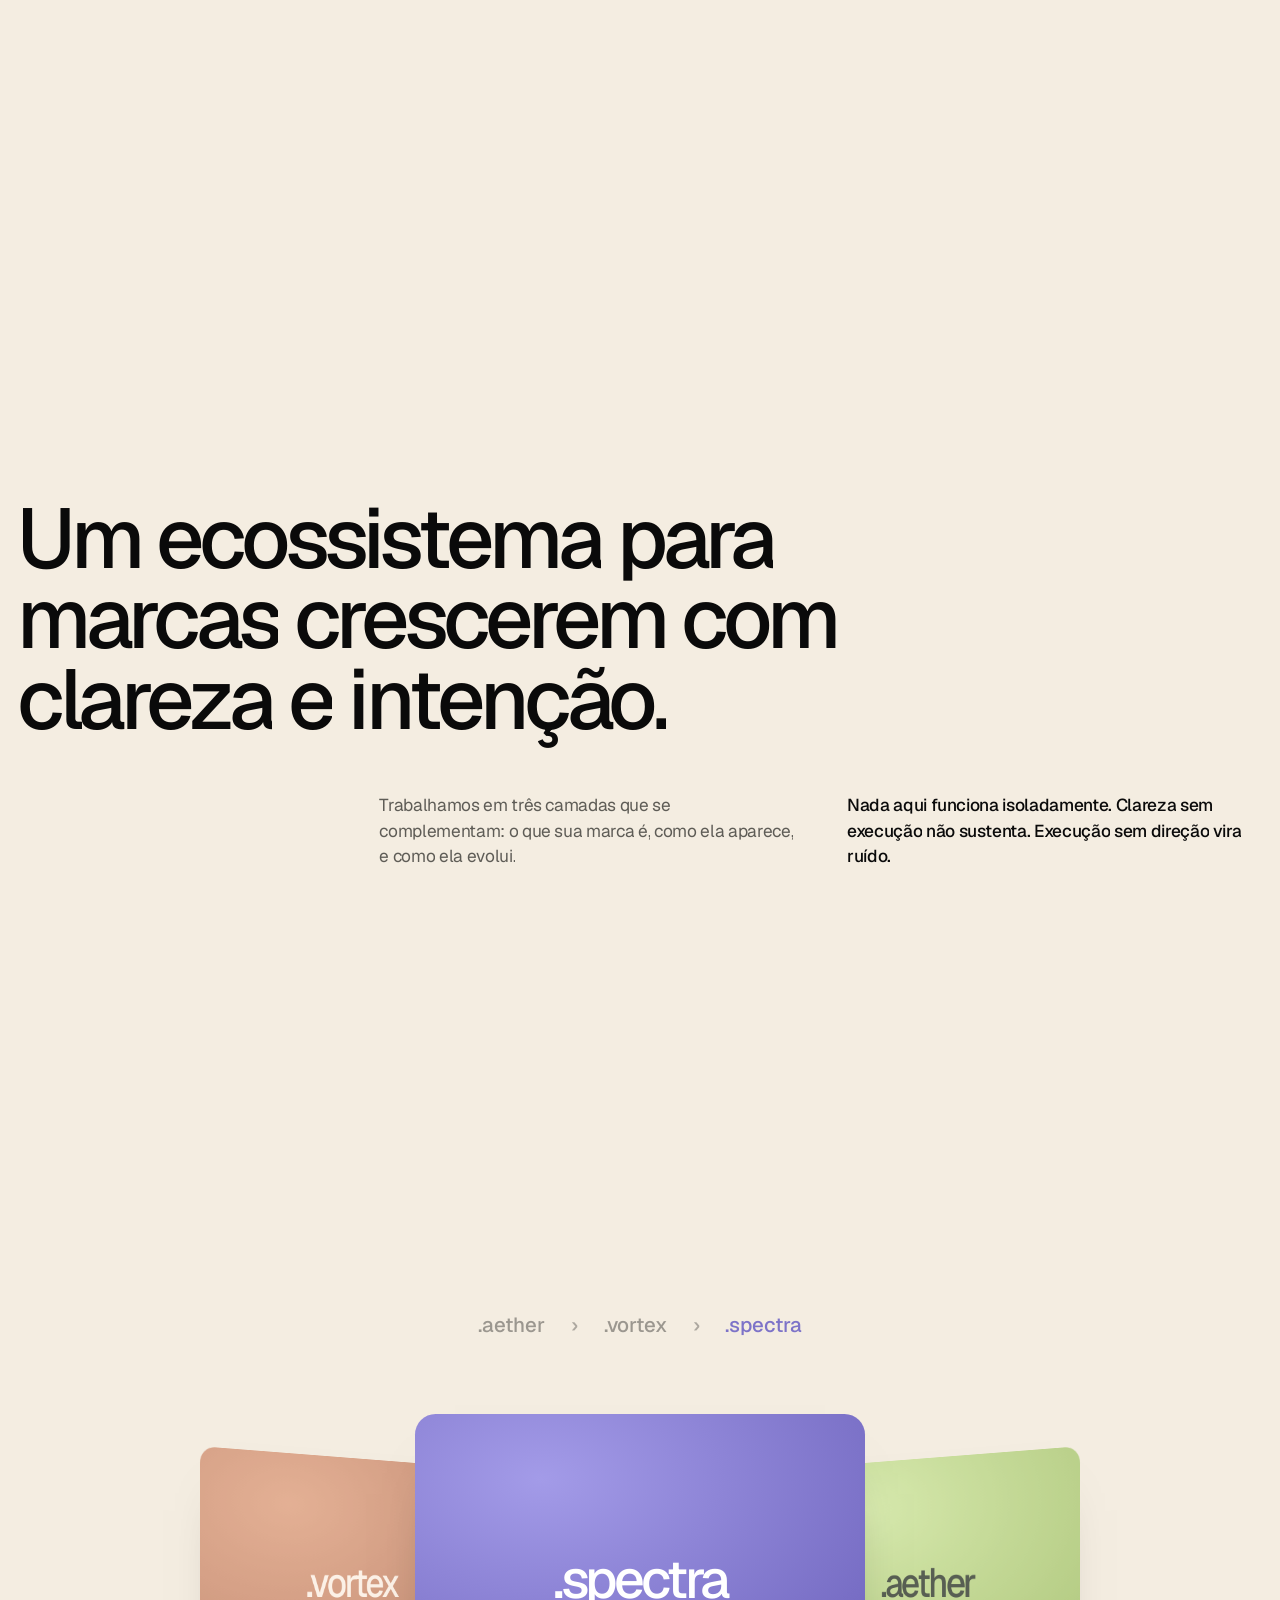
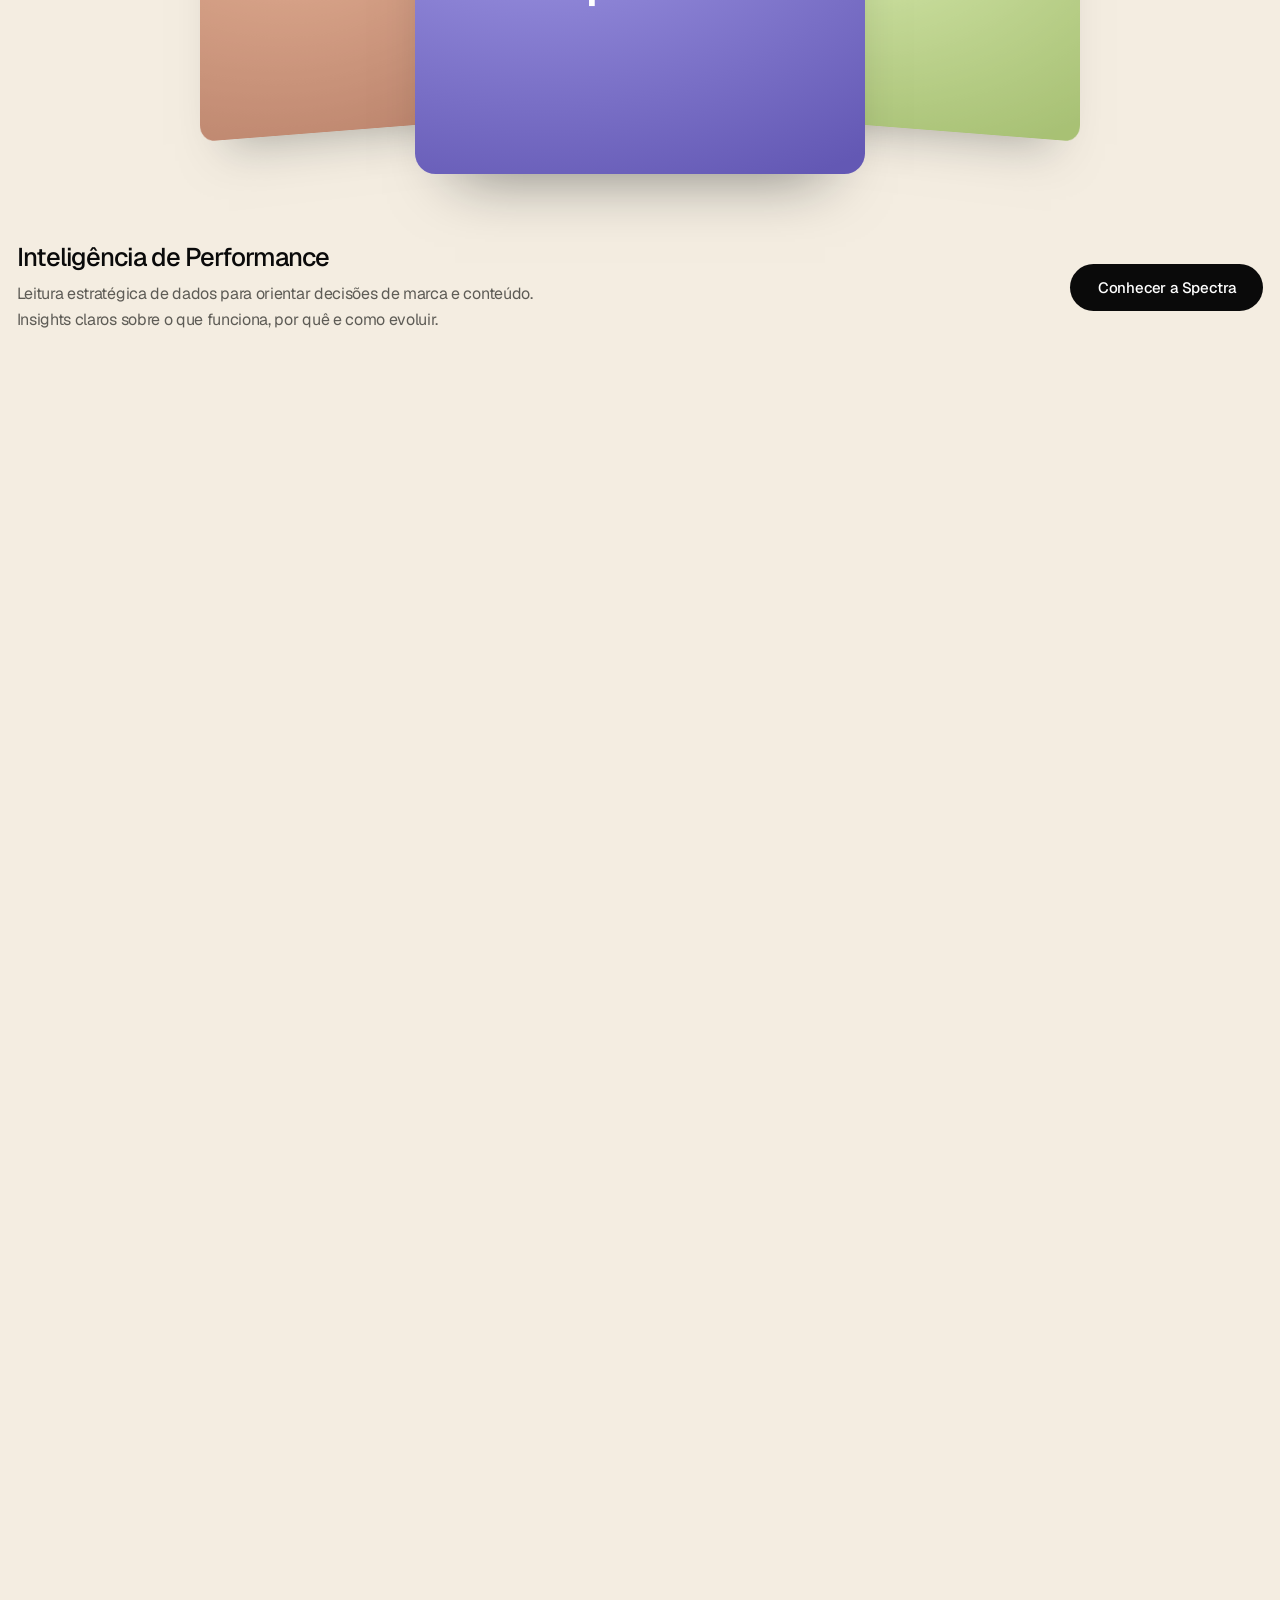
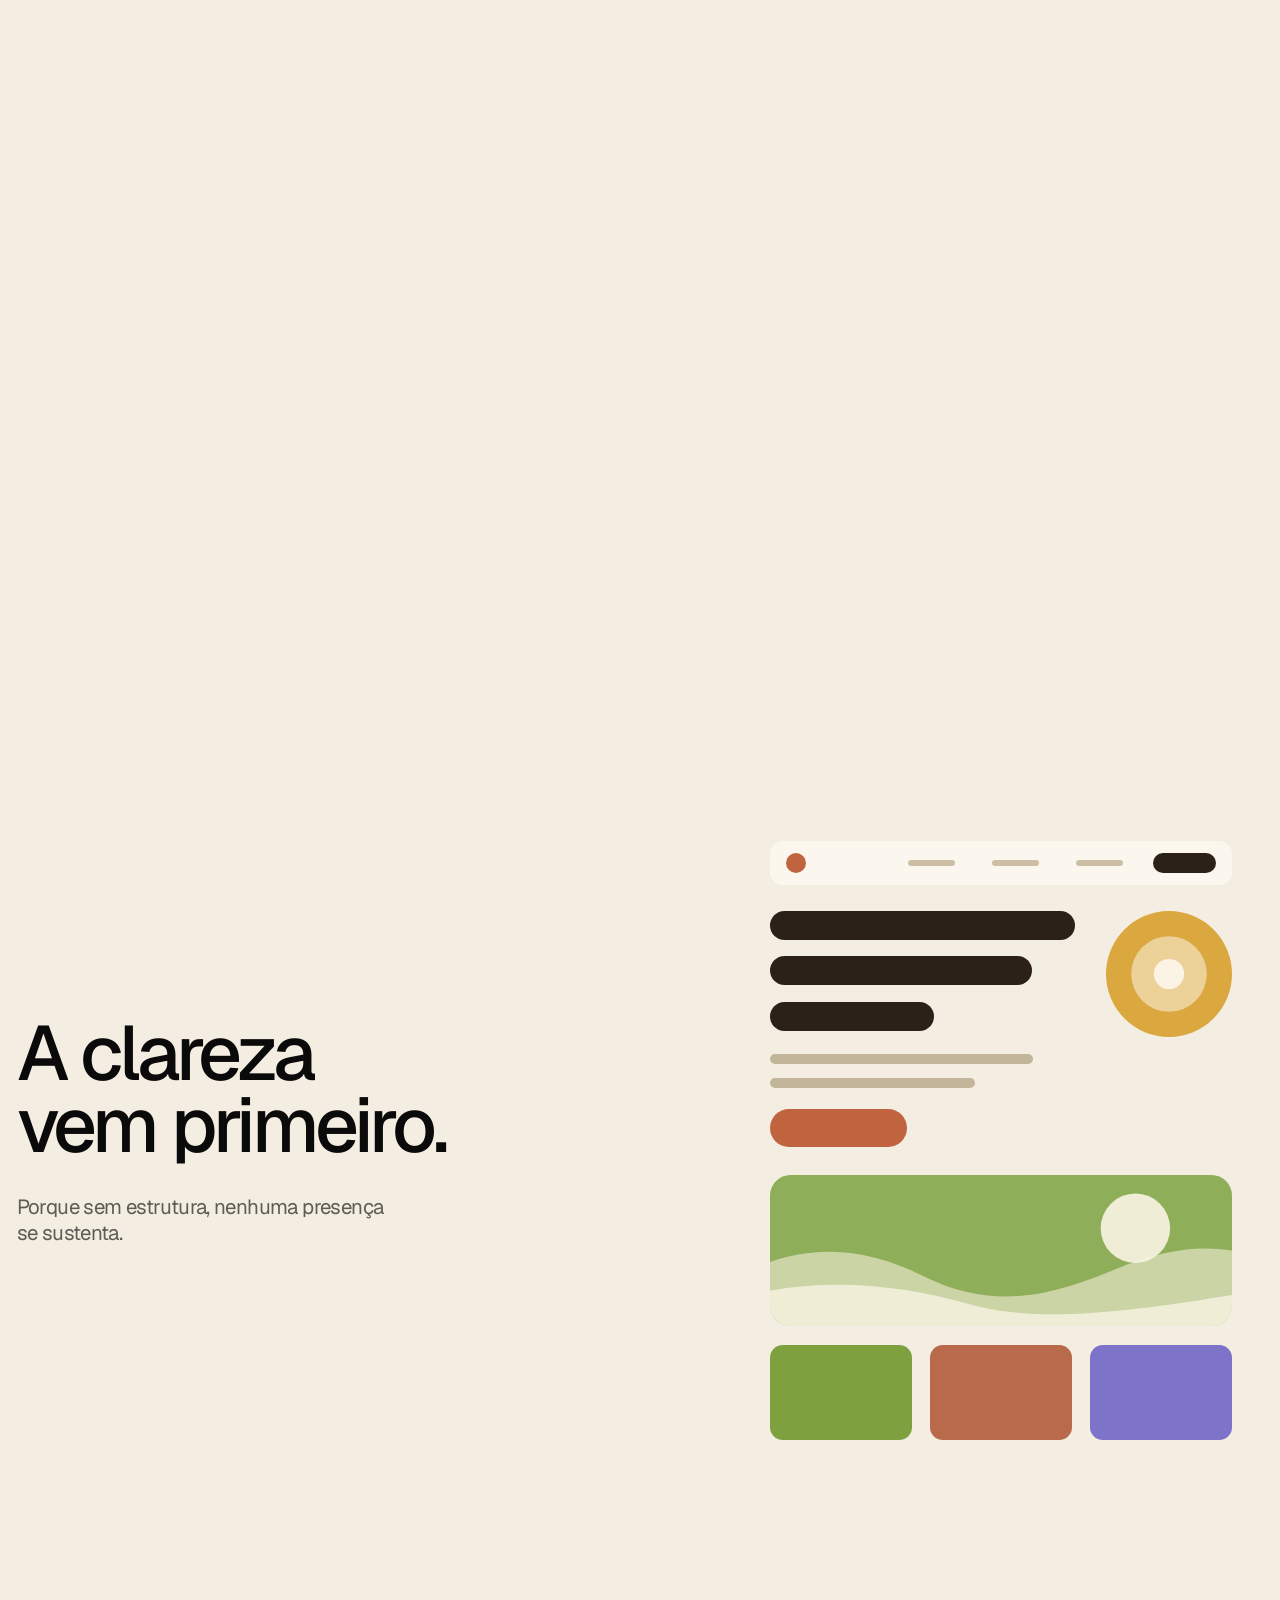
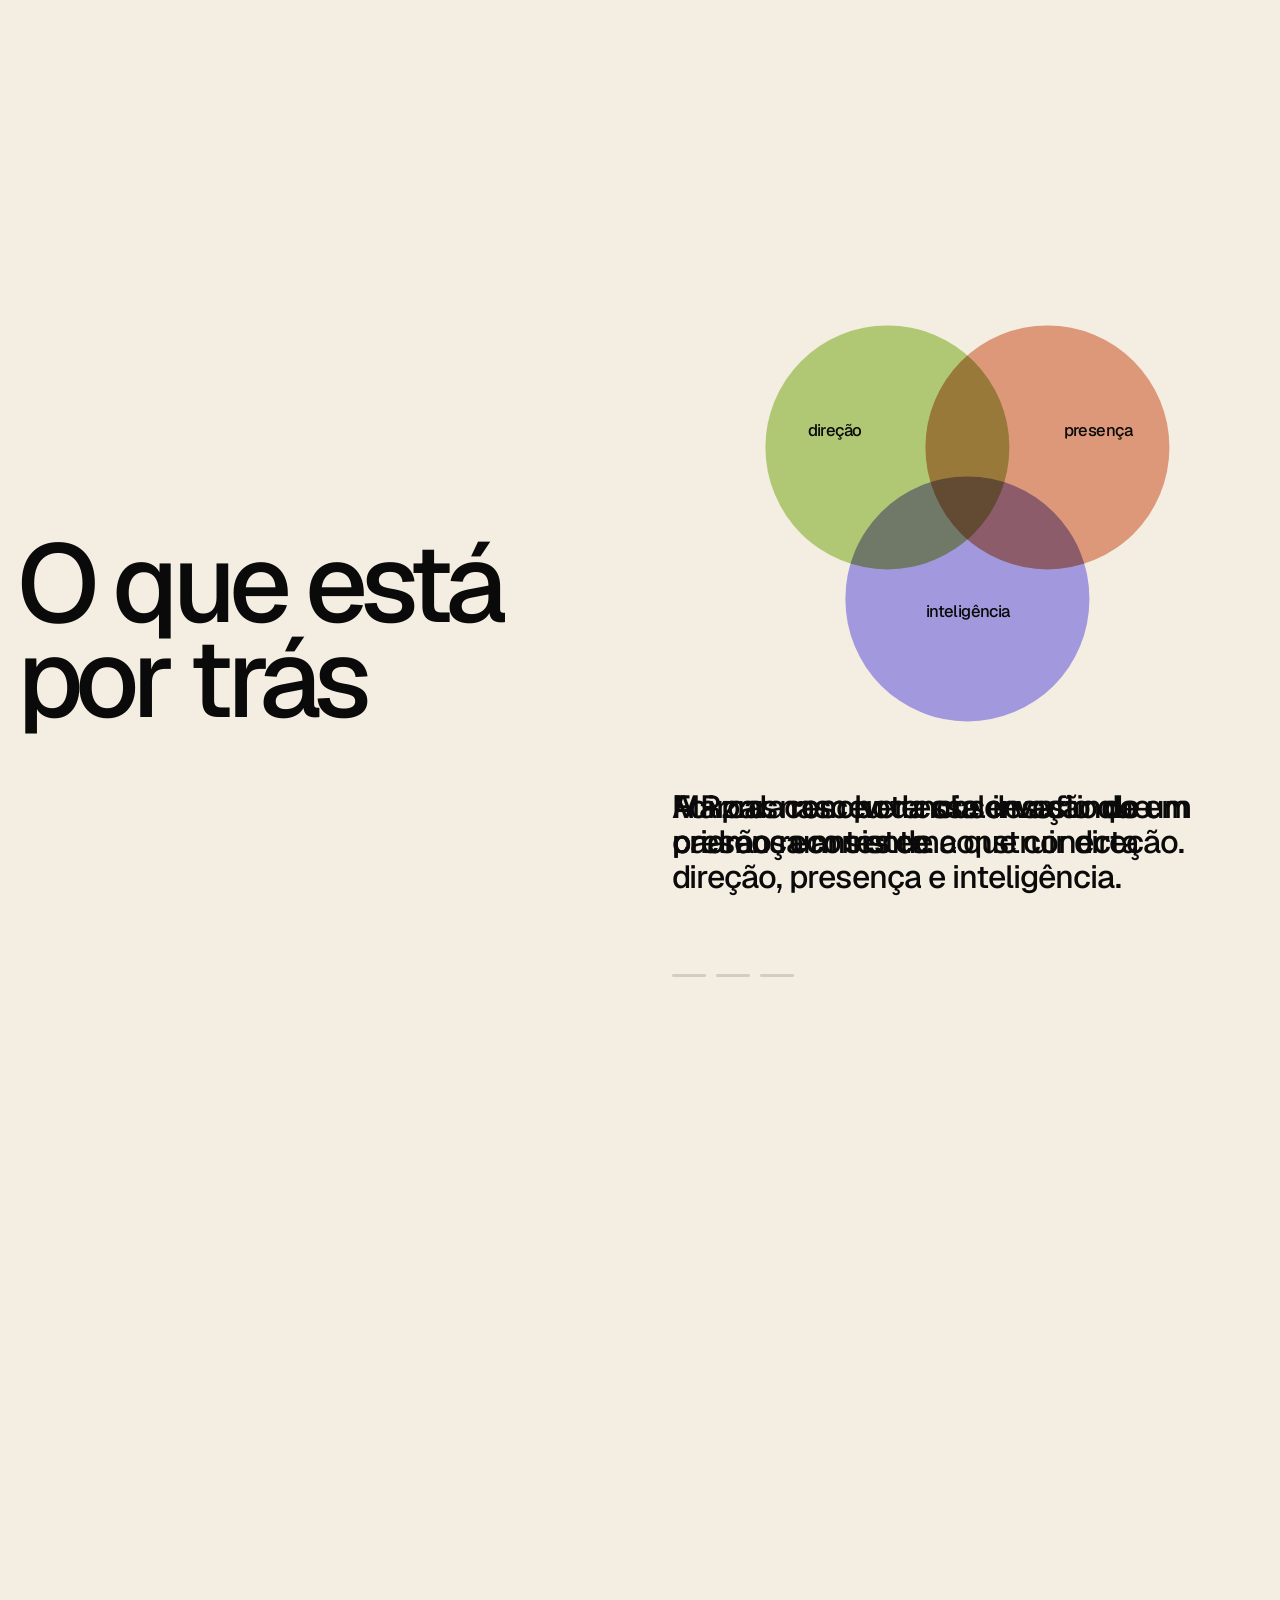
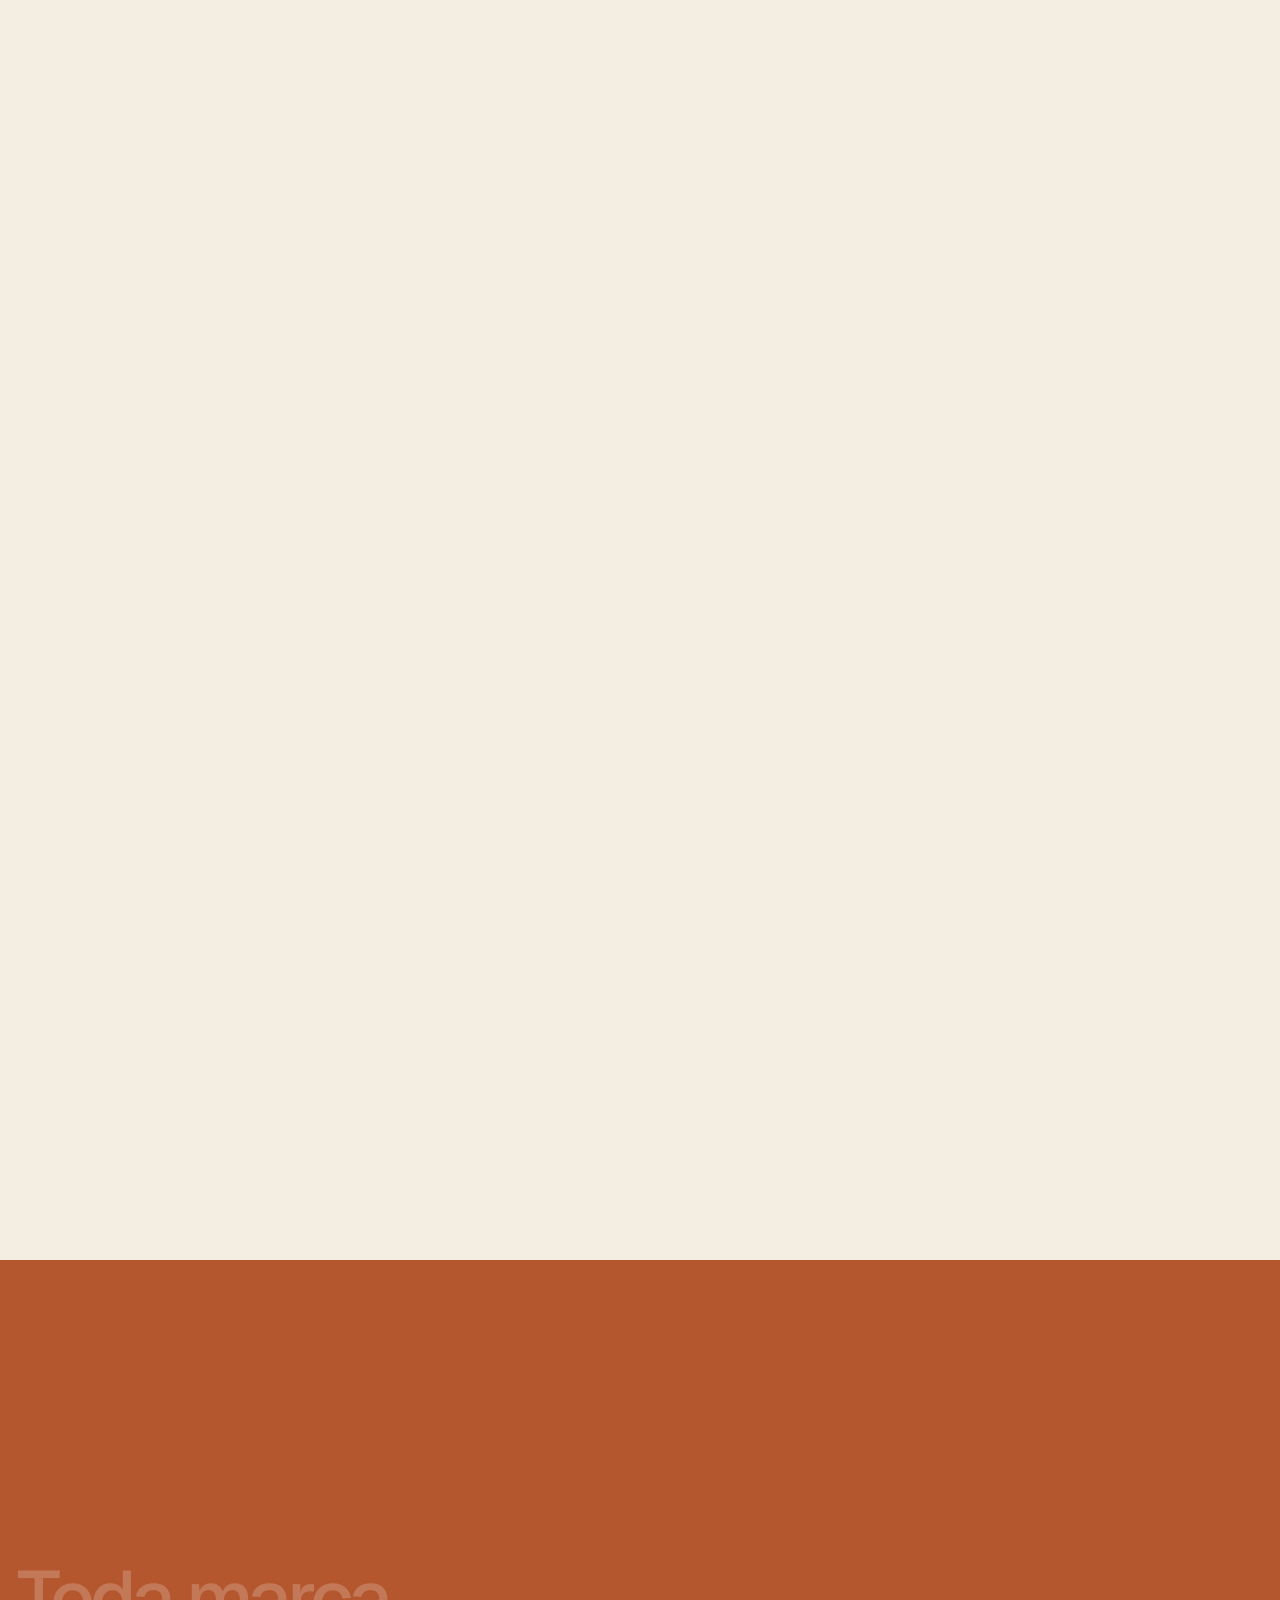
==== commit ada66c05: "V29: auditoria (contraste, foco de teclado, animacoes pausadas fora da tela, favicon), clareza sem c" ====
--- a/index.html
+++ b/index.html
@@ -6,6 +6,7 @@
 <meta name="viewport" content="width=device-width, initial-scale=1">
 <title>Rzrd. | Sua marca tem propósito. Nós damos presença.</title>
 <meta name="description" content="A Rzrd. constrói presença digital a partir de três forças que se conectam: direção de marca, conteúdo em movimento e inteligência de performance.">
+<link rel="icon" href="data:image/svg+xml,%3Csvg xmlns='http://www.w3.org/2000/svg' viewBox='0 0 64 64'%3E%3Crect width='64' height='64' rx='14' fill='%232b2118'/%3E%3Ctext x='32' y='45' text-anchor='middle' font-family='Georgia,serif' font-size='38' font-weight='700' fill='%23f4ede1'%3ER%3C/text%3E%3C/svg%3E">
 <link rel="preconnect" href="https://fonts.googleapis.com">
 <link rel="preconnect" href="https://fonts.gstatic.com" crossorigin>
 
@@ -963,6 +964,38 @@
   .rz-art .rr{animation:none;opacity:.2;transform:none}
   .bi path,.bi circle,.bi rect{stroke-dashoffset:0}
 }
+
+/* ---------- V29: auditoria + motion ---------- */
+/* contraste (AA): cinza do texto, destaque terracota, palavras apagadas da tese */
+:root{--mute:#5e5c56}
+.hx-br span{color:#a5532f}
+.tz-s em{color:#8b867b}
+
+/* foco de teclado visível */
+a:focus-visible,button:focus-visible,[tabindex]:focus-visible,input:focus-visible,textarea:focus-visible,select:focus-visible{outline:2px solid #a5532f;outline-offset:3px;border-radius:6px}
+.ct a:focus-visible,.ct button:focus-visible,.ct input:focus-visible,.ct textarea:focus-visible{outline-color:#fff}
+
+/* seções fora da tela não gastam animação */
+.pz *,.pz *:before,.pz *:after{animation-play-state:paused!important}
+
+/* clareza: sem caixa, as peças montam direto na página */
+.qc-board{background:none!important;background-image:none!important;border-radius:0}
+
+/* títulos por palavra, em todas as seções */
+.hw{display:inline-block;overflow:hidden;vertical-align:top;padding:0 .04em .14em;margin:0 -.04em -.14em}
+.hw>i{display:inline-block;font-style:normal;transform:translateY(112%);transition:transform 1.25s cubic-bezier(.16,1,.3,1);transition-delay:calc(var(--i)*70ms)}
+.sp.in2 .hw>i{transform:none}
+
+/* tese: a cena que entra vem de baixo e a que sai sobe */
+.tz-vis .tvs{transform:translateY(22px) scale(.985);transition:opacity .9s cubic-bezier(.16,1,.3,1),transform 1.3s cubic-bezier(.16,1,.3,1)}
+.tz-vis .tvs.on{transform:none}
+
+@media(prefers-reduced-motion:reduce){
+  .tvs *,.rz-art *,.hx-txt *{animation:none!important}
+  .hw>i,.hx h1 .w i{transform:none!important;transition:none!important}
+  .tvs .sqw,.tvs .en,.tvs .hb,.tvs .sun,.tvs .lb,.tvs .bt{opacity:1!important;transform:none!important}
+  .tvs .rp{opacity:0}
+}
 </style>
 <noscript><style>.hd.hid{transform:none;opacity:1;pointer-events:auto}</style></noscript>
 </head>
@@ -1029,7 +1062,7 @@
 </section>
 
 <section class="sis" id="sistema">
-  <i class="orb o1"></i><i class="orb o2"></i><i class="orb o3"></i>
+  
   <div class="wrap">
     <div class="sis-head">
       <h2 class="rv">Um ecossistema para marcas crescerem com <em class="gt">clareza e intenção.</em></h2>
@@ -1187,7 +1220,7 @@
   var hxC=$('#hxc'),hx=hxC.getContext('2d'),hxSec=$('#topo'),hxN=$('#hxn'),hxS=$('#hxs'),hxP=$('#hxp'),hxZ=$('#hxz');
   var hw=0,hh=0,hdpr=1,hpaused=false,hel=0,hlast=0,HD=28000,hbrk=[0,.25,.5,.75,1],hcur=-1;
   var hlab=['Compreender','Encontrar a direção','Dar forma','Evoluir'];
-  var FAM=['126,160,63','184,106,75','125,115,200'],FN=['.aether','.vortex','.spectra'],NP=120;
+  var FAM=['126,160,63','184,106,75','125,115,200'],LC=['86,114,38','158,84,56','96,86,176'],FN=['.aether','.vortex','.spectra'],NP=120;var hmx=-999,hmy=-999,hsx=-999,hsy=-999,hmon=false;
   var ez=function(x){x=cl(x,0,1);return x<.5?8*x*x*x*x:1-Math.pow(-2*x+2,4)/2};
   var sm=function(x){x=cl(x,0,1);return x*x*(3-2*x)};
   var HP=[],DL=[],hgeo={};
@@ -1196,7 +1229,7 @@
     hdpr=Math.min(w.devicePixelRatio||1,2);hw=hxC.clientWidth;hh=hxC.clientHeight;
     hxC.width=hw*hdpr;hxC.height=hh*hdpr;hx.setTransform(hdpr,0,0,hdpr,0,0);
     var mob=hw<700,W,H,cx,cy;
-    if(mob){var tt=hxSec.querySelector('.hx-txt').offsetTop,top0=84;W=hw*.84;H=Math.max(150,Math.min(300,(tt-12-top0-44)/.9));cx=hw/2;cy=top0+.44*H}else{W=Math.min(hw*.42,600);H=Math.min(hh*.62,520);cx=hw*.755;cy=hh*.5}
+    if(mob){var tt=hxSec.querySelector('.hx-txt').offsetTop,top0=84;W=hw*.84;H=Math.max(150,Math.min(300,(tt-12-top0-44)/.9));cx=hw/2;cy=top0+.44*H}else{var tb=hw<1000;W=Math.min(hw*(tb?.34:.42),600);H=Math.min(hh*.62,520);cx=hw*(tb?.805:.755);cy=hh*.5}
     hgeo={W:W,H:H,cx:cx,cy:cy,r:mob?2.6:3.5,mob:mob};
     HP=[[],[],[],[]];DL=[[],[],[],[]];
     var COL=12,ROW=10,BC=5,BR=8,bw=W*.26,gap=W*.11,sx=bw/(BC-1),sy=H*.52/(BR-1),y0=cy-H*.2;
@@ -1212,6 +1245,8 @@
     for(var st=0;st<4;st++)for(var j=0;j<NP;j++){var xn=cl((HP[st][j][0]-(cx-W/2))/W,0,1);DL[st].push(.7*xn+.3*rnd(j,3))}
   }
   w.addEventListener('resize',hxResize);hxResize();
+  hxSec.addEventListener('pointermove',function(e){if(e.pointerType==='touch')return;var b=hxC.getBoundingClientRect();hmx=e.clientX-b.left;hmy=e.clientY-b.top;hmon=true});
+  hxSec.addEventListener('pointerleave',function(){hmon=false;hsx=-999});
   function hxFrame(now){
     if(!hlast)hlast=now;
     if(!hpaused)hel+=Math.min(50,now-hlast);hlast=now;
@@ -1223,6 +1258,7 @@
     if(ph!==hcur){hcur=ph;hxN.textContent=ph+1;hxS.textContent=hlab[ph];
       [hxN,hxS].forEach(function(e){e.classList.remove('sw');void e.offsetWidth;e.classList.add('sw')})}
     hxP.style.width=(q*100)+'%';
+    if(hmon){hsx+= (hmx-hsx)*.14;hsy+=(hmy-hsy)*.14;if(hsx<-900){hsx=hmx;hsy=hmy}}
     hx.clearRect(0,0,hw,hh);
     var gl=hx.createRadialGradient(g.cx,g.cy,0,g.cx,g.cy,Math.max(g.W,g.H)*.9);
     gl.addColorStop(0,'rgba(226,160,112,.34)');gl.addColorStop(1,'rgba(226,160,112,0)');
@@ -1234,6 +1270,7 @@
       var dr=(ph===0?s0:(prev===0&&hel>=HD*.25?1-s0:0));
       x+=Math.sin(T*.0006+i*1.7)*5*dr+Math.sin(T*.0011+i*1.9)*1.1;
       y+=Math.cos(T*.0005+i*2.3)*5*dr+Math.cos(T*.0009+i*2.7)*1.1;
+      if(hmon){var ddx=x-hsx,ddy=y-hsy,dd=Math.sqrt(ddx*ddx+ddy*ddy),RR=g.mob?0:120;if(dd<RR&&dd>.5){var ff=Math.pow(1-dd/RR,2)*22;x+=ddx/dd*ff;y+=ddy/dd*ff}}
       X.push(x);Y.push(y);S.push(s0);
       I0.push(T<3200?ez((T/1000-rnd(i,5)*1.1-.2)/1.1):1);
     }
@@ -1250,7 +1287,7 @@
       for(var f2=0;f2<3;f2++){
         var yb=Y[111+f2]+g.r+(g.mob?12:16),xl=X[105+f2]-g.r,xr=X[117+f2]+g.r;
         hx.strokeStyle='rgba(120,84,54,.35)';hx.beginPath();hx.moveTo(xl,yb);hx.lineTo(xl+(xr-xl)*wf,yb);hx.stroke();
-        hx.fillStyle='rgb('+FAM[f2]+')';hx.fillText(FN[f2],(xl+xr)/2,yb+(g.mob?18:24)-(1-wf)*8);
+        hx.fillStyle='rgb('+LC[f2]+')';hx.fillText(FN[f2],(xl+xr)/2,yb+(g.mob?18:24)-(1-wf)*8);
       }
       hx.restore();
     }
@@ -1349,7 +1386,7 @@
   var qcP=$$('#qcboard .wf');
   function qcFrame(){
     var r=qcS.getBoundingClientRect(),vh=w.innerHeight;if(r.bottom<0||r.top>vh)return;
-    var p=cl(-r.top/(r.height-vh),0,1),t=rm?1:cl((p-.05)/.62,0,1);
+    var p=cl(-r.top/(r.height-vh),0,1),t=rm?1:cl((p+.04)/.62,0,1);
     qcP.forEach(function(e,i){var u=cl((t-i*.055)/.44,0,1);e.style.setProperty('--q',(1-Math.pow(1-u,4)).toFixed(4))});
     qcB.style.setProperty('--c',(rm?1:cl((p-.6)/.28,0,1)).toFixed(3));
   }
@@ -1442,6 +1479,42 @@
   w.addEventListener('scroll',rzScene,{passive:true});w.addEventListener('resize',rzScene);rzScene();
 
   
+
+  /* auditoria: pausa as animações infinitas das seções que saíram da tela */
+  if('IntersectionObserver' in w){
+    var pzIO=new IntersectionObserver(function(es){es.forEach(function(e){e.target.classList.toggle('pz',!e.isIntersecting)})},{rootMargin:'80px 0px'});
+    $$('.tz,.rz,.px,.pr,.ct,.sis,.qc').forEach(function(e){pzIO.observe(e)});
+  }
+
+  /* títulos por palavra: máscara que sobe, em cada seção */
+  (function(){
+    var hs=$$('.qc h2,.px-title,.pr-h,.ct h2,.tz-h');
+    var idx=0;
+    function split(node){
+      Array.prototype.slice.call(node.childNodes).forEach(function(n){
+        if(n.nodeType===3){
+          var f=d.createDocumentFragment();
+          n.textContent.split(/(\s+)/).forEach(function(t){
+            if(!t)return;
+            if(/^\s+$/.test(t)){f.appendChild(d.createTextNode(' '));return}
+            var o=d.createElement('span');o.className='hw';var i=d.createElement('i');i.style.setProperty('--i',idx++);i.textContent=t;o.appendChild(i);f.appendChild(o);
+          });
+          node.replaceChild(f,n);
+        }
+      });
+    }
+    hs.forEach(function(h){
+      if(h.querySelector('*:not(br)'))return;
+      var t=h.textContent.replace(/\s+/g,' ').trim();idx=0;
+      h.setAttribute('aria-label',t);h.classList.add('sp');split(h);
+      Array.prototype.forEach.call(h.querySelectorAll('.hw'),function(e){e.setAttribute('aria-hidden','true')});
+    });
+    var sp=$$('.sp');
+    if(rm||!('IntersectionObserver' in w)){sp.forEach(function(e){e.classList.add('in2')});return}
+    var io=new IntersectionObserver(function(es){es.forEach(function(e){if(e.isIntersecting){e.target.classList.add('in2');io.unobserve(e.target)}})},{threshold:.35});
+    sp.forEach(function(e){io.observe(e)});
+  })();
+
   /* ecossistema: as palavras acendem conforme você rola */
   var sisSp=$$('#sistema .wd>span'),sisH=$('#sistema .sis-head h2');
   function sisScrub(){
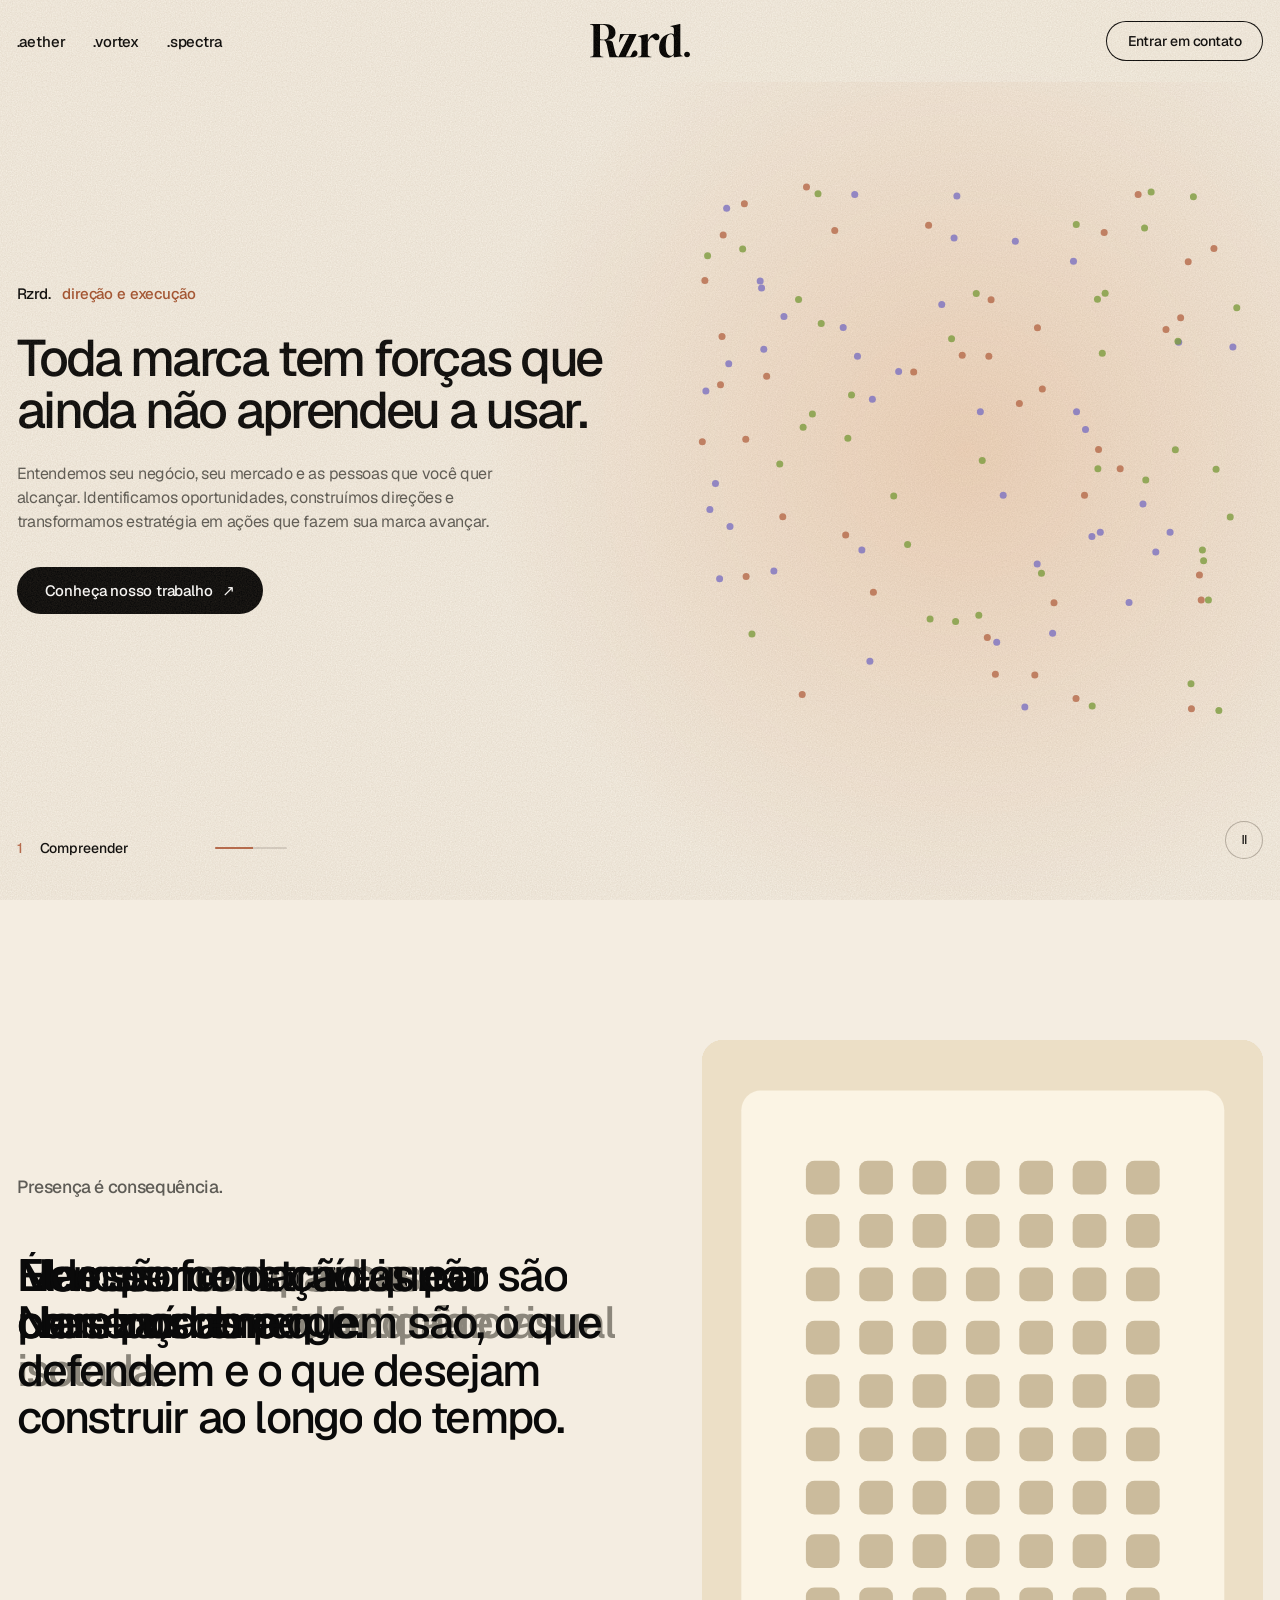
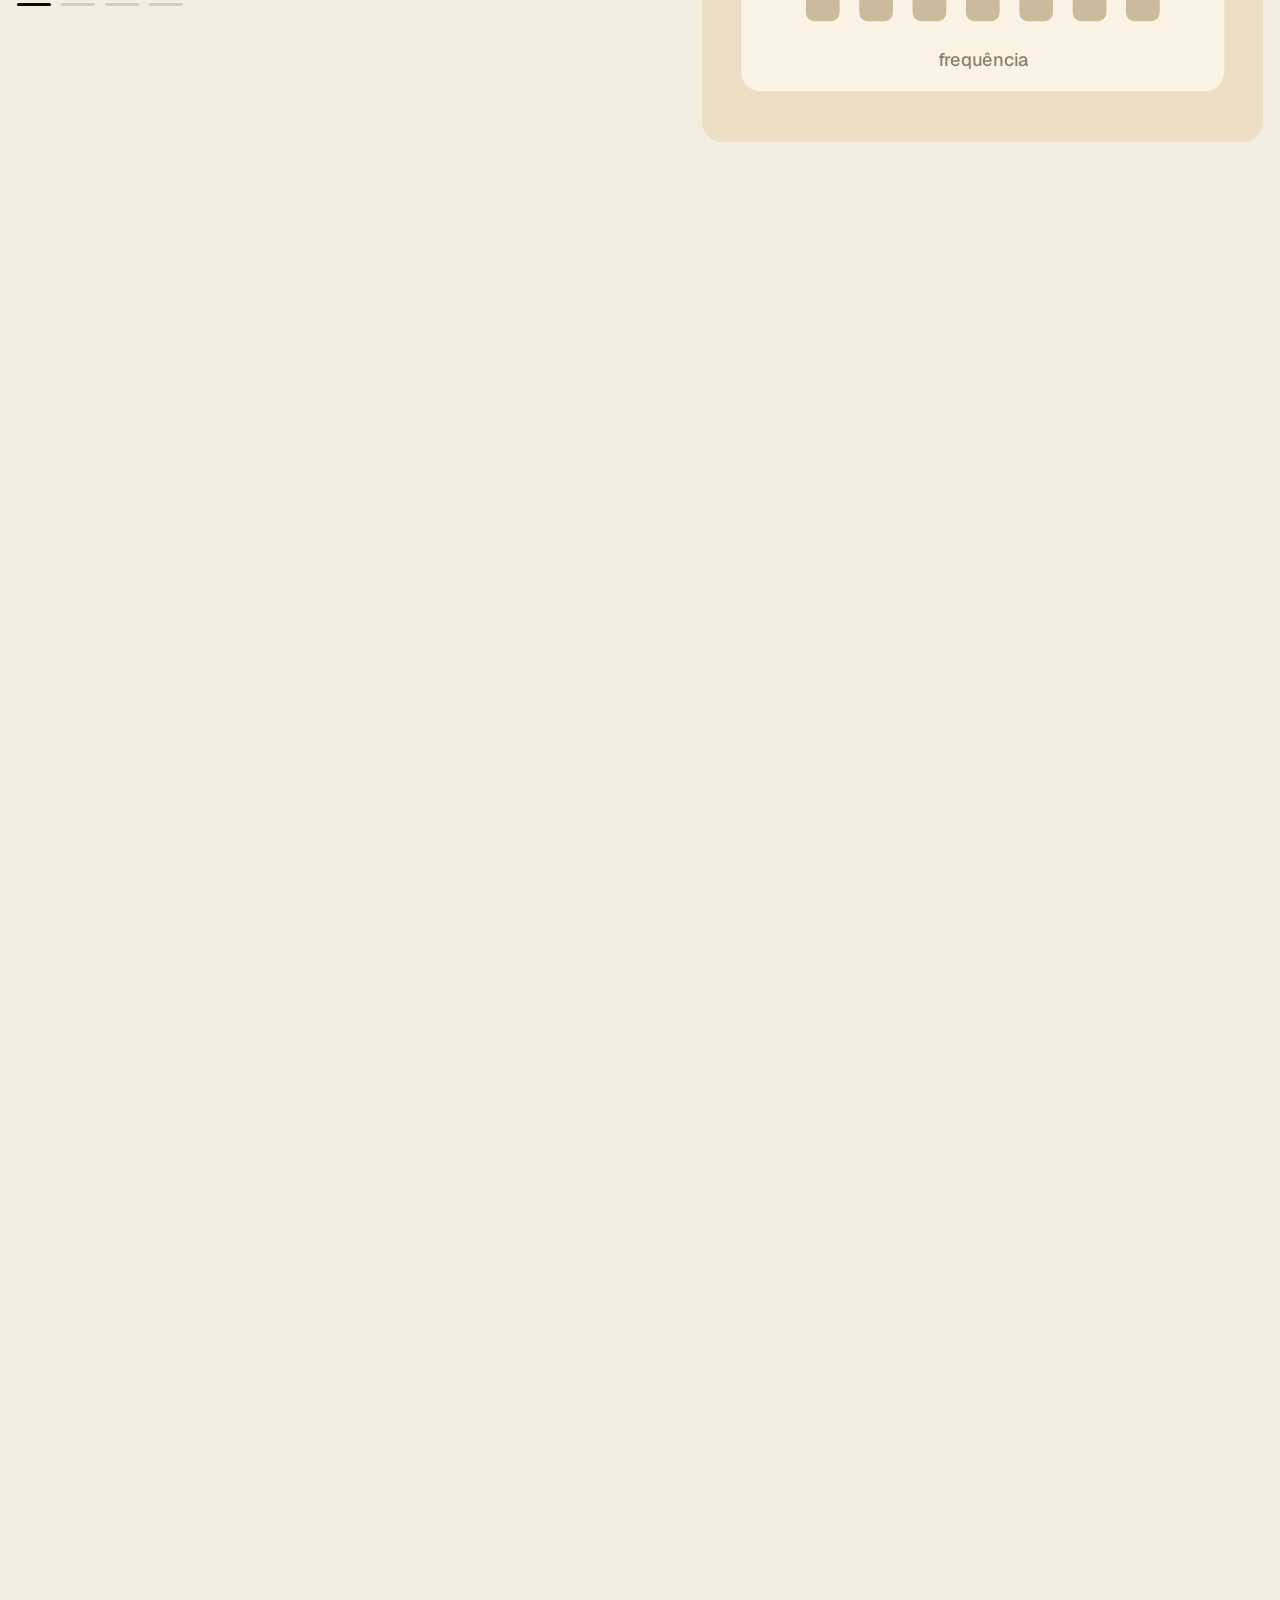
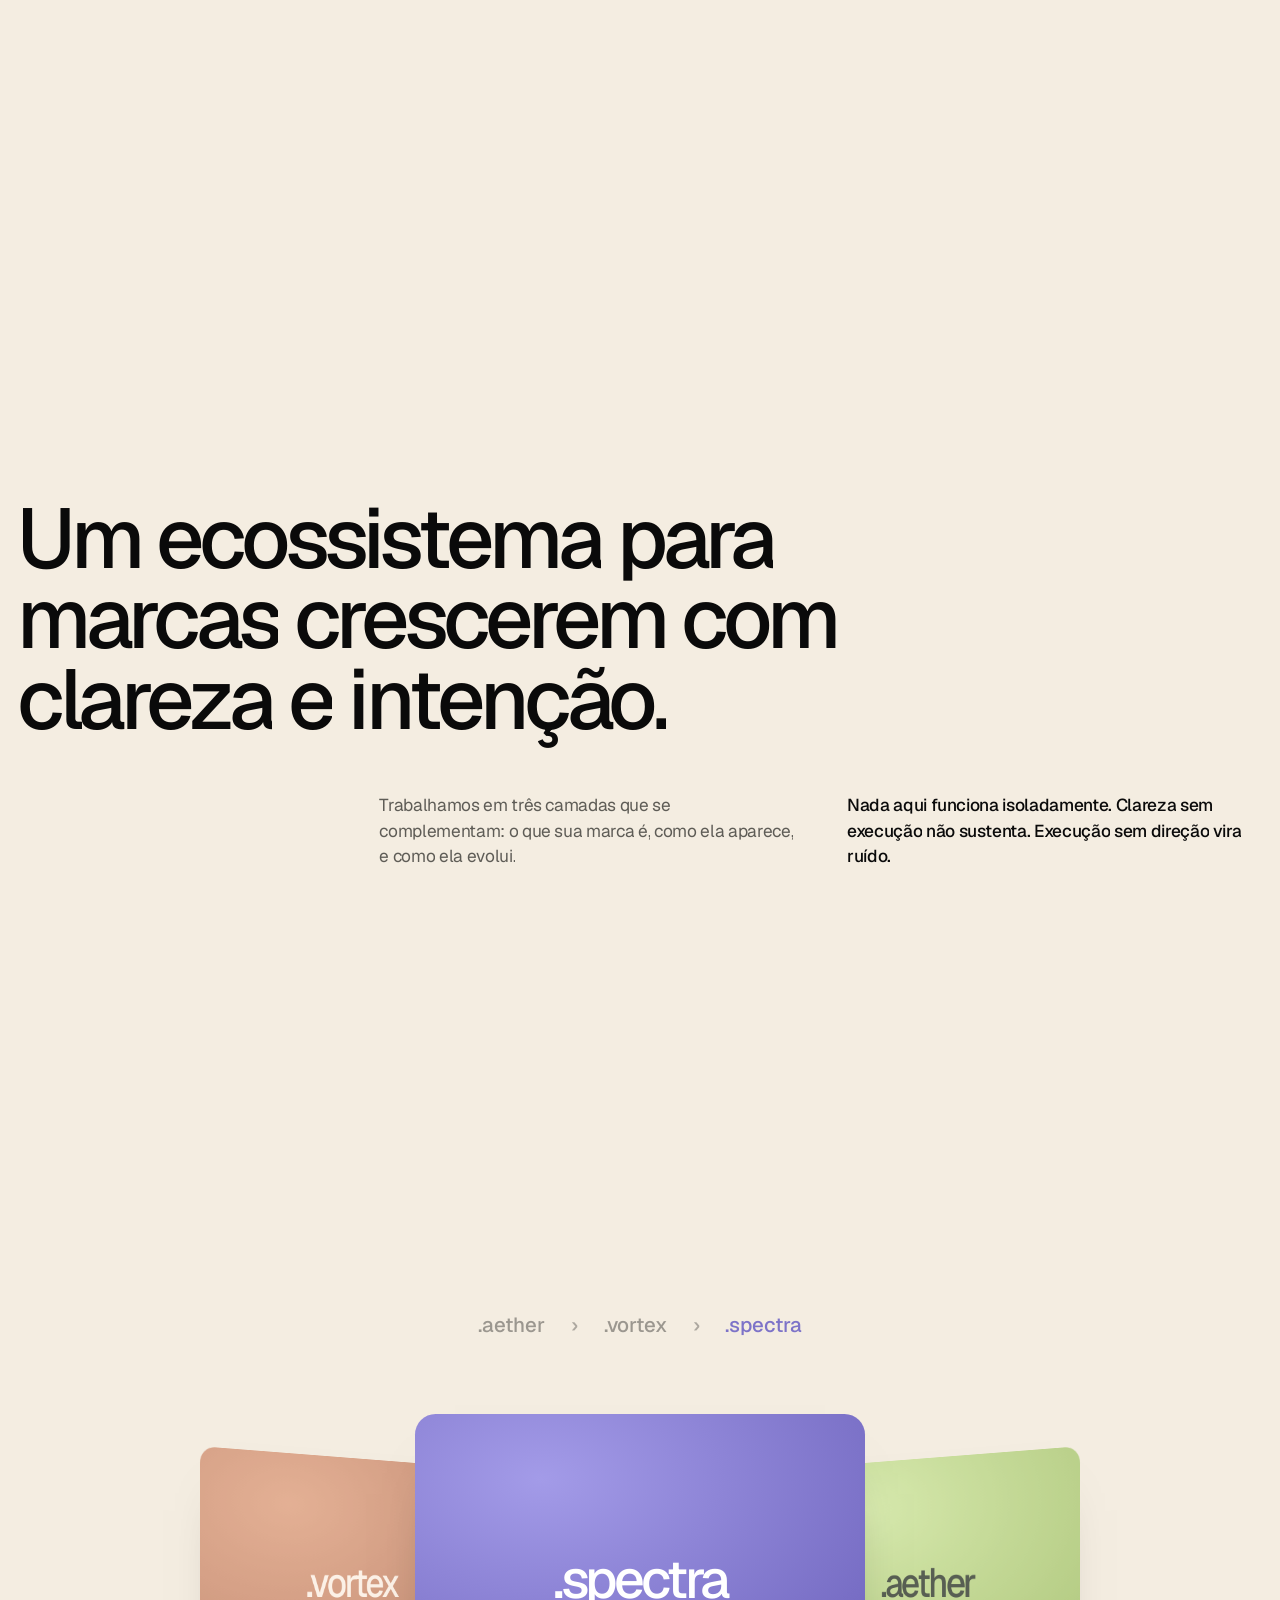
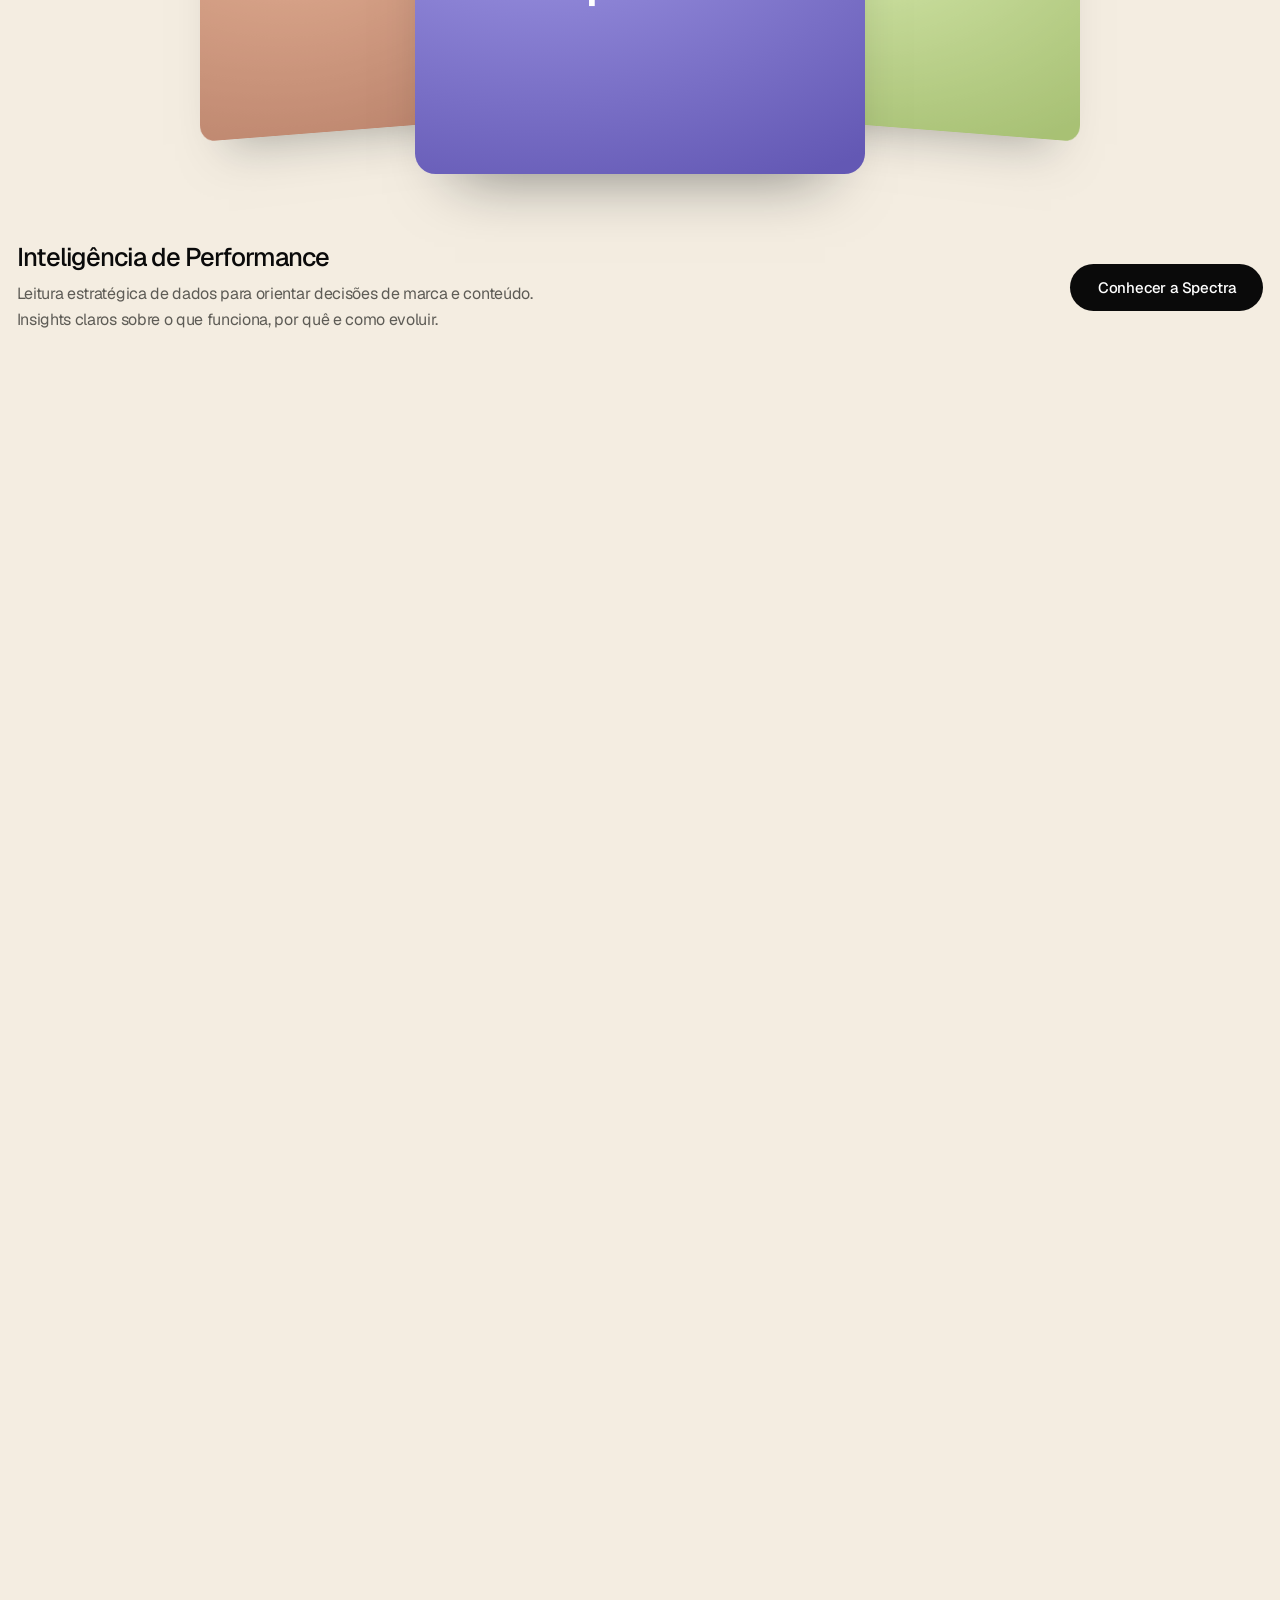
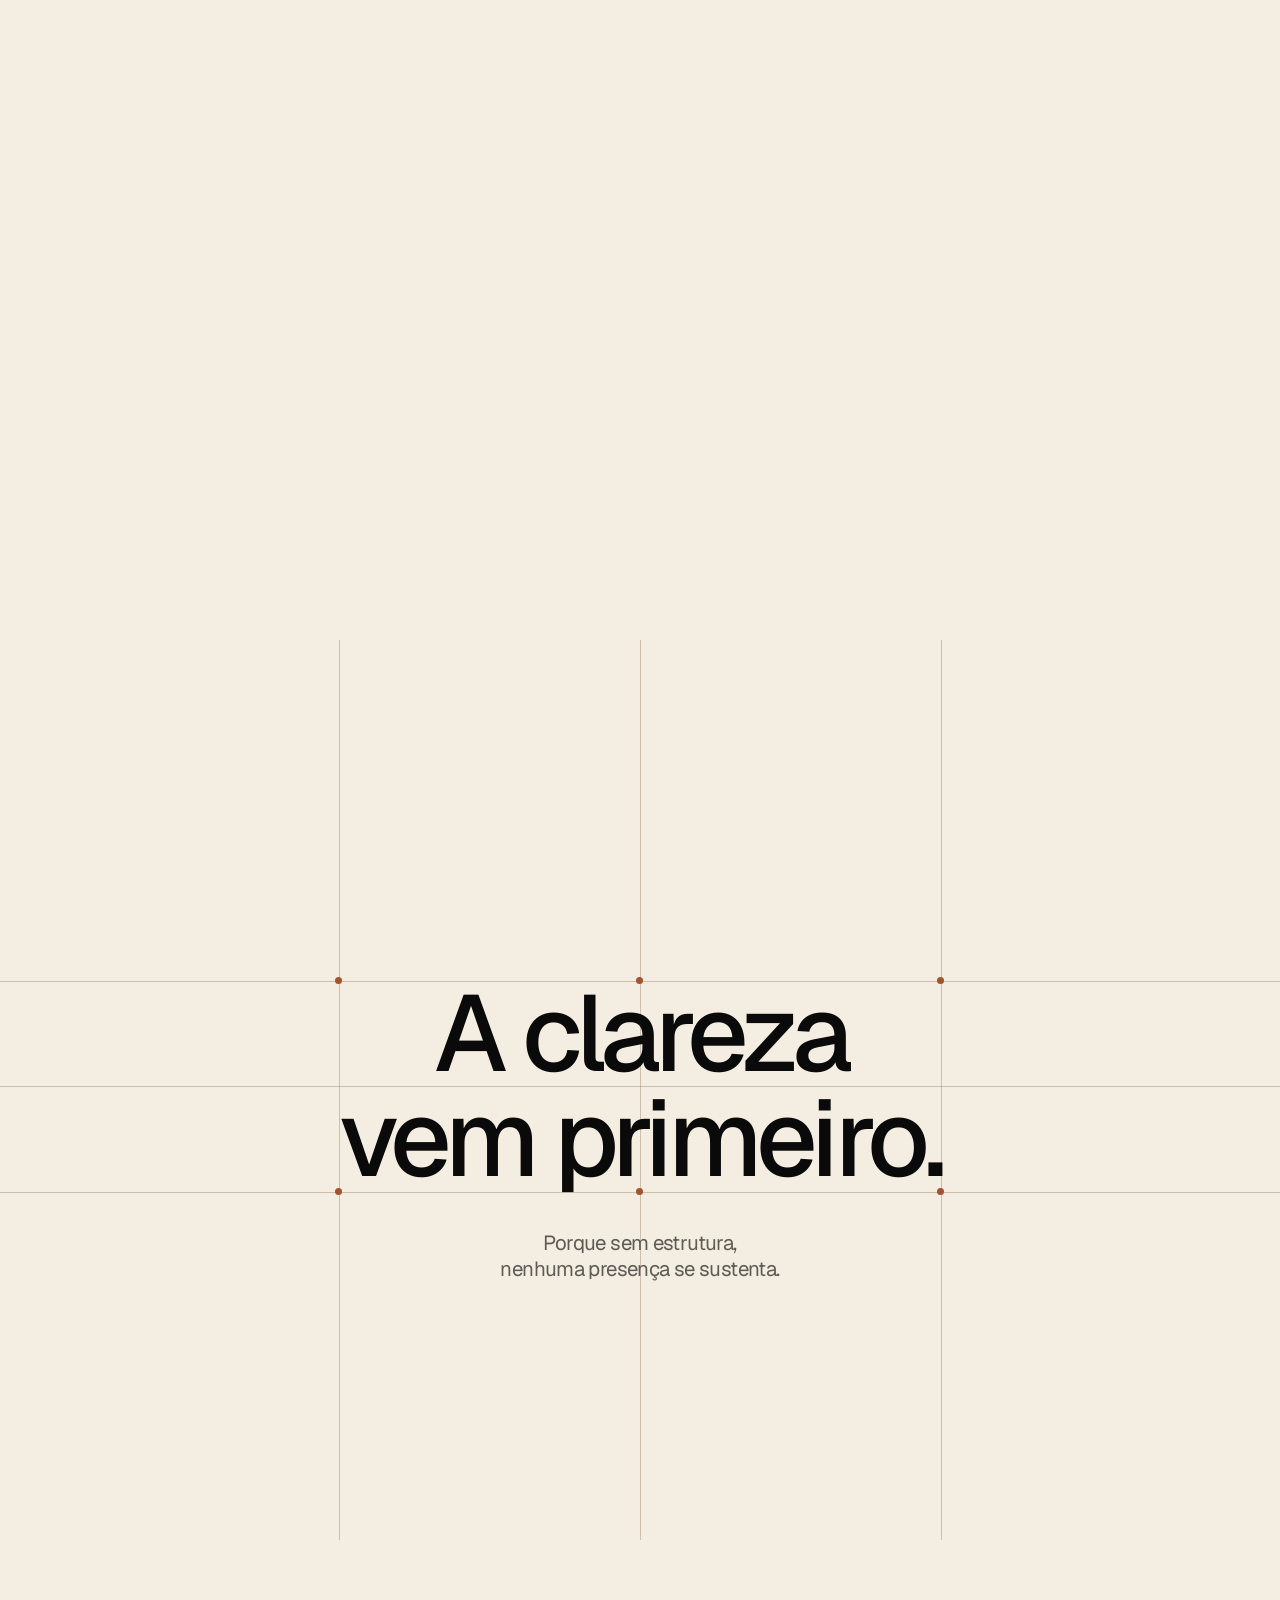
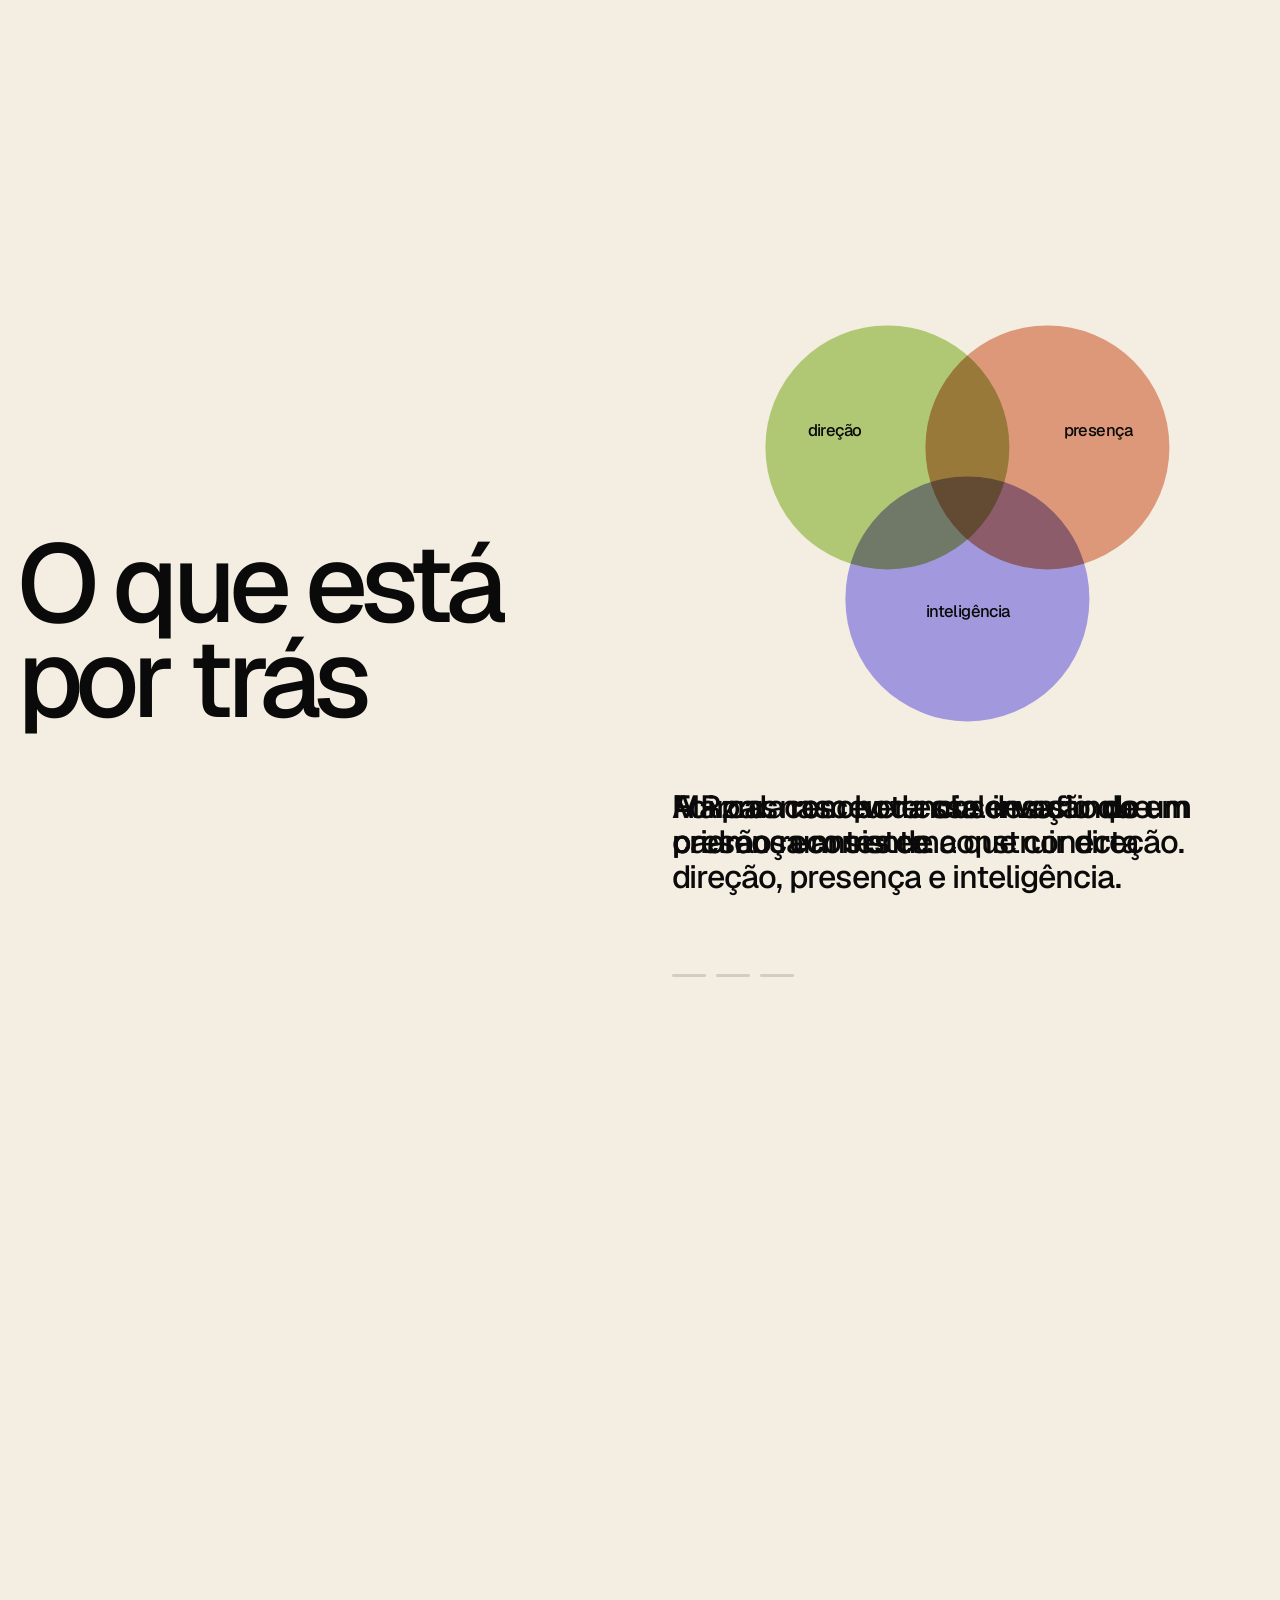
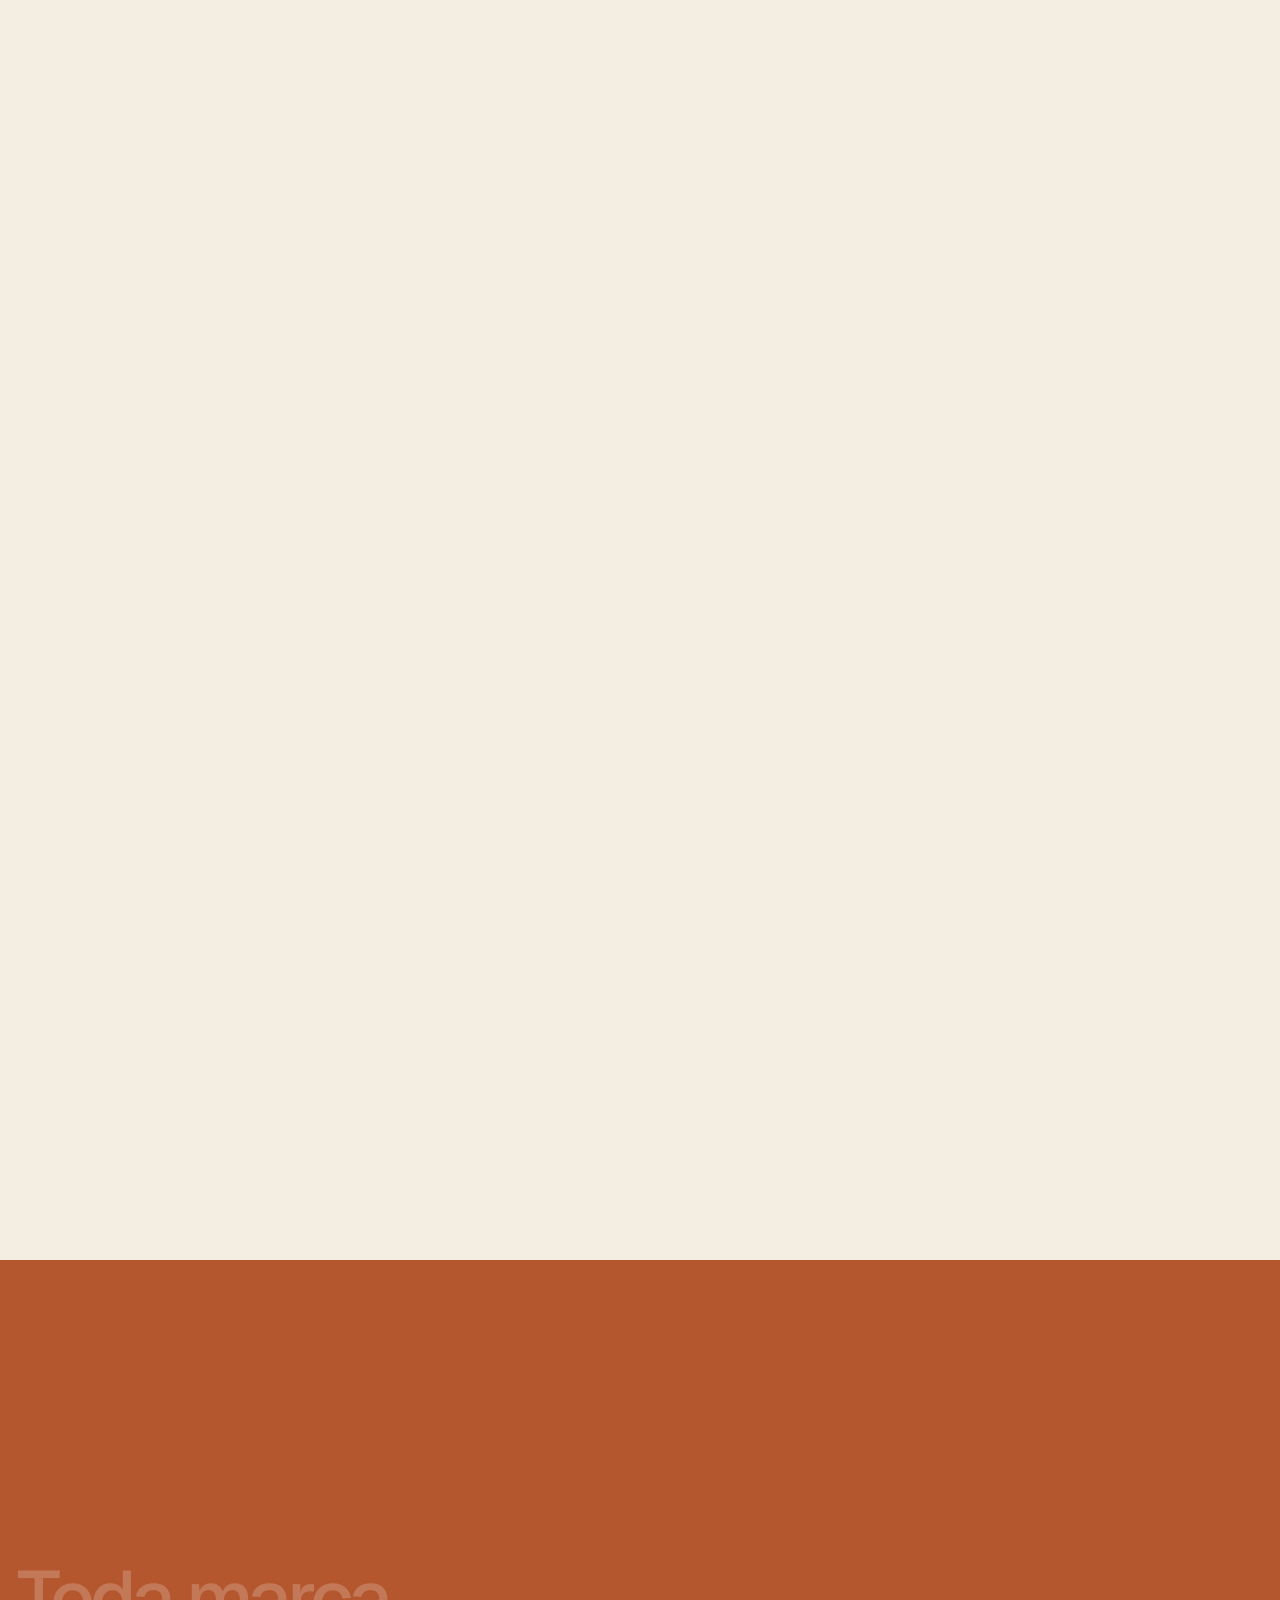
==== commit 69a377f0: "V30: clareza como foco (titulo centralizado sai do desfoque, linhas-guia alinham as palavras), sem i" ====
--- a/index.html
+++ b/index.html
@@ -996,6 +996,29 @@
   .tvs .sqw,.tvs .en,.tvs .hb,.tvs .sun,.tvs .lb,.tvs .bt{opacity:1!important;transform:none!important}
   .tvs .rp{opacity:0}
 }
+
+/* ---------- V30: a clareza como foco ---------- */
+.qc-pin{overflow:hidden}
+.qc-grid{grid-template-columns:1fr!important;justify-items:center;text-align:center;position:relative;z-index:1}
+.qc-txt{display:flex;flex-direction:column;align-items:center}
+.qc h2.qc-h{position:relative;max-width:none;font-size:clamp(3rem,8.4vw,10rem);line-height:.98;letter-spacing:-.055em}
+.qw{--f:1;display:inline-block;will-change:transform,filter;
+  filter:blur(calc((1 - var(--f))*13px));
+  transform:translateY(calc(var(--o)*(1 - var(--f))*.17em)) rotate(calc(var(--o)*(1 - var(--f))*-2.4deg)) scale(calc(1 + (1 - var(--f))*.05));
+  text-shadow:calc((1 - var(--f))*-.16em) 0 0 rgba(192,100,63,calc((1 - var(--f))*.5)),calc((1 - var(--f))*.16em) 0 0 rgba(125,115,200,calc((1 - var(--f))*.5))}
+.qc-txt p{text-wrap:balance;--pf:1;margin:clamp(22px,3vw,44px) auto 0;max-width:22em;text-align:center;opacity:var(--pf);transform:translateY(calc((1 - var(--pf))*18px));filter:blur(calc((1 - var(--pf))*6px))}
+.qc-guides{position:absolute;inset:0;pointer-events:none;z-index:0}
+.qc-guides .gh,.qc-guides .gv{position:absolute;background:rgba(120,84,54,.3);--g:0}
+.qc-guides .gh{left:0;right:0;height:1px;transform:scaleX(var(--g));transform-origin:50% 50%}
+.qc-guides .gv{top:0;bottom:0;width:1px;transform:scaleY(var(--g));transform-origin:50% 0}
+.qc-guides .gp{position:absolute;width:7px;height:7px;margin:-3.5px 0 0 -3.5px;border-radius:50%;background:#a5532f;transform:scale(var(--g,0));opacity:var(--g,0);--g:0}
+@media(max-width:700px){
+  .qc h2.qc-h{font-size:clamp(2.6rem,13.4vw,4.4rem)}
+}
+@media(prefers-reduced-motion:reduce){
+  .qw{filter:none!important;transform:none!important;text-shadow:none!important}
+  .qc-txt p{opacity:1!important;transform:none!important;filter:none!important}
+}
 </style>
 <noscript><style>.hd.hid{transform:none;opacity:1;pointer-events:auto}</style></noscript>
 </head>
@@ -1089,12 +1112,13 @@
 <!-- BLOCO 4: a clareza vem primeiro (o caos vira ordem com o scroll) -->
 <section class="qc" id="clareza">
   <div class="qc-pin">
+    <div class="qc-guides" id="qcg" aria-hidden="true"><i class="gh"></i><i class="gh"></i><i class="gh"></i><i class="gv"></i><i class="gv"></i><i class="gv"></i><b class="gp"></b><b class="gp"></b><b class="gp"></b><b class="gp"></b><b class="gp"></b><b class="gp"></b></div>
     <div class="wrap qc-grid">
       <div class="qc-txt">
-        <h2>A clareza vem primeiro.</h2>
+        <h2 class="qc-h" id="qch" aria-label="A clareza vem primeiro."><span class="qw" style="--i:0;--o:-1">A</span> <span class="qw" style="--i:1;--o:1">clareza</span><br><span class="qw" style="--i:2;--o:1">vem</span> <span class="qw" style="--i:3;--o:-1">primeiro.</span></h2>
         <p>Porque sem estrutura, nenhuma presença se sustenta.</p>
       </div>
-      <div class="qc-board" id="qcboard" aria-hidden="true"><div class="wf wf-img" style="--i:0;--dx:-34;--dy:30;--r:-5;left:6%;top:57%;width:88%;height:24%"><svg viewBox="0 0 100 27" preserveAspectRatio="xMidYMid slice"><circle cx="74" cy="9.5" r="6.2" fill="#fbf4e4" opacity=".9"/><path d="M0 27V20C12 12 24 12 36 18S58 22 70 17 90 12 100 16V27Z" fill="#fbf4e4" opacity=".55"/><path d="M0 27V23C14 18 30 19 44 23S76 24 100 20V27Z" fill="#fbf4e4" opacity=".8"/></svg></div><div class="wf wf-nav" style="--i:1;--dx:0;--dy:-26;--r:0;left:6%;top:4%;width:88%;height:7%"><b class="nd"></b><span><i></i><i></i><i></i></span><u></u></div><div class="wf wf-mk" style="--i:2;--dx:36;--dy:-20;--r:14;left:70%;top:15%;width:24%"><svg viewBox="0 0 100 100"><circle cx="50" cy="50" r="50" fill="currentColor"/><circle cx="50" cy="50" r="30" fill="#fbf4e4" opacity=".55"/><circle cx="50" cy="50" r="12" fill="#fbf4e4"/></svg></div><div class="wf wf-hl" style="--i:3;--dx:-40;--dy:8;--r:-3;left:6%;top:15%;width:58%;height:19%"><i style="width:100%"></i><i style="width:86%"></i><i style="width:54%"></i></div><div class="wf wf-sub" style="--i:4;--dx:-30;--dy:14;--r:2;left:6%;top:37%;width:50%;height:7%"><i style="width:100%"></i><i style="width:78%"></i></div><div class="wf wf-bt" style="--i:5;--dx:-24;--dy:24;--r:-4;left:6%;top:46.5%;width:26%;height:6%"></div><div class="wf wf-cd c1" style="--i:6;--dx:-20;--dy:34;--r:-6;left:6%;top:84%;width:27%;height:11%"><i></i><i></i></div><div class="wf wf-cd c2" style="--i:7;--dx:0;--dy:38;--r:4;left:36.5%;top:84%;width:27%;height:11%"><i></i><i></i></div><div class="wf wf-cd c3" style="--i:8;--dx:24;--dy:34;--r:-3;left:67%;top:84%;width:27%;height:11%"><i></i><i></i></div></div>
+      
     </div>
   </div>
 </section>
@@ -1381,15 +1405,30 @@
   }
   w.addEventListener('scroll',endFrame,{passive:true});w.addEventListener('resize',endFrame);endFrame();
   
-  /* clareza: o caos vira ordem com o scroll */
-  var qcS=$('#clareza'),qcB=$('#qcboard');
-  var qcP=$$('#qcboard .wf');
+  /* clareza: o foco. Palavras saem do desfoque e assentam na grade; linhas-guia se desenham */
+  var qcS=$('#clareza'),qcPin=$('.qc-pin'),qcH=$('#qch'),qcWs=$$('#qch .qw'),qcPar=$('.qc-txt p'),
+      qcGh=$$('#qcg .gh'),qcGv=$$('#qcg .gv'),qcGp=$$('#qcg .gp');
+  var qcEz=function(x){x=cl(x,0,1);return x<.5?8*x*x*x*x:1-Math.pow(-2*x+2,4)/2};
+  function qcLay(){
+    var pr=qcPin.getBoundingClientRect(),hr=qcH.getBoundingClientRect(),x0=1e9,x1=-1e9,yTop=hr.top-pr.top,yBot=yTop+qcH.offsetHeight,yMid=0;
+    qcWs.forEach(function(e,i){var l=hr.left-pr.left+e.offsetLeft;x0=Math.min(x0,l);x1=Math.max(x1,l+e.offsetWidth);if(i===1)yMid=e.offsetTop+e.offsetHeight});
+    var cx=(x0+x1)/2,ys=[yTop,yTop+yMid,yBot],xs=[x0,cx,x1];
+    qcGh.forEach(function(e,i){e.style.top=ys[i]+'px'});
+    qcGv.forEach(function(e,i){e.style.left=xs[i]+'px'});
+    var k=0;[0,2].forEach(function(r){xs.forEach(function(x){var p=qcGp[k++];p.style.left=x+'px';p.style.top=ys[r]+'px'})});
+  }
   function qcFrame(){
     var r=qcS.getBoundingClientRect(),vh=w.innerHeight;if(r.bottom<0||r.top>vh)return;
-    var p=cl(-r.top/(r.height-vh),0,1),t=rm?1:cl((p+.04)/.62,0,1);
-    qcP.forEach(function(e,i){var u=cl((t-i*.055)/.44,0,1);e.style.setProperty('--q',(1-Math.pow(1-u,4)).toFixed(4))});
-    qcB.style.setProperty('--c',(rm?1:cl((p-.6)/.28,0,1)).toFixed(3));
+    var p=rm?1:cl(-r.top/(r.height-vh),0,1);
+    var t=rm?1:cl((p+.02)/.5,0,1);
+    qcWs.forEach(function(e,i){e.style.setProperty('--f',qcEz((t-i*.11)/.67).toFixed(4))});
+    qcGh.forEach(function(e,i){e.style.setProperty('--g',qcEz((rm?1:(p+.04)/.36)-i*.12).toFixed(4))});
+    qcGv.forEach(function(e,i){e.style.setProperty('--g',qcEz((rm?1:(p+.04)/.36)-i*.12).toFixed(4))});
+    qcGp.forEach(function(e,i){e.style.setProperty('--g',qcEz(((rm?1:(p-.2)/.3))-i*.05).toFixed(4))});
+    qcPar.style.setProperty('--pf',qcEz(rm?1:(p-.5)/.2).toFixed(4));
   }
+  w.addEventListener('resize',function(){qcLay();qcFrame()});
+  qcLay();if(d.fonts&&d.fonts.ready)d.fonts.ready.then(function(){qcLay();qcFrame()});
   /* por trás: três cenas, uma por frase */
   var pxS=$('#por-tras'),pxP=$$('.px-s'),pxV=$$('.px-v'),pxD=$$('.px-dots i'),pxCur=-1;
   function pxFrame(){
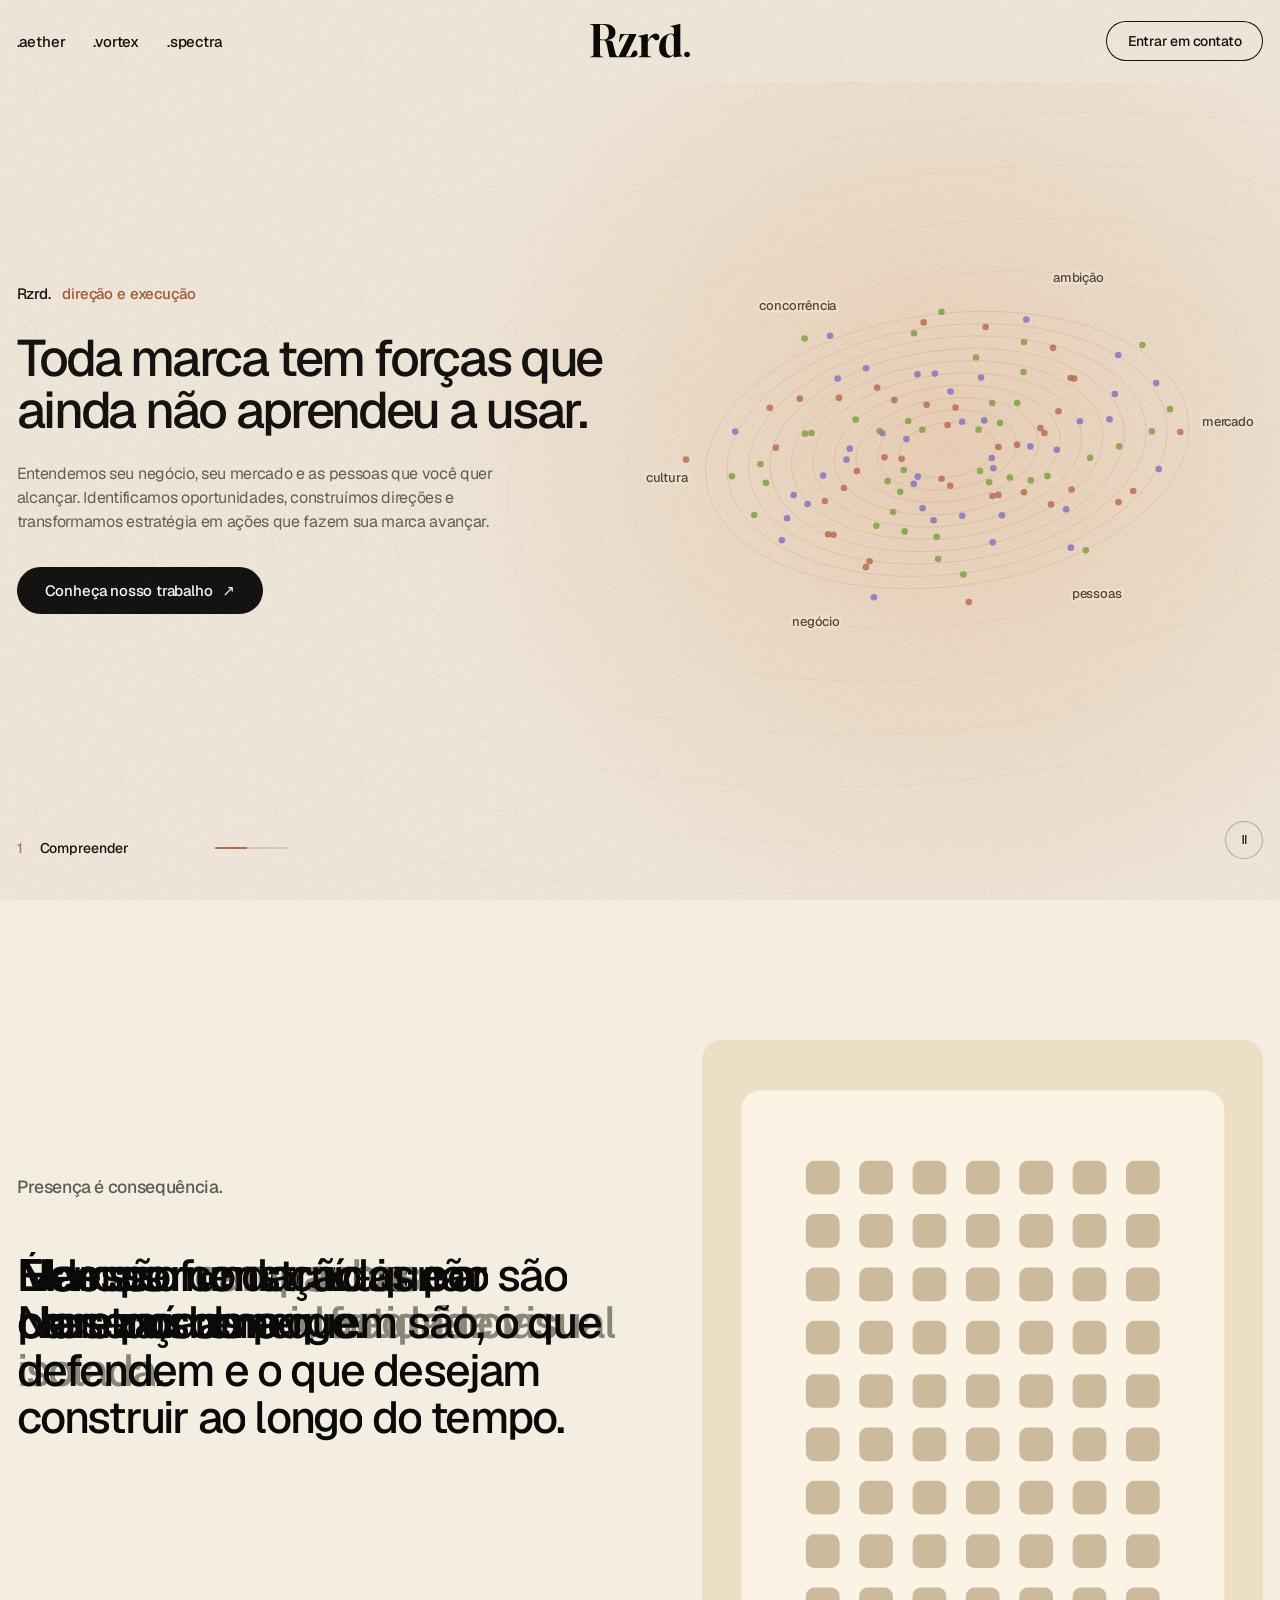
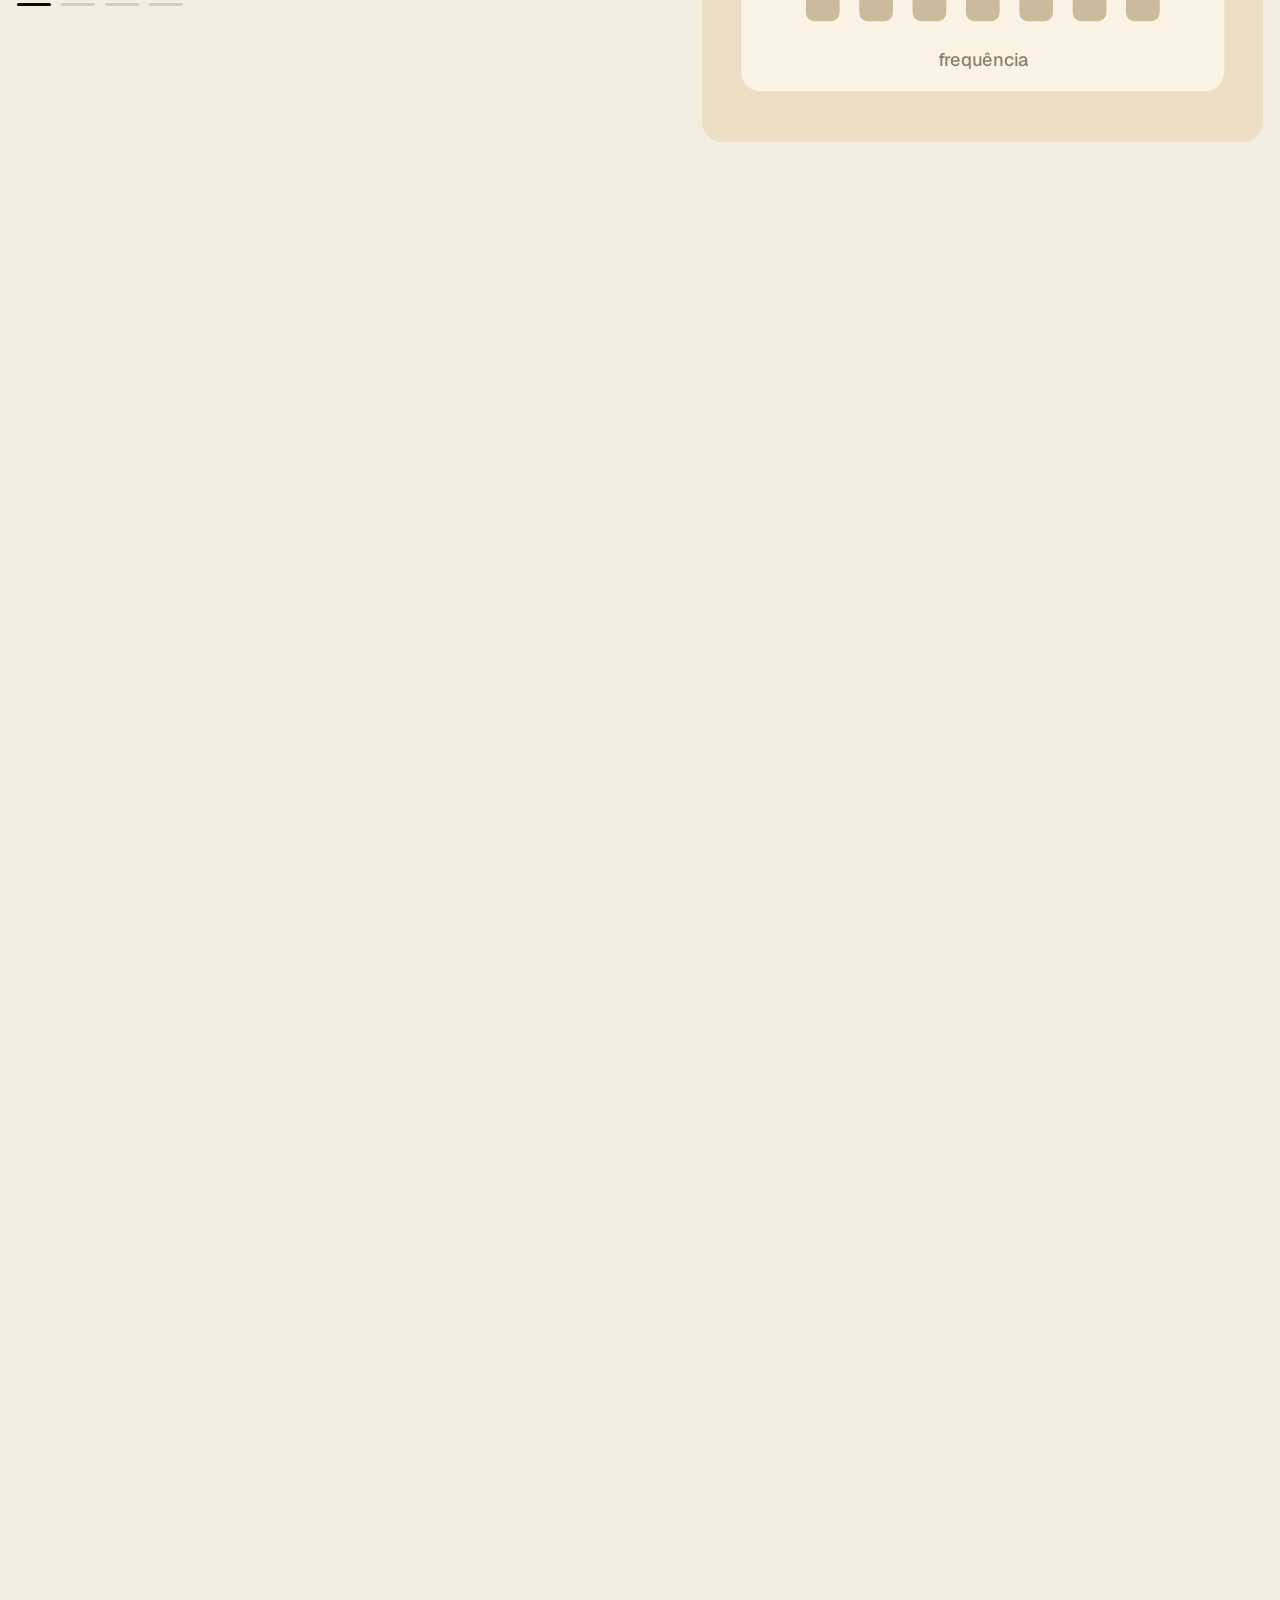
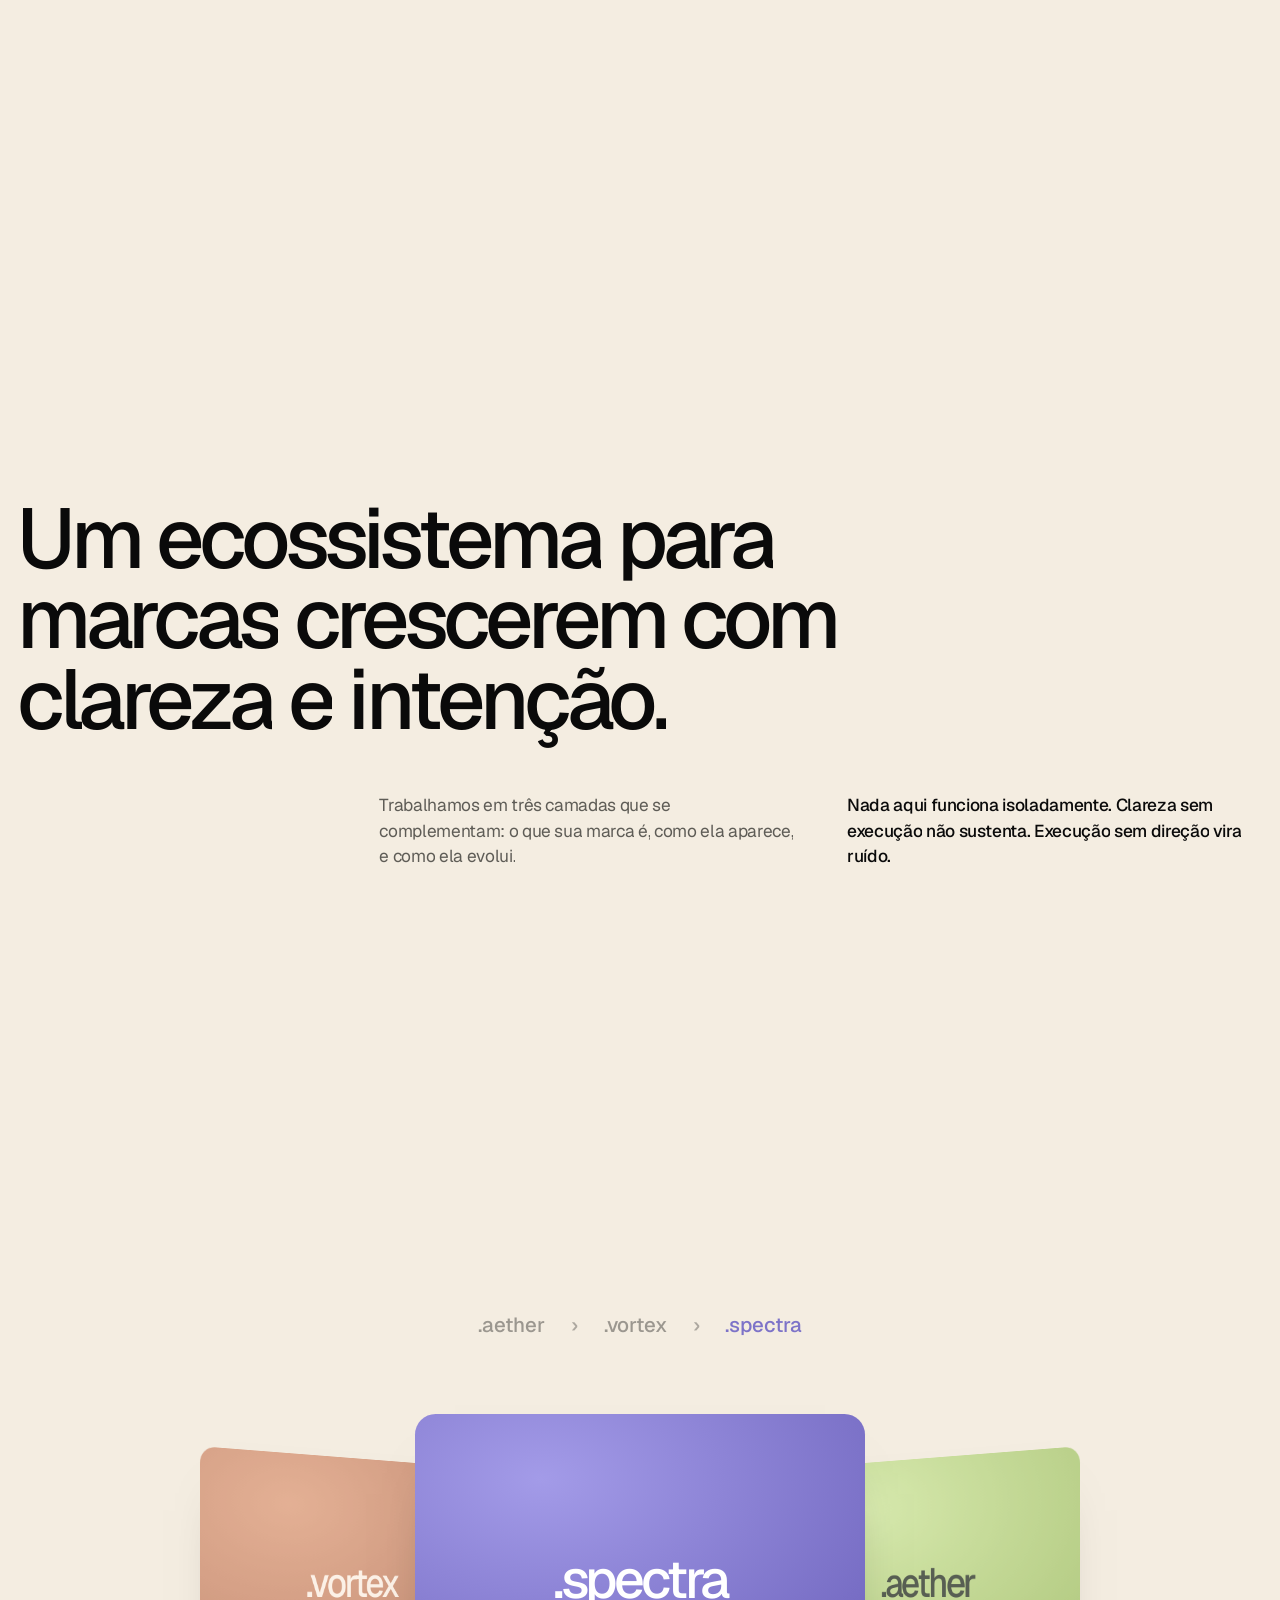
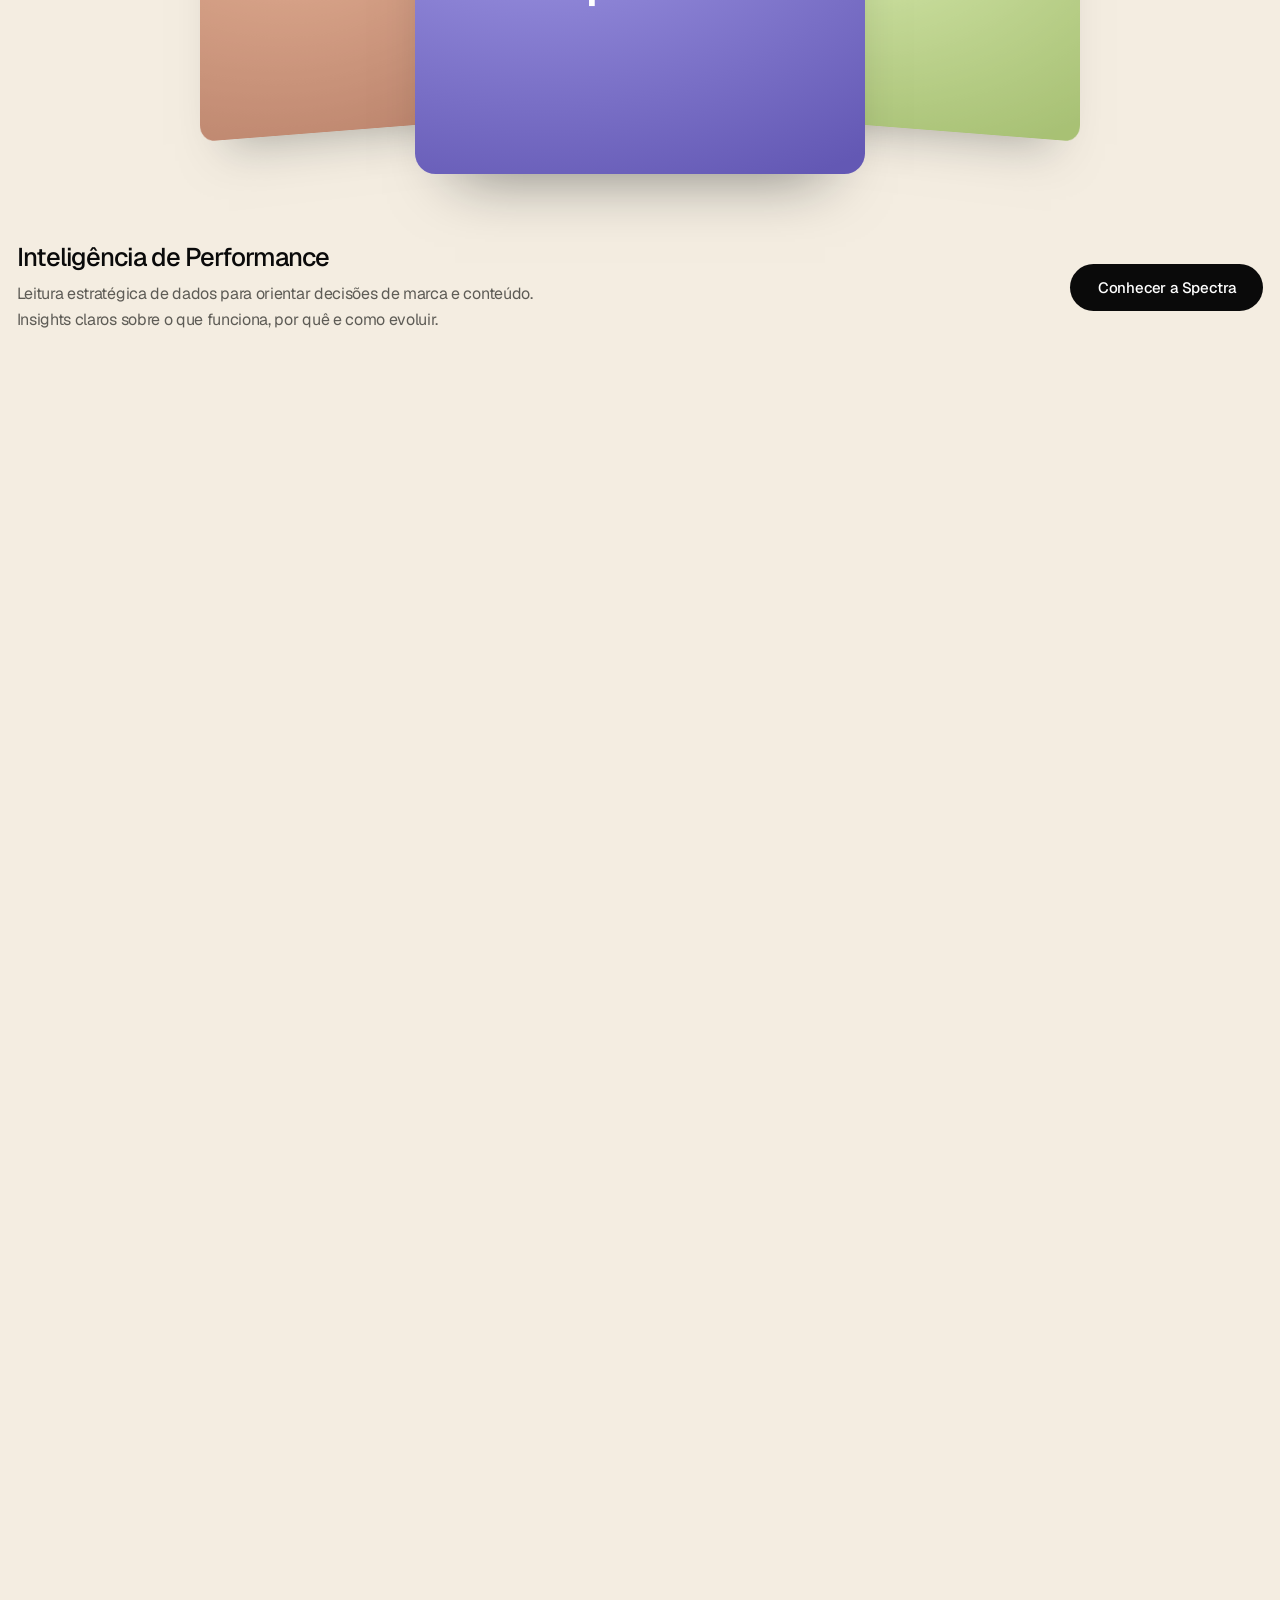
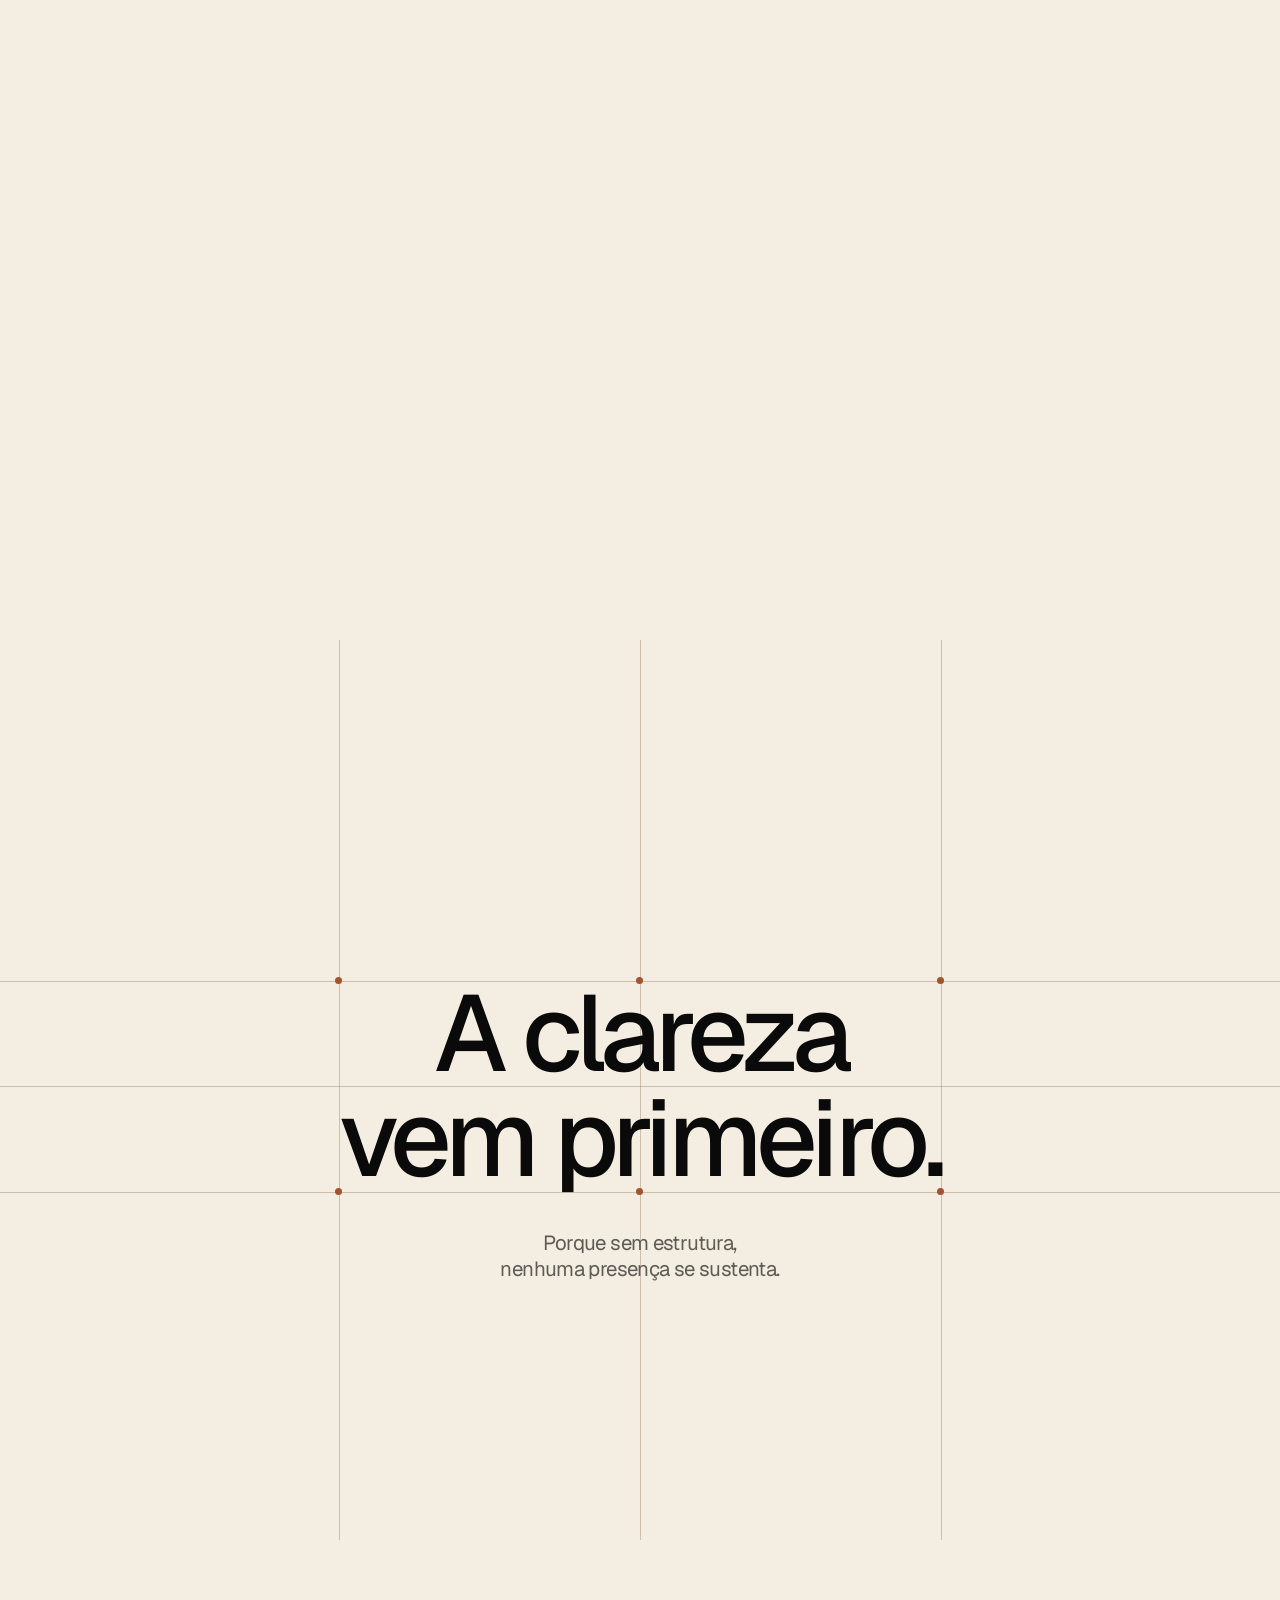
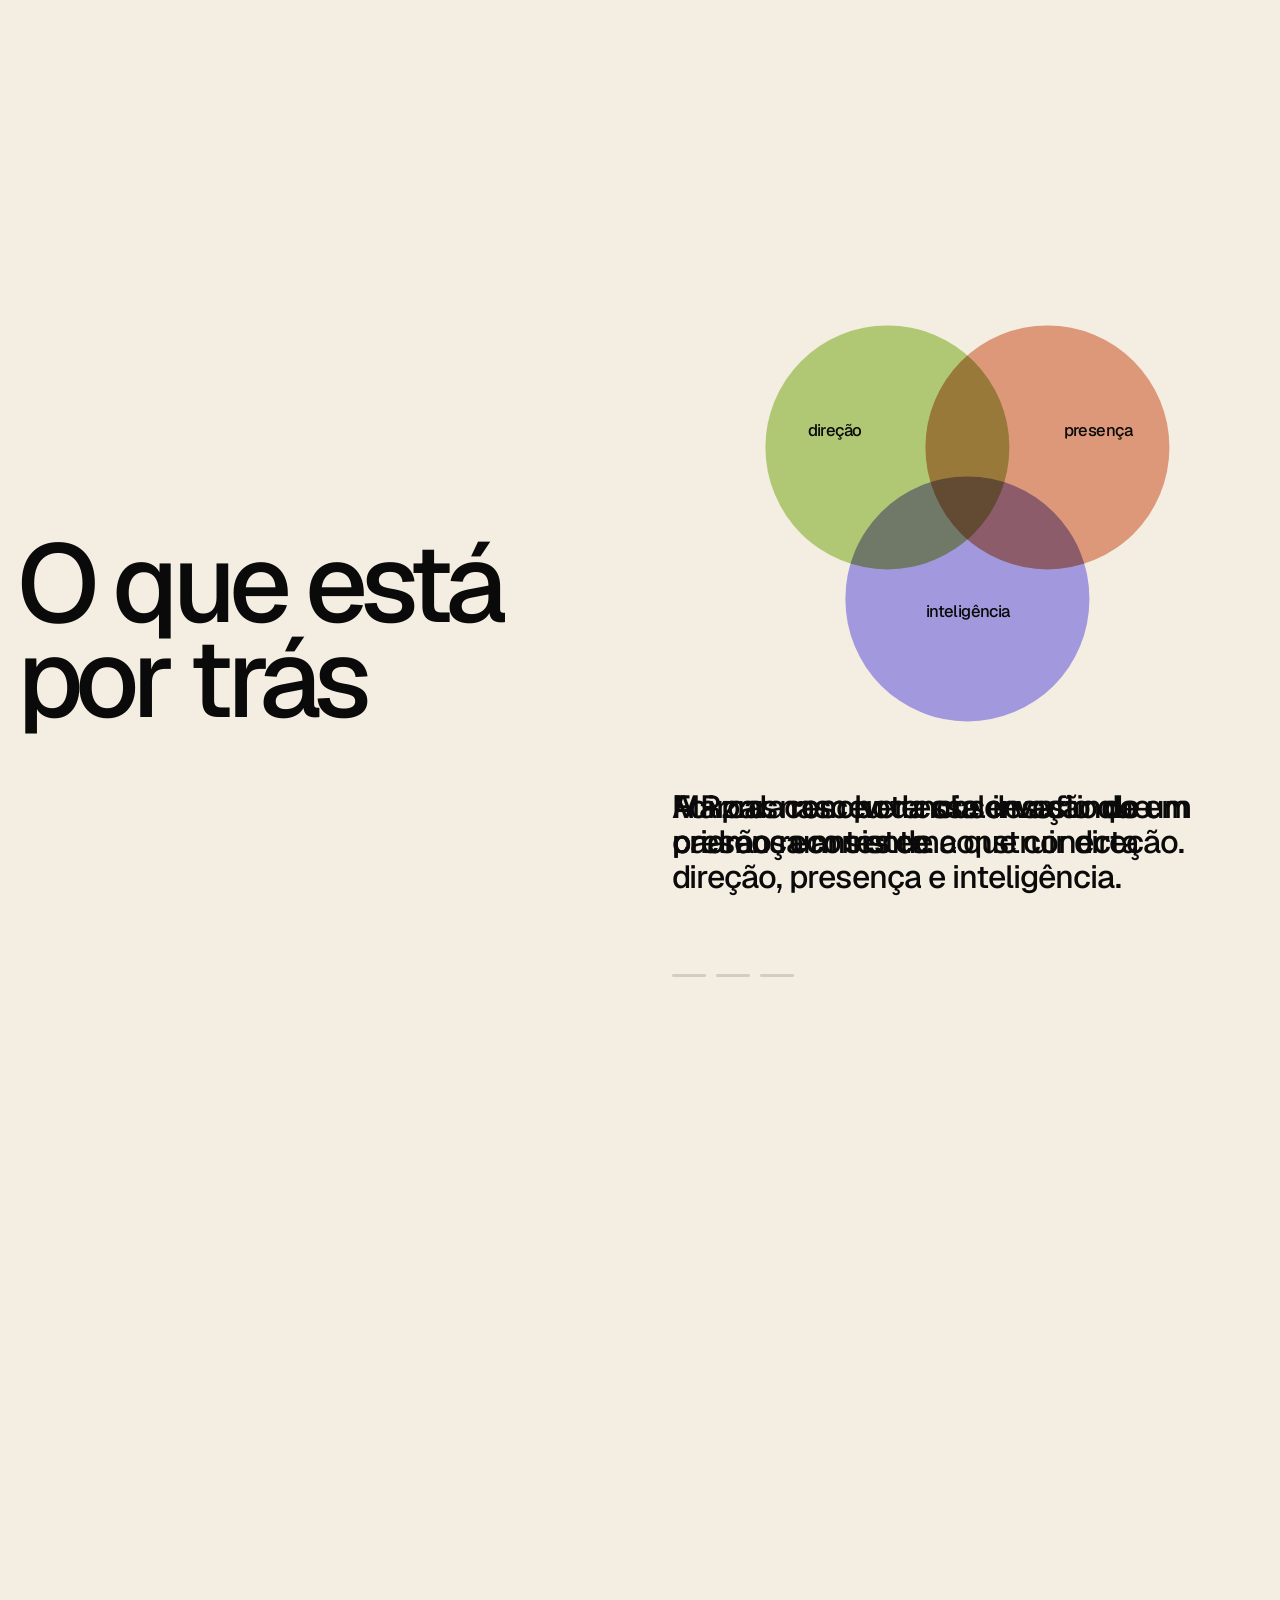
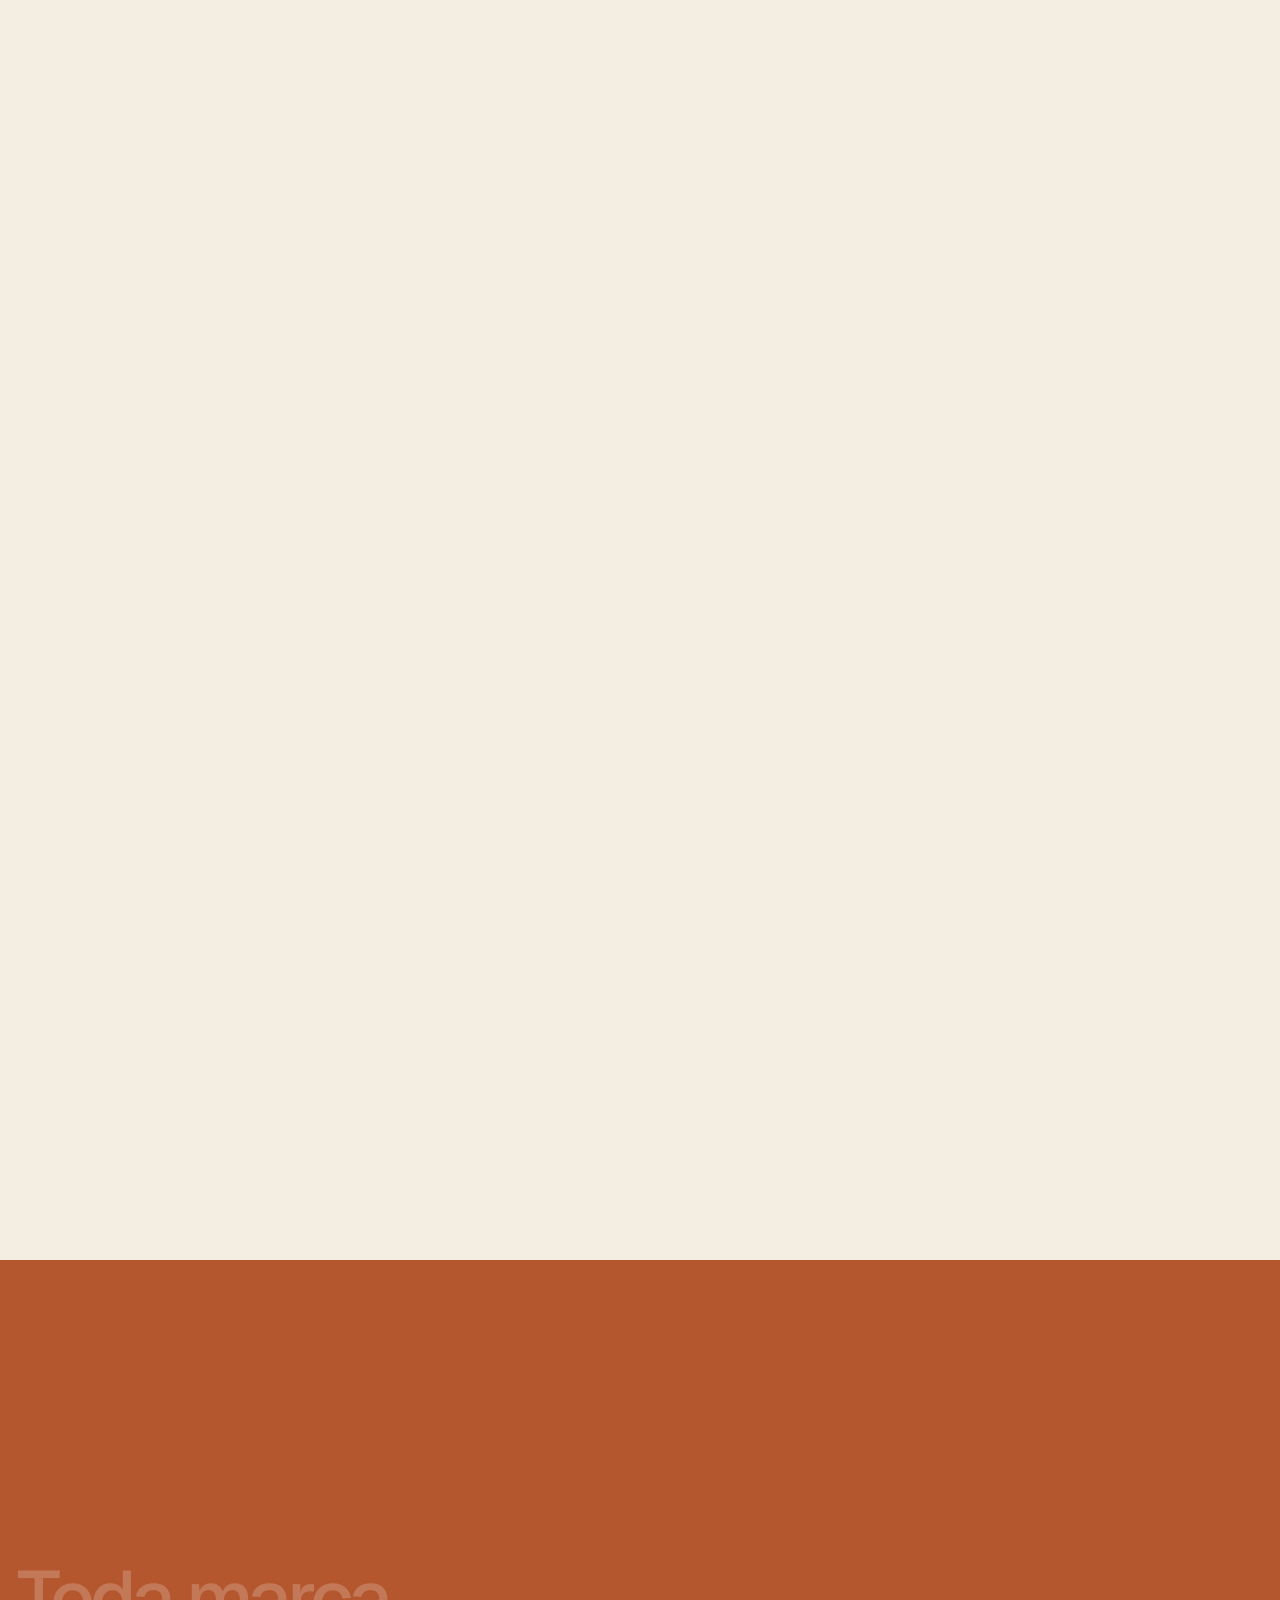
==== commit 170aa8ad: "V31: topo volta a ideia do campo de forca do cliente (seis forcas, orbitas, potencial, tres expresso" ====
--- a/index.html
+++ b/index.html
@@ -1242,101 +1242,162 @@
 
   /* topo: campo de força (adaptado do HTML do cliente; papel quente, cor por produto) */
   var hxC=$('#hxc'),hx=hxC.getContext('2d'),hxSec=$('#topo'),hxN=$('#hxn'),hxS=$('#hxs'),hxP=$('#hxp'),hxZ=$('#hxz');
-  var hw=0,hh=0,hdpr=1,hpaused=false,hel=0,hlast=0,HD=28000,hbrk=[0,.25,.5,.75,1],hcur=-1;
+  var hw=0,hh=0,hdpr=1,hpaused=false,hel=0,hlast=0,HD=32000,hbrk=[0,.25,.5,.75,1],hcur=-1;
   var hlab=['Compreender','Encontrar a direção','Dar forma','Evoluir'];
-  var FAM=['126,160,63','184,106,75','125,115,200'],LC=['86,114,38','158,84,56','96,86,176'],FN=['.aether','.vortex','.spectra'],NP=120;var hmx=-999,hmy=-999,hsx=-999,hsy=-999,hmon=false;
+  var FAM=['126,160,63','184,106,75','125,115,200'],LC=['86,114,38','158,84,56','96,86,176'],FN=['.aether','.vortex','.spectra'];
+  var NP=120,NR=10,PR=12,CF=Math.cos(-.13),SF=Math.sin(-.13);
+  var WORDS=['mercado','pessoas','negócio','cultura','concorrência','ambição'];
+  var CEN=[[-.48,-.17],[.46,-.22],[.04,.47]];
+  var HUB=[[-.75,-.30],[.67,-.39],[-.08,.67],[-.40,.25],[.38,.30],[.05,-.22]];
+  var LNK=[[0,5],[5,1],[0,3],[3,2],[2,4],[4,1],[3,5],[5,4],[3,4],[0,2],[1,2]];
   var ez=function(x){x=cl(x,0,1);return x<.5?8*x*x*x*x:1-Math.pow(-2*x+2,4)/2};
   var sm=function(x){x=cl(x,0,1);return x*x*(3-2*x)};
-  var HP=[],DL=[],hgeo={};
+  var g={},hmx=-999,hmy=-999,hsx=-999,hsy=-999,hmon=false;
   function rnd(i,k){var x=Math.sin(i*127.1+k*311.7)*43758.5453;return x-Math.floor(x)}
   function hxResize(){
     hdpr=Math.min(w.devicePixelRatio||1,2);hw=hxC.clientWidth;hh=hxC.clientHeight;
     hxC.width=hw*hdpr;hxC.height=hh*hdpr;hx.setTransform(hdpr,0,0,hdpr,0,0);
-    var mob=hw<700,W,H,cx,cy;
-    if(mob){var tt=hxSec.querySelector('.hx-txt').offsetTop,top0=84;W=hw*.84;H=Math.max(150,Math.min(300,(tt-12-top0-44)/.9));cx=hw/2;cy=top0+.44*H}else{var tb=hw<1000;W=Math.min(hw*(tb?.34:.42),600);H=Math.min(hh*.62,520);cx=hw*(tb?.805:.755);cy=hh*.5}
-    hgeo={W:W,H:H,cx:cx,cy:cy,r:mob?2.6:3.5,mob:mob};
-    HP=[[],[],[],[]];DL=[[],[],[],[]];
-    var COL=12,ROW=10,BC=5,BR=8,bw=W*.26,gap=W*.11,sx=bw/(BC-1),sy=H*.52/(BR-1),y0=cy-H*.2;
-    for(var i=0;i<NP;i++){
-      var f=i%3,idx=Math.floor(i/3);
-      HP[0].push([cx+(rnd(i,1)-.5)*W*1.02,cy+(rnd(i,2)-.5)*H*1.02]);
-      var c=i%COL,r=Math.floor(i/COL);
-      HP[1].push([cx-W*.46+c*(W*.92/(COL-1)),cy-H*.42+r*(H*.84/(ROW-1))]);
-      var bc=idx%BC,br=Math.floor(idx/BC),bx=cx-W/2+f*(bw+gap);
-      HP[2].push([bx+bc*sx,y0+br*sy]);
-      HP[3].push([bx+bc*sx,y0+br*sy+(1-f)*H*.17-H*.04]);
-    }
-    for(var st=0;st<4;st++)for(var j=0;j<NP;j++){var xn=cl((HP[st][j][0]-(cx-W/2))/W,0,1);DL[st].push(.7*xn+.3*rnd(j,3))}
+    var mob=hw<700,tb=hw<1000,R,cx,cy;
+    if(mob){var tt=hxSec.querySelector('.hx-txt').offsetTop,top0=84,av=tt-12-top0;R=Math.max(76,Math.min(hw*.3,av/1.8));cx=hw/2;cy=top0+av*.46}
+    else if(tb){R=Math.min(hw*.15,hh*.3);cx=hw*.76;cy=hh*.5}
+    else{R=Math.min(hw*.19,hh*.36);cx=hw*.74;cy=hh*.5}
+    g={cx:cx,cy:cy,R:R,mob:mob,r:mob?2.4:3.3};
   }
   w.addEventListener('resize',hxResize);hxResize();
   hxSec.addEventListener('pointermove',function(e){if(e.pointerType==='touch')return;var b=hxC.getBoundingClientRect();hmx=e.clientX-b.left;hmy=e.clientY-b.top;hmon=true});
   hxSec.addEventListener('pointerleave',function(){hmon=false;hsx=-999});
+  /* posições de cada etapa */
+  function orb(i,T,noise,tight){
+    var k=Math.floor(i/PR),j=i%PR,rk=g.R*(.2+.8*k/(NR-1))*tight,dir=k%2?1:-1,om=.00009*(1.7-k*.13)*dir;
+    var th=j/PR*6.283185+k*.62+T*om+(noise?(rnd(i,7)-.5)*1.4*noise:0),rr=1+(noise?(rnd(i,8)-.5)*noise:0);
+    var ex=rk*rr*Math.cos(th),ey=rk*rr*.56*Math.sin(th);
+    return [g.cx+ex*CF-ey*SF,g.cy+ex*SF+ey*CF];
+  }
+  function shape(i,T){
+    var f=i%3,idx=(i-f)/3,R=g.R,bx=g.cx+CEN[f][0]*R,by=g.cy+CEN[f][1]*R,x,y;
+    if(f===0){var th=idx*2.39996+T*.00009,rad=R*(.09+.29*Math.sqrt((idx+.5)/40));x=bx+Math.cos(th)*rad;y=by+Math.sin(th)*rad*.65}
+    else if(f===1){var u=(idx%8)/7-.5,v=(Math.floor(idx/8)%5)/4-.5,t2=idx*.23+T*.000045;x=bx+u*R*.55+Math.sin(t2)*R*.02;y=by+v*R*.38+Math.cos(t2)*R*.02}
+    else{var t3=idx*2.39996+T*.00008,rd=R*(.10+.28*Math.sqrt((idx+.5)/40));x=bx+Math.cos(t3)*rd*(1+.13*Math.sin(t3*3));y=by+Math.sin(t3)*rd*.60}
+    return [x,y];
+  }
+  function hubPos(i,T){
+    var hi=(i*7+Math.floor(i/9))%6,h=HUB[hi],R=g.R,a=i*2.39996+T*.000045*(hi%2?1:-1),rr=R*(.065+.115*Math.sqrt((i%29)/29));
+    return [g.cx+h[0]*R+Math.cos(a)*rr,g.cy+h[1]*R+Math.sin(a)*rr*.75];
+  }
+  function tgt(st,i,T){return st===0?orb(i,T,.28,1):st===1?orb(i,T,0,.8):st===2?shape(i,T):hubPos(i,T)}
+  function ell(rx,ry,a0,a1){hx.beginPath();hx.ellipse(g.cx,g.cy,rx,ry,-.13,a0,a1)}
   function hxFrame(now){
     if(!hlast)hlast=now;
     if(!hpaused)hel+=Math.min(50,now-hlast);hlast=now;
     var r0=hxSec.getBoundingClientRect();
     if(r0.bottom<-40||r0.top>w.innerHeight){requestAnimationFrame(hxFrame);return}
     var p=(hel%HD)/HD,ph=0;for(var k=0;k<4;k++){if(p>=hbrk[k]&&p<hbrk[k+1])ph=k}
-    var q=(p-hbrk[ph])/(hbrk[ph+1]-hbrk[ph]),T=hel,prev=(ph+3)%4,g=hgeo;
-    if(hel<HD*.25&&ph===0)prev=0;
+    var q=(p-hbrk[ph])/(hbrk[ph+1]-hbrk[ph]),T=hel,prev=(ph+3)%4,R=g.R,cx=g.cx,cy=g.cy,first=hel<HD*.25;
+    if(first&&ph===0)prev=0;
     if(ph!==hcur){hcur=ph;hxN.textContent=ph+1;hxS.textContent=hlab[ph];
       [hxN,hxS].forEach(function(e){e.classList.remove('sw');void e.offsetWidth;e.classList.add('sw')})}
     hxP.style.width=(q*100)+'%';
-    if(hmon){hsx+= (hmx-hsx)*.14;hsy+=(hmy-hsy)*.14;if(hsx<-900){hsx=hmx;hsy=hmy}}
+    if(hmon){hsx+=(hmx-hsx)*.14;hsy+=(hmy-hsy)*.14;if(hsx<-900){hsx=hmx;hsy=hmy}}
     hx.clearRect(0,0,hw,hh);
-    var gl=hx.createRadialGradient(g.cx,g.cy,0,g.cx,g.cy,Math.max(g.W,g.H)*.9);
+    var gl=hx.createRadialGradient(cx,cy,0,cx,cy,R*2.1);
     gl.addColorStop(0,'rgba(226,160,112,.34)');gl.addColorStop(1,'rgba(226,160,112,0)');
     hx.fillStyle=gl;hx.fillRect(0,0,hw,hh);
+    var intro=first?sm((T-300)/1500):1;
+    /* campo panorâmico: arcos largos que atravessam a página */
+    hx.lineWidth=.7;
+    for(var b=0;b<(g.mob?4:8);b++){
+      var lay=b/8,sh=Math.sin(T*.000095+b*.21)*R*.06;
+      hx.beginPath();hx.ellipse(cx+sh,cy,R*(1.35+b*.5),R*(.72+b*.21),-.13,Math.PI*.18,Math.PI*1.82);
+      hx.strokeStyle='rgba(120,84,54,'+((.08-lay*.05)*intro).toFixed(3)+')';hx.stroke();
+    }
+    /* órbitas: aparecem alinhadas e se fecham em volta do centro */
+    var RA=ph===0?(first?intro:sm(q/.3)):(ph===1?1:(ph===2?1-sm(q/.35):0)),tf=ph===1?1-.2*ez(q/.45):(ph===0?1:.8);
+    if(RA>.01){
+      hx.lineWidth=.8;
+      for(var k2=0;k2<NR;k2++){var rk=R*(.2+.8*k2/(NR-1))*tf;ell(rk,rk*.56,0,Math.PI*2);hx.strokeStyle='rgba(120,84,54,'+(.17*RA).toFixed(3)+')';hx.stroke()}
+    }
+    /* posições das partículas (cada etapa nasce da anterior, de dentro para fora) */
     var X=[],Y=[],S=[],I0=[];
     for(var i=0;i<NP;i++){
-      var s0=ez((q-DL[ph][i]*.2)/.38),a=HP[prev][i],b=HP[ph][i];
-      var x=a[0]+(b[0]-a[0])*s0,y=a[1]+(b[1]-a[1])*s0;
-      var dr=(ph===0?s0:(prev===0&&hel>=HD*.25?1-s0:0));
-      x+=Math.sin(T*.0006+i*1.7)*5*dr+Math.sin(T*.0011+i*1.9)*1.1;
-      y+=Math.cos(T*.0005+i*2.3)*5*dr+Math.cos(T*.0009+i*2.7)*1.1;
-      if(hmon){var ddx=x-hsx,ddy=y-hsy,dd=Math.sqrt(ddx*ddx+ddy*ddy),RR=g.mob?0:120;if(dd<RR&&dd>.5){var ff=Math.pow(1-dd/RR,2)*22;x+=ddx/dd*ff;y+=ddy/dd*ff}}
+      var a=tgt(prev,i,T),b2=tgt(ph,i,T);
+      var dl=cl(Math.hypot(b2[0]-cx,b2[1]-cy)/(R*1.15),0,1)*.55+rnd(i,3)*.25;
+      var s0=ez((q-dl*.2)/.38),x=a[0]+(b2[0]-a[0])*s0,y=a[1]+(b2[1]-a[1])*s0;
+      x+=Math.sin(T*.0011+i*1.9)*1.1;y+=Math.cos(T*.0009+i*2.7)*1.1;
+      if(hmon){var ddx=x-hsx,ddy=y-hsy,dd=Math.sqrt(ddx*ddx+ddy*ddy),RR=g.mob?0:120;if(dd<RR&&dd>.5){var ff=Math.pow(1-dd/RR,2)*20;x+=ddx/dd*ff;y+=ddy/dd*ff}}
       X.push(x);Y.push(y);S.push(s0);
-      I0.push(T<3200?ez((T/1000-rnd(i,5)*1.1-.2)/1.1):1);
+      I0.push(first&&T<3500?ez((T/1000-rnd(i,5)*1.2-.2)/1.1):1);
     }
-    var wl=ph===1?sm((q-.3)/.25):(ph===2?1-sm(q/.3):0);
+    /* etapa 2: teia polar entre vizinhos (anel e raio) */
+    var wl=ph===1?sm((q-.3)/.3):(ph===2?1-sm(q/.3):0);
     if(wl>.01){
-      hx.lineWidth=.8;hx.strokeStyle='rgba(120,84,54,'+(.2*wl).toFixed(3)+')';hx.beginPath();
-      for(var i2=0;i2<NP;i2++){var c2=i2%12;if(c2<11){hx.moveTo(X[i2],Y[i2]);hx.lineTo(X[i2+1],Y[i2+1])}if(i2+12<NP){hx.moveTo(X[i2],Y[i2]);hx.lineTo(X[i2+12],Y[i2+12])}}
+      hx.lineWidth=.8;hx.strokeStyle='rgba(120,84,54,'+(.22*wl).toFixed(3)+')';hx.beginPath();
+      for(var i2=0;i2<NP;i2++){var kk=Math.floor(i2/PR),jj=i2%PR,nx=kk*PR+(jj+1)%PR;hx.moveTo(X[i2],Y[i2]);hx.lineTo(X[nx],Y[nx]);if(kk<NR-1){hx.moveTo(X[i2],Y[i2]);hx.lineTo(X[i2+PR],Y[i2+PR])}}
       hx.stroke();
     }
-    var wf=ph===2?sm((q-.35)/.3):(ph===3?1:(ph===0&&hel>=HD*.25?1-sm(q/.2):0));
-    if(wf>.01){
-      hx.save();hx.globalAlpha=wf;hx.lineWidth=1;
-      hx.font='500 '+(g.mob?12:14)+'px Geist,system-ui,sans-serif';hx.textAlign='center';
-      for(var f2=0;f2<3;f2++){
-        var yb=Y[111+f2]+g.r+(g.mob?12:16),xl=X[105+f2]-g.r,xr=X[117+f2]+g.r;
-        hx.strokeStyle='rgba(120,84,54,.35)';hx.beginPath();hx.moveTo(xl,yb);hx.lineTo(xl+(xr-xl)*wf,yb);hx.stroke();
-        hx.fillStyle='rgb('+LC[f2]+')';hx.fillText(FN[f2],(xl+xr)/2,yb+(g.mob?18:24)-(1-wf)*8);
-      }
+    /* etapa 3: ligações dentro de cada expressão e o nome embaixo */
+    var wc=ph===2?sm((q-.45)/.3):(ph===3?1-sm(q/.25):0);
+    if(wc>.01){
+      hx.lineWidth=.8;hx.strokeStyle='rgba(120,84,54,'+(.2*wc).toFixed(3)+')';hx.beginPath();
+      for(var i4=0;i4<NP-3;i4++){var dx4=X[i4]-X[i4+3],dy4=Y[i4]-Y[i4+3];if(dx4*dx4+dy4*dy4<R*R*.03){hx.moveTo(X[i4],Y[i4]);hx.lineTo(X[i4+3],Y[i4+3])}}
+      hx.stroke();
+    }
+    var wn=ph===2?sm((q-.4)/.3):(ph===3?1-sm(q/.2):0);
+    if(wn>.01){
+      hx.save();hx.globalAlpha=wn;hx.font='500 '+(g.mob?12:14)+'px Geist,system-ui,sans-serif';hx.textAlign='center';
+      for(var f2=0;f2<3;f2++){hx.fillStyle='rgb('+LC[f2]+')';hx.fillText(FN[f2],cx+CEN[f2][0]*R,cy+CEN[f2][1]*R+R*(f2===1?.34:.38)+(g.mob?14:20)-(1-wn)*8)}
       hx.restore();
     }
-    var we=ph===3?ez((q-.3)/.4):0;
-    if(we>.01){
-      var ax=[],ay=[];
-      for(var f5=0;f5<3;f5++){var j5=f5+6;ax.push(X[j5]);ay.push(Y[j5]-g.H*.07)}
-      hx.save();hx.strokeStyle='rgba(60,44,32,'+(.55*we).toFixed(3)+')';hx.lineWidth=1.4;hx.setLineDash([5,6]);
-      var x0=ax[0],y0=ay[0],x2=ax[2]+g.W*.1,y2=ay[2]-g.H*.06;
-      hx.beginPath();hx.moveTo(x0,y0);hx.lineTo(x0+(x2-x0)*we,y0+(y2-y0)*we);hx.stroke();hx.setLineDash([]);
-      if(we>.95){var an=Math.atan2(y2-y0,x2-x0);hx.beginPath();hx.moveTo(x2,y2);hx.lineTo(x2-9*Math.cos(an-.45),y2-9*Math.sin(an-.45));hx.moveTo(x2,y2);hx.lineTo(x2-9*Math.cos(an+.45),y2-9*Math.sin(an+.45));hx.stroke()}
+    /* etapa 4: sinais voltam ao centro, pontes ligam os seis núcleos, a onda abre o campo */
+    var reset=ph===3?sm((q-.9)/.1):0,evolved=ph===3?sm((q-.18)/.35)*(1-reset):0,signal=ph===3?sm(q/.1)*(1-sm((q-.34)/.16)):0;
+    if(ph===3&&evolved>0||signal>.01){
+      hx.save();
+      CEN.forEach(function(o,k){
+        var x0=cx+o[0]*R,y0=cy+o[1]*R,c1x=cx+o[0]*R*.2,c1y=cy+o[1]*R*.18;
+        hx.beginPath();hx.moveTo(x0,y0);hx.quadraticCurveTo(c1x,c1y,cx,cy);hx.strokeStyle='rgba('+FAM[k]+','+(.4*signal).toFixed(3)+')';hx.lineWidth=1;hx.stroke();
+        for(var n=0;n<5;n++){
+          var u=((q*2.4)+n/5+k*.1)%1,xx=(1-u)*(1-u)*x0+2*(1-u)*u*c1x+u*u*cx,yy=(1-u)*(1-u)*y0+2*(1-u)*u*c1y+u*u*cy;
+          var hl=hx.createRadialGradient(xx,yy,0,xx,yy,7);hl.addColorStop(0,'rgba('+FAM[k]+','+(.9*signal).toFixed(3)+')');hl.addColorStop(1,'rgba('+FAM[k]+',0)');
+          hx.fillStyle=hl;hx.beginPath();hx.arc(xx,yy,7,0,Math.PI*2);hx.fill();
+        }
+      });
+      LNK.forEach(function(l,j){
+        var A=HUB[l[0]],B=HUB[l[1]],x1=cx+A[0]*R,y1=cy+A[1]*R,x2=cx+B[0]*R,y2=cy+B[1]*R;
+        hx.beginPath();hx.moveTo(x1,y1);hx.quadraticCurveTo((x1+x2)/2+Math.sin(j*2.4)*R*.07,(y1+y2)/2+Math.cos(j*1.8)*R*.045,x2,y2);
+        hx.strokeStyle='rgba(184,106,75,'+((.34+(j%3)*.1)*evolved).toFixed(3)+')';hx.lineWidth=1+(j%3)*.2;hx.stroke();
+      });
+      HUB.forEach(function(h,i){
+        var xx=cx+h[0]*R,yy=cy+h[1]*R,rr=2.6+(i%3)*.5;
+        var hl=hx.createRadialGradient(xx,yy,0,xx,yy,rr*6);hl.addColorStop(0,'rgba('+FAM[i%3]+','+(.4*evolved).toFixed(3)+')');hl.addColorStop(1,'rgba('+FAM[i%3]+',0)');
+        hx.fillStyle=hl;hx.beginPath();hx.arc(xx,yy,rr*6,0,Math.PI*2);hx.fill();
+        hx.beginPath();hx.arc(xx,yy,rr,0,Math.PI*2);hx.fillStyle='rgba('+FAM[i%3]+','+(.95*evolved).toFixed(3)+')';hx.fill();
+      });
+      var wave=sm((q-.5)/.4)*evolved;
+      ell(R*(.55+wave*3),R*(.36+wave*1.1),0,Math.PI*2);hx.strokeStyle='rgba(184,106,75,'+(.2*wave).toFixed(3)+')';hx.lineWidth=1;hx.stroke();
       hx.restore();
     }
-    // varredura: uma faixa diagonal atravessa a malha e cresce os pontos por onde passa
+    /* partículas */
     var sw=ph===0?0:(ph===1?sm((q-.5)/.2):1),ws=((T*.00026)%1.7)-.35;
     for(var i3=0;i3<NP;i3++){
-      var u=((X[i3]-(g.cx-g.W/2))/g.W+(Y[i3]-(g.cy-g.H/2))/g.H)*.5,hit=Math.max(0,1-Math.abs(u-ws)/.13)*sw;
-      var rr=g.r*(1+.38*Math.sin(Math.PI*cl(S[i3],0,1))+.55*hit)*I0[i3];
-      hx.beginPath();hx.arc(X[i3],Y[i3],Math.max(.01,rr),0,Math.PI*2);
+      var u2=((X[i3]-(cx-1.1*R))/(2.2*R)+(Y[i3]-(cy-.6*R))/(1.2*R))*.5,hit=Math.max(0,1-Math.abs(u2-ws)/.13)*sw;
+      var rr2=g.r*(1+.32*Math.sin(Math.PI*cl(S[i3],0,1))+.5*hit)*I0[i3];
+      hx.beginPath();hx.arc(X[i3],Y[i3],Math.max(.01,rr2),0,Math.PI*2);
       hx.fillStyle='rgba('+FAM[i3%3]+','+Math.min(1,(.82+.18*hit)*I0[i3]).toFixed(3)+')';hx.fill();
     }
+    /* as seis forças (começo) e o potencial (descoberta) */
+    var wv=ph===0?(first?sm((T-1200)/1000):sm(q/.12))*(1-sm((q-.78)/.2)):0;
+    if(wv>.01){
+      hx.font='500 '+(g.mob?11:13)+'px Geist,system-ui,sans-serif';hx.textAlign='center';
+      WORDS.forEach(function(wd,i){
+        var an=i*Math.PI/3+T*.000013,ex=Math.cos(an)*R*1.16,ey=Math.sin(an)*R*(.56*1.16+.1);
+        var wx=cx+ex*CF-ey*SF,wy=cy+ex*SF+ey*CF+4;hx.lineWidth=5;hx.lineJoin='round';hx.strokeStyle='rgba(243,232,214,'+(.9*wv).toFixed(3)+')';hx.strokeText(wd,wx,wy);hx.fillStyle='rgba(60,44,32,'+(.88*wv).toFixed(3)+')';hx.fillText(wd,wx,wy);
+      });
+    }
+    var pv=ph===1?sm((q-.12)/.2)*(1-sm((q-.62)/.25)):0;
+    if(pv>.01){hx.textAlign='center';hx.font='500 '+(g.mob?14:18)+'px Geist,system-ui,sans-serif';hx.lineWidth=6;hx.lineJoin='round';hx.strokeStyle='rgba(243,232,214,'+(.92*pv).toFixed(3)+')';hx.strokeText('potencial',cx,cy-R*.05);hx.fillStyle='rgba(165,83,47,'+pv.toFixed(3)+')';hx.fillText('potencial',cx,cy-R*.05)}
     requestAnimationFrame(hxFrame);
   }
   hxZ.addEventListener('click',function(){hpaused=!hpaused;hxZ.textContent=hpaused?'▶':'Ⅱ';hxZ.setAttribute('aria-label',hpaused?'Reproduzir animação':'Pausar animação')});
-  if(rm){hpaused=true;hel=17000;hxZ.textContent='▶'}
+  if(rm){hpaused=true;hel=22000;hxZ.textContent='▶'}
   requestAnimationFrame(hxFrame);
   w.__rzrdHero=function(ms){hel=ms};
 
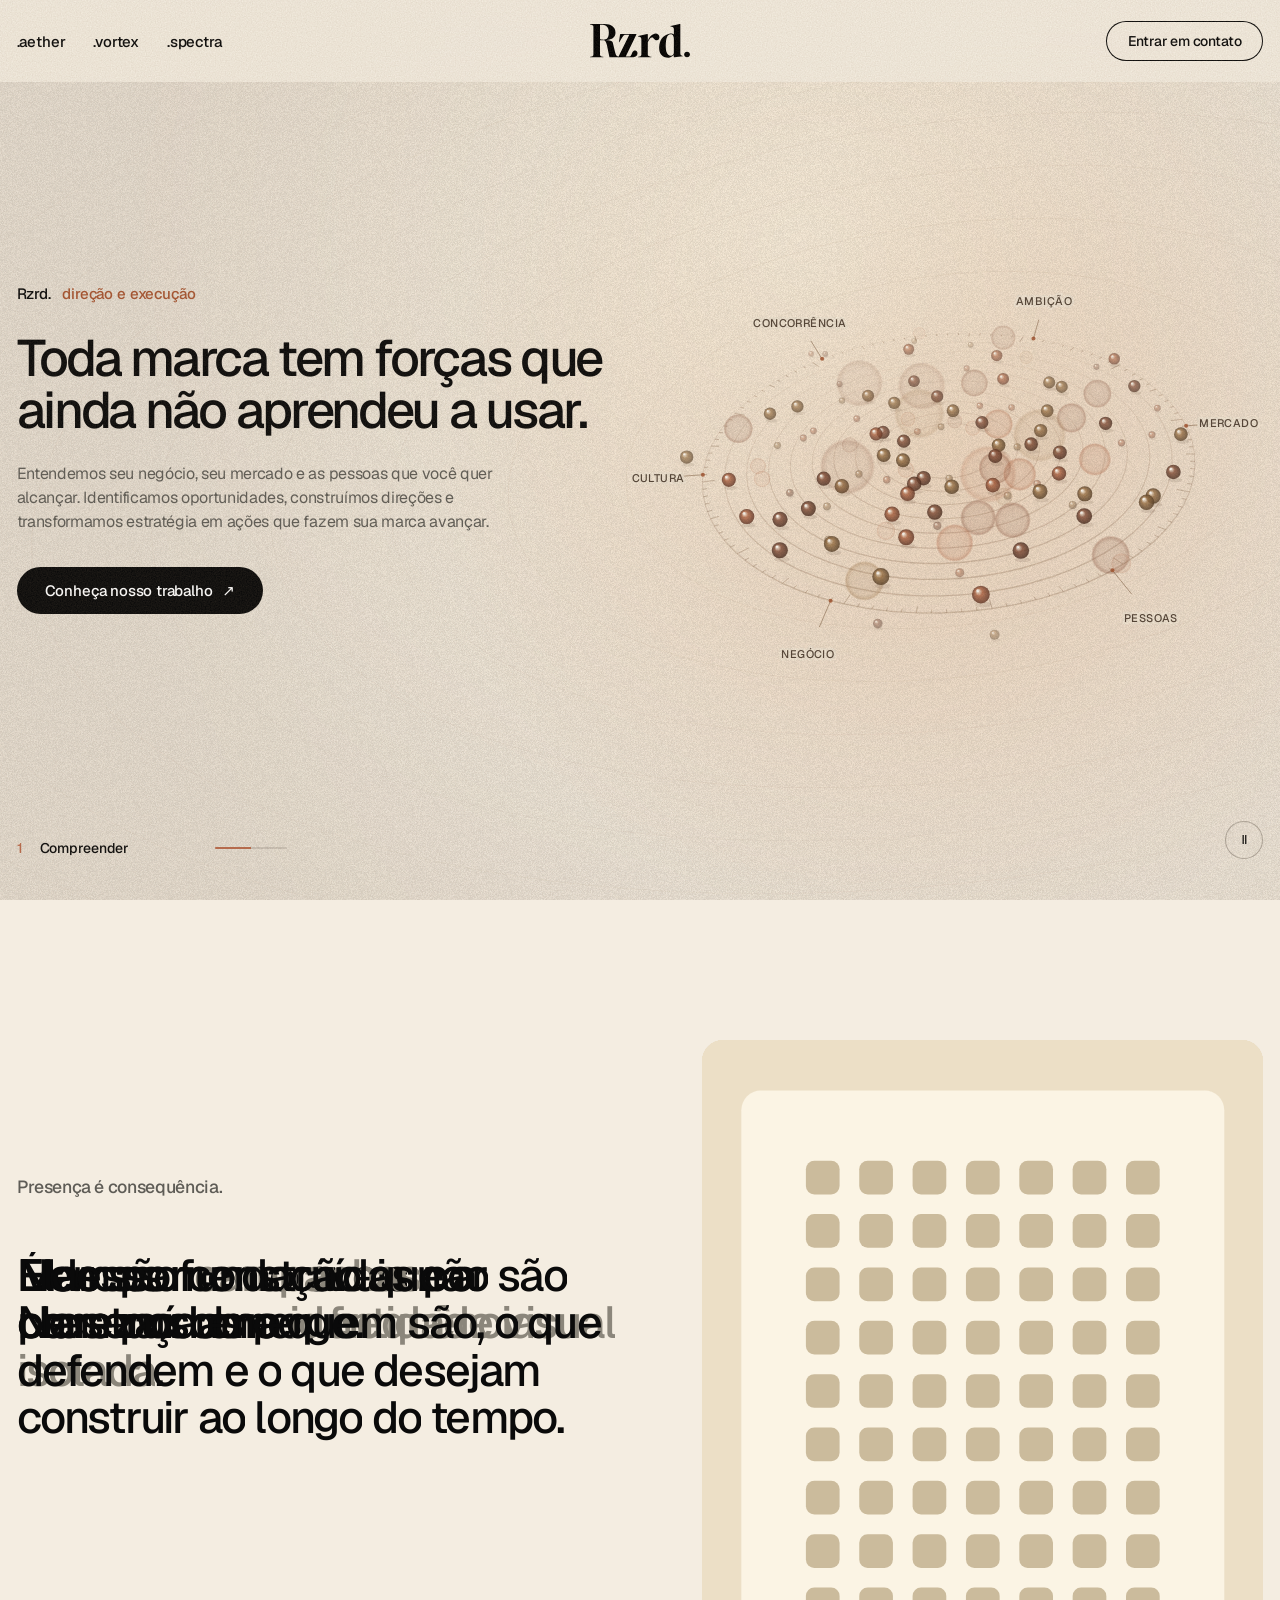
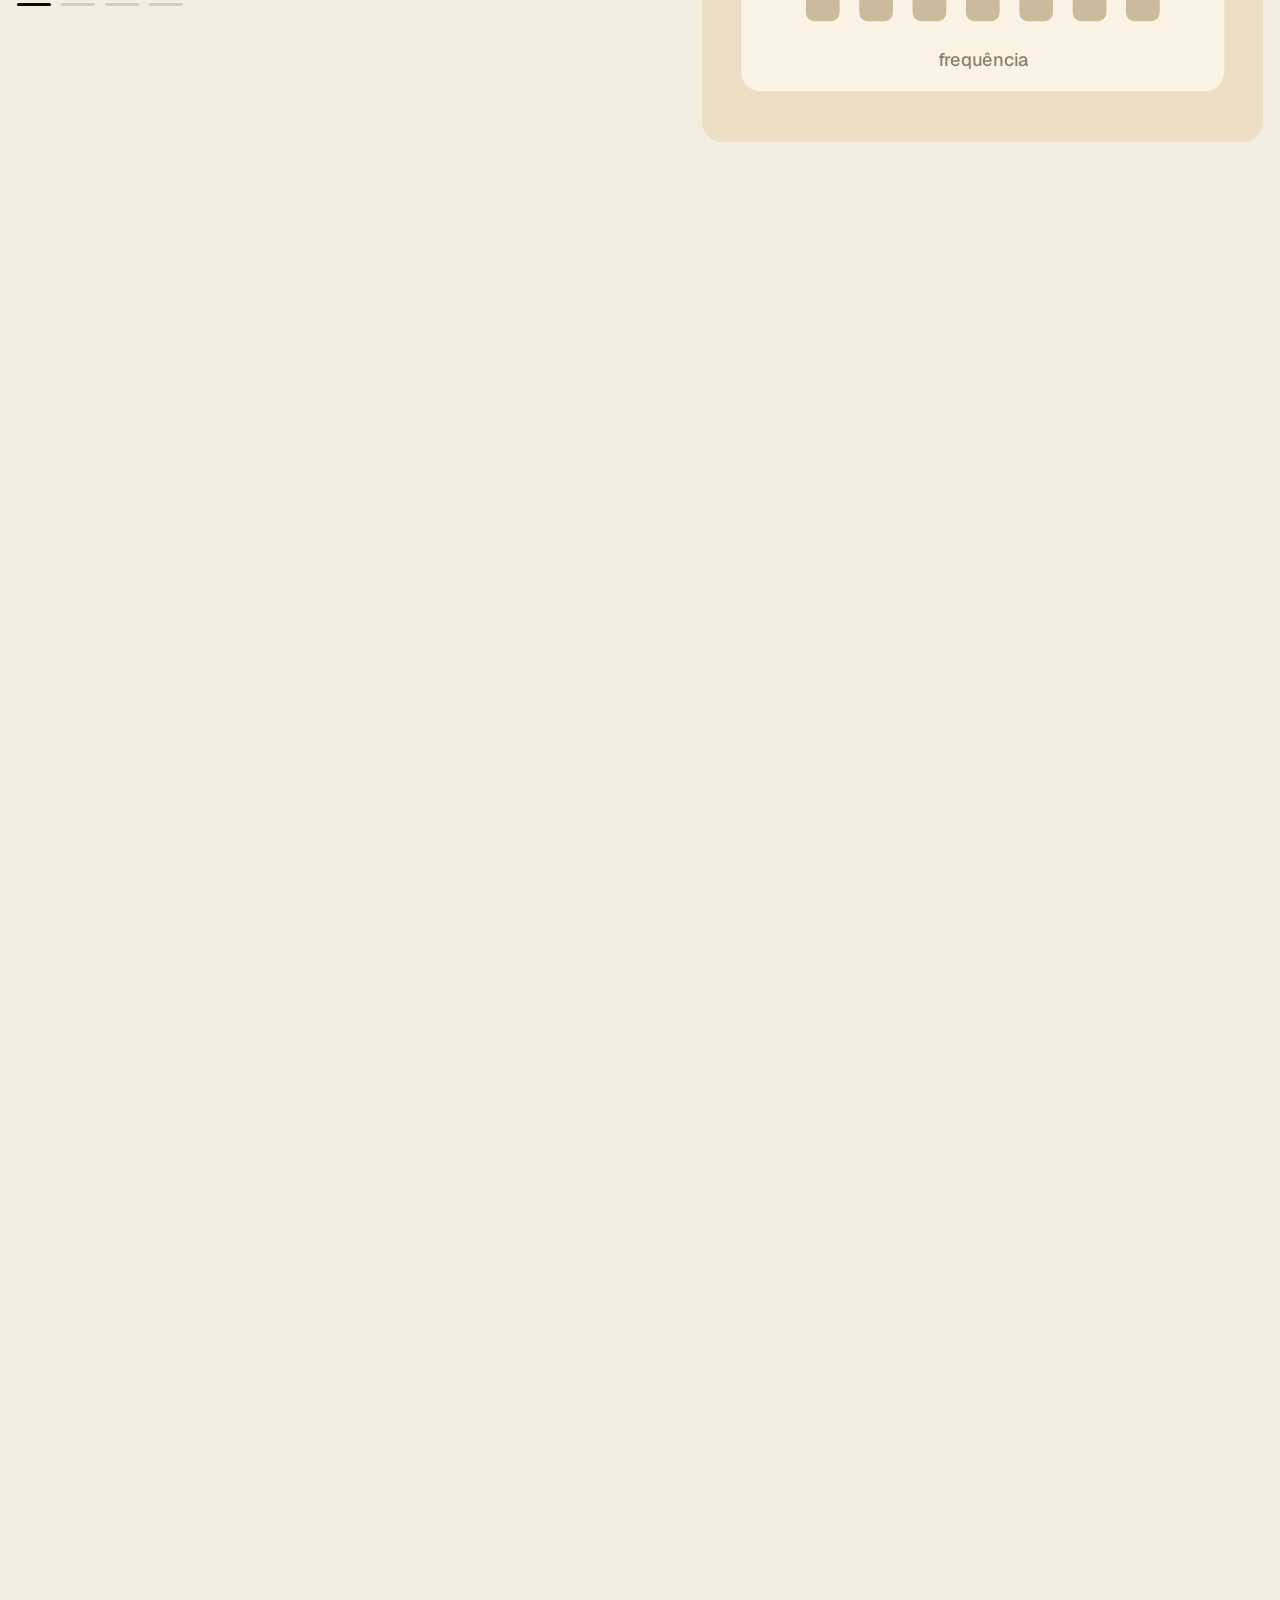
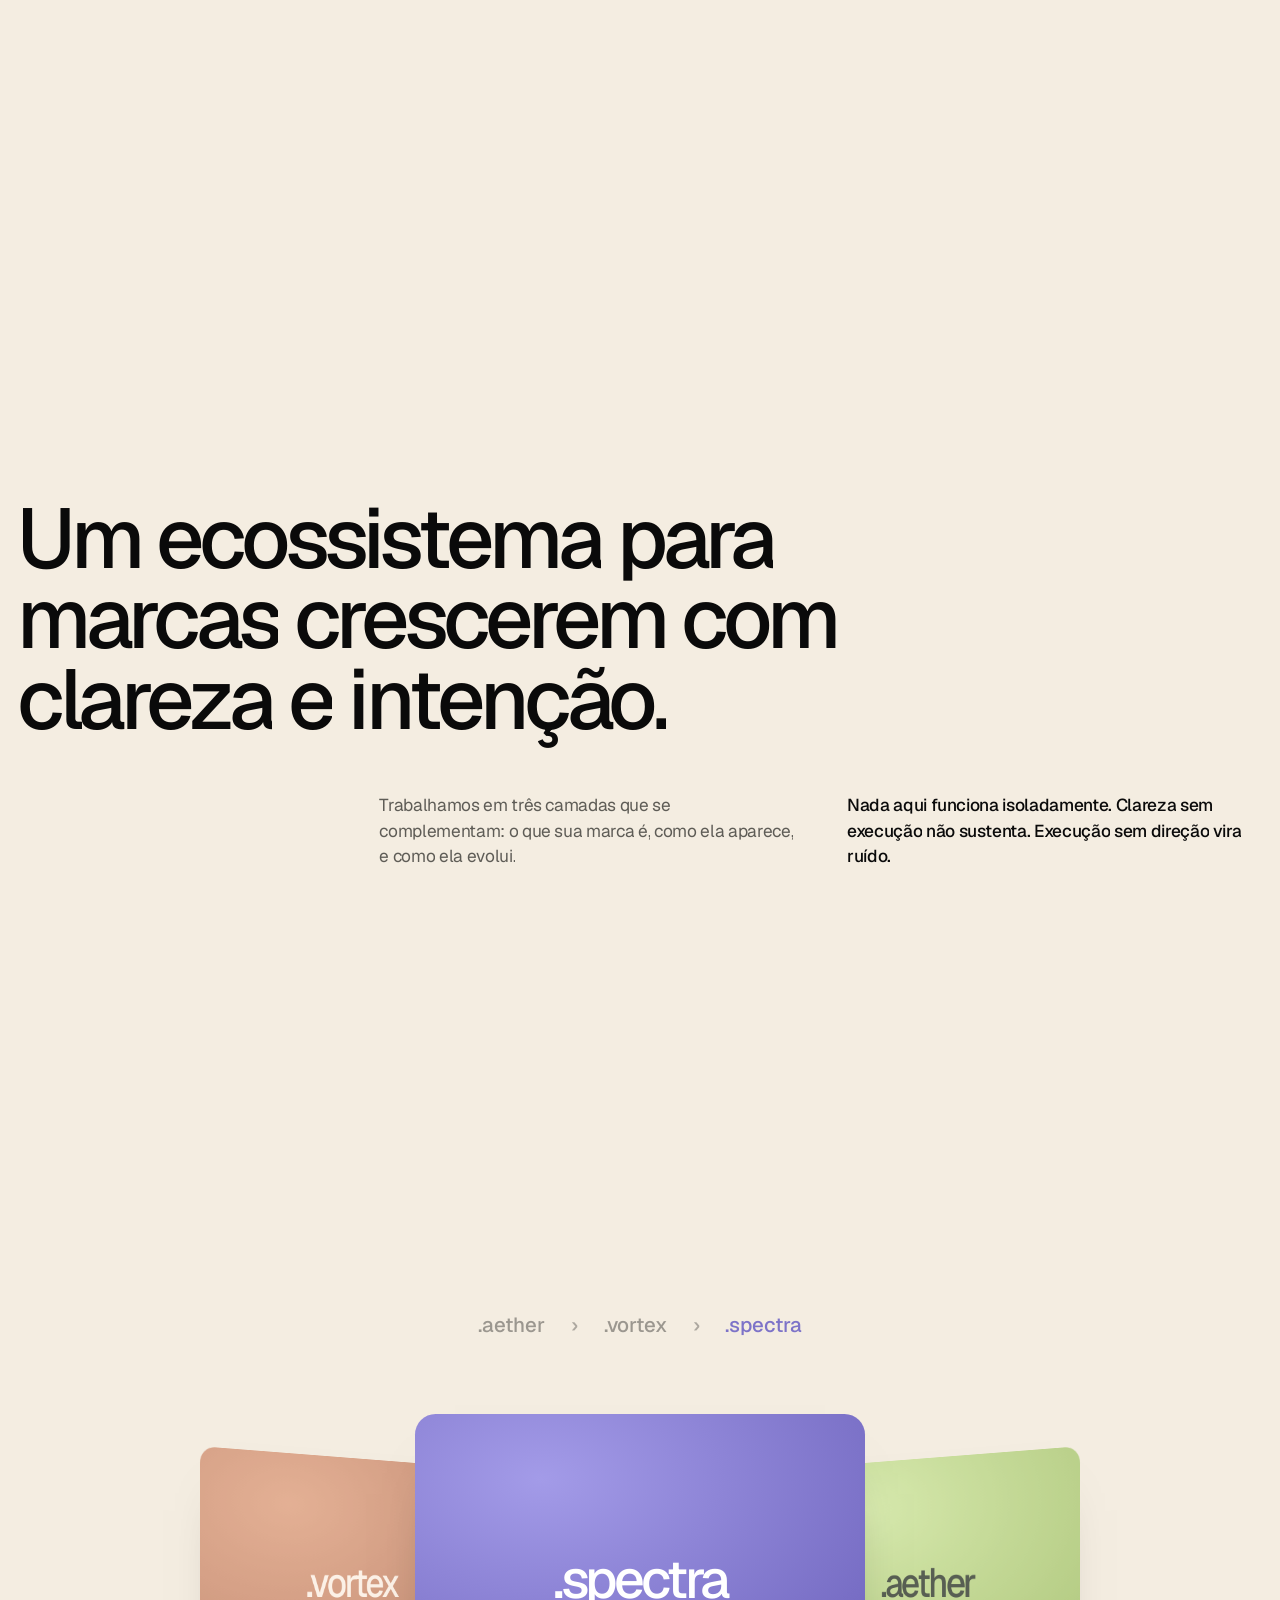
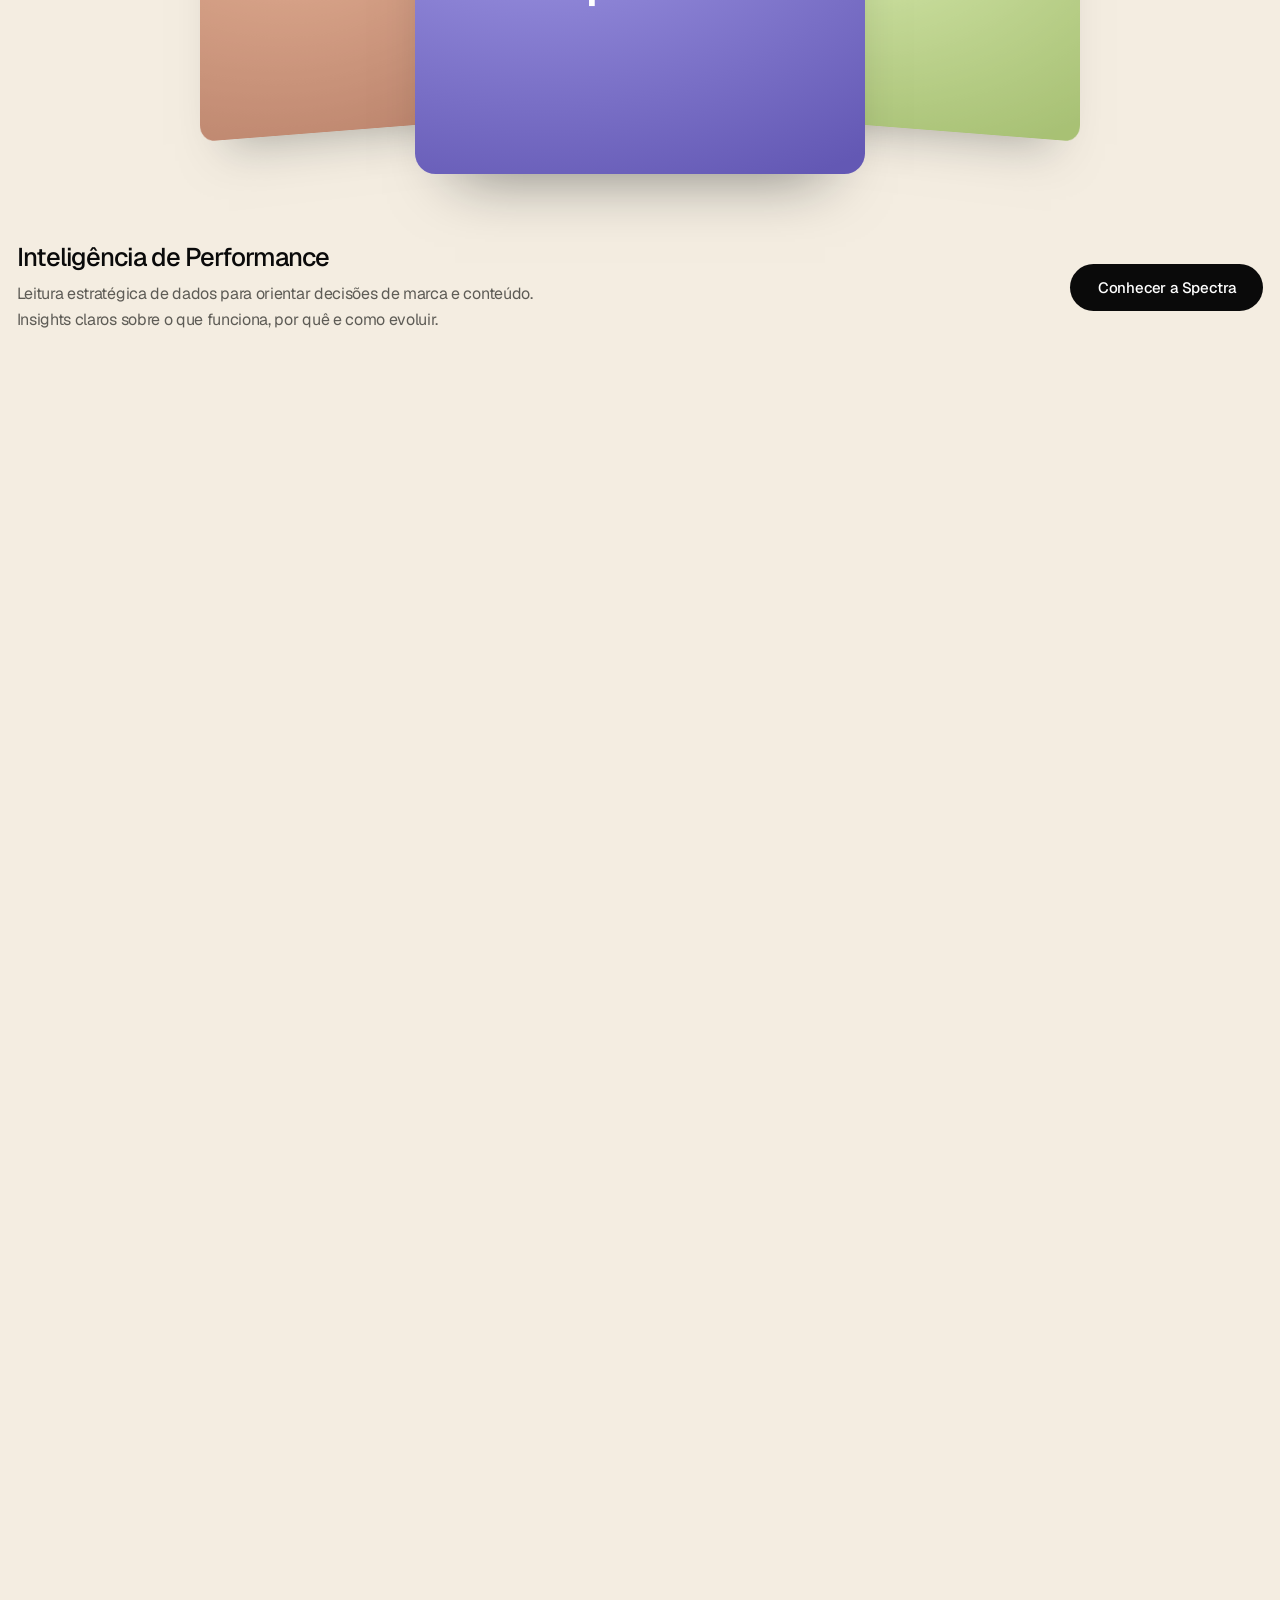
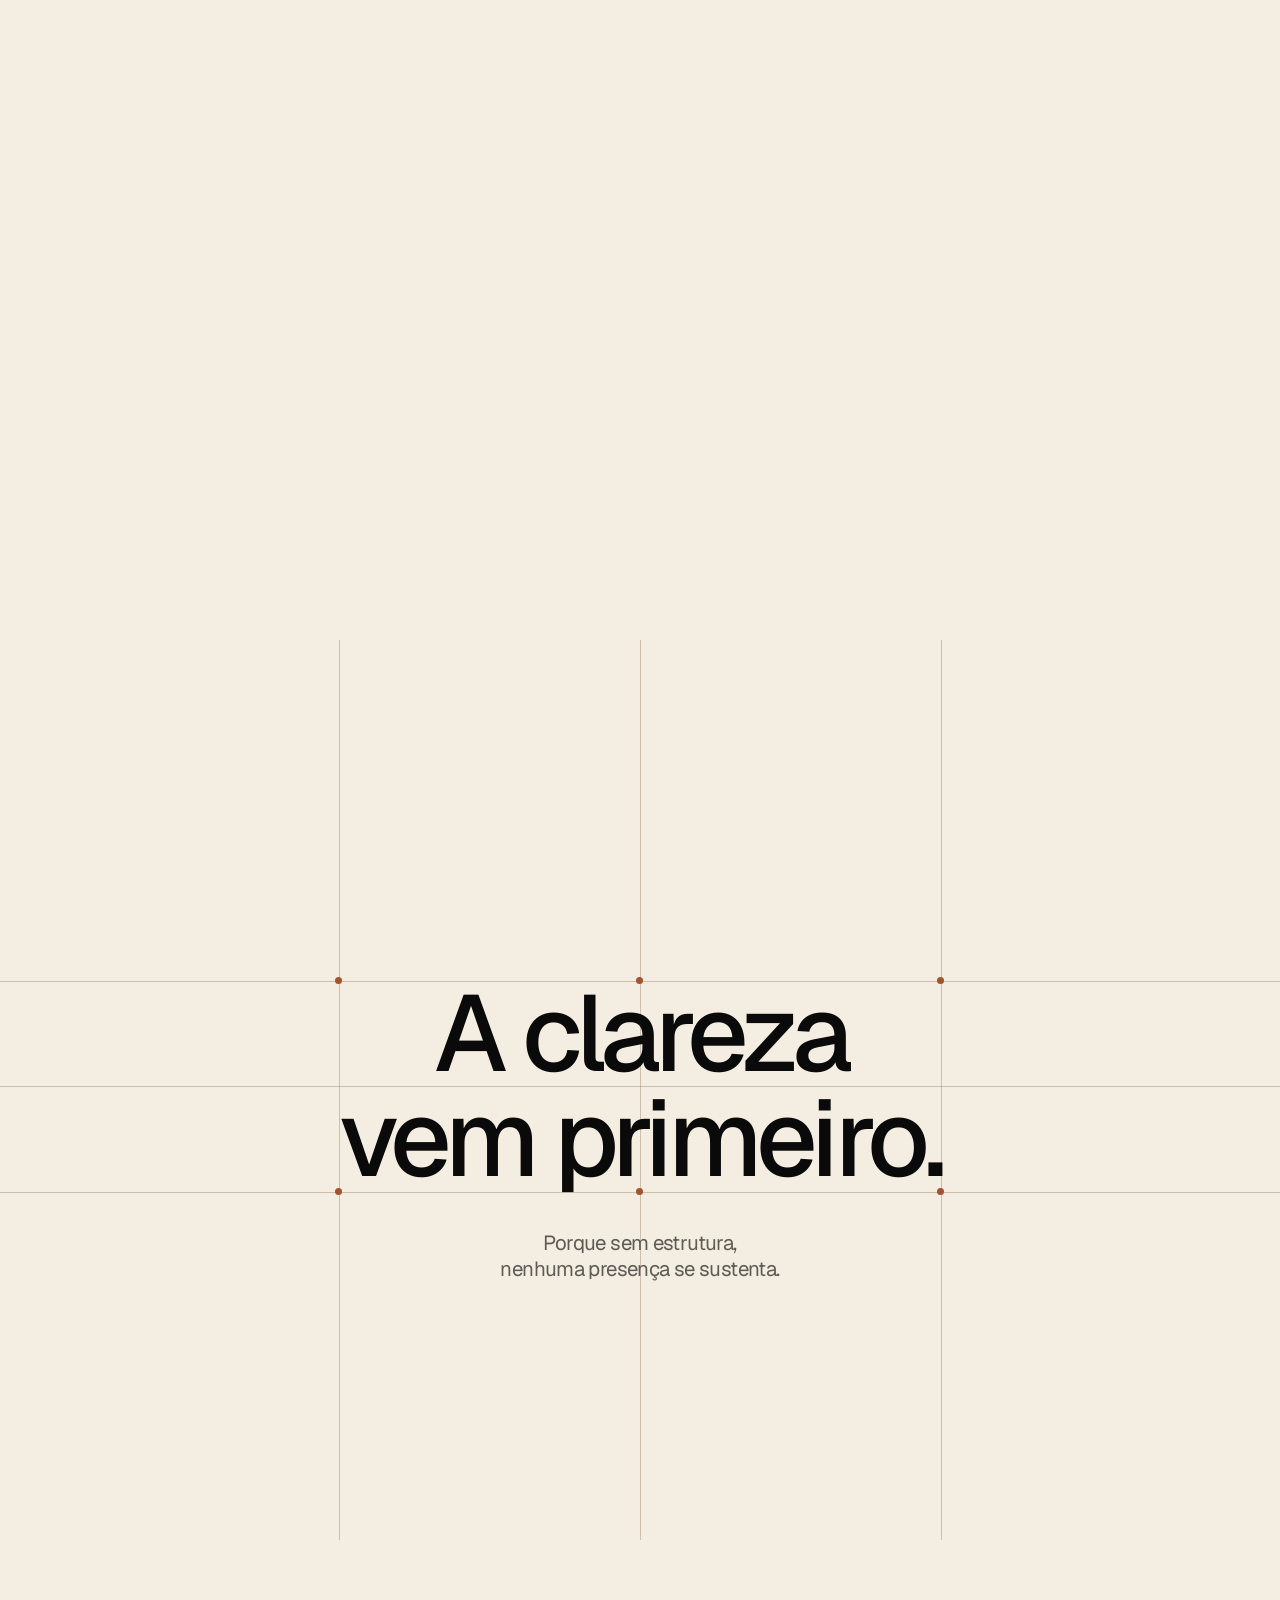
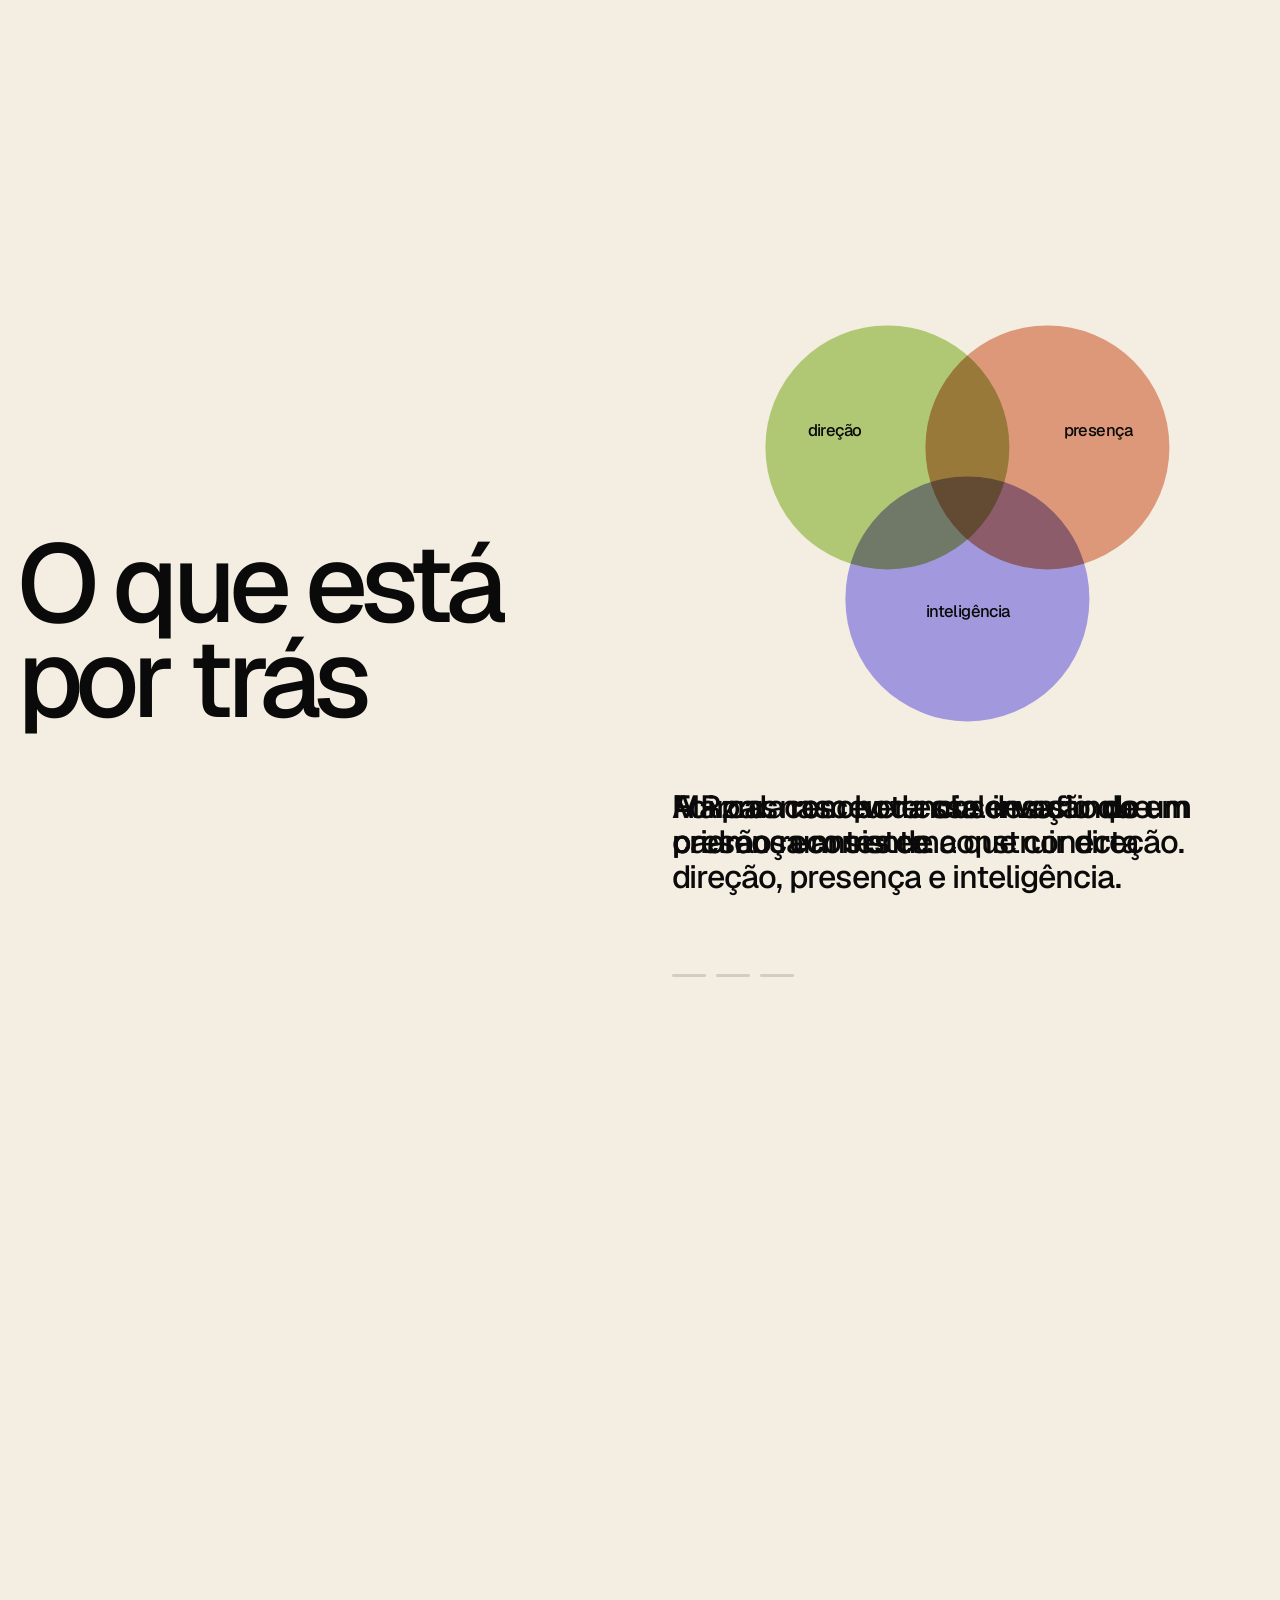
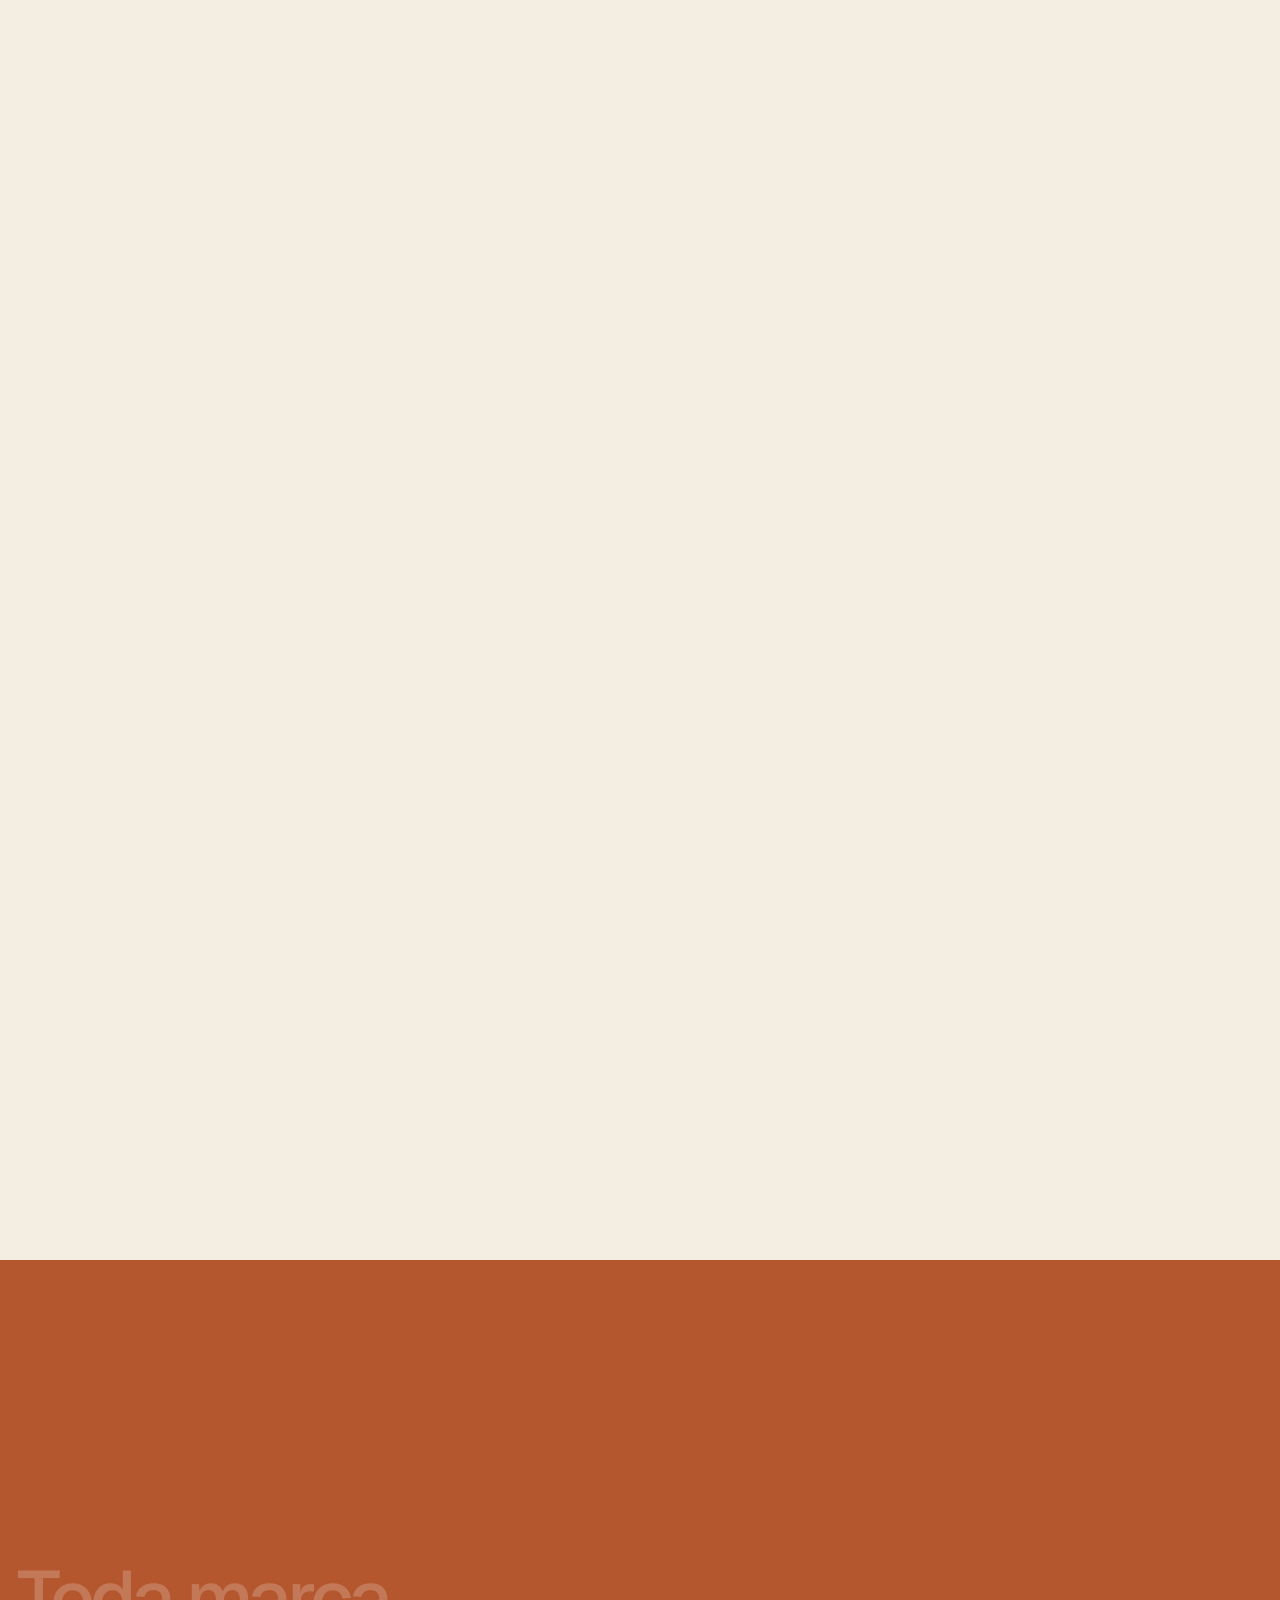
==== commit 96e8602d: "V32: topo premium (esferas monocromaticas, aneis em 3D com profundidade, regua na orbita, bokeh com " ====
--- a/index.html
+++ b/index.html
@@ -1019,6 +1019,9 @@
   .qw{filter:none!important;transform:none!important;text-shadow:none!important}
   .qc-txt p{opacity:1!important;transform:none!important;filter:none!important}
 }
+
+/* ---------- LAB ---------- */
+.fx-grain{position:absolute;inset:0;z-index:0;pointer-events:none;background-size:150px 150px;mix-blend-mode:multiply;opacity:.075}
 </style>
 <noscript><style>.hd.hid{transform:none;opacity:1;pointer-events:auto}</style></noscript>
 </head>
@@ -1246,13 +1249,17 @@
   var hlab=['Compreender','Encontrar a direção','Dar forma','Evoluir'];
   var FAM=['126,160,63','184,106,75','125,115,200'],LC=['86,114,38','158,84,56','96,86,176'],FN=['.aether','.vortex','.spectra'];
   var NP=120,NR=10,PR=12,CF=Math.cos(-.13),SF=Math.sin(-.13);
-  var WORDS=['mercado','pessoas','negócio','cultura','concorrência','ambição'];
+  var WORDS=['MERCADO','PESSOAS','NEGÓCIO','CULTURA','CONCORRÊNCIA','AMBIÇÃO'];
   var CEN=[[-.48,-.17],[.46,-.22],[.04,.47]];
   var HUB=[[-.75,-.30],[.67,-.39],[-.08,.67],[-.40,.25],[.38,.30],[.05,-.22]];
   var LNK=[[0,5],[5,1],[0,3],[3,2],[2,4],[4,1],[3,5],[5,4],[3,4],[0,2],[1,2]];
   var ez=function(x){x=cl(x,0,1);return x<.5?8*x*x*x*x:1-Math.pow(-2*x+2,4)/2};
   var sm=function(x){x=cl(x,0,1);return x*x*(3-2*x)};
-  var g={},hmx=-999,hmy=-999,hsx=-999,hsy=-999,hmon=false;
+  var g={},hmx=-999,hmy=-999,hsx=-999,hsy=-999,hmon=false,lk=0,lxs=0,lys=0,pmx=0,pmy=0;
+  FAM=['176,98,64','158,116,70','132,76,54'];
+  var DK=['92,46,30','82,58,34','68,38,26'];
+  var FX={};(function(){var m=/fx=([a-z0-9,]*)/.exec(location.hash);var dd=m?m[1]:'mat,depth,orb3d,sparse,leader,lens,grain,intro,ringz,dial,bokeh,light';dd.split(',').forEach(function(k){if(k)FX[k]=1})})();
+  w.__fx=FX;
   function rnd(i,k){var x=Math.sin(i*127.1+k*311.7)*43758.5453;return x-Math.floor(x)}
   function hxResize(){
     hdpr=Math.min(w.devicePixelRatio||1,2);hw=hxC.clientWidth;hh=hxC.clientHeight;
@@ -1261,16 +1268,28 @@
     if(mob){var tt=hxSec.querySelector('.hx-txt').offsetTop,top0=84,av=tt-12-top0;R=Math.max(76,Math.min(hw*.3,av/1.8));cx=hw/2;cy=top0+av*.46}
     else if(tb){R=Math.min(hw*.15,hh*.3);cx=hw*.76;cy=hh*.5}
     else{R=Math.min(hw*.19,hh*.36);cx=hw*.74;cy=hh*.5}
-    g={cx:cx,cy:cy,R:R,mob:mob,r:mob?2.4:3.3};
+    g={cx:cx,cy:cy,R:R,R0:R,mob:mob,r:mob?2.4:3.3};
   }
   w.addEventListener('resize',hxResize);hxResize();
   hxSec.addEventListener('pointermove',function(e){if(e.pointerType==='touch')return;var b=hxC.getBoundingClientRect();hmx=e.clientX-b.left;hmy=e.clientY-b.top;hmon=true});
   hxSec.addEventListener('pointerleave',function(){hmon=false;hsx=-999});
   /* posições de cada etapa */
+  function p3(rad,th,T){
+    var ux=rad*Math.cos(th),uy=rad*Math.sin(th),y1=uy*.56,z1=uy*.83,be=.5*Math.sin(T*.00005),cb=Math.cos(be),sb=Math.sin(be);
+    var x2=ux*cb+z1*sb,z2=-ux*sb+z1*cb,f=1/(1-z2/(g.R*5));
+    return [x2*f,y1*f,f];
+  }
+  function P2(rad,th,T){if(FX.orb3d)return p3(rad,th,T);return [rad*Math.cos(th),rad*Math.sin(th)*.56,1]}
+  function ringPt(rad,an,T){
+    var ex,ey,f=1;
+    if(FX.orb3d){var q=p3(rad,an,T);ex=q[0];ey=q[1];f=q[2]}else{ex=Math.cos(an)*rad;ey=Math.sin(an)*rad*.56}
+    return [g.cx+ex*CF-ey*SF,g.cy+ex*SF+ey*CF,f];
+  }
   function orb(i,T,noise,tight){
     var k=Math.floor(i/PR),j=i%PR,rk=g.R*(.2+.8*k/(NR-1))*tight,dir=k%2?1:-1,om=.00009*(1.7-k*.13)*dir;
     var th=j/PR*6.283185+k*.62+T*om+(noise?(rnd(i,7)-.5)*1.4*noise:0),rr=1+(noise?(rnd(i,8)-.5)*noise:0);
     var ex=rk*rr*Math.cos(th),ey=rk*rr*.56*Math.sin(th);
+    if(FX.orb3d){var q3=p3(rk*rr,th,T);return [g.cx+q3[0]*CF-q3[1]*SF,g.cy+q3[0]*SF+q3[1]*CF,q3[2]]}
     return [g.cx+ex*CF-ey*SF,g.cy+ex*SF+ey*CF];
   }
   function shape(i,T){
@@ -1291,6 +1310,10 @@
     if(!hpaused)hel+=Math.min(50,now-hlast);hlast=now;
     var r0=hxSec.getBoundingClientRect();
     if(r0.bottom<-40||r0.top>w.innerHeight){requestAnimationFrame(hxFrame);return}
+    var sy=w.scrollY||0,spg=cl(sy/((hxSec.offsetHeight||800)),0,1);
+    g.R=g.R0*(FX.scroll?1+.3*sm(spg):1);
+    if(FX.scroll){hxC.style.transform='translate3d(0,'+(sy*.26).toFixed(1)+'px,0)';hxC.style.opacity=(1-.75*spg*spg).toFixed(3);hxC._s=1}
+    else if(hxC._s){hxC.style.transform='';hxC.style.opacity='';hxC._s=0}
     var p=(hel%HD)/HD,ph=0;for(var k=0;k<4;k++){if(p>=hbrk[k]&&p<hbrk[k+1])ph=k}
     var q=(p-hbrk[ph])/(hbrk[ph+1]-hbrk[ph]),T=hel,prev=(ph+3)%4,R=g.R,cx=g.cx,cy=g.cy,first=hel<HD*.25;
     if(first&&ph===0)prev=0;
@@ -1298,10 +1321,21 @@
       [hxN,hxS].forEach(function(e){e.classList.remove('sw');void e.offsetWidth;e.classList.add('sw')})}
     hxP.style.width=(q*100)+'%';
     if(hmon){hsx+=(hmx-hsx)*.14;hsy+=(hmy-hsy)*.14;if(hsx<-900){hsx=hmx;hsy=hmy}}
+    if(hmon){lxs=hsx;lys=hsy}
+    lk+=((hmon&&FX.lens?1:0)-lk)*.08;
+    if(FX.depth){var tx=hmon?cl((hsx-cx)/(g.R*3),-1,1):Math.sin(hel*.00011)*.2,ty=hmon?cl((hsy-cy)/(g.R*3),-1,1):Math.cos(hel*.00009)*.14;pmx+=(tx-pmx)*.05;pmy+=(ty-pmy)*.05}
     hx.clearRect(0,0,hw,hh);
     var gl=hx.createRadialGradient(cx,cy,0,cx,cy,R*2.1);
     gl.addColorStop(0,'rgba(226,160,112,.34)');gl.addColorStop(1,'rgba(226,160,112,0)');
     hx.fillStyle=gl;hx.fillRect(0,0,hw,hh);
+    if(FX.light){
+      var lx0=cx-R*.6,ly0=cy-R*.85,lg=hx.createRadialGradient(lx0,ly0,0,lx0,ly0,R*2.8);
+      lg.addColorStop(0,'rgba(255,248,230,.62)');lg.addColorStop(.5,'rgba(255,242,218,.2)');lg.addColorStop(1,'rgba(255,242,218,0)');
+      hx.fillStyle=lg;hx.fillRect(0,0,hw,hh);
+      var vg=hx.createRadialGradient(cx,cy,R*1.3,cx,cy,R*3.4);
+      vg.addColorStop(0,'rgba(110,72,44,0)');vg.addColorStop(1,'rgba(110,72,44,.07)');
+      hx.fillStyle=vg;hx.fillRect(0,0,hw,hh);
+    }
     var intro=first?sm((T-300)/1500):1;
     /* campo panorâmico: arcos largos que atravessam a página */
     hx.lineWidth=.7;
@@ -1314,18 +1348,42 @@
     var RA=ph===0?(first?intro:sm(q/.3)):(ph===1?1:(ph===2?1-sm(q/.35):0)),tf=ph===1?1-.2*ez(q/.45):(ph===0?1:.8);
     if(RA>.01){
       hx.lineWidth=.8;
-      for(var k2=0;k2<NR;k2++){var rk=R*(.2+.8*k2/(NR-1))*tf;ell(rk,rk*.56,0,Math.PI*2);hx.strokeStyle='rgba(120,84,54,'+(.17*RA).toFixed(3)+')';hx.stroke()}
+      for(var k2=0;k2<NR;k2++){
+        var rk=R*(.2+.8*k2/(NR-1))*tf,ra=RA;
+        if(FX.intro&&first){var ri=ez((T/1000-.15-k2*.1)/1.4);rk*=ri;ra=RA*Math.min(1,ri*1.6)}
+        var segd=false;
+        if(FX.orb3d&&FX.ringz){
+          segd=true;
+          for(var a4=0;a4<72;a4++){
+            var qa=p3(rk,a4/72*6.283185,T),qb=p3(rk,(a4+1)/72*6.283185,T),zn=cl(((qa[2]+qb[2])/2-.85)/.3,0,1);
+            hx.beginPath();hx.moveTo(cx+qa[0]*CF-qa[1]*SF,cy+qa[0]*SF+qa[1]*CF);hx.lineTo(cx+qb[0]*CF-qb[1]*SF,cy+qb[0]*SF+qb[1]*CF);
+            hx.strokeStyle='rgba(110,74,48,'+(.2*ra*(.25+.95*zn)).toFixed(3)+')';hx.lineWidth=.45+.95*zn;hx.stroke();
+          }
+        }
+        else if(FX.orb3d){hx.beginPath();for(var a3=0;a3<=64;a3++){var q3=p3(rk,a3/64*6.283185,T),xx3=cx+q3[0]*CF-q3[1]*SF,yy3=cy+q3[0]*SF+q3[1]*CF;if(a3)hx.lineTo(xx3,yy3);else hx.moveTo(xx3,yy3)}hx.closePath()}
+        else ell(rk,rk*.56,0,Math.PI*2);
+        if(!segd){hx.strokeStyle='rgba(120,84,54,'+(.17*ra).toFixed(3)+')';hx.stroke()}
+        if(FX.dial&&k2===NR-1){
+          hx.beginPath();
+          for(var tk=0;tk<120;tk++){
+            var th2=tk/120*6.283185,ln=tk%10===0?.05:(tk%5===0?.034:.018),o1=P2(rk,th2,T),o2=P2(rk*(1-ln),th2,T);
+            hx.moveTo(cx+o1[0]*CF-o1[1]*SF,cy+o1[0]*SF+o1[1]*CF);hx.lineTo(cx+o2[0]*CF-o2[1]*SF,cy+o2[0]*SF+o2[1]*CF);
+          }
+          hx.strokeStyle='rgba(110,74,48,'+(.36*ra).toFixed(3)+')';hx.lineWidth=.8;hx.stroke();
+        }
+      }
     }
     /* posições das partículas (cada etapa nasce da anterior, de dentro para fora) */
-    var X=[],Y=[],S=[],I0=[];
+    var X=[],Y=[],S=[],I0=[],Z=[];
     for(var i=0;i<NP;i++){
       var a=tgt(prev,i,T),b2=tgt(ph,i,T);
       var dl=cl(Math.hypot(b2[0]-cx,b2[1]-cy)/(R*1.15),0,1)*.55+rnd(i,3)*.25;
       var s0=ez((q-dl*.2)/.38),x=a[0]+(b2[0]-a[0])*s0,y=a[1]+(b2[1]-a[1])*s0;
+      if(FX.intro&&first&&T<4800){var e0=ez((T/1000-.1-dl*.9)/1.5);x=cx+(x-cx)*e0;y=cy+(y-cy)*e0}
       x+=Math.sin(T*.0011+i*1.9)*1.1;y+=Math.cos(T*.0009+i*2.7)*1.1;
-      if(hmon){var ddx=x-hsx,ddy=y-hsy,dd=Math.sqrt(ddx*ddx+ddy*ddy),RR=g.mob?0:120;if(dd<RR&&dd>.5){var ff=Math.pow(1-dd/RR,2)*20;x+=ddx/dd*ff;y+=ddy/dd*ff}}
-      X.push(x);Y.push(y);S.push(s0);
-      I0.push(first&&T<3500?ez((T/1000-rnd(i,5)*1.2-.2)/1.1):1);
+      if(hmon&&!FX.lens){var ddx=x-hsx,ddy=y-hsy,dd=Math.sqrt(ddx*ddx+ddy*ddy),RR=g.mob?0:120;if(dd<RR&&dd>.5){var ff=Math.pow(1-dd/RR,2)*20;x+=ddx/dd*ff;y+=ddy/dd*ff}}
+      X.push(x);Y.push(y);S.push(s0);Z.push((a[2]||1)+((b2[2]||1)-(a[2]||1))*s0);
+      I0.push(first&&T<(FX.intro?4800:3500)?(FX.intro?Math.min(1,ez((T/1000-.1-dl*.9)/1.5)*1.6):ez((T/1000-rnd(i,5)*1.2-.2)/1.1)):1);
     }
     /* etapa 2: teia polar entre vizinhos (anel e raio) */
     var wl=ph===1?sm((q-.3)/.3):(ph===2?1-sm(q/.3):0);
@@ -1342,9 +1400,12 @@
       hx.stroke();
     }
     var wn=ph===2?sm((q-.4)/.3):(ph===3?1-sm(q/.2):0);
-    if(wn>.01){
+    if(false&&wn>.01){
       hx.save();hx.globalAlpha=wn;hx.font='500 '+(g.mob?12:14)+'px Geist,system-ui,sans-serif';hx.textAlign='center';
-      for(var f2=0;f2<3;f2++){hx.fillStyle='rgb('+LC[f2]+')';hx.fillText(FN[f2],cx+CEN[f2][0]*R,cy+CEN[f2][1]*R+R*(f2===1?.34:.38)+(g.mob?14:20)-(1-wn)*8)}
+      for(var f2=0;f2<3;f2++){
+        var lbx=cx+CEN[f2][0]*R,lby=cy+CEN[f2][1]*R+R*(f2===1?.34:.38)+(g.mob?14:20)-(1-wn)*8;
+        if(FX.leader){var sy0=cy+CEN[f2][1]*R+R*(f2===1?.2:.27);hx.beginPath();hx.moveTo(lbx,sy0);hx.lineTo(lbx,lby-17);hx.strokeStyle='rgba('+FAM[f2]+',.7)';hx.lineWidth=1;hx.stroke();hx.beginPath();hx.arc(lbx,sy0,1.9,0,6.2832);hx.fillStyle='rgba('+FAM[f2]+',.9)';hx.fill()}
+        hx.fillStyle='rgb('+LC[f2]+')';hx.fillText(FN[f2],lbx,lby)}
       hx.restore();
     }
     /* etapa 4: sinais voltam ao centro, pontes ligam os seis núcleos, a onda abre o campo */
@@ -1376,30 +1437,74 @@
       hx.restore();
     }
     /* partículas */
-    var sw=ph===0?0:(ph===1?sm((q-.5)/.2):1),ws=((T*.00026)%1.7)-.35;
-    for(var i3=0;i3<NP;i3++){
+    var sw=ph===0?0:(ph===1?sm((q-.5)/.2):1),ws=((T*.00026)%1.7)-.35,LR=g.mob?0:118;
+    if(lk>.01){
+      hx.beginPath();hx.arc(lxs,lys,LR,0,6.2832);hx.strokeStyle='rgba(120,84,54,'+(.24*lk).toFixed(3)+')';hx.lineWidth=1;hx.stroke();
+      hx.beginPath();hx.arc(lxs,lys,2.2,0,6.2832);hx.fillStyle='rgba(165,83,47,'+(.85*lk).toFixed(3)+')';hx.fill();
+      var ins=[];for(var ii=0;ii<NP;ii++){if(Math.hypot(X[ii]-lxs,Y[ii]-lys)<LR)ins.push(ii)}
+      hx.beginPath();
+      for(var ia=0;ia<ins.length;ia++)for(var ib=ia+1;ib<ins.length;ib++){var pa=ins[ia],pb=ins[ib];if(Math.hypot(X[pa]-X[pb],Y[pa]-Y[pb])<R*.36){hx.moveTo(X[pa],Y[pa]);hx.lineTo(X[pb],Y[pb])}}
+      hx.strokeStyle='rgba(120,84,54,'+(.4*lk).toFixed(3)+')';hx.lineWidth=.9;hx.stroke();
+    }
+    for(var pass=0;pass<3;pass++)for(var i3=0;i3<NP;i3++){
+      var ly=FX.depth?(rnd(i3,11)<.2?0:(rnd(i3,11)>.93?2:1)):1;if(ly!==pass)continue;
       var u2=((X[i3]-(cx-1.1*R))/(2.2*R)+(Y[i3]-(cy-.6*R))/(1.2*R))*.5,hit=Math.max(0,1-Math.abs(u2-ws)/.13)*sw;
-      var rr2=g.r*(1+.32*Math.sin(Math.PI*cl(S[i3],0,1))+.5*hit)*I0[i3];
-      hx.beginPath();hx.arc(X[i3],Y[i3],Math.max(.01,rr2),0,Math.PI*2);
-      hx.fillStyle='rgba('+FAM[i3%3]+','+Math.min(1,(.82+.18*hit)*I0[i3]).toFixed(3)+')';hx.fill();
+      var zz=FX.orb3d?Z[i3]:1;
+      var rad=g.r*(1+.32*Math.sin(Math.PI*cl(S[i3],0,1))+.5*hit)*I0[i3]*Math.pow(zz,1.6);
+      var al=Math.min(1,(.82+.18*hit)*I0[i3])*(zz>=1?1:.55+.45*cl((zz-.84)/.16,0,1));
+      var pxx=X[i3],pyy=Y[i3];
+      if(FX.mat)rad*=1.8;
+      if(FX.sparse){var dust=rnd(i3,21)<.42,dd2=Math.hypot(pxx-cx,pyy-cy)/R;al*=1-.75*sm((dd2-.85)/.7);if(dust){rad*=.6;al*=.5}else rad*=1.15}
+      if(lk>.01){var dl2=Math.hypot(pxx-lxs,pyy-lys),pr=Math.max(0,1-dl2/LR);al*=1-.5*lk*(1-pr);rad*=1+.7*lk*pr}
+      var soft=false;
+      if(ly===0){rad*=1.55;al*=.4;pxx-=pmx*14;pyy-=pmy*14;soft=true}
+      else if(ly===2){rad*=2.7;al*=.24;pxx+=pmx*36;pyy+=pmy*36;soft=true}
+      if(rad<.05||al<.01)continue;
+      var fi=i3%3,ai=al.toFixed(3);
+      if(soft){
+        var rb=rad*1.5,gb=hx.createRadialGradient(pxx,pyy,0,pxx,pyy,rb);
+        if(FX.bokeh){gb.addColorStop(0,'rgba('+FAM[fi]+','+(al*.32).toFixed(3)+')');gb.addColorStop(.72,'rgba('+FAM[fi]+','+(al*.46).toFixed(3)+')');gb.addColorStop(.9,'rgba('+FAM[fi]+','+(al*1.1).toFixed(3)+')');gb.addColorStop(1,'rgba('+FAM[fi]+',0)')}
+        else{gb.addColorStop(0,'rgba('+FAM[fi]+','+ai+')');gb.addColorStop(.6,'rgba('+FAM[fi]+','+(al*.7).toFixed(3)+')');gb.addColorStop(1,'rgba('+FAM[fi]+',0)')}
+        hx.fillStyle=gb;hx.beginPath();hx.arc(pxx,pyy,rb,0,6.2832);hx.fill();
+      }else if(FX.mat){
+        hx.beginPath();hx.ellipse(pxx+rad*.25,pyy+rad*1.12,rad*.95,rad*.3,0,0,6.2832);hx.fillStyle='rgba(70,48,30,'+(.15*al).toFixed(3)+')';hx.fill();
+        var gs=hx.createRadialGradient(pxx-rad*.36,pyy-rad*.42,rad*.08,pxx,pyy,rad);
+        gs.addColorStop(0,'rgba(255,248,234,'+ai+')');gs.addColorStop(.36,'rgba('+FAM[fi]+','+ai+')');gs.addColorStop(1,'rgba('+DK[fi]+','+ai+')');
+        hx.fillStyle=gs;hx.beginPath();hx.arc(pxx,pyy,rad,0,6.2832);hx.fill();
+        hx.beginPath();hx.arc(pxx-rad*.36,pyy-rad*.42,Math.max(.4,rad*.16),0,6.2832);hx.fillStyle='rgba(255,255,255,'+(.72*al).toFixed(3)+')';hx.fill();
+      }else{
+        hx.beginPath();hx.arc(pxx,pyy,rad,0,6.2832);hx.fillStyle='rgba('+FAM[fi]+','+ai+')';hx.fill();
+      }
     }
     /* as seis forças (começo) e o potencial (descoberta) */
     var wv=ph===0?(first?sm((T-1200)/1000):sm(q/.12))*(1-sm((q-.78)/.2)):0;
     if(wv>.01){
-      hx.font='500 '+(g.mob?11:13)+'px Geist,system-ui,sans-serif';hx.textAlign='center';
+      hx.font='500 '+(g.mob?9.5:11)+'px Geist,system-ui,sans-serif';hx.textAlign='center';if('letterSpacing' in hx)hx.letterSpacing='.04em';
       WORDS.forEach(function(wd,i){
         var an=i*Math.PI/3+T*.000013,ex=Math.cos(an)*R*1.16,ey=Math.sin(an)*R*(.56*1.16+.1);
-        var wx=cx+ex*CF-ey*SF,wy=cy+ex*SF+ey*CF+4;hx.lineWidth=5;hx.lineJoin='round';hx.strokeStyle='rgba(243,232,214,'+(.9*wv).toFixed(3)+')';hx.strokeText(wd,wx,wy);hx.fillStyle='rgba(60,44,32,'+(.88*wv).toFixed(3)+')';hx.fillText(wd,wx,wy);
+        if(FX.orb3d){var qw=p3(R*1.18,an,T);ex=qw[0];ey=qw[1]+Math.sin(an)*R*.1}
+        var wx=cx+ex*CF-ey*SF,wy=cy+ex*SF+ey*CF+4;
+        if(FX.leader){var an0=ringPt(R,an,T);hx.beginPath();hx.moveTo(an0[0],an0[1]);hx.lineTo(an0[0]+(wx-an0[0])*.5,an0[1]+(wy-4-an0[1])*.5);hx.strokeStyle='rgba(120,84,54,'+(.5*wv).toFixed(3)+')';hx.lineWidth=1;hx.stroke();hx.beginPath();hx.arc(an0[0],an0[1],2,0,6.2832);hx.fillStyle='rgba(165,83,47,'+(.85*wv).toFixed(3)+')';hx.fill()}hx.lineWidth=5;hx.lineJoin='round';hx.strokeStyle='rgba(243,232,214,'+(.9*wv).toFixed(3)+')';hx.strokeText(wd,wx,wy);hx.fillStyle='rgba(60,44,32,'+(.88*wv).toFixed(3)+')';hx.fillText(wd,wx,wy);
       });
     }
     var pv=ph===1?sm((q-.12)/.2)*(1-sm((q-.62)/.25)):0;
-    if(pv>.01){hx.textAlign='center';hx.font='500 '+(g.mob?14:18)+'px Geist,system-ui,sans-serif';hx.lineWidth=6;hx.lineJoin='round';hx.strokeStyle='rgba(243,232,214,'+(.92*pv).toFixed(3)+')';hx.strokeText('potencial',cx,cy-R*.05);hx.fillStyle='rgba(165,83,47,'+pv.toFixed(3)+')';hx.fillText('potencial',cx,cy-R*.05)}
+    if(pv>.01){hx.textAlign='center';hx.font='500 '+(g.mob?14:18)+'px Geist,system-ui,sans-serif';hx.lineWidth=6;hx.lineJoin='round';hx.strokeStyle='rgba(243,232,214,'+(.92*pv).toFixed(3)+')';hx.strokeText('POTENCIAL',cx,cy-R*.05);hx.fillStyle='rgba(165,83,47,'+pv.toFixed(3)+')';hx.fillText('POTENCIAL',cx,cy-R*.05)}
     requestAnimationFrame(hxFrame);
   }
   hxZ.addEventListener('click',function(){hpaused=!hpaused;hxZ.textContent=hpaused?'▶':'Ⅱ';hxZ.setAttribute('aria-label',hpaused?'Reproduzir animação':'Pausar animação')});
   if(rm){hpaused=true;hel=22000;hxZ.textContent='▶'}
   requestAnimationFrame(hxFrame);
   w.__rzrdHero=function(ms){hel=ms};
+
+  
+  /* grão de papel sobre o topo */
+  (function(){
+    if(!FX.grain)return;
+    var c=d.createElement('canvas');c.width=c.height=150;var cc=c.getContext('2d'),im=cc.createImageData(150,150);
+    for(var k=0;k<im.data.length;k+=4){var v=Math.random()*255;im.data[k]=im.data[k+1]=im.data[k+2]=v;im.data[k+3]=255}
+    cc.putImageData(im,0,0);var gr=d.createElement('div');gr.className='fx-grain';gr.setAttribute('aria-hidden','true');
+    gr.style.backgroundImage='url('+c.toDataURL()+')';hxSec.appendChild(gr);
+  })();
 
   /* respiro: os anéis crescem com o scroll */
   var gearS=$('#respiro');
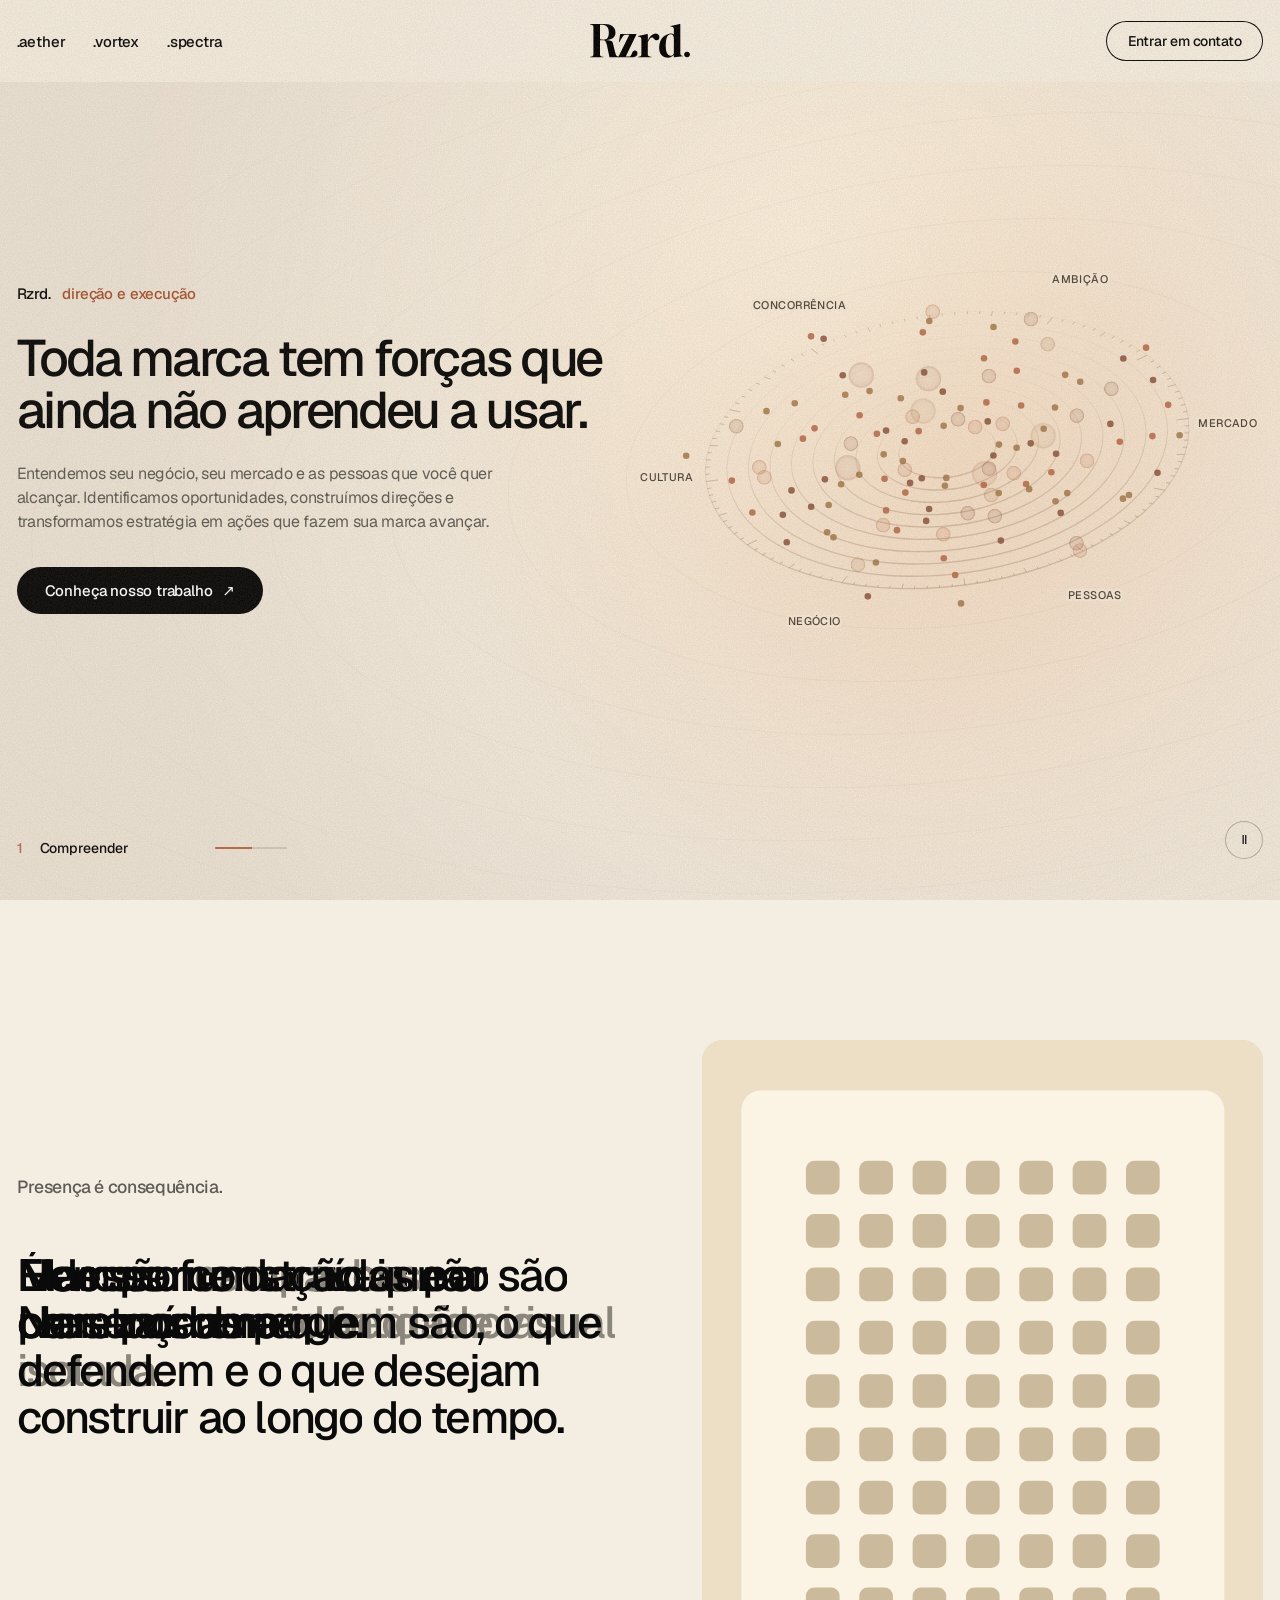
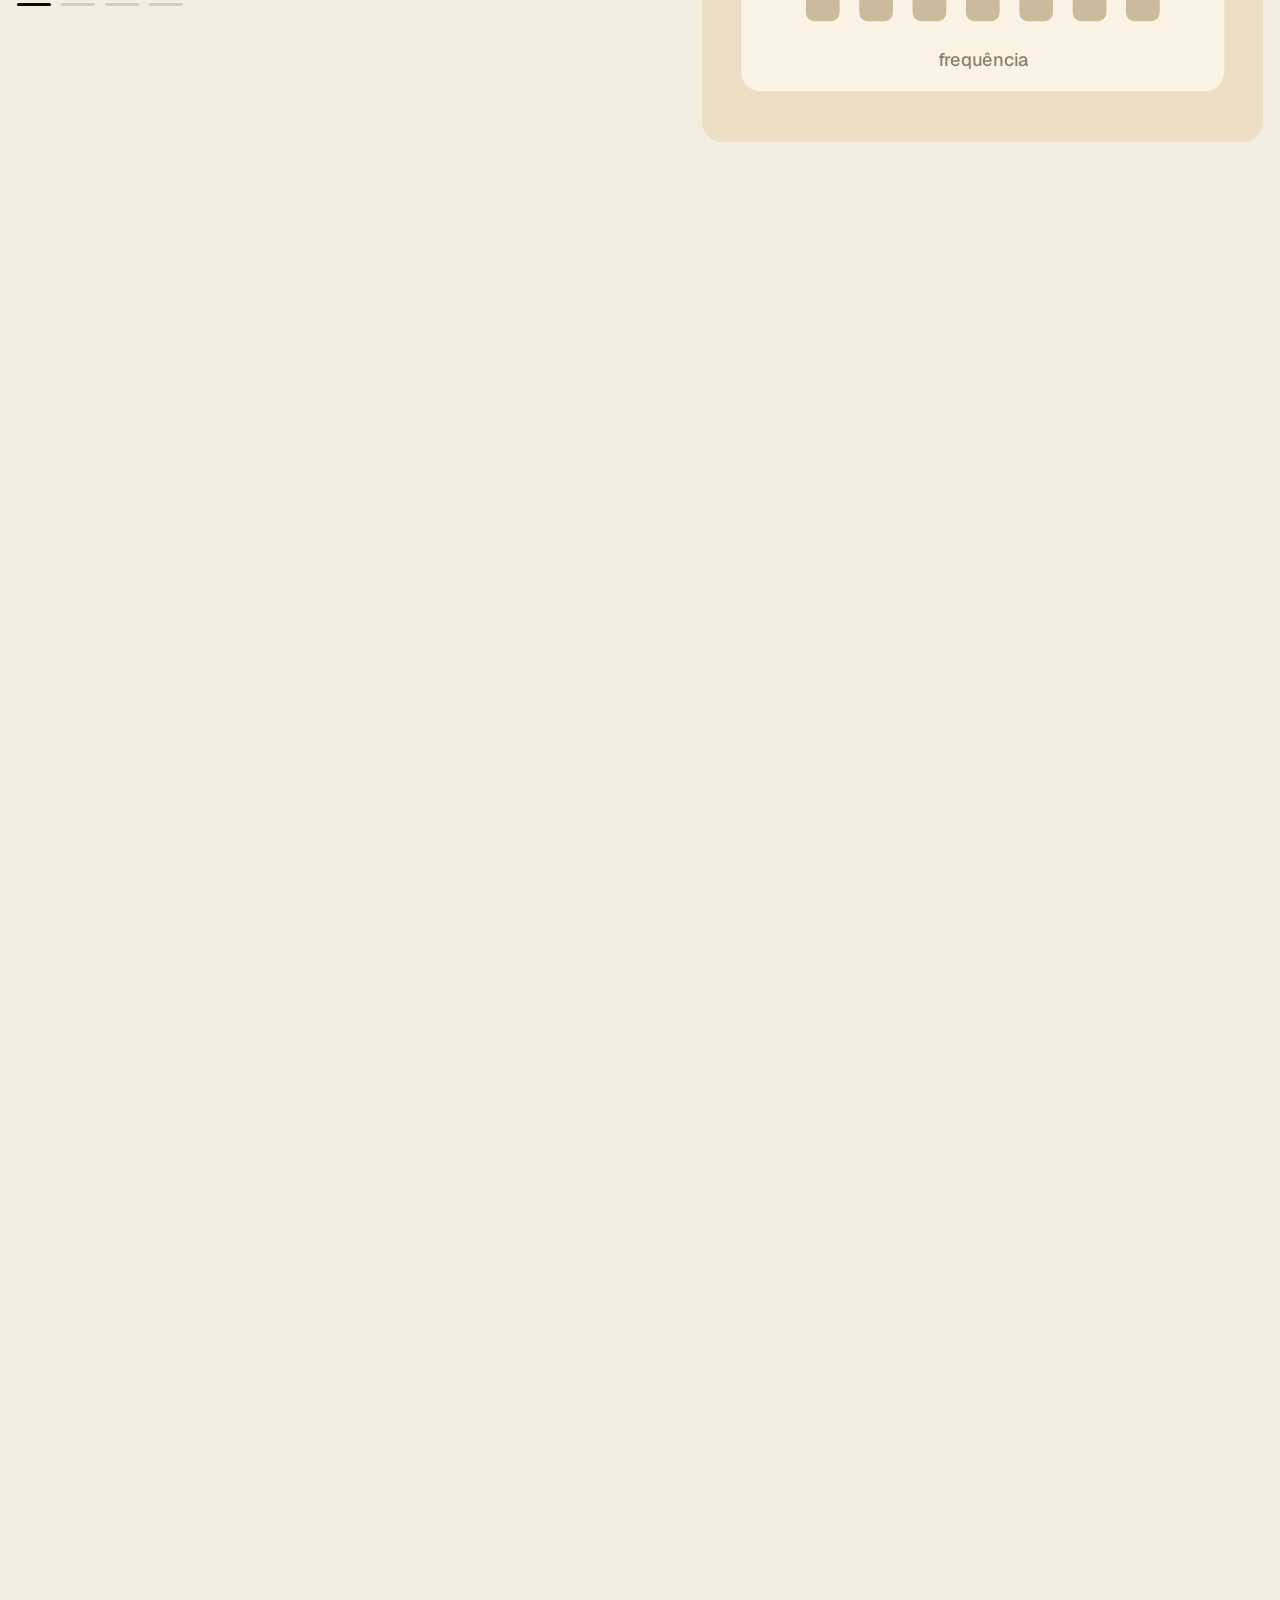
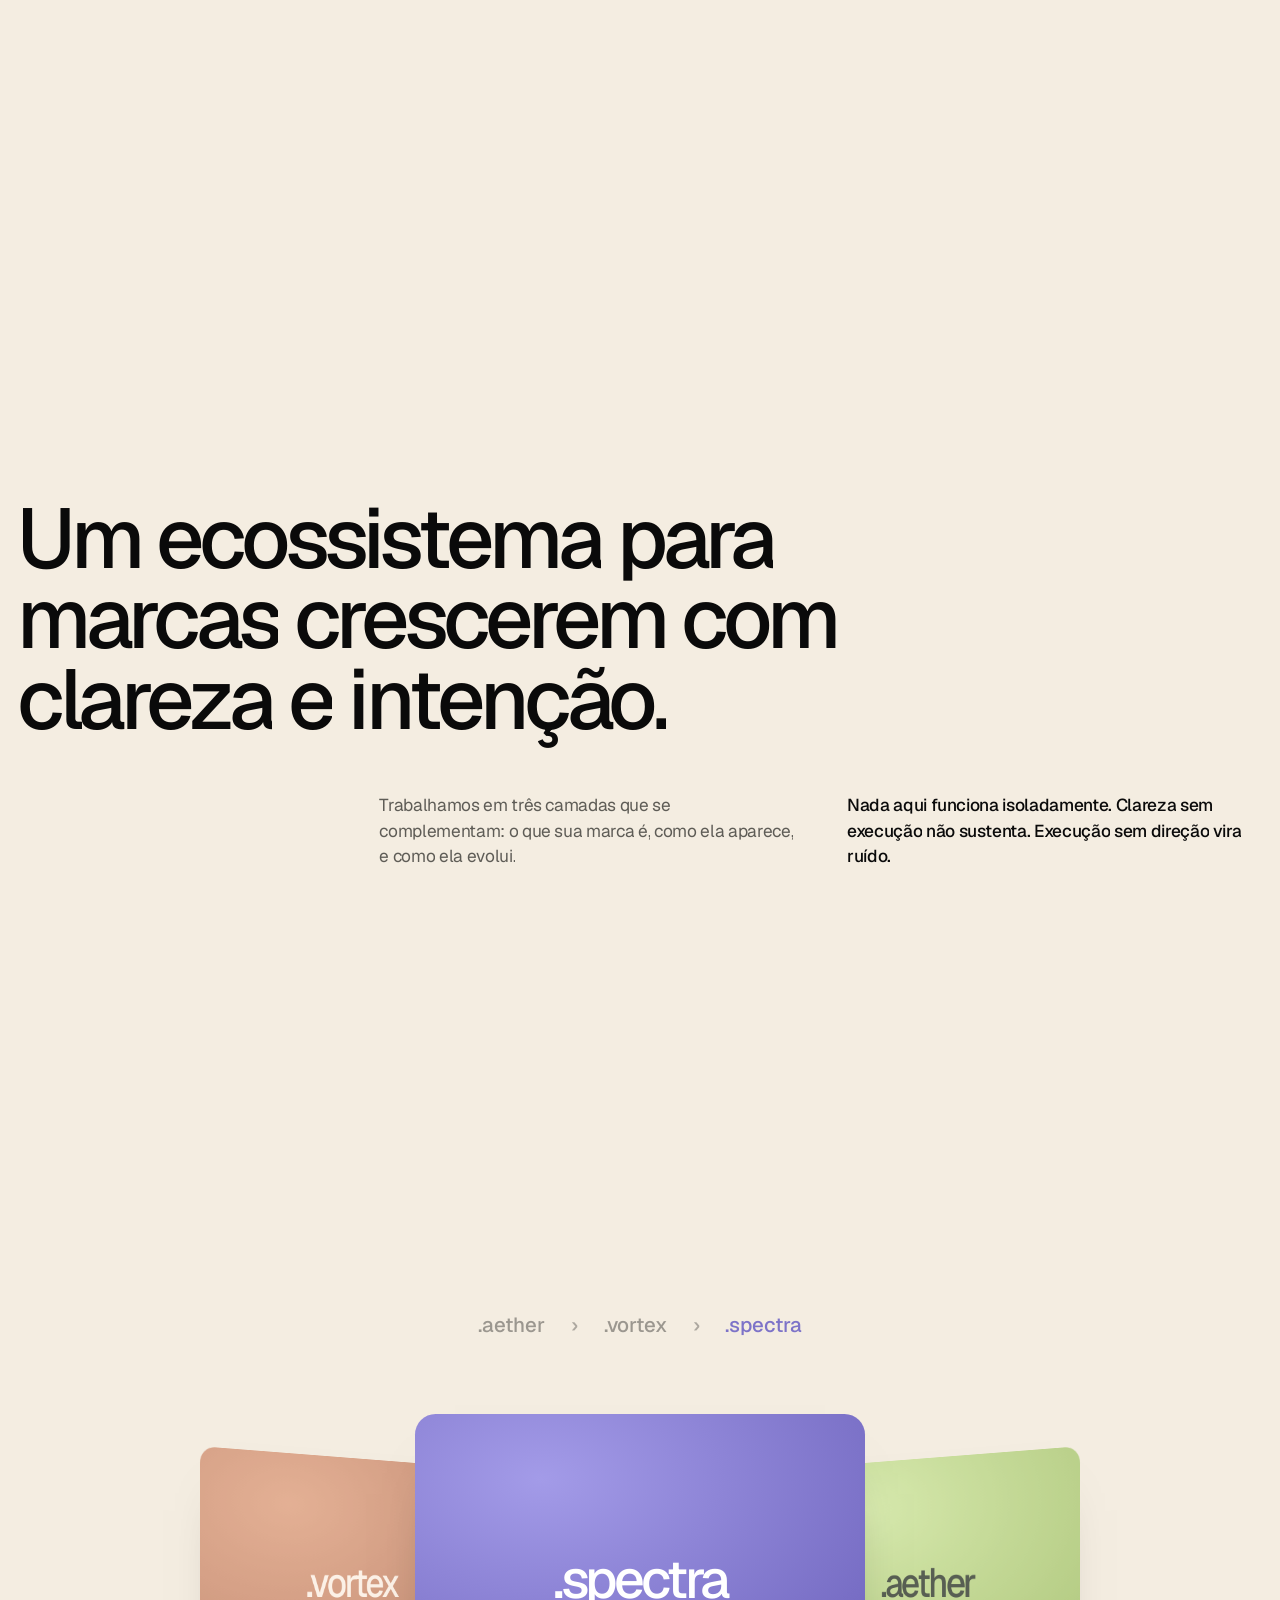
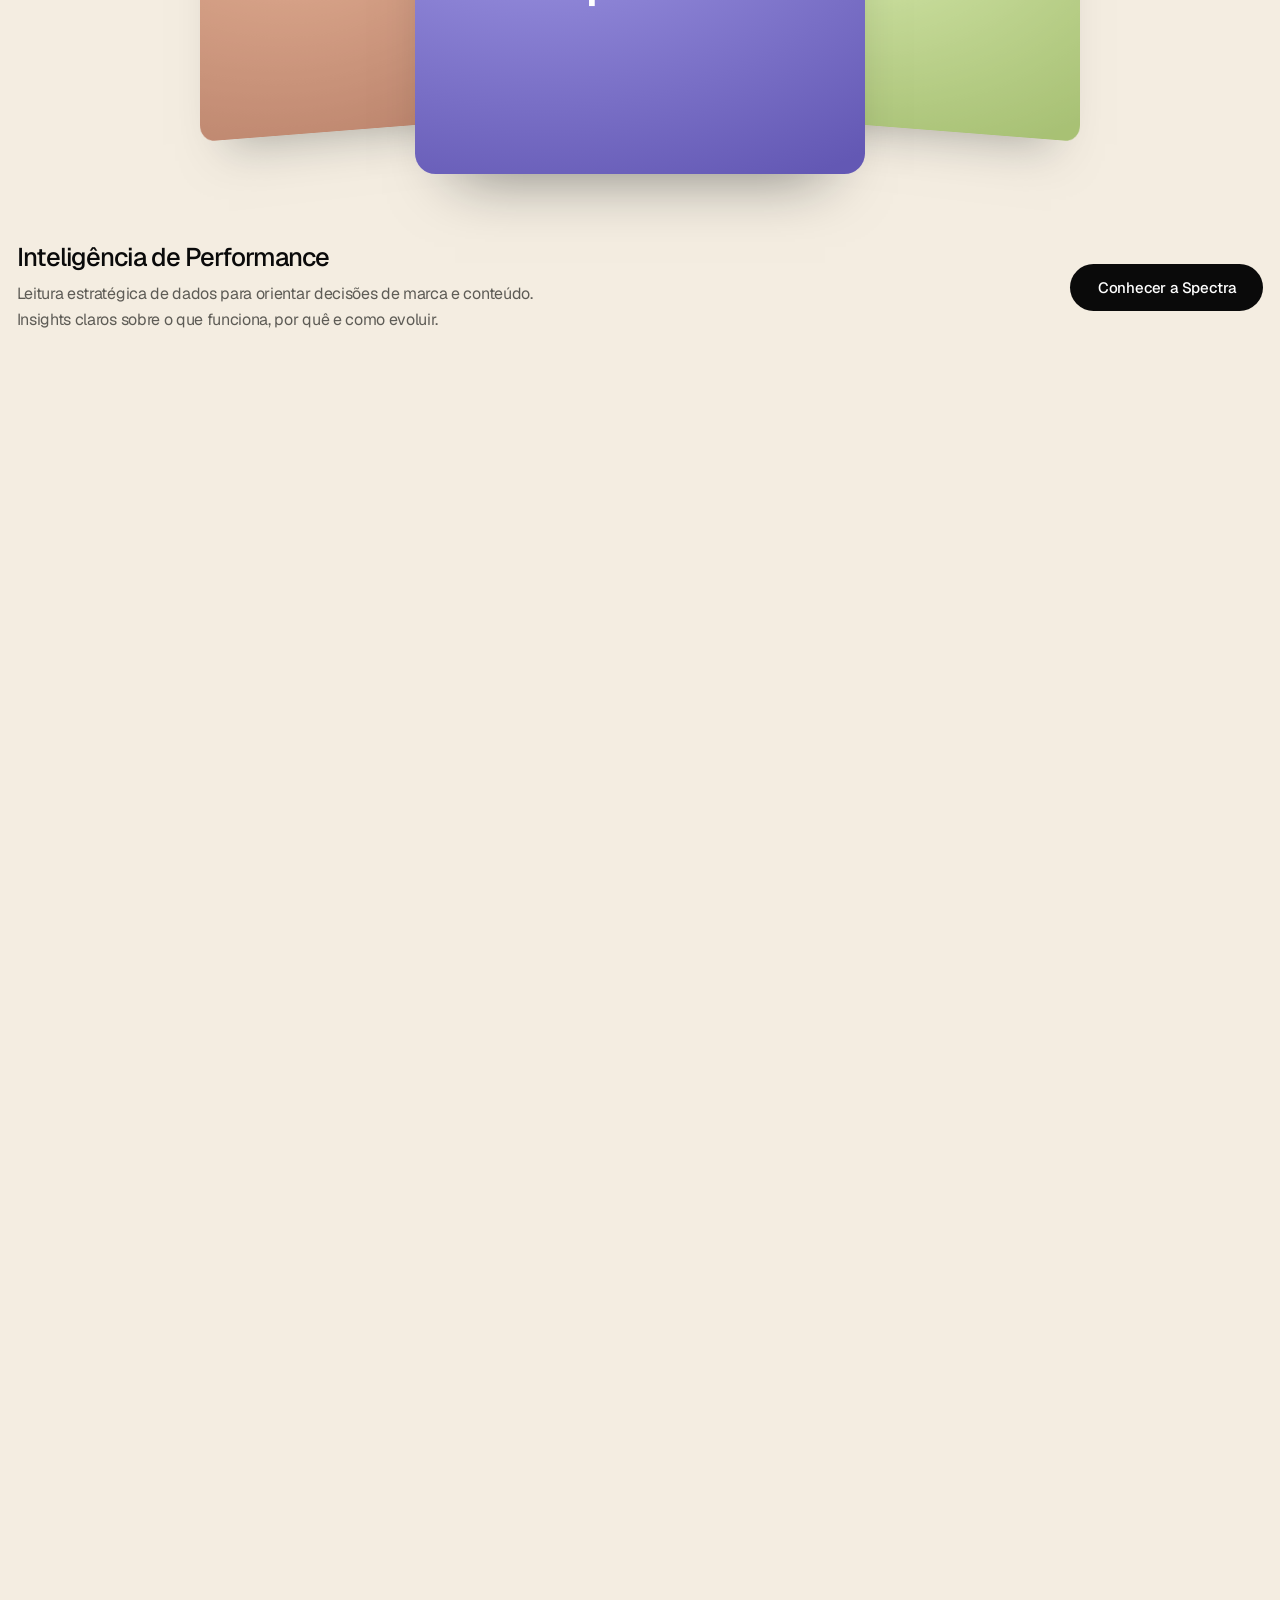
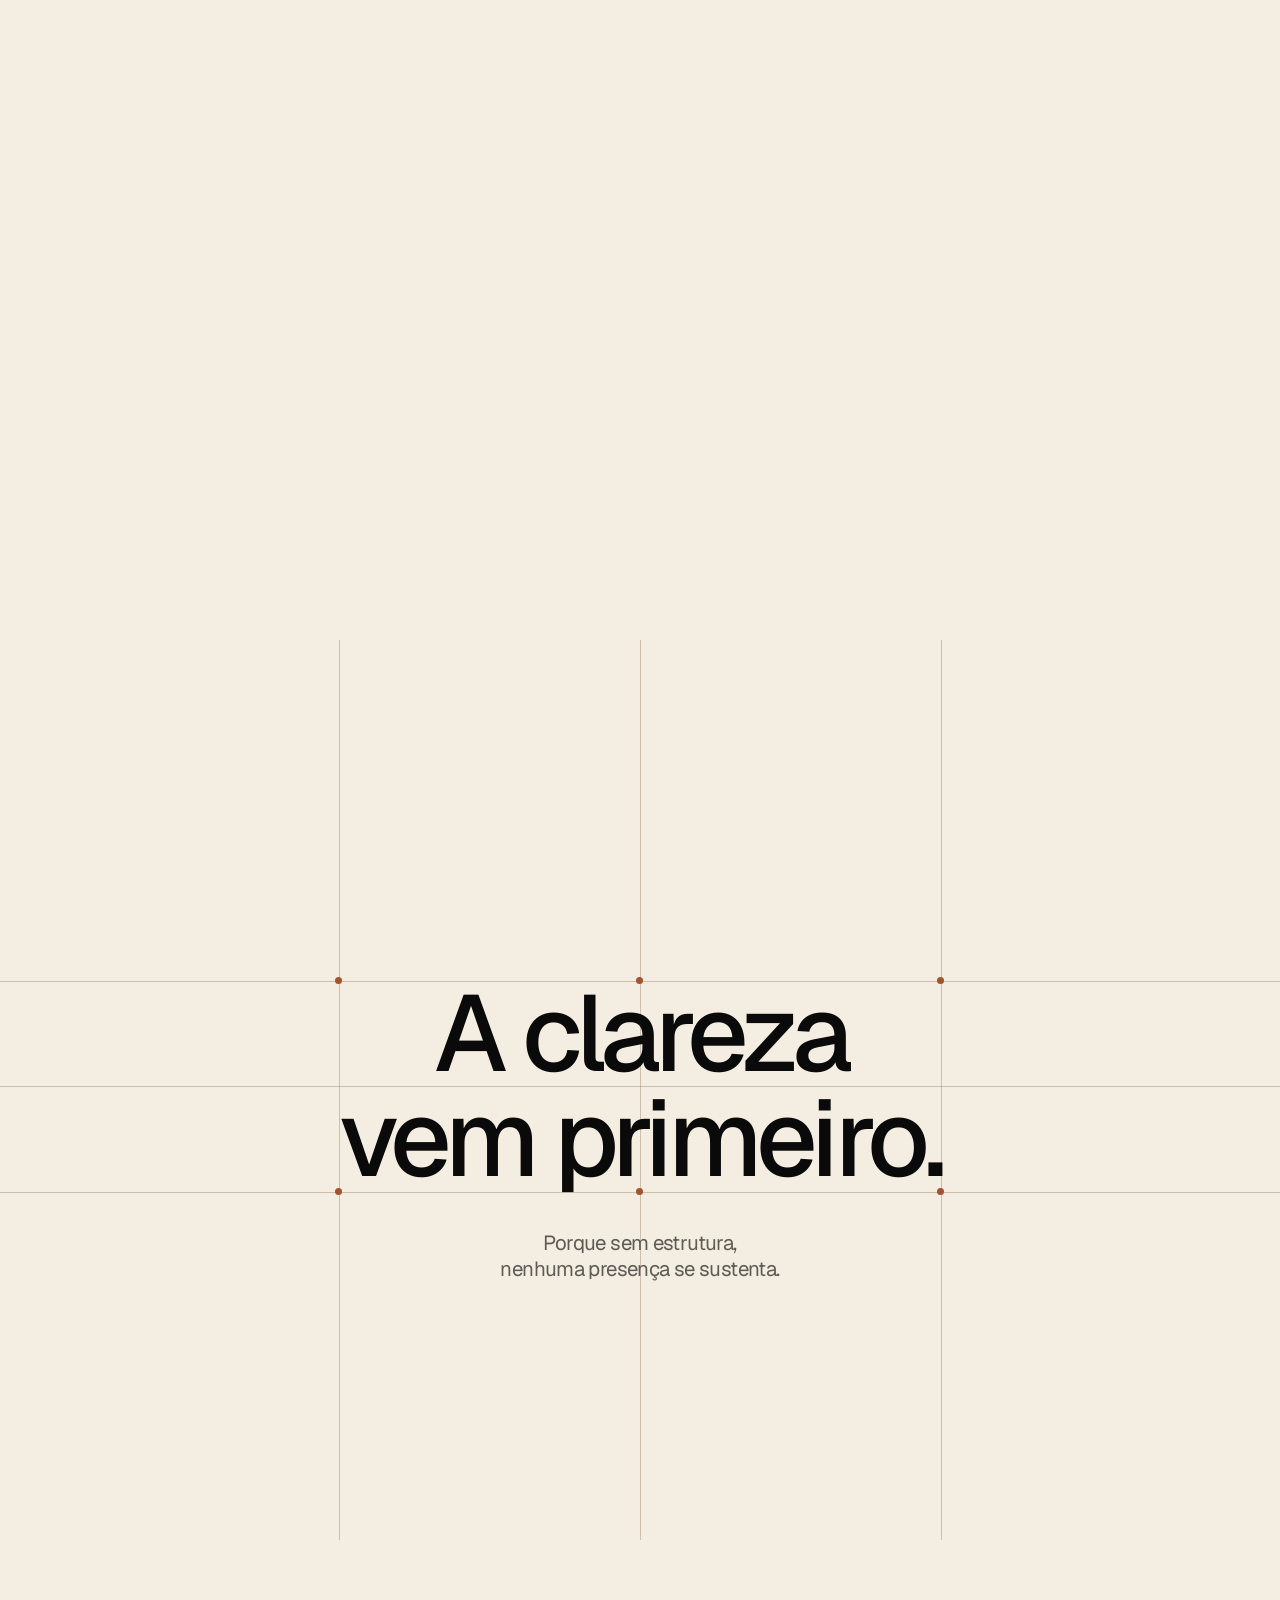
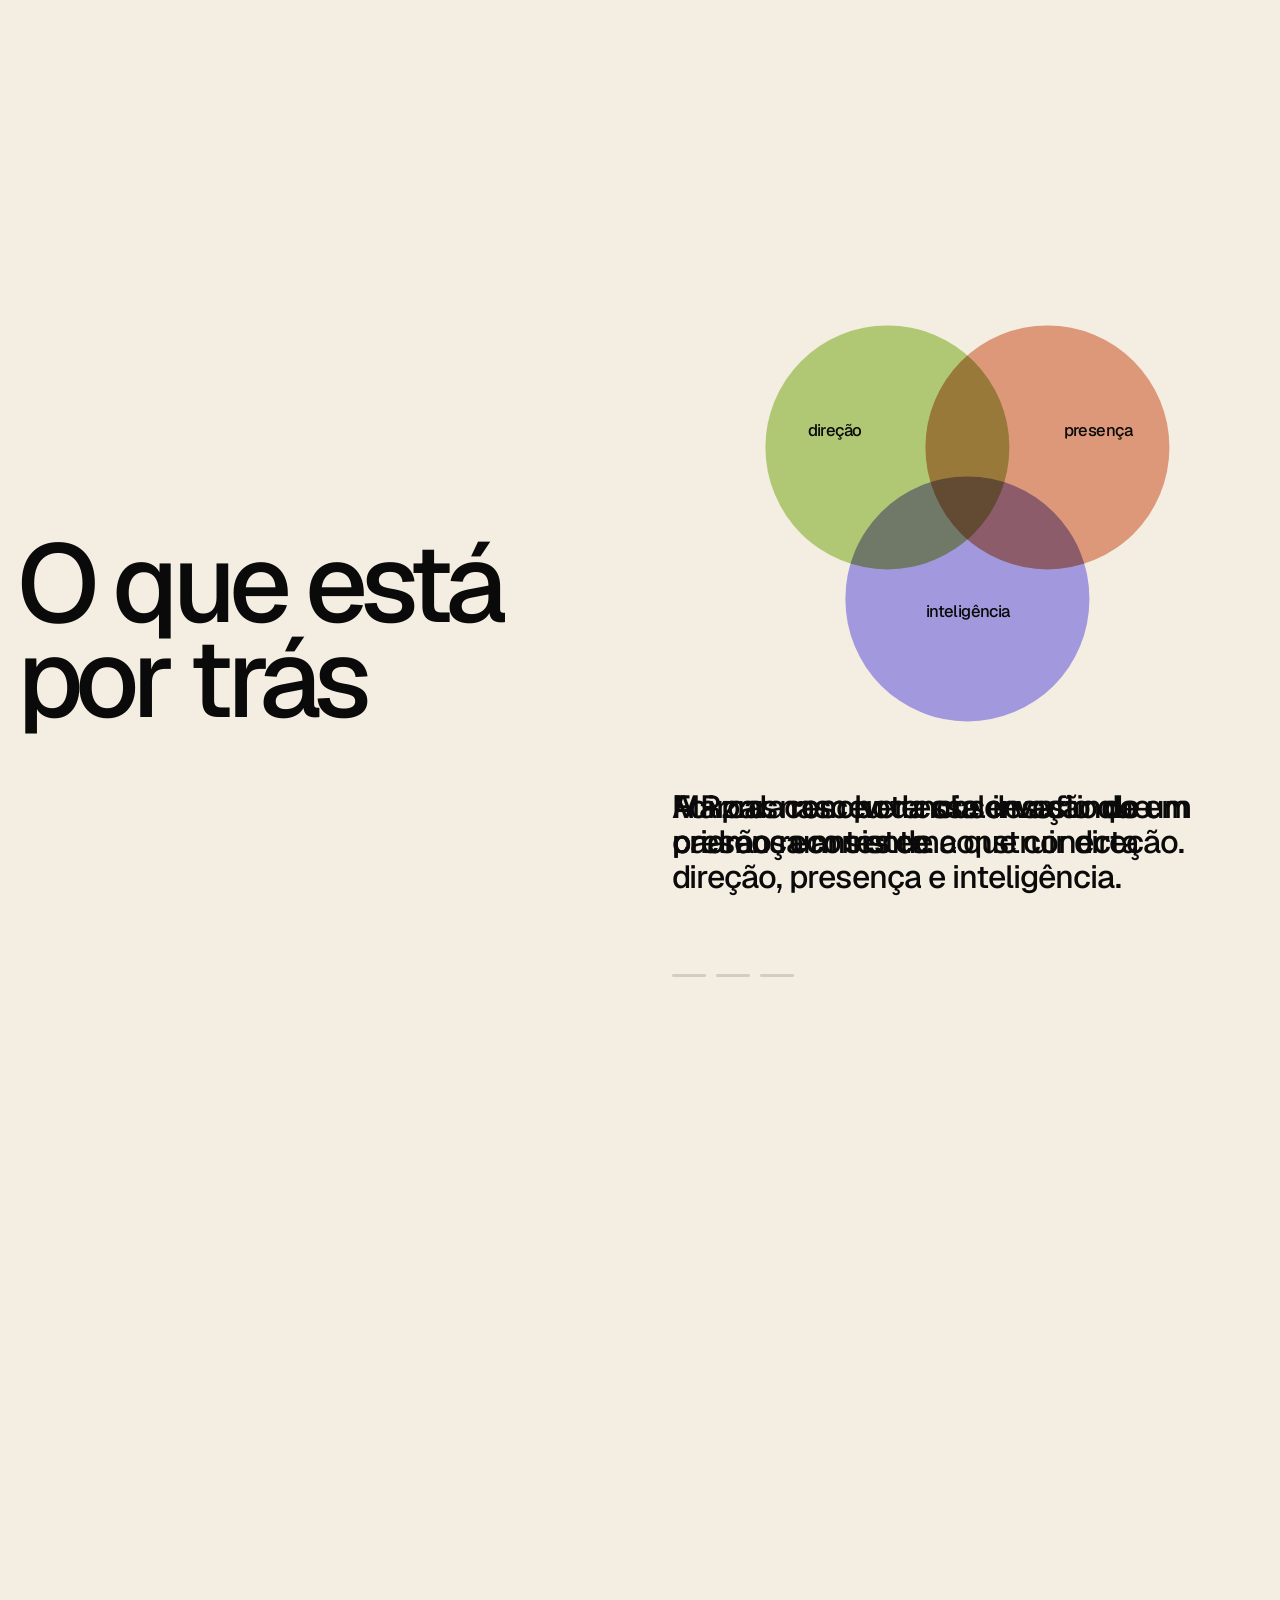
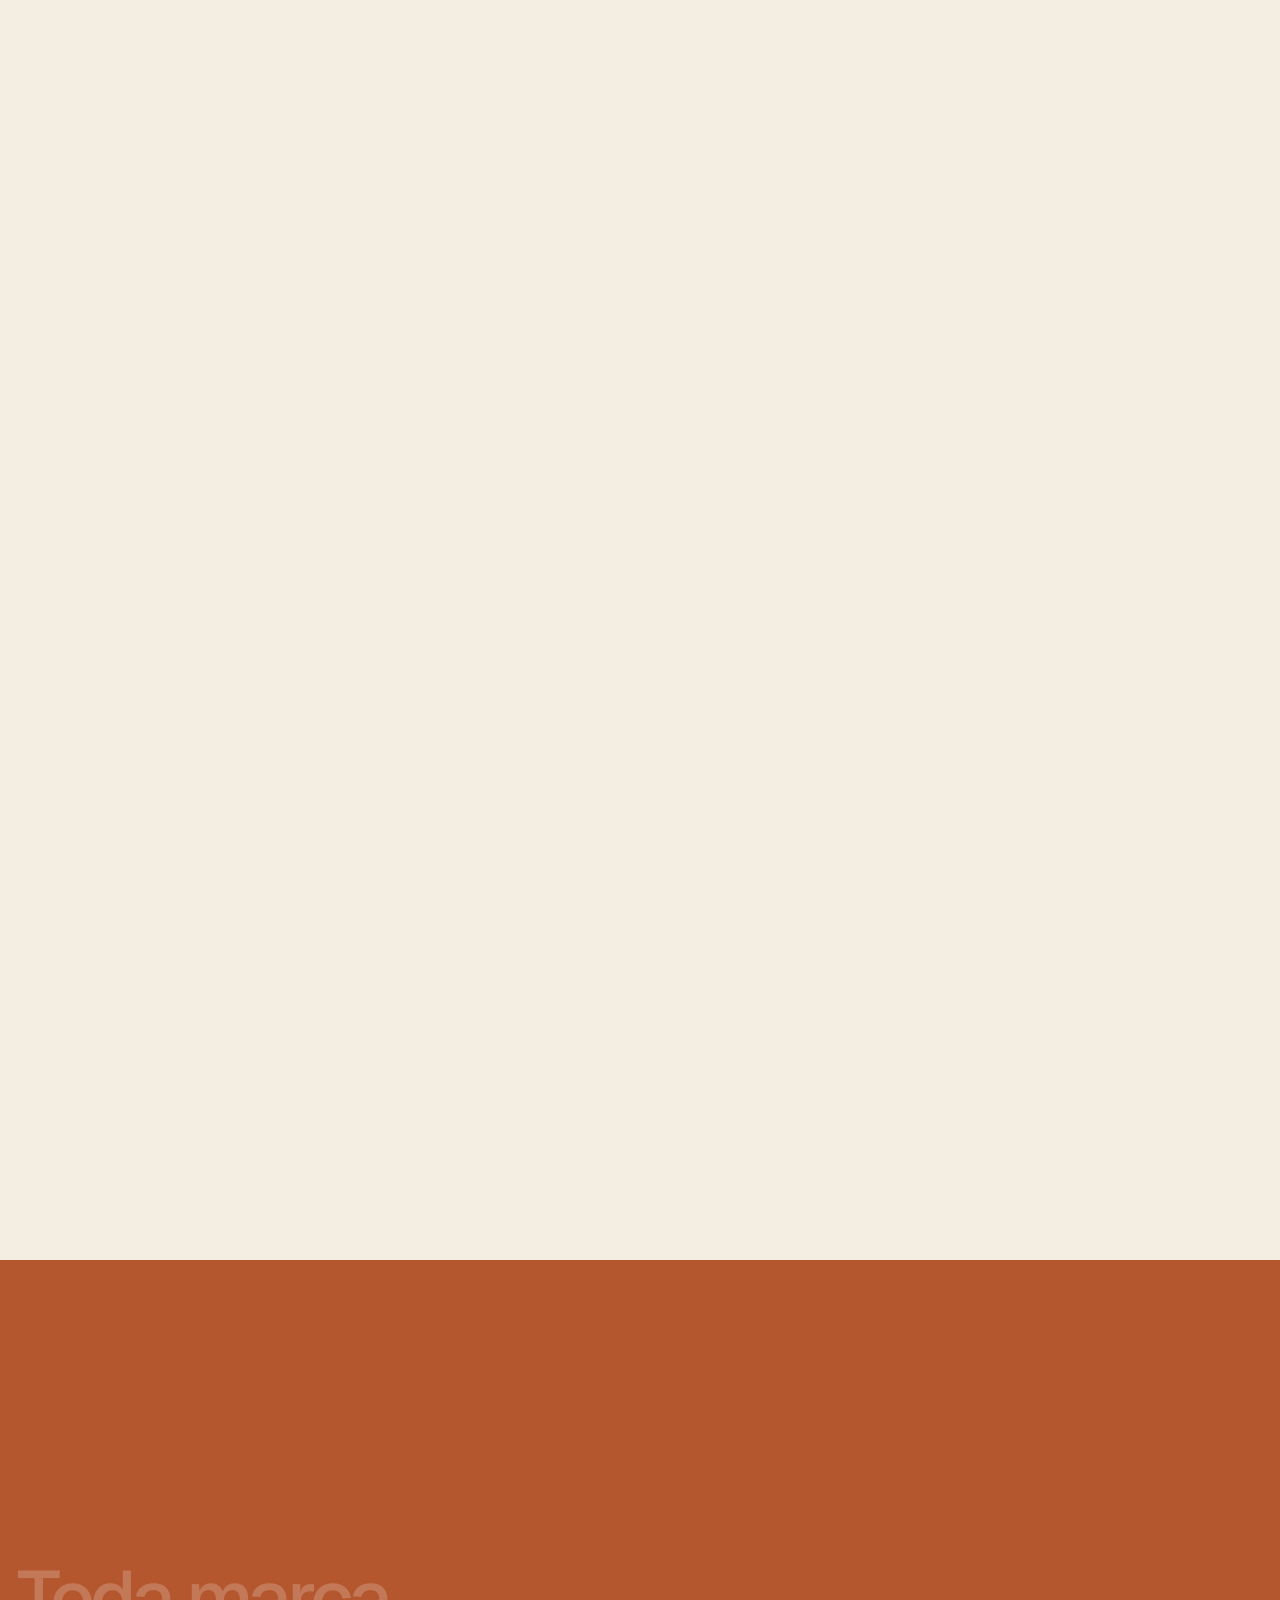
==== commit 34b919f9: "V33: topo com a combinacao escolhida pelo Mateus (lente, rolagem, entrada, aneis com profundidade, r" ====
--- a/index.html
+++ b/index.html
@@ -1258,7 +1258,7 @@
   var g={},hmx=-999,hmy=-999,hsx=-999,hsy=-999,hmon=false,lk=0,lxs=0,lys=0,pmx=0,pmy=0;
   FAM=['176,98,64','158,116,70','132,76,54'];
   var DK=['92,46,30','82,58,34','68,38,26'];
-  var FX={};(function(){var m=/fx=([a-z0-9,]*)/.exec(location.hash);var dd=m?m[1]:'mat,depth,orb3d,sparse,leader,lens,grain,intro,ringz,dial,bokeh,light';dd.split(',').forEach(function(k){if(k)FX[k]=1})})();
+  var FX={};(function(){var m=/fx=([a-z0-9,]*)/.exec(location.hash);var dd=m?m[1]:'lens,scroll,intro,ringz,dial,bokeh,light';dd.split(',').forEach(function(k){if(k)FX[k]=1})})();
   w.__fx=FX;
   function rnd(i,k){var x=Math.sin(i*127.1+k*311.7)*43758.5453;return x-Math.floor(x)}
   function hxResize(){
@@ -1323,7 +1323,7 @@
     if(hmon){hsx+=(hmx-hsx)*.14;hsy+=(hmy-hsy)*.14;if(hsx<-900){hsx=hmx;hsy=hmy}}
     if(hmon){lxs=hsx;lys=hsy}
     lk+=((hmon&&FX.lens?1:0)-lk)*.08;
-    if(FX.depth){var tx=hmon?cl((hsx-cx)/(g.R*3),-1,1):Math.sin(hel*.00011)*.2,ty=hmon?cl((hsy-cy)/(g.R*3),-1,1):Math.cos(hel*.00009)*.14;pmx+=(tx-pmx)*.05;pmy+=(ty-pmy)*.05}
+    if(FX.depth||FX.bokeh){var tx=hmon?cl((hsx-cx)/(g.R*3),-1,1):Math.sin(hel*.00011)*.2,ty=hmon?cl((hsy-cy)/(g.R*3),-1,1):Math.cos(hel*.00009)*.14;pmx+=(tx-pmx)*.05;pmy+=(ty-pmy)*.05}
     hx.clearRect(0,0,hw,hh);
     var gl=hx.createRadialGradient(cx,cy,0,cx,cy,R*2.1);
     gl.addColorStop(0,'rgba(226,160,112,.34)');gl.addColorStop(1,'rgba(226,160,112,0)');
@@ -1358,6 +1358,15 @@
             var qa=p3(rk,a4/72*6.283185,T),qb=p3(rk,(a4+1)/72*6.283185,T),zn=cl(((qa[2]+qb[2])/2-.85)/.3,0,1);
             hx.beginPath();hx.moveTo(cx+qa[0]*CF-qa[1]*SF,cy+qa[0]*SF+qa[1]*CF);hx.lineTo(cx+qb[0]*CF-qb[1]*SF,cy+qb[0]*SF+qb[1]*CF);
             hx.strokeStyle='rgba(110,74,48,'+(.2*ra*(.25+.95*zn)).toFixed(3)+')';hx.lineWidth=.45+.95*zn;hx.stroke();
+          }
+        }
+        else if(FX.ringz&&!FX.orb3d){
+          segd=true;
+          for(var a5=0;a5<72;a5++){
+            var t1=a5/72*6.283185,t2=(a5+1)/72*6.283185,tm=(t1+t2)/2,zn2=.5+.5*Math.sin(tm);
+            var u1=rk*Math.cos(t1),v1=rk*.56*Math.sin(t1),u2=rk*Math.cos(t2),v2=rk*.56*Math.sin(t2);
+            hx.beginPath();hx.moveTo(cx+u1*CF-v1*SF,cy+u1*SF+v1*CF);hx.lineTo(cx+u2*CF-v2*SF,cy+u2*SF+v2*CF);
+            hx.strokeStyle='rgba(110,74,48,'+(.2*ra*(.25+.95*zn2)).toFixed(3)+')';hx.lineWidth=.45+.95*zn2;hx.stroke();
           }
         }
         else if(FX.orb3d){hx.beginPath();for(var a3=0;a3<=64;a3++){var q3=p3(rk,a3/64*6.283185,T),xx3=cx+q3[0]*CF-q3[1]*SF,yy3=cy+q3[0]*SF+q3[1]*CF;if(a3)hx.lineTo(xx3,yy3);else hx.moveTo(xx3,yy3)}hx.closePath()}
@@ -1447,7 +1456,7 @@
       hx.strokeStyle='rgba(120,84,54,'+(.4*lk).toFixed(3)+')';hx.lineWidth=.9;hx.stroke();
     }
     for(var pass=0;pass<3;pass++)for(var i3=0;i3<NP;i3++){
-      var ly=FX.depth?(rnd(i3,11)<.2?0:(rnd(i3,11)>.93?2:1)):1;if(ly!==pass)continue;
+      var ly=(FX.depth||FX.bokeh)?(rnd(i3,11)<.2?0:(rnd(i3,11)>.93?2:1)):1;if(ly!==pass)continue;
       var u2=((X[i3]-(cx-1.1*R))/(2.2*R)+(Y[i3]-(cy-.6*R))/(1.2*R))*.5,hit=Math.max(0,1-Math.abs(u2-ws)/.13)*sw;
       var zz=FX.orb3d?Z[i3]:1;
       var rad=g.r*(1+.32*Math.sin(Math.PI*cl(S[i3],0,1))+.5*hit)*I0[i3]*Math.pow(zz,1.6);
